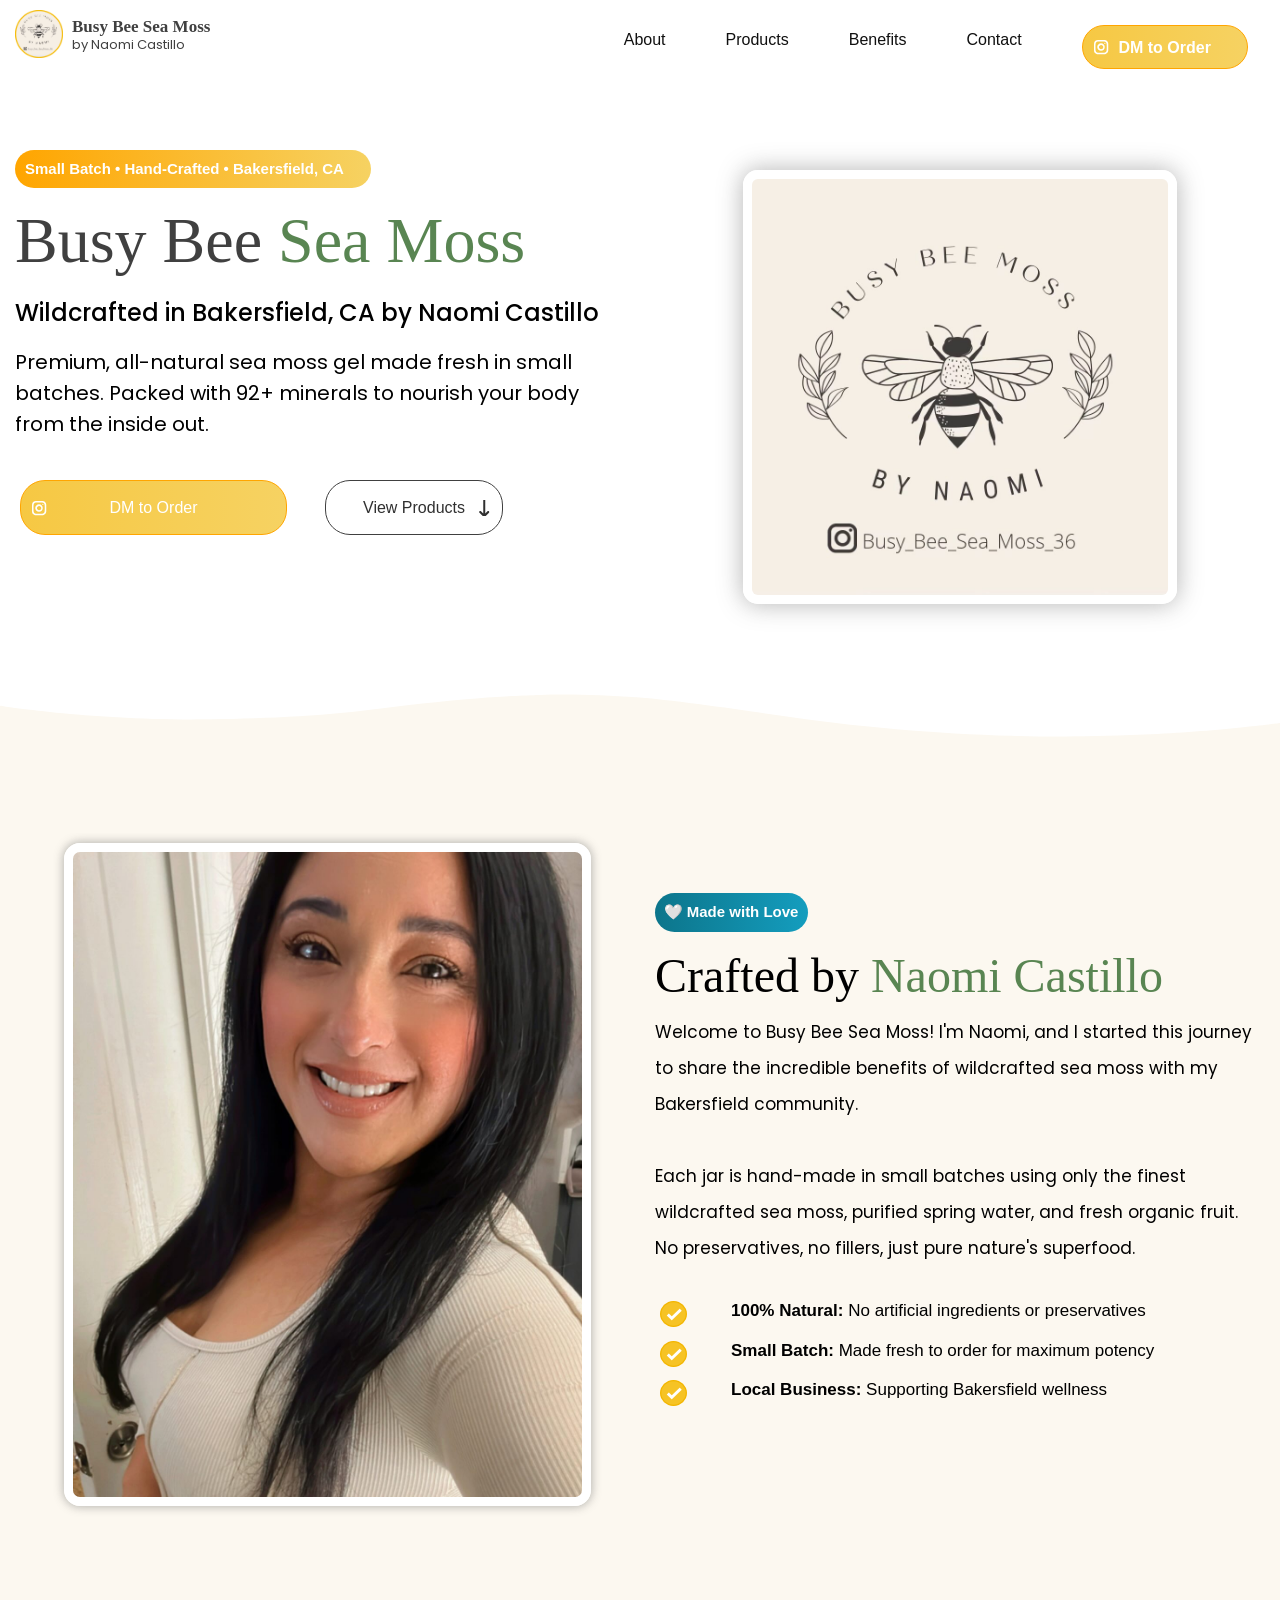
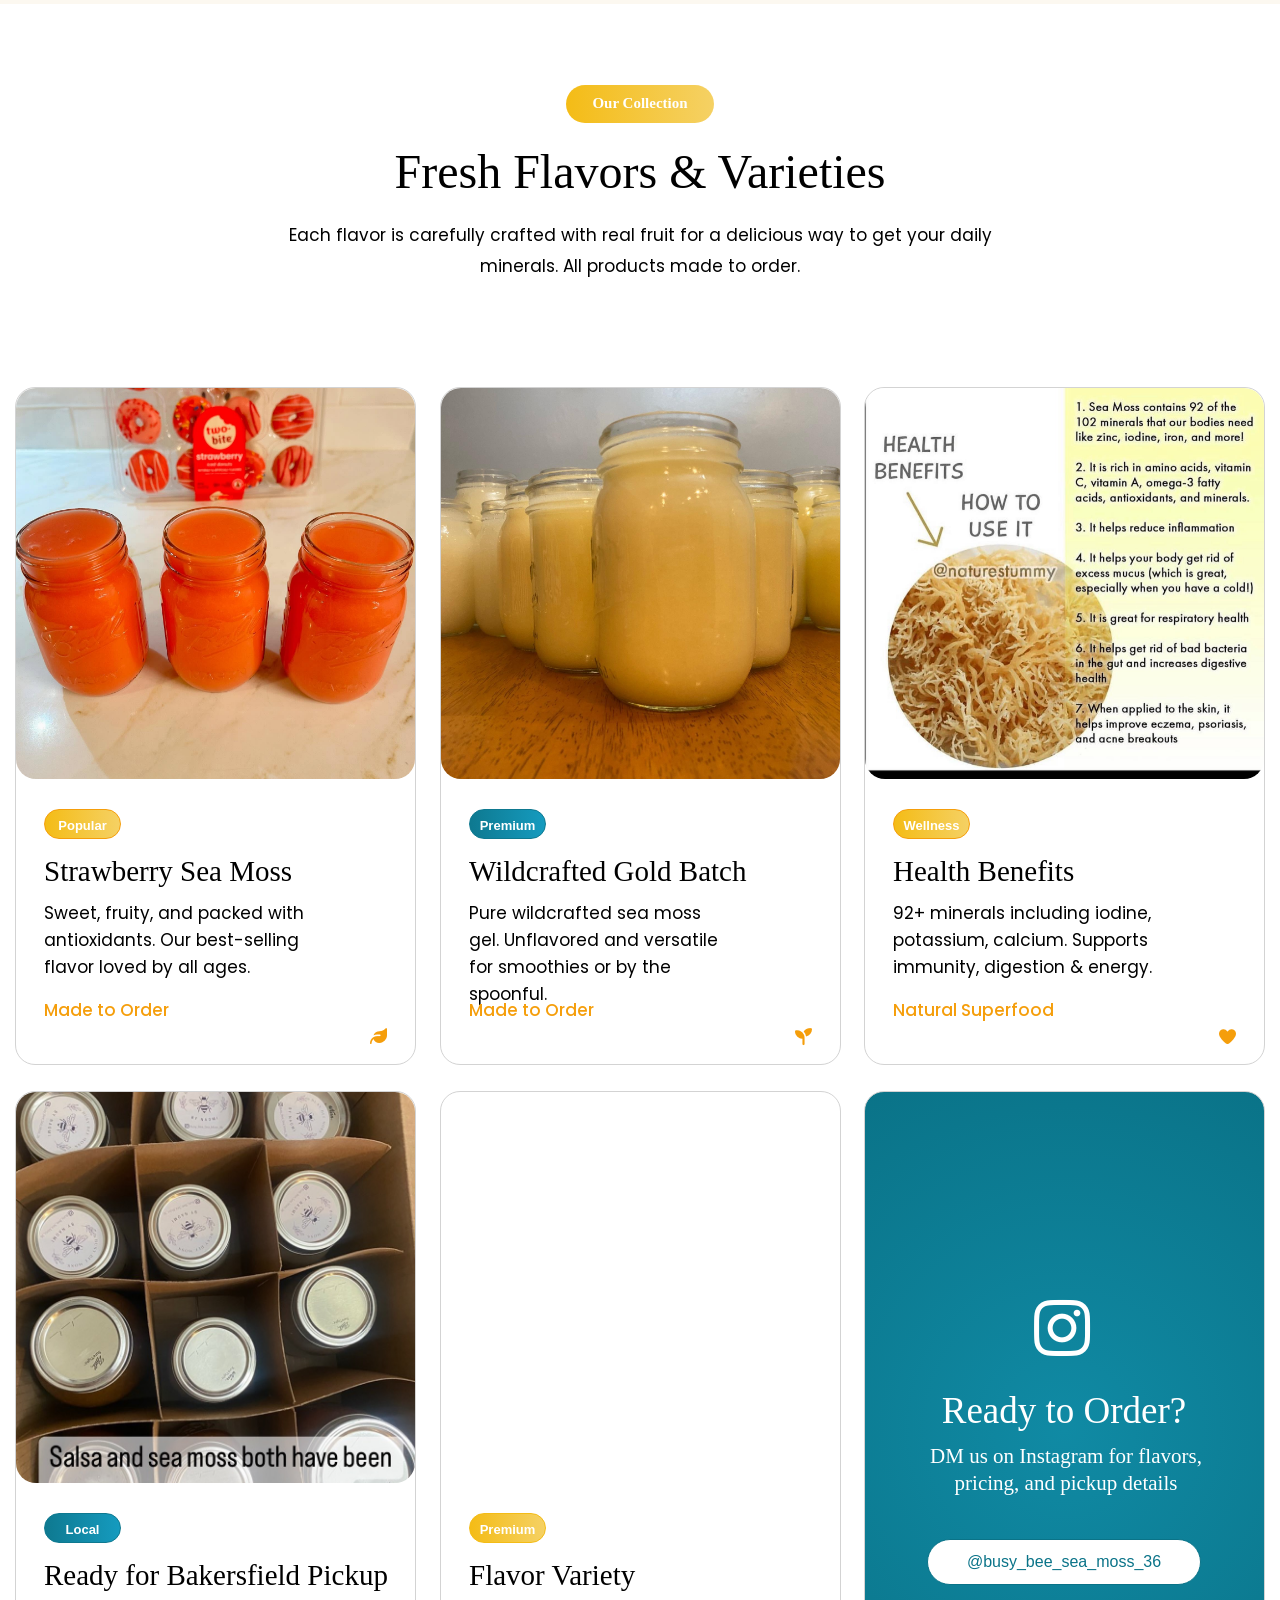
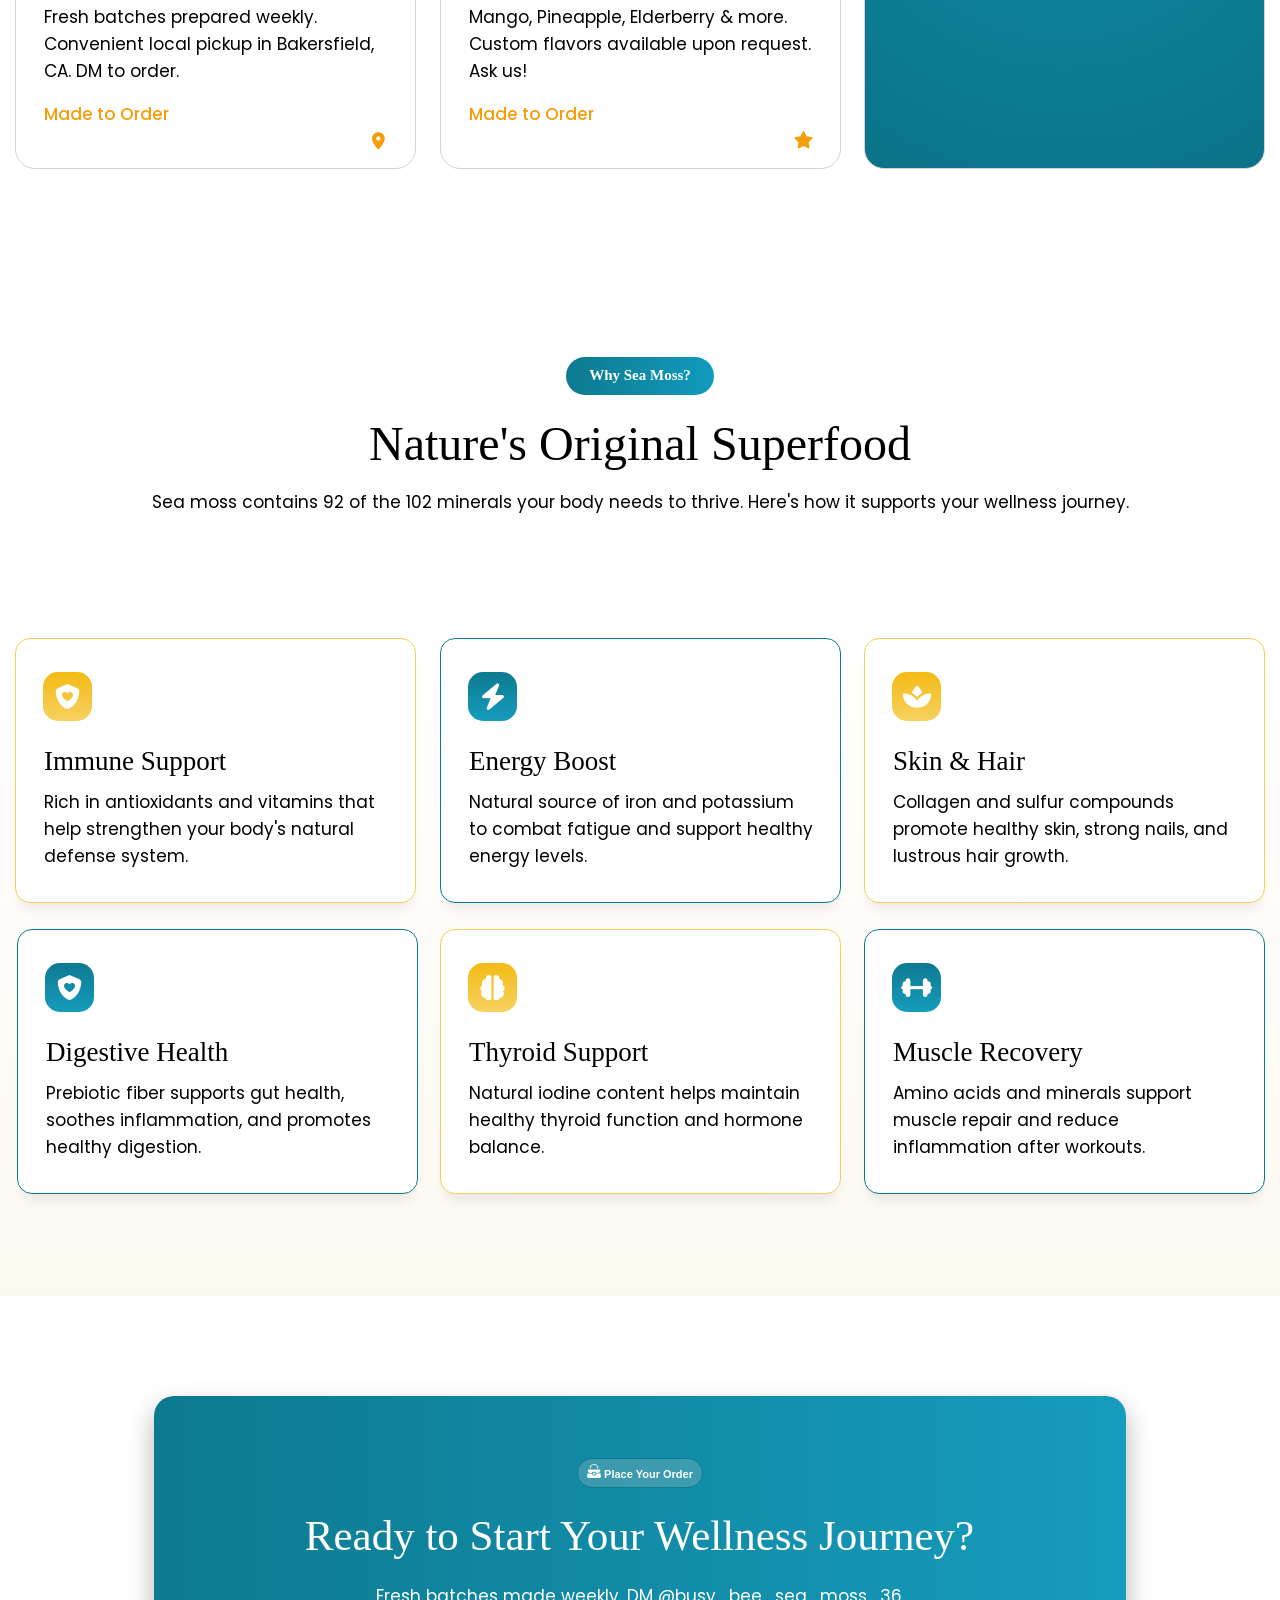
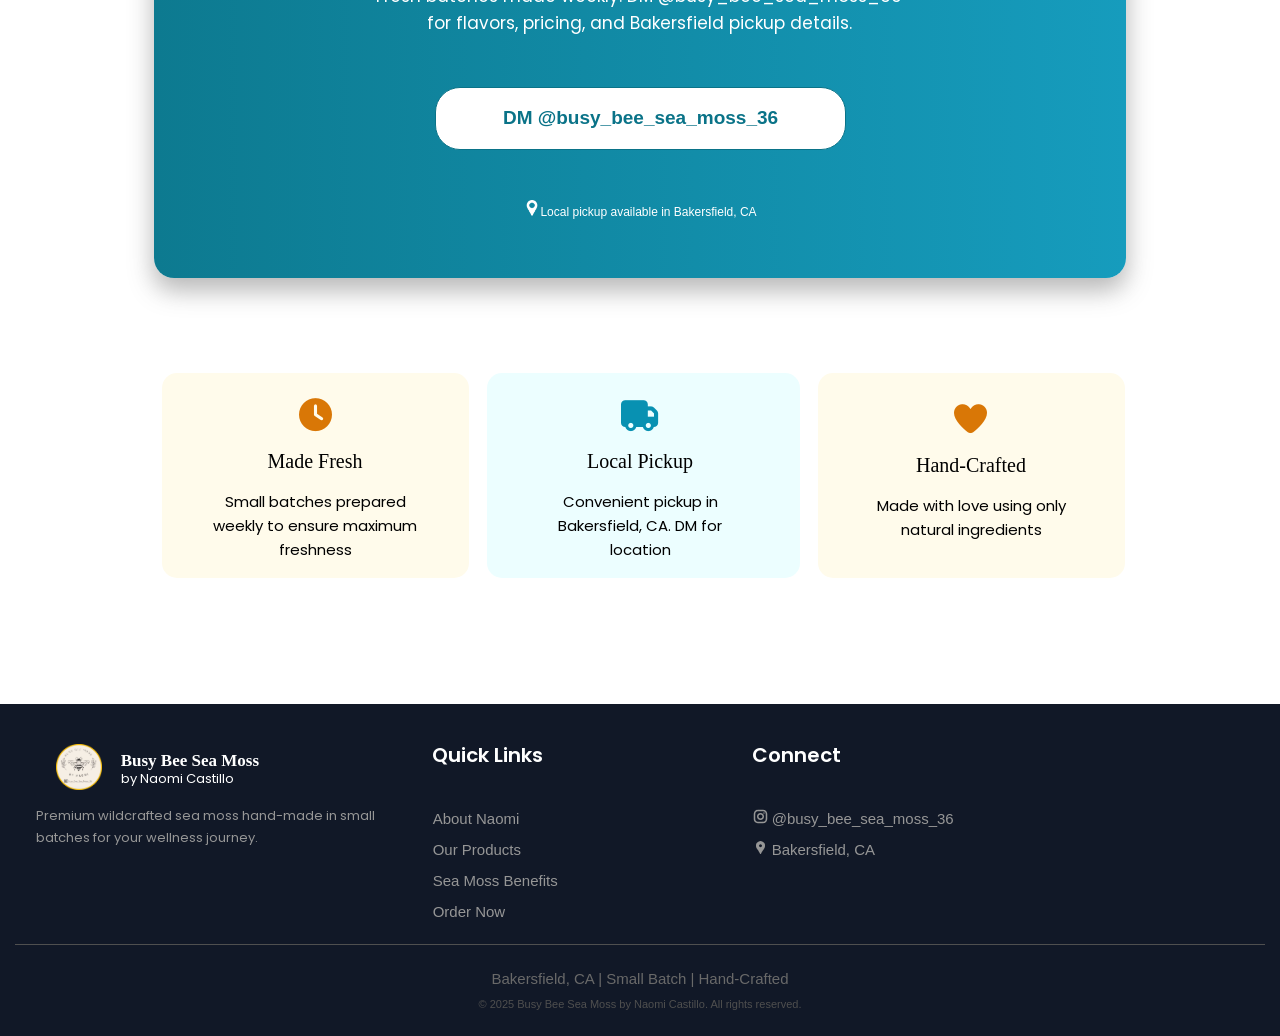
==== Busy Bee Sea Moss - by Naomi Castillo -  Bakersfield, CA/index.html @ 2e2e9753 "Add files via upload" ====
<!doctype html>
<html>
<head>
<meta charset="utf-8">
<title>Busy Bee Sea Moss - by Naomi Castillo -  Bakersfield, CA</title>
<meta name="generator" content="WYSIWYG Web Builder 21 - https://www.wysiwygwebbuilder.com">
<meta name="viewport" content="width=device-width, initial-scale=1.0">
<link href="css/fontawesome7.min.css" rel="stylesheet">
<link href="css/BusyBeeMoss.css?v=1" rel="stylesheet">
<link href="css/index.css?v=1" rel="stylesheet">
<script src="jquery-3.7.1.min.js"></script>
<script>
document.addEventListener('DOMContentLoaded', function(event)
{
   var menuItems = document.querySelectorAll('#wb_ResponsiveMenu2 ul li a');
   menuItems.forEach(function(item)
   {
      item.addEventListener('click', function(event) 
      {
         var checkbox = document.querySelector('#wb_ResponsiveMenu2 input');
         checkbox.checked = false;
      });
   });
});
</script>
<script>
$(document).ready(function()
{
   $("a[href*='#LayoutGrid5']").click(function(event)
   {
      event.preventDefault();
      $('html, body').stop().animate({ scrollTop: $('#wb_LayoutGrid5').offset().top }, 600, 'linear');
   });
   $("a[href*='#LayoutGrid8']").click(function(event)
   {
      event.preventDefault();
      $('html, body').stop().animate({ scrollTop: $('#wb_LayoutGrid8').offset().top }, 600, 'linear');
   });
   $("a[href*='#LayoutGrid10']").click(function(event)
   {
      event.preventDefault();
      $('html, body').stop().animate({ scrollTop: $('#wb_LayoutGrid10').offset().top }, 600, 'linear');
   });
   $("a[href*='#Layer16']").click(function(event)
   {
      event.preventDefault();
      $('html, body').stop().animate({ scrollTop: $('#Layer16').offset().top }, 600, 'linear');
   });
   $("a[href*='#LayoutGrid18']").click(function(event)
   {
      event.preventDefault();
      $('html, body').stop().animate({ scrollTop: $('#wb_LayoutGrid18').offset().top }, 600, 'linear');
   });
   $("a[href*='#LayoutGrid20']").click(function(event)
   {
      event.preventDefault();
      $('html, body').stop().animate({ scrollTop: $('#wb_LayoutGrid20').offset().top }, 600, 'linear');
   });
   $("a[href*='#LayoutGrid23']").click(function(event)
   {
      event.preventDefault();
      $('html, body').stop().animate({ scrollTop: $('#wb_LayoutGrid23').offset().top }, 600, 'linear');
   });
   $("a[href*='#Layer37']").click(function(event)
   {
      event.preventDefault();
      $('html, body').stop().animate({ scrollTop: $('#Layer37').offset().top }, 600, 'linear');
   });
});
</script>
</head>
<body>
<div id="DevicePageHeader1">
<div id="wb_Image10">
<img src="images/CircleLogo.png" id="Image10" alt="" width="180" height="180"></div>
<div id="wb_Text65">
<span style="color:#404040;"><strong>Busy Bee Sea Moss</strong></span><span style="color:#404040;"><br></span><span style="color:#404040;">by Naomi Castillo</span></div>
<div id="wb_ResponsiveMenu2">
<label class="toggle" for="ResponsiveMenu2-submenu" id="ResponsiveMenu2-title">menu<span id="ResponsiveMenu2-icon"><span>&nbsp;</span><span>&nbsp;</span><span>&nbsp;</span></span></label>
<input type="checkbox" id="ResponsiveMenu2-submenu">
<ul class="ResponsiveMenu2" id="ResponsiveMenu2" role="menu" itemscope="itemscope" itemtype="https://schema.org/SiteNavigationElement">
<li itemprop="name" role="menuitem"><a href="#LayoutGrid18" title="About" itemprop="url" class="nav-link">About</a></li>
<li itemprop="name" role="menuitem"><a href="#LayoutGrid20" title="Products" itemprop="url" class="nav-link">Products</a></li>
<li itemprop="name" role="menuitem"><a href="#LayoutGrid23" title="Benefits" itemprop="url" class="nav-link">Benefits</a></li>
<li itemprop="name" role="menuitem"><a href="#Layer37" title="Contact" itemprop="url" class="nav-link">Contact</a></li>
</ul>
</div>
</div>
<div id="wb_LayoutGrid1">
<div id="LayoutGrid1">
<div class="row">
<div class="col-1">
<div id="wb_Image1">
<a href="./index.html"><img src="images/CircleLogo.png" id="Image1" alt="" width="48" height="48"></a>
</div>
<div id="wb_Text6">
<span style="color:#404040;font-family:'Times New Roman';font-size:17px;line-height:24px;"><strong>Busy Bee Sea Moss</strong></span><span style="color:#404040;font-family:Arial;font-size:17px;line-height:12px;"><br></span><span style="color:#404040;font-family:Poppins;font-size:13px;line-height:12px;">by Naomi Castillo</span>
</div>
</div>
<div class="col-2">
<div class="col-2-padding">
<div id="wb_ResponsiveMenu1">
<label class="toggle" for="ResponsiveMenu1-submenu" id="ResponsiveMenu1-title"><span id="ResponsiveMenu1-icon"><span>&nbsp;</span><span>&nbsp;</span><span>&nbsp;</span></span></label>
<input type="checkbox" id="ResponsiveMenu1-submenu">
<ul class="ResponsiveMenu1" id="ResponsiveMenu1" role="menu" itemscope="itemscope" itemtype="https://schema.org/SiteNavigationElement">
<li itemprop="name" role="menuitem"><a href="#LayoutGrid5" title="About" itemprop="url" class="nav-link">About</a></li>
<li itemprop="name" role="menuitem"><a href="#LayoutGrid8" title="Products" itemprop="url" class="nav-link">Products</a></li>
<li itemprop="name" role="menuitem"><a href="#LayoutGrid10" title="Benefits" itemprop="url" class="nav-link">Benefits</a></li>
<li itemprop="name" role="menuitem"><a href="#Layer16" itemprop="url" class="nav-link">Contact</a></li>
</ul>

</div>
</div>
</div>
<div class="col-3">
<div class="col-3-padding">
<div id="wb_IconButton1">
<a class="ui-button ui-corner-all" id="IconButton1" href="https://www.instagram.com/busy_bee_sea_moss_36/" target="_blank"><span class="ui-button-icon ui-icon ui-primary"></span><span class="ui-button-icon-space"> </span>DM to Order</a>
</div>
</div>
</div>
</div>
</div>
</div>
<div id="wb_LayoutGrid2">
<div id="LayoutGrid2">
<div class="row">
<div class="col-1">
<div id="wb_LayoutGrid4">
<div id="LayoutGrid4">
<div class="row">
<div class="col-1">
<div id="wb_Text4">
<span style="color:#FFFFFF;font-family:Arial;font-size:15px;"><strong>Small Batch • Hand-Crafted • Bakersfield, CA</strong></span>
</div>
</div>
<div class="col-2">
</div>
</div>
</div>
</div>
<div id="wb_Text1">
<span style="color:#404040;font-family:'Times New Roman';font-size:64px;">Busy Bee </span><span style="color:#598552;font-family:'Times New Roman';font-size:64px;">Sea Moss</span>
</div>
<div id="wb_Text2">
<span style="color:#000000;font-family:'Poppins';font-weight:500;font-size:24px;">Wildcrafted in Bakersfield, CA by Naomi Castillo</span>
</div>
<div id="wb_Text3">
<span style="color:#000000;font-family:Poppins;font-size:20px;line-height:31px;">Premium, all-natural sea moss gel made fresh in small batches. Packed with 92+ minerals to nourish your body from the inside out.</span>
</div>
<div id="wb_LayoutGrid3">
<div id="LayoutGrid3">
<div class="row">
<div class="col-1">
<div id="wb_IconButton2">
<a class="ui-button ui-corner-all" id="IconButton2" href="https://www.instagram.com/busy_bee_sea_moss_36/" target="_blank"><span class="ui-button-icon ui-icon ui-primary"></span><span class="ui-button-icon-space"> </span>DM to Order</a>
</div>
</div>
<div class="col-2">
<div id="wb_IconButton3">
<a class="ui-button ui-corner-all" id="IconButton3" href="#LayoutGrid8">View Products<span class="ui-button-icon-space"> </span><span class="ui-button-icon ui-icon ui-secondary"></span></a>
</div>
</div>
</div>
</div>
</div>
</div>
<div class="col-2">
<div id="wb_Image2">
<img src="images/BusyBeeMossLogo1.jpg" id="Image2" alt="" width="434" height="434">
</div>
</div>
</div>
</div>
</div>
<div id="Layer1">
<div id="Layer1-divider-top">
<svg xmlns="http://www.w3.org/2000/svg" viewBox="0 0 1000 100" preserveAspectRatio="none">
<path class="divider-fill" d="M421.9,6.5c22.6-2.5,51.5,0.4,75.5,5.3c23.6,4.9,70.9,23.5,100.5,35.7c75.8,32.2,133.7,44.5,192.6,49.7c23.6,2.1,48.7,3.5,103.4-2.5c54.7-6,106.2-25.6,106.2-25.6V0H0v30.3c0,0,72,32.6,158.4,30.5c39.2-0.7,92.8-6.7,134-22.4c21.2-8.1,52.2-18.2,79.7-24.2C399.3,7.9,411.6,7.5,421.9,6.5z">
</path>
</svg></div>
<div id="Layer1_Container">
</div>
</div>
<div id="wb_LayoutGrid5">
<div id="LayoutGrid5">
<div class="row">
<div class="col-1">
<div class="col-1-padding">
<div id="wb_Image3">
<img src="images/Naomi1.jpg" id="Image3" alt="" width="527" height="659">
</div>
</div>
</div>
<div class="col-2">
<div class="col-2-padding">
<div id="wb_LayoutGrid6">
<div id="LayoutGrid6">
<div class="row">
<div class="col-1">
<div id="wb_Text8">
<span style="color:#FFFFFF;font-family:'Segoe UI Emoji';font-size:15px;"><strong>🤍 </strong></span><span style="color:#FFFFFF;font-family:Arial;font-size:15px;"><strong>Made with Love</strong></span>
</div>
</div>
<div class="col-2">
</div>
</div>
</div>
</div>
<div id="wb_Text5">
<span style="color:#000000;font-family:'Times New Roman';font-size:48px;">Crafted by </span><span style="color:#598552;font-family:'Times New Roman';font-size:48px;">Naomi Castillo</span>
</div>
<div id="wb_Text7">
<span style="color:#000000;font-family:Poppins;font-size:17px;line-height:36px;">Welcome to Busy Bee Sea Moss! I'm Naomi, and I started this journey to share the incredible benefits of wildcrafted sea moss with my Bakersfield community.<br><br>Each jar is hand-made in small batches using only the finest wildcrafted sea moss, purified spring water, and fresh organic fruit. No preservatives, no fillers, just pure nature's superfood.</span>
</div>
<div id="wb_BulletedList1">
<div class="row">
   <div class="bullet" style=""><span class="bullet-align"><img src="images/YellowCheckmark.png" style="width:27px;height:26px" width="27" height="26" alt=""></span></div>
   <div class="item item0"><p><span style="font-weight:bold;">100% Natural: </span>No artificial ingredients or preservatives</p></div>
</div>
<div class="row" style="clear:both">
   <div class="bullet" style=""><span class="bullet-align"><img src="images/YellowCheckmark.png" style="width:27px;height:26px" width="27" height="26" alt=""></span></div>
   <div class="item item1"><p><span style="font-weight:bold;">Small Batch: </span>Made fresh to order for maximum potency</p></div>
</div>
<div class="row" style="clear:both">
   <div class="bullet" style=""><span class="bullet-align"><img src="images/YellowCheckmark.png" style="width:27px;height:26px" width="27" height="26" alt=""></span></div>
   <div class="item item2"><p><span style="font-weight:bold;">Local Business: </span>Supporting Bakersfield wellness</p></div>
</div>

</div>
</div>
</div>
</div>
</div>
</div>
<div id="wb_LayoutGrid7">
<div id="LayoutGrid7">
<div class="row">
<div class="col-1">
</div>
</div>
</div>
</div>
<div id="wb_LayoutGrid8">
<div id="LayoutGrid8">
<div class="row">
<div class="col-1">
<div id="wb_LayoutGrid9">
<div id="LayoutGrid9">
<div class="row">
<div class="col-1">
</div>
<div class="col-2">
<div class="col-2-padding">
<div id="wb_Text11">
<span style="color:#FFFFFF;font-family:'Segoe UI Emoji';font-size:15px;"><strong>Our Collection</strong></span>
</div>
</div>
</div>
<div class="col-3">
</div>
</div>
</div>
</div>
<div id="wb_Text9">
<span style="color:#000000;font-family:'Times New Roman';font-size:48px;">Fresh Flavors &amp; Varieties</span>
</div>
<div id="wb_Text10">
<span style="color:#000000;font-family:Poppins;font-size:17px;line-height:31px;">Each flavor is carefully crafted with real fruit for a delicious way to get your daily <br>minerals. All products made to order.</span>
</div>
</div>
</div>
</div>
</div>
<div id="Layer2">
<div id="Layer2_Container">
<div id="Layer3">
<div id="wb_Image4">
<img src="images/462809402_18035507636463506_1814349562612310402_n.jpg" id="Image4" alt="" width="399" height="499"></div>
<div id="wb_Text12">
<span style="color:#000000;font-family:'Times New Roman';font-size:29px;">Strawberry Sea Moss</span></div>
<div id="wb_Text14">
<span style="color:#000000;font-family:Poppins;font-size:17px;line-height:27px;">Sweet, fruity, and packed with antioxidants. Our best-selling flavor loved by all ages.</span></div>
<div id="wb_Text15">
<span style="color:#F59E0B;font-family:'Poppins';font-weight:500;font-size:17px;">Made to Order</span></div>
<div id="wb_Icon1">
<div id="Icon1"><i class="fa fa-leaf"></i></div></div>
<div id="wb_Text20">
<span style="color:#FFFFFF;font-family:Arial;font-size:13px;line-height:9px;"><strong>Popular</strong></span></div>
</div>
<div id="Layer4">
<div id="wb_Image5">
<img src="images/652052591_18117094798641701_3681930701618224471_n.jpg" id="Image5" alt="" width="399" height="399"></div>
<div id="wb_Text17">
<span style="color:#000000;font-family:'Times New Roman';font-size:29px;">Wildcrafted Gold Batch</span></div>
<div id="wb_Text18">
<span style="color:#000000;font-family:Poppins;font-size:17px;line-height:27px;">Pure wildcrafted sea moss gel. Unflavored and versatile for smoothies or by the spoonful.</span></div>
<div id="wb_Text19">
<span style="color:#F59E0B;font-family:'Poppins';font-weight:500;font-size:17px;">Made to Order</span></div>
<div id="wb_Icon2">
<div id="Icon2"><i class="fa fa-seedling"></i></div></div>
<div id="wb_Text13">
<span style="color:#FFFFFF;font-family:Arial;font-size:13px;line-height:9px;"><strong>Premium</strong></span></div>
</div>
<div id="Layer5">
<div id="wb_Image6">
<img src="images/652678784_18082343291052538_2864896042183027852_n.jpg" id="Image6" alt="" width="399" height="399"></div>
<div id="wb_Text21">
<span style="color:#000000;font-family:'Times New Roman';font-size:29px;">Health Benefits</span></div>
<div id="wb_Text22">
<span style="color:#000000;font-family:Poppins;font-size:17px;line-height:27px;">92+ minerals including iodine, potassium, calcium. Supports immunity, digestion &amp; energy.</span></div>
<div id="wb_Text23">
<span style="color:#F59E0B;font-family:'Poppins';font-weight:500;font-size:17px;">Natural Superfood</span></div>
<div id="wb_Icon3">
<div id="Icon3"><i class="fa fa-heart"></i></div></div>
<div id="wb_Text16">
<span style="color:#FFFFFF;font-family:Arial;font-size:13px;line-height:9px;"><strong>Wellness</strong></span></div>
</div>
<div id="Layer6">
<div id="wb_Image7">
<img src="images/640077328_18569527402048231_1771941688983810416_n.jpg" id="Image7" alt="" width="399" height="399"></div>
<div id="wb_Text24">
<span style="color:#000000;font-family:'Times New Roman';font-size:29px;">Ready for Bakersfield Pickup</span></div>
<div id="wb_Text25">
<span style="color:#000000;font-family:Poppins;font-size:17px;line-height:27px;">Fresh batches prepared weekly. Convenient local pickup in Bakersfield, CA. DM to order.</span></div>
<div id="wb_Text26">
<span style="color:#F59E0B;font-family:'Poppins';font-weight:500;font-size:17px;">Made to Order</span></div>
<div id="wb_Icon4">
<div id="Icon4"><i class="fa fa-location-dot"></i></div></div>
<div id="wb_Text27">
<span style="color:#FFFFFF;font-family:Arial;font-size:13px;line-height:9px;"><strong>Local</strong></span></div>
</div>
<div id="Layer7">
<div id="wb_Image8">
<video id="Image8" autoplay loop muted><source src="AQPaUueFje6O61l6PN6-H1qBJ2r_0OM-Y9frMqiqZ_MIllB-0-1PdjN590rppOgOPV04wSbGif59xdTm3_Uq8bLh_PLVR-TmaFKUqPA.mp4" type="video/mp4"></video></div>
<div id="wb_Text28">
<span style="color:#000000;font-family:'Times New Roman';font-size:29px;">Flavor Variety</span></div>
<div id="wb_Text29">
<span style="color:#000000;font-family:Poppins;font-size:17px;line-height:27px;">Mango, Pineapple, Elderberry &amp; more. Custom flavors available upon request. Ask us!</span></div>
<div id="wb_Text30">
<span style="color:#F59E0B;font-family:'Poppins';font-weight:500;font-size:17px;">Made to Order</span></div>
<div id="wb_Icon5">
<div id="Icon5"><i class="fa fa-star"></i></div></div>
<div id="wb_Text31">
<span style="color:#FFFFFF;font-family:Arial;font-size:13px;line-height:9px;"><strong>Premium</strong></span></div>
</div>
<div id="Layer8">
<div id="wb_Text32">
<span style="color:#FFFFFF;font-family:'Times New Roman';font-size:37px;">Ready to Order?</span></div>
<div id="wb_Text33">
<span style="color:#FFFFFF;font-family:'Poppins';font-weight:300;font-size:21px;line-height:27px;">DM us on Instagram for flavors, pricing, and pickup details</span></div>
<div id="wb_Icon6">
<div id="Icon6"><i class="fa fa-brands fa-instagram"></i></div></div>
<div id="wb_IconButton4">
<a class="ui-button ui-corner-all" id="IconButton4" href="https://www.instagram.com/busy_bee_sea_moss_36/" target="_blank">@busy_bee_sea_moss_36</a></div>
</div>
</div>
</div>
<div id="wb_LayoutGrid10">
<div id="LayoutGrid10">
<div class="row">
<div class="col-1">
<div id="wb_LayoutGrid11">
<div id="LayoutGrid11">
<div class="row">
<div class="col-1">
</div>
<div class="col-2">
<div class="col-2-padding">
<div id="wb_Text36">
<span style="color:#FFFFFF;font-family:'Segoe UI Emoji';font-size:15px;"><strong>Why Sea Moss?</strong></span>
</div>
</div>
</div>
<div class="col-3">
</div>
</div>
</div>
</div>
<div id="wb_Text34">
<span style="color:#000000;font-family:'Times New Roman';font-size:48px;">Nature's Original Superfood</span>
</div>
<div id="wb_Text35">
<span style="color:#000000;font-family:Poppins;font-size:17px;">Sea moss contains 92 of the 102 minerals your body needs to thrive. Here's how it supports your wellness journey.</span>
</div>
</div>
</div>
</div>
</div>
<div id="Layer9">
<div id="Layer9_Container">
<div id="Layer10">
<div id="wb_Text37">
<span style="color:#000000;font-family:'Times New Roman';font-size:27px;">Immune Support</span></div>
<div id="wb_Text38">
<span style="color:#000000;font-family:Poppins;font-size:17px;line-height:27px;">Rich in antioxidants and vitamins that help strengthen your body's natural defense system.</span></div>
<div id="wb_Icon7">
<div id="Icon7"><i class="fa fa-shield-heart"></i></div></div>
</div>
<div id="Layer11">
<div id="wb_Text39">
<span style="color:#000000;font-family:'Times New Roman';font-size:27px;">Energy Boost</span></div>
<div id="wb_Text40">
<span style="color:#000000;font-family:Poppins;font-size:17px;line-height:27px;">Natural source of iron and potassium to combat fatigue and support healthy energy levels.</span></div>
<div id="wb_Icon8">
<div id="Icon8"><i class="fa fa-bolt"></i></div></div>
</div>
<div id="Layer12">
<div id="wb_Text41">
<span style="color:#000000;font-family:'Times New Roman';font-size:27px;">Skin &amp; Hair</span></div>
<div id="wb_Text42">
<span style="color:#000000;font-family:Poppins;font-size:17px;line-height:27px;">Collagen and sulfur compounds promote healthy skin, strong nails, and lustrous hair growth.</span></div>
<div id="wb_Icon9">
<div id="Icon9"><i class="fa fa-spa"></i></div></div>
</div>
<div id="Layer13">
<div id="wb_Text43">
<span style="color:#000000;font-family:'Times New Roman';font-size:27px;">Digestive Health</span></div>
<div id="wb_Text44">
<span style="color:#000000;font-family:Poppins;font-size:17px;line-height:27px;">Prebiotic fiber supports gut health, soothes inflammation, and promotes healthy digestion.</span></div>
<div id="wb_Icon10">
<div id="Icon10"><i class="fa fa-shield-heart"></i></div></div>
</div>
<div id="Layer14">
<div id="wb_Text45">
<span style="color:#000000;font-family:'Times New Roman';font-size:27px;">Thyroid Support</span></div>
<div id="wb_Text46">
<span style="color:#000000;font-family:Poppins;font-size:17px;line-height:27px;">Natural iodine content helps maintain healthy thyroid function and hormone balance.</span></div>
<div id="wb_Icon11">
<div id="Icon11"><i class="fa fa-brain"></i></div></div>
</div>
<div id="Layer15">
<div id="wb_Text47">
<span style="color:#000000;font-family:'Times New Roman';font-size:27px;">Muscle Recovery</span></div>
<div id="wb_Text48">
<span style="color:#000000;font-family:Poppins;font-size:17px;line-height:27px;">Amino acids and minerals support muscle repair and reduce inflammation after workouts.</span></div>
<div id="wb_Icon12">
<div id="Icon12"><i class="fa fa-dumbbell"></i></div></div>
</div>
</div>
</div>
<div id="Layer16">
<div id="Layer16_Container">
<div id="Layer17">
<div id="wb_Text49">
<span style="color:#FFFFFF;font-family:'Times New Roman';font-size:43px;">Ready to Start Your Wellness Journey?</span></div>
<div id="wb_Text50">
<span style="color:#FFFFFF;font-family:Poppins;font-size:17px;line-height:27px;">Fresh batches made weekly. DM @busy_bee_sea_moss_36 for flavors, pricing, and Bakersfield pickup details.</span></div>
<div id="wb_IconButton5">
<a class="ui-button ui-corner-all" id="IconButton5" href="https://www.instagram.com/busy_bee_sea_moss_36/" target="_blank"><span class="ui-button-icon ui-icon ui-primary"></span><span class="ui-button-icon-space"> </span>DM @busy_bee_sea_moss_36</a></div>
<div id="wb_Text51">
<p style="font-size:12px;"><img alt="" width="14" height="14" src="images/Text511.png"><span style="font-size:11px;font-weight:bold;color:#FFFFFF;"> Place Your Order</span></p></div>
<div id="wb_Text52">
<p style="font-size:11px;line-height:12px;"><img alt="" width="16" height="16" src="images/Text521.png"><span style="font-size:12px;line-height:14px;color:#FFFFFF;">Local pickup available in Bakersfield, CA</span></p></div>
</div>
<div id="Layer18">
<div id="wb_Icon14">
<div id="Icon14"><i class="fa fa-clock"></i></div></div>
<div id="wb_Text55">
<span style="color:#000000;font-family:'Times New Roman';font-size:20px;">Made Fresh</span></div>
<div id="wb_Text56">
<span style="color:#000000;font-family:Poppins;font-size:15px;line-height:24px;">Small batches prepared weekly to ensure maximum freshness</span></div>
</div>
<div id="Layer19">
<div id="wb_Text54">
<span style="color:#000000;font-family:Poppins;font-size:15px;line-height:24px;">Convenient pickup in Bakersfield, CA. DM for location</span></div>
<div id="wb_Text53">
<span style="color:#000000;font-family:'Times New Roman';font-size:20px;">Local Pickup</span></div>
<div id="wb_Icon13">
<div id="Icon13"><i class="fa fa-truck"></i></div></div>
</div>
<div id="Layer20">
<div id="wb_Icon15">
<div id="Icon15"><i class="fa fa-heart"></i></div></div>
<div id="wb_Text57">
<span style="color:#000000;font-family:'Times New Roman';font-size:20px;">Hand-Crafted</span></div>
<div id="wb_Text58">
<span style="color:#000000;font-family:Poppins;font-size:15px;line-height:24px;">Made with love using only natural ingredients</span></div>
</div>
</div>
</div>
<div id="wb_LayoutGrid12">
<div id="LayoutGrid12">
<div class="row">
<div class="col-1">
<div id="wb_Image9">
<a href="./index.html"><img src="images/CircleLogo.png" id="Image9" alt="" width="46" height="46"></a>
</div>
</div>
<div class="col-2">
<div id="wb_Text59">
<span style="color:#FFFFFF;font-family:'Times New Roman';font-size:17px;line-height:24px;"><strong>Busy Bee Sea Moss</strong></span><span style="color:#FFFFFF;font-family:Arial;font-size:17px;line-height:12px;"><br></span><span style="color:#FFFFFF;font-family:Poppins;font-size:13px;line-height:12px;">by Naomi Castillo</span>
</div>
</div>
<div class="col-3">
<div id="wb_Text60">
<span style="color:#FFFFFF;font-family:'Poppins';font-weight:600;font-size:20px;">Quick Links</span>
</div>
</div>
<div class="col-4">
<div id="wb_Text61">
<span style="color:#FFFFFF;font-family:'Poppins';font-weight:600;font-size:20px;">Connect</span>
</div>
</div>
</div>
</div>
</div>
<div id="wb_LayoutGrid13">
<div id="LayoutGrid13">
<div class="row">
<div class="col-1">
<div class="col-1-padding">
<div id="wb_Text62">
<span style="color:#969696;font-family:Poppins;font-size:13px;line-height:22px;">Premium wildcrafted sea moss hand-made in small batches for your wellness journey.</span>
</div>
</div>
</div>
<div class="col-2">
<div class="col-2-padding">
<div id="wb_CssMenu1">
<ul id="CssMenu1" role="menubar" class="nav" itemscope="itemscope" itemtype="https://schema.org/SiteNavigationElement">
<li role="menuitem" class="nav-item firstmain" itemprop="name"><a class="nav-link" href="#LayoutGrid5" target="_self" title="About Naomi" itemprop="url">About&nbsp;Naomi</a>
</li>
<li role="menuitem" class="nav-item" itemprop="name"><a class="nav-link" href="#LayoutGrid8" target="_self" title="Our Products" itemprop="url">Our&nbsp;Products</a>
</li>
<li role="menuitem" class="nav-item" itemprop="name"><a class="nav-link" href="#LayoutGrid10" target="_self" title="Sea Moss Benefits" itemprop="url">Sea&nbsp;Moss&nbsp;Benefits</a>
</li>
<li role="menuitem" class="nav-item" itemprop="name"><a class="nav-link" href="#Layer16" target="_self" itemprop="url">Order&nbsp;Now</a>
</li>
</ul>

</div>
</div>
</div>
<div class="col-3">
<div id="wb_CssMenu2">
<ul id="CssMenu2" role="menubar" class="nav" itemscope="itemscope" itemtype="https://schema.org/SiteNavigationElement">
<li role="menuitem" class="nav-item firstmain" itemprop="name"><a class="nav-link" href="https://www.instagram.com/busy_bee_sea_moss_36/" target="_blank" title="@busy_bee_sea_moss_36" itemprop="url"><svg class="CssMenu2-icon" viewBox="0 0 60 60" version="1.1" xmlns="http://www.w3.org/2000/svg">
   <path d="M30 16 C22 16, 16 22, 16 30 C16 38, 22 44, 30 44 C38 44, 44 38, 44 30 C44 22, 38 16, 30 16 Z M31 22 C34 22, 38 26, 38 31 C38 34, 34 38, 29 38 C26 38, 22 34, 22 29 C22 26, 26 22, 31 22 Z M41 16 C41 15, 43 13, 44 13 C45 13, 47 15, 47 16 C47 17, 45 19, 44 19 C43 19, 41 17, 41 16 Z M57 19 C56 14, 55 11, 52 8 C49 4, 46 4, 41 3 C37 3, 23 3, 19 3 C14 4, 11 4, 8 8 C5 11, 4 14, 3 19 C3 23, 3 37, 3 41 C3 46, 5 49, 8 52 C11 55, 14 56, 19 57 C23 57, 37 57, 41 57 C46 56, 49 56, 52 52 C55 49, 56 46, 57 41 C57 37, 57 23, 57 19 Z M50 45 C49 47, 47 49, 45 50 C42 51, 34 51, 30 51 C26 51, 19 51, 15 50 C13 49, 11 47, 10 45 C9 42, 9 34, 9 30 C9 26, 9 18, 10 15 C11 13, 13 11, 15 10 C19 9, 26 9, 30 9 C34 9, 42 9, 45 10 C47 11, 49 13, 50 15 C51 18, 51 26, 51 30 C51 34, 51 42, 50 45"/>
</svg>@busy_bee_sea_moss_36</a>
</li>
<li role="menuitem" class="nav-item" itemprop="name"><a class="nav-link" href="" target="_self" title="Bakersfield, CA" itemprop="url"><svg class="CssMenu2-icon" viewBox="0 0 60 60" version="1.1" xmlns="http://www.w3.org/2000/svg">
   <path d="M30 4 L30 4 C27 4, 25 5, 23 6 C21 7, 19 8, 17 10 C16 11, 14 13, 13 15 C12 18, 12 20, 12 23 C12 25, 12 27, 13 29 C13 31, 14 33, 16 35 C17 37, 18 39, 20 40 C21 42, 22 44, 23 46 C24 47, 25 48, 25 49 C25 49, 26 51, 26 51 C27 52, 27 53, 27 53 C27 54, 28 54, 28 55 C29 55, 29 56, 30 56 L30 56 C31 56, 31 55, 32 55 C32 54, 33 54, 33 53 C33 53, 34 52, 34 51 C34 50, 35 49, 35 48 C36 48, 36 47, 37 46 C38 44, 39 42, 41 40 C42 39, 43 37, 44 35 C46 33, 47 31, 47 29 C48 27, 48 25, 48 23 C48 20, 48 18, 47 15 C46 13, 44 11, 43 10 C41 8, 39 7, 37 6 C35 5, 33 4, 30 4 Z M30 29 C28 29, 27 28, 26 27 C25 26, 24 25, 24 23 C24 22, 25 20, 26 19 C27 18, 28 17, 30 17 C31 17, 33 18, 34 19 C35 20, 36 22, 36 23 C36 25, 35 26, 34 27 C33 28, 32 29, 30 29"/>
</svg>Bakersfield,&nbsp;CA</a>
</li>
</ul>

</div>
</div>
</div>
</div>
</div>
<div id="wb_LayoutGrid14">
<div id="LayoutGrid14">
<div class="row">
<div class="col-1">
<hr id="HorizontalLine1">
</div>
</div>
</div>
</div>
<div id="wb_LayoutGrid15">
<div id="LayoutGrid15">
<div class="row">
<div class="col-1">
</div>
<div class="col-2">
<div id="wb_Text63">
<span style="color:#696969;font-family:Arial;font-size:15px;">Bakersfield, CA | Small Batch | Hand-Crafted</span>
</div>
<div id="wb_Text64">
<span style="color:#4F4F4F;font-family:Arial;font-size:11px;">&#0169; 2025 Busy Bee Sea Moss by Naomi Castillo. All rights reserved.</span>
</div>
</div>
<div class="col-3">
</div>
</div>
</div>
</div>
<div id="wb_DeviceLayoutGrid16">
<div id="DeviceLayoutGrid16">
<div class="row">
<div class="col-1">
<div id="wb_Text66">
<span style="color:#FFFFFF;font-family:Arial;font-size:15px;"><strong>Small Batch • Hand-Crafted • Bakersfield, CA</strong></span>
</div>
</div>
<div class="col-2">
<div id="wb_Text67">
<span style="color:#404040;font-family:'Times New Roman';font-size:64px;">Busy Bee </span><span style="color:#598552;font-family:'Times New Roman';font-size:64px;">Sea Moss</span>
</div>
</div>
<div class="col-3">
<div id="wb_Text68">
<span style="color:#000000;font-family:'Poppins';font-weight:500;font-size:24px;">Wildcrafted in Bakersfield, CA by Naomi Castillo</span>
</div>
<div id="wb_Text69">
<span style="color:#000000;font-family:Poppins;font-size:20px;line-height:31px;">Premium, all-natural sea moss gel made fresh in small batches. Packed with 92+ minerals to nourish your body from the inside out.</span>
</div>
</div>
</div>
</div>
</div>
<div id="wb_LayoutGrid16">
<div id="LayoutGrid16">
<div class="row">
<div class="col-1">
<div class="col-1-padding">
<div id="wb_IconButton6">
<a class="ui-button ui-corner-all" id="IconButton6" href="https://www.instagram.com/busy_bee_sea_moss_36/"><span class="ui-button-icon ui-icon ui-primary"></span><span class="ui-button-icon-space"> </span>DM to Order</a>
</div>
</div>
</div>
<div class="col-2">
<div id="wb_IconButton7">
<a class="ui-button ui-corner-all" id="IconButton7" href="#LayoutGrid8">View Products<span class="ui-button-icon-space"> </span><span class="ui-button-icon ui-icon ui-secondary"></span></a>
</div>
</div>
</div>
</div>
</div>
<div id="wb_LayoutGrid17">
<div id="LayoutGrid17">
<div class="row">
<div class="col-1">
<div id="wb_Image11">
<img src="images/BusyBeeMossLogo1.jpg" id="Image11" alt="" width="1127" height="1127">
</div>
</div>
</div>
</div>
</div>
<div id="Layer21">
<div id="Layer21-divider-top">
<svg xmlns="http://www.w3.org/2000/svg" viewBox="0 0 1000 100" preserveAspectRatio="none">
<path class="divider-fill" d="M421.9,6.5c22.6-2.5,51.5,0.4,75.5,5.3c23.6,4.9,70.9,23.5,100.5,35.7c75.8,32.2,133.7,44.5,192.6,49.7c23.6,2.1,48.7,3.5,103.4-2.5c54.7-6,106.2-25.6,106.2-25.6V0H0v30.3c0,0,72,32.6,158.4,30.5c39.2-0.7,92.8-6.7,134-22.4c21.2-8.1,52.2-18.2,79.7-24.2C399.3,7.9,411.6,7.5,421.9,6.5z">
</path>
</svg></div>
<div id="Layer21_Container">
</div>
</div>
<div id="wb_LayoutGrid18">
<div id="LayoutGrid18">
<div class="row">
<div class="col-1">
<div class="col-1-padding">
<div id="wb_Image12">
<img src="images/Naomi1.jpg" id="Image12" alt="" width="552" height="690">
</div>
</div>
</div>
<div class="col-2">
<div class="col-2-padding">
<div id="wb_LayoutGrid19">
<div id="LayoutGrid19">
<div class="row">
<div class="col-1">
<div id="wb_Text72">
<span style="color:#FFFFFF;font-family:'Segoe UI Emoji';font-size:15px;"><strong>🤍 </strong></span><span style="color:#FFFFFF;font-family:Arial;font-size:15px;"><strong>Made with Love</strong></span>
</div>
</div>
</div>
</div>
</div>
<div id="wb_Text70">
<span style="color:#000000;font-family:'Times New Roman';font-size:48px;">Crafted by </span><span style="color:#598552;font-family:'Times New Roman';font-size:48px;">Naomi Castillo</span>
</div>
<div id="wb_Text71">
<span style="color:#000000;font-family:Poppins;font-size:17px;line-height:36px;">Welcome to Busy Bee Sea Moss! I'm Naomi, and I started this journey to share the incredible benefits of wildcrafted sea moss with my Bakersfield community.<br><br>Each jar is hand-made in small batches using only the finest wildcrafted sea moss, purified spring water, and fresh organic fruit. No preservatives, no fillers, just pure nature's superfood.</span>
</div>
<div id="wb_BulletedList2">
<div class="row">
   <div class="bullet" style=""><span class="bullet-align"><img src="images/YellowCheckmark.png" style="width:27px;height:26px" width="27" height="26" alt=""></span></div>
   <div class="item item0"><p><span style="font-weight:bold;">100% Natural: </span>No artificial ingredients or preservatives</p></div>
</div>
<div class="row" style="clear:both">
   <div class="bullet" style=""><span class="bullet-align"><img src="images/YellowCheckmark.png" style="width:27px;height:26px" width="27" height="26" alt=""></span></div>
   <div class="item item1"><p><span style="font-weight:bold;">Small Batch: </span>Made fresh to order for maximum potency</p></div>
</div>
<div class="row" style="clear:both">
   <div class="bullet" style=""><span class="bullet-align"><img src="images/YellowCheckmark.png" style="width:27px;height:26px" width="27" height="26" alt=""></span></div>
   <div class="item item2"><p><span style="font-weight:bold;">Local Business: </span>Supporting Bakersfield wellness</p></div>
</div>

</div>
</div>
</div>
</div>
</div>
</div>
<div id="wb_LayoutGrid20">
<div id="LayoutGrid20">
<div class="row">
<div class="col-1">
<div id="wb_LayoutGrid21">
<div id="LayoutGrid21">
<div class="row">
<div class="col-1">
<div id="wb_Text75">
<span style="color:#FFFFFF;font-family:'Segoe UI Emoji';font-size:15px;"><strong>Our Collection</strong></span>
</div>
</div>
</div>
</div>
</div>
<div id="wb_Text73">
<span style="color:#000000;font-family:'Times New Roman';font-size:48px;">Fresh Flavors &amp; Varieties</span>
</div>
<div id="wb_Text74">
<span style="color:#000000;font-family:Poppins;font-size:17px;line-height:31px;">Each flavor is carefully crafted with real fruit for a delicious way to get your daily <br>minerals. All products made to order.</span>
</div>
</div>
</div>
</div>
</div>
<div id="Layer23">
<div id="Layer23_Container">
<div id="Layer22">
<div id="wb_Text77">
<span style="color:#000000;font-family:Poppins;font-size:17px;line-height:27px;">Sweet, fruity, and packed with antioxidants. Our best-selling flavor loved by all ages.</span></div>
<div id="wb_Text78">
<span style="color:#F59E0B;font-family:'Poppins';font-weight:500;font-size:17px;">Made to Order</span></div>
<div id="wb_Icon16">
<div id="Icon16"><i class="fa fa-leaf"></i></div></div>
<div id="wb_Text79">
<span style="color:#FFFFFF;font-family:Arial;font-size:13px;line-height:9px;"><strong>Popular</strong></span></div>
<div id="wb_Text76">
<span style="color:#000000;">Strawberry Sea Moss</span></div>
<div id="wb_Image13">
<img src="images/462809402_18035507636463506_1814349562612310402_n.jpg" id="Image13" alt="" width="399" height="499"></div>
</div>
<div id="Layer24">
<div id="wb_Text81">
<span style="color:#000000;font-family:Poppins;font-size:17px;line-height:27px;">Pure wildcrafted sea moss gel. Unflavored and versatile for smoothies or by the spoonful.</span></div>
<div id="wb_Text82">
<span style="color:#F59E0B;font-family:'Poppins';font-weight:500;font-size:17px;">Made to Order</span></div>
<div id="wb_Icon17">
<div id="Icon17"><i class="fa fa-seedling"></i></div></div>
<div id="wb_Text83">
<span style="color:#FFFFFF;font-family:Arial;font-size:13px;line-height:9px;"><strong>Premium</strong></span></div>
<div id="wb_Image14">
<img src="images/652052591_18117094798641701_3681930701618224471_n.jpg" id="Image14" alt="" width="316" height="316"></div>
<div id="wb_Text80">
<span style="color:#000000;font-family:'Times New Roman';font-size:29px;">Wildcrafted Gold Batch</span></div>
</div>
<div id="Layer25">
<div id="wb_Image15">
<img src="images/652678784_18082343291052538_2864896042183027852_n.jpg" id="Image15" alt="" width="399" height="399"></div>
<div id="wb_Text84">
<span style="color:#000000;font-family:'Times New Roman';font-size:29px;">Health Benefits</span></div>
<div id="wb_Text85">
<span style="color:#000000;font-family:Poppins;font-size:17px;line-height:27px;">92+ minerals including iodine, potassium, calcium. Supports immunity, digestion &amp; energy.</span></div>
<div id="wb_Text86">
<span style="color:#F59E0B;font-family:'Poppins';font-weight:500;font-size:17px;">Natural Superfood</span></div>
<div id="wb_Icon18">
<div id="Icon18"><i class="fa fa-heart"></i></div></div>
<div id="wb_Text87">
<span style="color:#FFFFFF;font-family:Arial;font-size:13px;line-height:9px;"><strong>Wellness</strong></span></div>
</div>
<div id="Layer26">
<div id="wb_Text88">
<span style="color:#000000;font-family:'Times New Roman';font-size:29px;">Ready for Bakersfield Pickup</span></div>
<div id="wb_Text89">
<span style="color:#000000;font-family:Poppins;font-size:17px;line-height:28px;">Fresh batches prepared weekly. Convenient local pickup in Bakersfield, CA. DM to order.</span></div>
<div id="wb_Text90">
<span style="color:#F59E0B;font-family:'Poppins';font-weight:500;font-size:17px;">Made to Order</span></div>
<div id="wb_Icon19">
<div id="Icon19"><i class="fa fa-location-dot"></i></div></div>
<div id="wb_Text91">
<span style="color:#FFFFFF;font-family:Arial;font-size:13px;line-height:9px;"><strong>Local</strong></span></div>
<div id="wb_Image16">
<img src="images/640077328_18569527402048231_1771941688983810416_n.jpg" id="Image16" alt="" width="316" height="316"></div>
</div>
<div id="Layer27">
<div id="wb_Text92">
<span style="color:#000000;font-family:'Times New Roman';font-size:29px;">Flavor Variety</span></div>
<div id="wb_Text93">
<span style="color:#000000;font-family:Poppins;font-size:17px;line-height:27px;">Mango, Pineapple, Elderberry &amp; more. Custom flavors available upon request. Ask us!</span></div>
<div id="wb_Text94">
<span style="color:#F59E0B;font-family:'Poppins';font-weight:500;font-size:17px;">Made to Order</span></div>
<div id="wb_Icon20">
<div id="Icon20"><i class="fa fa-star"></i></div></div>
<div id="wb_Text95">
<span style="color:#FFFFFF;font-family:Arial;font-size:13px;line-height:9px;"><strong>Premium</strong></span></div>
<div id="wb_Image17">
<video id="Image17" autoplay loop muted><source src="AQPaUueFje6O61l6PN6-H1qBJ2r_0OM-Y9frMqiqZ_MIllB-0-1PdjN590rppOgOPV04wSbGif59xdTm3_Uq8bLh_PLVR-TmaFKUqPA.mp4" type="video/mp4"></video></div>
</div>
<div id="Layer28">
<div id="wb_Text96">
<span style="color:#FFFFFF;font-family:'Times New Roman';font-size:37px;">Ready to Order?</span></div>
<div id="wb_Text97">
<span style="color:#FFFFFF;font-family:'Poppins';font-weight:300;font-size:21px;line-height:27px;">DM us on Instagram for flavors, pricing, and pickup details</span></div>
<div id="wb_Icon21">
<div id="Icon21"><i class="fa fa-brands fa-instagram"></i></div></div>
<div id="wb_IconButton8">
<a class="ui-button ui-corner-all" id="IconButton8" href="https://www.instagram.com/busy_bee_sea_moss_36/">@busy_bee_sea_moss_36</a></div>
</div>
</div>
</div>
<div id="wb_LayoutGrid23">
<div id="LayoutGrid23">
<div class="row">
<div class="col-1">
<div id="wb_LayoutGrid24">
<div id="LayoutGrid24">
<div class="row">
<div class="col-1">
<div id="wb_Text101">
<span style="color:#FFFFFF;font-family:'Segoe UI Emoji';font-size:15px;"><strong>Why Sea Moss?</strong></span>
</div>
</div>
</div>
</div>
</div>
<div id="wb_Text99">
<span style="color:#000000;font-family:'Times New Roman';font-size:48px;">Nature's Original Superfood</span>
</div>
<div id="wb_Text100">
<span style="color:#000000;font-family:Poppins;font-size:17px;">Sea moss contains 92 of the 102 minerals your body needs to thrive. Here's how it supports your wellness journey.</span>
</div>
</div>
</div>
</div>
</div>
<div id="Layer29">
<div id="Layer29_Container">
<div id="Layer30">
<div id="wb_Text98">
<span style="color:#000000;font-family:'Times New Roman';font-size:27px;">Immune Support</span></div>
<div id="wb_Text102">
<span style="color:#000000;font-family:Poppins;font-size:17px;line-height:27px;">Rich in antioxidants and vitamins that help strengthen your body's natural defense system.</span></div>
<div id="wb_Icon22">
<div id="Icon22"><i class="fa fa-shield-heart"></i></div></div>
</div>
<div id="Layer31">
<div id="wb_Text103">
<span style="color:#000000;font-family:'Times New Roman';font-size:27px;">Energy Boost</span></div>
<div id="wb_Text104">
<span style="color:#000000;font-family:Poppins;font-size:17px;line-height:27px;">Natural source of iron and potassium to combat fatigue and support healthy energy levels.</span></div>
<div id="wb_Icon23">
<div id="Icon23"><i class="fa fa-bolt"></i></div></div>
</div>
<div id="Layer32">
<div id="wb_Text105">
<span style="color:#000000;font-family:'Times New Roman';font-size:27px;">Skin &amp; Hair</span></div>
<div id="wb_Text106">
<span style="color:#000000;font-family:Poppins;font-size:17px;line-height:27px;">Collagen and sulfur compounds promote healthy skin, strong nails, and lustrous hair growth.</span></div>
<div id="wb_Icon24">
<div id="Icon24"><i class="fa fa-spa"></i></div></div>
</div>
<div id="Layer33">
<div id="wb_Text107">
<span style="color:#000000;font-family:'Times New Roman';font-size:27px;">Digestive Health</span></div>
<div id="wb_Text108">
<span style="color:#000000;font-family:Poppins;font-size:17px;line-height:27px;">Prebiotic fiber supports gut health, soothes inflammation, and promotes healthy digestion.</span></div>
<div id="wb_Icon25">
<div id="Icon25"><i class="fa fa-shield-heart"></i></div></div>
</div>
<div id="Layer34">
<div id="wb_Text109">
<span style="color:#000000;font-family:'Times New Roman';font-size:27px;">Thyroid Support</span></div>
<div id="wb_Text110">
<span style="color:#000000;font-family:Poppins;font-size:17px;line-height:27px;">Natural iodine content helps maintain healthy thyroid function and hormone balance.</span></div>
<div id="wb_Icon26">
<div id="Icon26"><i class="fa fa-brain"></i></div></div>
</div>
<div id="Layer35">
<div id="wb_Text111">
<span style="color:#000000;font-family:'Times New Roman';font-size:27px;">Muscle Recovery</span></div>
<div id="wb_Text112">
<span style="color:#000000;font-family:Poppins;font-size:17px;line-height:27px;">Amino acids and minerals support muscle repair and reduce inflammation after workouts.</span></div>
<div id="wb_Icon27">
<div id="Icon27"><i class="fa fa-dumbbell"></i></div></div>
</div>
</div>
</div>
<div id="Layer36">
<div id="Layer36_Container">
<div id="Layer37">
<div id="wb_Text113">
<span style="color:#FFFFFF;font-family:'Times New Roman';font-size:37px;">Ready to Start Your Wellness Journey?</span></div>
<div id="wb_Text114">
<span style="color:#FFFFFF;font-family:'Poppins';font-weight:300;font-size:21px;line-height:27px;">Fresh batches made weekly. DM @busy_bee_sea_moss_36 for flavors, pricing, and Bakersfield pickup details.</span></div>
<div id="wb_IconButton9">
<a class="ui-button ui-corner-all" id="IconButton9" href="https://www.instagram.com/busy_bee_sea_moss_36/">@busy_bee_sea_moss_36</a></div>
<div id="wb_Text115">
<p style="font-size:12px;"><img alt="" width="14" height="14" src="images/Text1151.png"><span style="font-size:11px;font-weight:bold;color:#FFFFFF;"> Place Your Order</span></p></div>
<div id="wb_Text116">
<p style="font-size:11px;line-height:12px;"><img alt="" width="16" height="16" src="images/Text1161.png"><span style="font-size:12px;line-height:14px;color:#FFFFFF;">Local pickup available in Bakersfield, CA</span></p></div>
</div>
<div id="Layer38">
<div id="wb_Icon28">
<div id="Icon28"><i class="fa fa-clock"></i></div></div>
<div id="wb_Text117">
<span style="color:#000000;font-family:'Times New Roman';font-size:20px;">Made Fresh</span></div>
<div id="wb_Text118">
<span style="color:#000000;font-family:Poppins;font-size:15px;line-height:24px;">Small batches prepared weekly to ensure maximum freshness</span></div>
</div>
<div id="Layer39">
<div id="wb_Text119">
<span style="color:#000000;font-family:Poppins;font-size:15px;line-height:24px;">Convenient pickup in Bakersfield, CA. DM for location</span></div>
<div id="wb_Text120">
<span style="color:#000000;font-family:'Times New Roman';font-size:20px;">Local Pickup</span></div>
<div id="wb_Icon29">
<div id="Icon29"><i class="fa fa-truck"></i></div></div>
</div>
<div id="Layer40">
<div id="wb_Icon30">
<div id="Icon30"><i class="fa fa-heart"></i></div></div>
<div id="wb_Text121">
<span style="color:#000000;font-family:'Times New Roman';font-size:20px;">Hand-Crafted</span></div>
<div id="wb_Text122">
<span style="color:#000000;font-family:Poppins;font-size:15px;line-height:24px;">Made with love using only natural ingredients</span></div>
</div>
</div>
</div>
<div id="wb_LayoutGrid22">
<div id="LayoutGrid22">
<div class="row">
<div class="col-1">
<div id="wb_Image18">
<a href="./index.html"><img src="images/CircleLogo.png" id="Image18" alt="" width="94" height="94"></a>
</div>
<div id="wb_Text123">
<span style="color:#FFFFFF;font-family:'Times New Roman';font-size:17px;line-height:24px;"><strong>Busy Bee Sea Moss</strong></span><span style="color:#FFFFFF;font-family:Arial;font-size:17px;line-height:22px;"><br></span><span style="color:#FFFFFF;font-family:Poppins;font-size:13px;line-height:22px;">by Naomi Castillo</span>
</div>
<div id="wb_Text126">
<span style="color:#969696;font-family:Poppins;font-size:13px;line-height:22px;">Premium wildcrafted sea moss hand-made in small batches for your wellness journey.</span>
</div>
</div>
<div class="col-2">
<div class="col-2-padding">
<div id="wb_Text124">
<span style="color:#FFFFFF;font-family:'Poppins';font-weight:600;font-size:20px;">Quick Links</span>
</div>
</div>
</div>
<div class="col-3">
<div class="col-3-padding">
<div id="wb_CssMenu3">
<ul id="CssMenu3" role="menubar" class="nav" itemscope="itemscope" itemtype="https://schema.org/SiteNavigationElement">
<li role="menuitem" class="nav-item firstmain" itemprop="name"><a class="nav-link" href="#LayoutGrid5" target="_self" title="About Naomi" itemprop="url">About&nbsp;Naomi</a>
</li>
<li role="menuitem" class="nav-item" itemprop="name"><a class="nav-link" href="#LayoutGrid8" target="_self" title="Our Products" itemprop="url">Our&nbsp;Products</a>
</li>
<li role="menuitem" class="nav-item" itemprop="name"><a class="nav-link" href="#LayoutGrid10" target="_self" title="Sea Moss Benefits" itemprop="url">Sea&nbsp;Moss&nbsp;Benefits</a>
</li>
<li role="menuitem" class="nav-item" itemprop="name"><a class="nav-link" href="#Layer16" target="_self" itemprop="url">Order&nbsp;Now</a>
</li>
</ul>

</div>
</div>
</div>
<div class="col-4">
<div class="col-4-padding">
<div id="wb_Text125">
<span style="color:#FFFFFF;font-family:'Poppins';font-weight:600;font-size:20px;">Connect</span>
</div>
</div>
</div>
<div class="col-5">
<div class="col-5-padding">
<div id="wb_CssMenu4">
<ul id="CssMenu4" role="menubar" class="nav" itemscope="itemscope" itemtype="https://schema.org/SiteNavigationElement">
<li role="menuitem" class="nav-item firstmain" itemprop="name"><a class="nav-link" href="https://www.instagram.com/busy_bee_sea_moss_36/" target="_self" title="@busy_bee_sea_moss_36" itemprop="url">@busy_bee_sea_moss_36</a>
</li>
<li role="menuitem" class="nav-item" itemprop="name"><a class="nav-link" href="" target="_self" title="Bakersfield, CA" itemprop="url">Bakersfield,&nbsp;CA</a>
</li>
</ul>

</div>
</div>
</div>
</div>
</div>
</div>
<div id="wb_LayoutGrid25">
<div id="LayoutGrid25">
<div class="row">
<div class="col-1">
<div id="wb_Text127">
<span style="color:#696969;font-family:Arial;font-size:15px;">Bakersfield, CA | Small Batch | Hand-Crafted</span>
</div>
</div>
<div class="col-2">
<div id="wb_Text128">
<span style="color:#4F4F4F;font-family:Arial;font-size:11px;">&#0169; 2025 Busy Bee Sea Moss by Naomi Castillo. All rights reserved.</span>
</div>
</div>
<div class="col-3">
</div>
</div>
</div>
</div>
</body>
</html>
---- Busy Bee Sea Moss - by Naomi Castillo -  Bakersfield, CA/css/BusyBeeMoss.css ----
@font-face
{
   font-family: "Poppins";
   font-weight: 300;
   font-display: swap;
   src: url('../Poppins-Light.woff2') format('woff2'),
        url('../Poppins-Light.woff') format('woff');
}
@font-face
{
   font-family: "Poppins";
   font-weight: 400;
   font-display: swap;
   src: url('../Poppins.woff2') format('woff2'),
        url('../Poppins.woff') format('woff');
}
@font-face
{
   font-family: "Poppins";
   font-weight: 400;
   font-weight: 500;
   font-display: swap;
   src: url('../Poppins-Medium.woff2') format('woff2'),
        url('../Poppins-Medium.woff') format('woff');
}
@font-face
{
   font-family: "Poppins";
   font-weight: 600;
   font-display: swap;
   src: url('../Poppins-SemiBold.woff2') format('woff2'),
        url('../Poppins-SemiBold.woff') format('woff');
}
@keyframes transform-bounce
{
   0% { transform: rotate(0deg) ;  }
   40% { transform: translate(0px,-15px) rotate(0deg) ;  }
   60% { transform: translate(0px,-15px) rotate(0deg) ;  }
}
h1, .h1
{
   font-family: Arial;
   font-weight: bold;
   font-size: 32px;
   text-decoration: none;
   color: #000000;
   --color: #000000;
   background-color: transparent;
   margin: 0 0 0 0;
   padding: 0 0 0 0;
   display: inline-block;
}
h2, .h2
{
   font-family: Arial;
   font-weight: bold;
   font-size: 27px;
   text-decoration: none;
   color: #000000;
   --color: #000000;
   background-color: transparent;
   margin: 0 0 0 0;
   padding: 0 0 0 0;
   display: inline-block;
}
h3, .h3
{
   font-family: Arial;
   font-weight: bold;
   font-size: 24px;
   text-decoration: none;
   color: #000000;
   --color: #000000;
   background-color: transparent;
   margin: 0 0 0 0;
   padding: 0 0 0 0;
   display: inline-block;
}
h4, .h4
{
   font-family: Arial;
   font-weight: bold;
   font-size: 21px;
   font-style: italic;
   text-decoration: none;
   color: #000000;
   --color: #000000;
   background-color: transparent;
   margin: 0 0 0 0;
   padding: 0 0 0 0;
   display: inline-block;
}
h5, .h5
{
   font-family: Arial;
   font-weight: bold;
   font-size: 19px;
   text-decoration: none;
   color: #000000;
   --color: #000000;
   background-color: transparent;
   margin: 0 0 0 0;
   padding: 0 0 0 0;
   display: inline-block;
}
h6, .h6
{
   font-family: Arial;
   font-weight: bold;
   font-size: 16px;
   text-decoration: none;
   color: #000000;
   --color: #000000;
   background-color: transparent;
   margin: 0 0 0 0;
   padding: 0 0 0 0;
   display: inline-block;
}
.CustomStyle
{
   font-family: "Courier New";
   font-weight: bold;
   font-size: 16px;
   text-decoration: none;
   color: #2E74B5;
   --color: #2E74B5;
   background-color: transparent;
}
@media only screen and (max-width: 1249px)
{
}
---- Busy Bee Sea Moss - by Naomi Castillo -  Bakersfield, CA/css/index.css ----
body
{
   background-color: #FFFFFF;
   color: #000000;
   font-family: Arial;
   font-weight: normal;
   font-size: 16px;
   line-height: 1.1875;
   margin: 0;
   padding: 0;
}
#DevicePageHeader1
{
   background-color: #FFFFFF;
   background-image: none;
   border-radius: 0px;
   box-sizing: border-box;
}
@media all and (max-width:1280px) 
{
#DevicePageHeader1
{
}
}
#wb_ResponsiveMenu1
{
   display: block;
   background-color: #FFFFFF;
   font-family: Arial;
   font-weight: normal;
   text-align: right;
   width: 100%;
   margin: 0;
   z-index: 1111 !important;
}
#ResponsiveMenu1
{
   display: inline-block;
   background-color: #FFFFFF;
   height: 68px;
}
#wb_ResponsiveMenu1 ul
{
   list-style: none;
   margin: 0;
   padding: 0;
   position: relative;
}
#wb_ResponsiveMenu1 ul:after
{
   clear: both;
   content: "";
   display: block;
}
#wb_ResponsiveMenu1 ul li
{
   border-radius: 0;
   display: list-item;
   float: left;
   list-style: none;
   z-index: 9999;
}
#wb_ResponsiveMenu1 ul li i
{
   font-size: 24px;
   width: 24px;
   margin-bottom: 2px;
}
#wb_ResponsiveMenu1 ul li a
{
   background-color: #FFFFFF;
   color: #101010;
   font-family: Arial;
   font-weight: normal;
   font-size: 16px;
   font-style: normal;
   text-decoration: none;
   text-transform: none;
   padding: 20px 30px 5px 30px;
   text-align: center;
}
#wb_ResponsiveMenu1 > ul > li > a 
{
   height: 43px;
}
.ResponsiveMenu1 a 
{
   display: block;
}
#wb_ResponsiveMenu1 li:hover > a, #wb_ResponsiveMenu1 li .active
{
   background-color: #FFFFFF;
   color: #101010;
}
#wb_ResponsiveMenu1 ul ul
{
   display: none;
   position: absolute;
   top: 68px;
}
#wb_ResponsiveMenu1 ul li:hover > ul
{
   display: list-item;
}
#wb_ResponsiveMenu1 ul ul li 
{
   float: none;
   position: relative;
   width: 135px;
}
#wb_ResponsiveMenu1 ul ul li a
{
   background-color: #0D6EFD;
   border: 0px solid #0D6EFD;
   color: #FFFFFF;
}
#wb_ResponsiveMenu1 ul ul li:hover > a, #wb_ResponsiveMenu1 ul ul li .active
{
   background-color: #0B5ED7;
   color: #FFFFFF;
}
#wb_ResponsiveMenu1 ul ul li i 
{
   margin-right: 8px;
   vertical-align: middle;
}
#wb_ResponsiveMenu1 ul ul li a 
{
   padding-top: 15px;
   padding-right: 20px;
   padding-bottom: 15px;
   text-align: left;
   vertical-align: middle;
}
#wb_ResponsiveMenu1 ul ul ul li 
{
   left: 135px;
   position: relative;
   top: -68px;
}
#wb_ResponsiveMenu1 .arrow-down 
{
   display: inline-block;
   width: 0;
   height: 0;
   margin-left: 2px;
   vertical-align: middle;
   border-top: 4px solid #101010;
   border-right: 4px solid transparent;
   border-left: 4px solid transparent;
   border-bottom: 0 dotted;
}
#wb_ResponsiveMenu1 .arrow-left 
{
   display: inline-block;
   width: 0;
   height: 0;
   margin-left: 2px;
   vertical-align: middle;
   border-left: 4px solid #FFFFFF;
   border-top: 4px solid transparent;
   border-bottom: 4px solid transparent;
   border-right: 0 dotted;
}
#wb_ResponsiveMenu1 li:hover > a .arrow-down, #wb_ResponsiveMenu1 li .active .arrow-down
{ 
   border-top-color: #101010;
}
#wb_ResponsiveMenu1 ul ul li:hover > a .arrow-left, #wb_ResponsiveMenu1 ul ul li .active .arrow-left
{ 
   border-left-color: #FFFFFF;
}
#wb_ResponsiveMenu1 .toggle,[id^=ResponsiveMenu1-submenu]
{
   display: none;
}
@media all and (max-width:768px) 
{
#wb_ResponsiveMenu1
{
   margin: 0;
   text-align: left;
}
#wb_ResponsiveMenu1 ul li a, #wb_ResponsiveMenu1 .toggle
{
   font-size: 16px;
   font-weight: normal;
   font-style: normal;
   text-decoration: none;
   text-transform: none;
   padding: 15px 20px 15px 20px;
}
#wb_ResponsiveMenu1 .toggle + a
{
   display: none !important;
}
.ResponsiveMenu1 
{
   display: none;
   z-index: 9999;
}
#ResponsiveMenu1 
{
   background-color: transparent;
   display: none;
}
#wb_ResponsiveMenu1 > ul > li > a 
{
   height: auto !important;
   margin: 0;
}
#wb_ResponsiveMenu1 .toggle 
{
   display: block;
   background-color: #FFFFFF;
   color: #101010;
   padding: 0 20px 0 20px;
   line-height: 54px;
   text-decoration: none;
   border: none;
   position: relative;
}
#wb_ResponsiveMenu1 .toggle:hover
{
   background-color: #FFFFFF;
   color: #101010;
}
[id^=ResponsiveMenu1-submenu]:checked + ul 
{
   display: block !important;
}
#ResponsiveMenu1-title
{
   height: 68px !important;
   line-height: 68px !important;
   text-align: center;
}
#wb_ResponsiveMenu1 ul li 
{
   display: block;
   width: 100% !important;
   text-align: right;
}
#wb_ResponsiveMenu1 ul ul .toggle,
#wb_ResponsiveMenu1 ul ul a 
{
   padding: 0 40px;
}
#wb_ResponsiveMenu1 a:hover,
#wb_ResponsiveMenu1 ul ul ul a 
{
   background-color: #0D6EFD;
   color: #FFFFFF;
}
#wb_ResponsiveMenu1 ul li ul li .toggle,
#wb_ResponsiveMenu1 ul ul a 
{
   background-color: #0D6EFD;
   color: #FFFFFF;
}
#wb_ResponsiveMenu1 ul ul ul a 
{
   padding: 15px 20px 15px 60px;
}
#wb_ResponsiveMenu1 ul li a 
{
   text-align: right;
}
#wb_ResponsiveMenu1 ul li a br 
{
   display: none;
}
#wb_ResponsiveMenu1 ul li i 
{
   margin-right: 8px;
}
#wb_ResponsiveMenu1 ul ul 
{
   float: none;
   position: static;
}
#wb_ResponsiveMenu1 ul ul li:hover > ul,
#wb_ResponsiveMenu1 ul li:hover > ul 
{
   display: none;
}
#wb_ResponsiveMenu1 ul ul li 
{
   display: block;
   width: 100%;
}
#wb_ResponsiveMenu1 ul ul ul li 
{
   position: static;
}
#ResponsiveMenu1-icon 
{
   display: block;
   position: absolute;
   right: 30px;
   top: 22px;
   user-select: none;
}
#ResponsiveMenu1-icon span 
{
   display: block;
   margin-top: 4px;
   height: 2px;
   background-color: #101010;
   color: #101010;
   width: 24px;
}
#wb_ResponsiveMenu1 ul li ul li .toggle:hover
{
   background-color: #0B5ED7;
   color: #FFFFFF;
}
#wb_ResponsiveMenu1 .toggle .arrow-down 
{
   border-top-color: #101010;
}
#wb_ResponsiveMenu1 .toggle:hover .arrow-down, #wb_ResponsiveMenu1 li .active .arrow-down
{
   border-top-color: #101010;
}
#wb_ResponsiveMenu1 ul li ul li .toggle .arrow-down 
{
   border-top-color: #FFFFFF;
}
#wb_ResponsiveMenu1 ul li ul li .toggle:hover .arrow-down, #wb_ResponsiveMenu1 ul li ul li .active .arrow-down
{
   border-top-color: #FFFFFF;
}
}
#wb_Image1
{
   margin: 0;
   vertical-align: top;
}
#Image1
{
   border: 0px solid #000000;
   border-radius: 0px;
   box-sizing: border-box;
   padding: 0;
   display: inline-block;
   width: 48px;
   height: 48px;
   vertical-align: top;
}
#IconButton1
{
   font-family: Arial;
   font-weight: bold;
   font-size: 16px;
   font-style: normal;
   display: inline-block;
   position: relative;
   vertical-align: middle;
   user-select: none;
   overflow: visible;
   text-decoration: none;
   cursor: pointer;
}
#wb_IconButton1
{
   border-radius: 25px;
   margin: 0;
   vertical-align: top;
}
#IconButton1
{
   box-sizing: border-box;
   padding: 0;
   text-align: center;
}
#wb_IconButton1 .ui-button
{
   display: flex;
   align-items: center;
   margin: 0;
   justify-content: center;
}
#IconButton1
{
   color: inherit;
}
#wb_IconButton1 .ui-primary
{
   background: url('data:image/svg+xml,%3csvg%20style%3d%22fill:%23FFFFFF%22%20viewBox%3d%220%200%2064%2064%22%20version%3d%221.1%22%20xmlns%3d%22http://www.w3.org/2000/svg%22%3e%0d%0a%20%20%20%3cpath%20d%3d%22M32%2017%20C24%2017%2c%2017%2024%2c%2017%2032%20C17%2041%2c%2024%2047%2c%2032%2047%20C41%2047%2c%2047%2041%2c%2047%2032%20C47%2024%2c%2041%2017%2c%2032%2017%20Z%20M33%2024%20C37%2024%2c%2041%2028%2c%2041%2033%20C41%2037%2c%2037%2041%2c%2032%2041%20C28%2041%2c%2024%2037%2c%2024%2032%20C24%2028%2c%2028%2024%2c%2033%2024%20Z%20M45%2017%20C45%2016%2c%2046%2015%2c%2047%2015%20C49%2015%2c%2050%2016%2c%2050%2017%20C50%2019%2c%2049%2020%2c%2047%2020%20C46%2020%2c%2045%2019%2c%2045%2017%20Z%20M61%2020%20C61%2016%2c%2060%2012%2c%2056%208%20C53%205%2c%2049%204%2c%2045%204%20C40%204%2c%2025%204%2c%2020%204%20C16%204%2c%2012%205%2c%208%208%20C5%2012%2c%204%2016%2c%204%2020%20C4%2025%2c%204%2040%2c%204%2045%20C4%2049%2c%205%2053%2c%208%2056%20C12%2060%2c%2016%2061%2c%2020%2061%20C25%2061%2c%2040%2061%2c%2045%2061%20C49%2061%2c%2053%2060%2c%2056%2056%20C60%2053%2c%2061%2049%2c%2061%2045%20C61%2040%2c%2061%2025%2c%2061%2020%20Z%20M54%2048%20C53%2051%2c%2051%2053%2c%2048%2054%20C45%2055%2c%2037%2055%2c%2032%2055%20C28%2055%2c%2020%2055%2c%2016%2054%20C14%2053%2c%2012%2051%2c%2011%2048%20C10%2045%2c%2010%2037%2c%2010%2032%20C10%2028%2c%2010%2020%2c%2011%2017%20C12%2014%2c%2014%2012%2c%2016%2011%20C20%2010%2c%2028%2010%2c%2032%2010%20C37%2010%2c%2045%2010%2c%2048%2011%20C51%2012%2c%2053%2014%2c%2054%2017%20C55%2020%2c%2055%2028%2c%2055%2032%20C55%2037%2c%2055%2045%2c%2054%2048%22/%3e%0d%0a%3c/svg%3e%0d%0a') no-repeat center center;
   display: inline-block;
   overflow: visible;
   position: absolute;
   left: 10px;
   margin: 0;
   top: 50%;
   transform: translateY(-50%);
   width: 16px;
   height: 16px;
}
#wb_IconButton1:hover .ui-primary
{
   background: url('data:image/svg+xml,%3csvg%20style%3d%22fill:%23FFFFFF%22%20viewBox%3d%220%200%2064%2064%22%20version%3d%221.1%22%20xmlns%3d%22http://www.w3.org/2000/svg%22%3e%0d%0a%20%20%20%3cpath%20d%3d%22M32%2017%20C24%2017%2c%2017%2024%2c%2017%2032%20C17%2041%2c%2024%2047%2c%2032%2047%20C41%2047%2c%2047%2041%2c%2047%2032%20C47%2024%2c%2041%2017%2c%2032%2017%20Z%20M33%2024%20C37%2024%2c%2041%2028%2c%2041%2033%20C41%2037%2c%2037%2041%2c%2032%2041%20C28%2041%2c%2024%2037%2c%2024%2032%20C24%2028%2c%2028%2024%2c%2033%2024%20Z%20M45%2017%20C45%2016%2c%2046%2015%2c%2047%2015%20C49%2015%2c%2050%2016%2c%2050%2017%20C50%2019%2c%2049%2020%2c%2047%2020%20C46%2020%2c%2045%2019%2c%2045%2017%20Z%20M61%2020%20C61%2016%2c%2060%2012%2c%2056%208%20C53%205%2c%2049%204%2c%2045%204%20C40%204%2c%2025%204%2c%2020%204%20C16%204%2c%2012%205%2c%208%208%20C5%2012%2c%204%2016%2c%204%2020%20C4%2025%2c%204%2040%2c%204%2045%20C4%2049%2c%205%2053%2c%208%2056%20C12%2060%2c%2016%2061%2c%2020%2061%20C25%2061%2c%2040%2061%2c%2045%2061%20C49%2061%2c%2053%2060%2c%2056%2056%20C60%2053%2c%2061%2049%2c%2061%2045%20C61%2040%2c%2061%2025%2c%2061%2020%20Z%20M54%2048%20C53%2051%2c%2051%2053%2c%2048%2054%20C45%2055%2c%2037%2055%2c%2032%2055%20C28%2055%2c%2020%2055%2c%2016%2054%20C14%2053%2c%2012%2051%2c%2011%2048%20C10%2045%2c%2010%2037%2c%2010%2032%20C10%2028%2c%2010%2020%2c%2011%2017%20C12%2014%2c%2014%2012%2c%2016%2011%20C20%2010%2c%2028%2010%2c%2032%2010%20C37%2010%2c%2045%2010%2c%2048%2011%20C51%2012%2c%2053%2014%2c%2054%2017%20C55%2020%2c%2055%2028%2c%2055%2032%20C55%2037%2c%2055%2045%2c%2054%2048%22/%3e%0d%0a%3c/svg%3e%0d%0a') no-repeat center center;
}
#wb_IconButton1:active .ui-primary
{
   background: url('data:image/svg+xml,%3csvg%20style%3d%22fill:%23FFFFFF%22%20viewBox%3d%220%200%2064%2064%22%20version%3d%221.1%22%20xmlns%3d%22http://www.w3.org/2000/svg%22%3e%0d%0a%20%20%20%3cpath%20d%3d%22M32%2017%20C24%2017%2c%2017%2024%2c%2017%2032%20C17%2041%2c%2024%2047%2c%2032%2047%20C41%2047%2c%2047%2041%2c%2047%2032%20C47%2024%2c%2041%2017%2c%2032%2017%20Z%20M33%2024%20C37%2024%2c%2041%2028%2c%2041%2033%20C41%2037%2c%2037%2041%2c%2032%2041%20C28%2041%2c%2024%2037%2c%2024%2032%20C24%2028%2c%2028%2024%2c%2033%2024%20Z%20M45%2017%20C45%2016%2c%2046%2015%2c%2047%2015%20C49%2015%2c%2050%2016%2c%2050%2017%20C50%2019%2c%2049%2020%2c%2047%2020%20C46%2020%2c%2045%2019%2c%2045%2017%20Z%20M61%2020%20C61%2016%2c%2060%2012%2c%2056%208%20C53%205%2c%2049%204%2c%2045%204%20C40%204%2c%2025%204%2c%2020%204%20C16%204%2c%2012%205%2c%208%208%20C5%2012%2c%204%2016%2c%204%2020%20C4%2025%2c%204%2040%2c%204%2045%20C4%2049%2c%205%2053%2c%208%2056%20C12%2060%2c%2016%2061%2c%2020%2061%20C25%2061%2c%2040%2061%2c%2045%2061%20C49%2061%2c%2053%2060%2c%2056%2056%20C60%2053%2c%2061%2049%2c%2061%2045%20C61%2040%2c%2061%2025%2c%2061%2020%20Z%20M54%2048%20C53%2051%2c%2051%2053%2c%2048%2054%20C45%2055%2c%2037%2055%2c%2032%2055%20C28%2055%2c%2020%2055%2c%2016%2054%20C14%2053%2c%2012%2051%2c%2011%2048%20C10%2045%2c%2010%2037%2c%2010%2032%20C10%2028%2c%2010%2020%2c%2011%2017%20C12%2014%2c%2014%2012%2c%2016%2011%20C20%2010%2c%2028%2010%2c%2032%2010%20C37%2010%2c%2045%2010%2c%2048%2011%20C51%2012%2c%2053%2014%2c%2054%2017%20C55%2020%2c%2055%2028%2c%2055%2032%20C55%2037%2c%2055%2045%2c%2054%2048%22/%3e%0d%0a%3c/svg%3e%0d%0a') no-repeat center center;
}
#wb_IconButton1 .ui-corner-all, #wb_IconButton1 .ui-corner-left
{
   border-bottom-left-radius: 25px;
   border-top-left-radius: 25px;
}
#wb_IconButton1 .ui-corner-all, #wb_IconButton1 .ui-corner-right
{
   border-bottom-right-radius: 25px;
   border-top-right-radius: 25px;
}
#wb_IconButton1 .ui-button
{
   background-image: linear-gradient(to right, #F6C843 0%, #F6D262 100%);
   border: 1px solid #FFA500;
   color: #FFFFFF;
}
#wb_IconButton1 .ui-state-hover, #wb_IconButton1 .ui-button:hover
{
   border-color: #FFA500;
   background-color: #F6C843;
   background-image: none;
   color: #FFFFFF;
}
#wb_IconButton1 .ui-button:disabled
{
   opacity: .5;
   pointer-events: none;
}
#wb_IconButton1 .ui-state-active, #wb_IconButton1 .ui-button:active
{
   border-color: #FFA500;
   background-color: #F6C843;
   background-image: none;
   color: #FFFFFF;
}
#wb_Image2
{
   margin: 20px 0 0 0 ;
   vertical-align: top;
}
#Image2
{
   border: 9px solid #FFFFFF;
   border-radius: 15px;
   box-sizing: border-box;
   padding: 0;
   animation: transform-bounce 5000ms linear 0ms infinite normal both;
   box-shadow: 0px 0px 25px 1px rgba(79,79,79,0.40);
   display: inline-block;
   width: 434px;
   height: 434px;
   vertical-align: top;
}
#wb_Text1 
{
   background-color: transparent;
   background-image: none;
   border: 0px solid #000000;
   border-radius: 0px;
   padding: 0;
   margin: 0;
   text-align: left;
}
#wb_Text1 div
{
   text-align: left;
}
#wb_Text1
{
   display: block;
   margin: 0;
   box-sizing: border-box;
   width: 100%;
}
#wb_Text2 
{
   background-color: transparent;
   background-image: none;
   border: 0px solid #000000;
   border-radius: 0px;
   padding: 20px 0 0 0;
   margin: 0;
   text-align: left;
}
#wb_Text2 div
{
   text-align: left;
}
#wb_Text2
{
   display: block;
   margin: 0;
   box-sizing: border-box;
   width: 100%;
}
#wb_Text3 
{
   background-color: transparent;
   background-image: none;
   border: 0px solid #000000;
   border-radius: 0px;
   padding: 20px 0 0 0;
   margin: 0;
   text-align: left;
}
#wb_Text3 div
{
   text-align: left;
}
#wb_Text3
{
   display: block;
   margin: 0;
   box-sizing: border-box;
   width: 100%;
}
#wb_LayoutGrid1
{
   clear: both;
   position: fixed;
   left: 0;
   top: 0;
   z-index: 7777;
   table-layout: fixed;
   display: table;
   text-align: center;
   width: 100%;
   background-color: #FFFFFF;
   background-image: none;
   border: 0px solid #DEE2E6;
   border-radius: 0px;
   box-sizing: border-box;
   margin: 0;
}
#LayoutGrid1
{
   box-sizing: border-box;
   padding: 10px 15px 6px 15px;
   margin-right: auto;
   margin-left: auto;
   max-width: 1280px;
}
#LayoutGrid1 > .row
{
   margin-right: -15px;
   margin-left: -15px;
}
#LayoutGrid1 > .row > .col-1, #LayoutGrid1 > .row > .col-2, #LayoutGrid1 > .row > .col-3
{
   box-sizing: border-box;
   font-size: 0;
   min-height: 1px;
   padding-right: 15px;
   padding-left: 15px;
   position: relative;
}
#LayoutGrid1 > .row > .col-1, #LayoutGrid1 > .row > .col-2, #LayoutGrid1 > .row > .col-3
{
   float: left;
}
#LayoutGrid1 > .row > .col-1
{
   background-color: transparent;
   background-image: none;
   border: 0px solid #FFFFFF;
   border-radius: 0px;
   width: 25%;
   text-align: left;
}
#LayoutGrid1 > .row > .col-2
{
   background-color: transparent;
   background-image: none;
   border: 0px solid #FFFFFF;
   border-radius: 0px;
   width: 58.33333333%;
   text-align: right;
}
#LayoutGrid1 > .row > .col-2 > .col-2-padding
{
   box-sizing: border-box;
   width: 100%;
   padding: 15px 0 -7px 0;
}
#LayoutGrid1 > .row > .col-3
{
   background-color: transparent;
   background-image: none;
   border: 0px solid #FFFFFF;
   border-radius: 0px;
   width: 16.66666667%;
   text-align: left;
}
#LayoutGrid1 > .row > .col-3 > .col-3-padding
{
   box-sizing: border-box;
   width: 100%;
   padding: 15px 0 0 0;
}
#LayoutGrid1:before,
#LayoutGrid1:after,
#LayoutGrid1 .row:before,
#LayoutGrid1 .row:after
{
   display: table;
   content: " ";
}
#LayoutGrid1:after,
#LayoutGrid1 .row:after
{
   clear: both;
}
@media (max-width: 768px)
{
#LayoutGrid1 > .row > .col-1, #LayoutGrid1 > .row > .col-2, #LayoutGrid1 > .row > .col-3
{
   float: none;
   width: 100% !important;
}
}
#wb_LayoutGrid2
{
   clear: both;
   position: relative;
   table-layout: fixed;
   display: table;
   text-align: center;
   width: 100%;
   background-color: transparent;
   background-image: url('../images/HeaderBG.png');
   background-repeat: no-repeat;
   background-position: right top;
   background-attachment: scroll;
   background-size: 100% 100%;
   border: 0px solid #DEE2E6;
   border-radius: 0px;
   box-sizing: border-box;
   margin: 0;
}
#LayoutGrid2
{
   box-sizing: border-box;
   padding: 150px 15px 0 15px;
   margin-right: auto;
   margin-left: auto;
   max-width: 1280px;
}
#LayoutGrid2 > .row
{
   margin-right: -15px;
   margin-left: -15px;
}
#LayoutGrid2 > .row > .col-1, #LayoutGrid2 > .row > .col-2
{
   box-sizing: border-box;
   font-size: 0;
   min-height: 1px;
   padding-right: 15px;
   padding-left: 15px;
   position: relative;
}
#LayoutGrid2 > .row > .col-1, #LayoutGrid2 > .row > .col-2
{
   float: left;
}
#LayoutGrid2 > .row > .col-1
{
   background-color: transparent;
   background-image: none;
   border: 0px solid #FFFFFF;
   border-radius: 0px;
   width: 50%;
   text-align: center;
}
#LayoutGrid2 > .row > .col-2
{
   background-color: transparent;
   background-image: none;
   border: 0px solid #FFFFFF;
   border-radius: 0px;
   width: 50%;
   text-align: center;
}
#LayoutGrid2:before,
#LayoutGrid2:after,
#LayoutGrid2 .row:before,
#LayoutGrid2 .row:after
{
   display: table;
   content: " ";
}
#LayoutGrid2:after,
#LayoutGrid2 .row:after
{
   clear: both;
}
@media (max-width: 768px)
{
#LayoutGrid2 > .row > .col-1, #LayoutGrid2 > .row > .col-2
{
   float: none;
   width: 100% !important;
}
}
#wb_LayoutGrid3
{
   clear: both;
   position: relative;
   table-layout: fixed;
   display: table;
   text-align: center;
   width: 100%;
   background-color: #FFFFFF;
   background-image: none;
   border: 0px solid #DEE2E6;
   border-radius: 0px;
   box-sizing: border-box;
   margin: 0;
}
#LayoutGrid3
{
   box-sizing: border-box;
   padding: 40px 5px 0 5px;
   margin-right: auto;
   margin-left: auto;
}
#LayoutGrid3 > .row
{
   margin-right: -5px;
   margin-left: -5px;
}
#LayoutGrid3 > .row > .col-1, #LayoutGrid3 > .row > .col-2
{
   box-sizing: border-box;
   font-size: 0;
   min-height: 1px;
   padding-right: 5px;
   padding-left: 5px;
   position: relative;
}
#LayoutGrid3 > .row > .col-1, #LayoutGrid3 > .row > .col-2
{
   float: left;
}
#LayoutGrid3 > .row > .col-1
{
   background-color: transparent;
   background-image: none;
   border: 0px solid #FFFFFF;
   border-radius: 0px;
   width: 50%;
   text-align: left;
}
#LayoutGrid3 > .row > .col-2
{
   background-color: transparent;
   background-image: none;
   border: 0px solid #FFFFFF;
   border-radius: 0px;
   width: 50%;
   text-align: left;
}
#LayoutGrid3:before,
#LayoutGrid3:after,
#LayoutGrid3 .row:before,
#LayoutGrid3 .row:after
{
   display: table;
   content: " ";
}
#LayoutGrid3:after,
#LayoutGrid3 .row:after
{
   clear: both;
}
@media (max-width: 768px)
{
#LayoutGrid3 > .row > .col-1, #LayoutGrid3 > .row > .col-2
{
   float: none;
   width: 100% !important;
}
}
#IconButton2
{
   font-family: Arial;
   font-weight: normal;
   font-size: 16px;
   font-style: normal;
   display: inline-block;
   position: relative;
   vertical-align: middle;
   user-select: none;
   overflow: visible;
   text-decoration: none;
   cursor: pointer;
}
#wb_IconButton2
{
   border-radius: 25px;
   margin: 0;
   vertical-align: top;
}
#IconButton2
{
   box-sizing: border-box;
   padding: 0;
   text-align: center;
}
#wb_IconButton2 .ui-button
{
   display: flex;
   align-items: center;
   margin: 0;
   justify-content: center;
}
#IconButton2
{
   color: inherit;
}
#wb_IconButton2 .ui-primary
{
   background: url('data:image/svg+xml,%3csvg%20style%3d%22fill:%23FFFFFF%22%20viewBox%3d%220%200%2064%2064%22%20version%3d%221.1%22%20xmlns%3d%22http://www.w3.org/2000/svg%22%3e%0d%0a%20%20%20%3cpath%20d%3d%22M32%2017%20C24%2017%2c%2017%2024%2c%2017%2032%20C17%2041%2c%2024%2047%2c%2032%2047%20C41%2047%2c%2047%2041%2c%2047%2032%20C47%2024%2c%2041%2017%2c%2032%2017%20Z%20M33%2024%20C37%2024%2c%2041%2028%2c%2041%2033%20C41%2037%2c%2037%2041%2c%2032%2041%20C28%2041%2c%2024%2037%2c%2024%2032%20C24%2028%2c%2028%2024%2c%2033%2024%20Z%20M45%2017%20C45%2016%2c%2046%2015%2c%2047%2015%20C49%2015%2c%2050%2016%2c%2050%2017%20C50%2019%2c%2049%2020%2c%2047%2020%20C46%2020%2c%2045%2019%2c%2045%2017%20Z%20M61%2020%20C61%2016%2c%2060%2012%2c%2056%208%20C53%205%2c%2049%204%2c%2045%204%20C40%204%2c%2025%204%2c%2020%204%20C16%204%2c%2012%205%2c%208%208%20C5%2012%2c%204%2016%2c%204%2020%20C4%2025%2c%204%2040%2c%204%2045%20C4%2049%2c%205%2053%2c%208%2056%20C12%2060%2c%2016%2061%2c%2020%2061%20C25%2061%2c%2040%2061%2c%2045%2061%20C49%2061%2c%2053%2060%2c%2056%2056%20C60%2053%2c%2061%2049%2c%2061%2045%20C61%2040%2c%2061%2025%2c%2061%2020%20Z%20M54%2048%20C53%2051%2c%2051%2053%2c%2048%2054%20C45%2055%2c%2037%2055%2c%2032%2055%20C28%2055%2c%2020%2055%2c%2016%2054%20C14%2053%2c%2012%2051%2c%2011%2048%20C10%2045%2c%2010%2037%2c%2010%2032%20C10%2028%2c%2010%2020%2c%2011%2017%20C12%2014%2c%2014%2012%2c%2016%2011%20C20%2010%2c%2028%2010%2c%2032%2010%20C37%2010%2c%2045%2010%2c%2048%2011%20C51%2012%2c%2053%2014%2c%2054%2017%20C55%2020%2c%2055%2028%2c%2055%2032%20C55%2037%2c%2055%2045%2c%2054%2048%22/%3e%0d%0a%3c/svg%3e%0d%0a') no-repeat center center;
   display: inline-block;
   overflow: visible;
   position: absolute;
   left: 10px;
   margin: 0;
   top: 50%;
   transform: translateY(-50%);
   width: 16px;
   height: 16px;
}
#wb_IconButton2:hover .ui-primary
{
   background: url('data:image/svg+xml,%3csvg%20style%3d%22fill:%23FFFFFF%22%20viewBox%3d%220%200%2064%2064%22%20version%3d%221.1%22%20xmlns%3d%22http://www.w3.org/2000/svg%22%3e%0d%0a%20%20%20%3cpath%20d%3d%22M32%2017%20C24%2017%2c%2017%2024%2c%2017%2032%20C17%2041%2c%2024%2047%2c%2032%2047%20C41%2047%2c%2047%2041%2c%2047%2032%20C47%2024%2c%2041%2017%2c%2032%2017%20Z%20M33%2024%20C37%2024%2c%2041%2028%2c%2041%2033%20C41%2037%2c%2037%2041%2c%2032%2041%20C28%2041%2c%2024%2037%2c%2024%2032%20C24%2028%2c%2028%2024%2c%2033%2024%20Z%20M45%2017%20C45%2016%2c%2046%2015%2c%2047%2015%20C49%2015%2c%2050%2016%2c%2050%2017%20C50%2019%2c%2049%2020%2c%2047%2020%20C46%2020%2c%2045%2019%2c%2045%2017%20Z%20M61%2020%20C61%2016%2c%2060%2012%2c%2056%208%20C53%205%2c%2049%204%2c%2045%204%20C40%204%2c%2025%204%2c%2020%204%20C16%204%2c%2012%205%2c%208%208%20C5%2012%2c%204%2016%2c%204%2020%20C4%2025%2c%204%2040%2c%204%2045%20C4%2049%2c%205%2053%2c%208%2056%20C12%2060%2c%2016%2061%2c%2020%2061%20C25%2061%2c%2040%2061%2c%2045%2061%20C49%2061%2c%2053%2060%2c%2056%2056%20C60%2053%2c%2061%2049%2c%2061%2045%20C61%2040%2c%2061%2025%2c%2061%2020%20Z%20M54%2048%20C53%2051%2c%2051%2053%2c%2048%2054%20C45%2055%2c%2037%2055%2c%2032%2055%20C28%2055%2c%2020%2055%2c%2016%2054%20C14%2053%2c%2012%2051%2c%2011%2048%20C10%2045%2c%2010%2037%2c%2010%2032%20C10%2028%2c%2010%2020%2c%2011%2017%20C12%2014%2c%2014%2012%2c%2016%2011%20C20%2010%2c%2028%2010%2c%2032%2010%20C37%2010%2c%2045%2010%2c%2048%2011%20C51%2012%2c%2053%2014%2c%2054%2017%20C55%2020%2c%2055%2028%2c%2055%2032%20C55%2037%2c%2055%2045%2c%2054%2048%22/%3e%0d%0a%3c/svg%3e%0d%0a') no-repeat center center;
}
#wb_IconButton2:active .ui-primary
{
   background: url('data:image/svg+xml,%3csvg%20style%3d%22fill:%23FFFFFF%22%20viewBox%3d%220%200%2064%2064%22%20version%3d%221.1%22%20xmlns%3d%22http://www.w3.org/2000/svg%22%3e%0d%0a%20%20%20%3cpath%20d%3d%22M32%2017%20C24%2017%2c%2017%2024%2c%2017%2032%20C17%2041%2c%2024%2047%2c%2032%2047%20C41%2047%2c%2047%2041%2c%2047%2032%20C47%2024%2c%2041%2017%2c%2032%2017%20Z%20M33%2024%20C37%2024%2c%2041%2028%2c%2041%2033%20C41%2037%2c%2037%2041%2c%2032%2041%20C28%2041%2c%2024%2037%2c%2024%2032%20C24%2028%2c%2028%2024%2c%2033%2024%20Z%20M45%2017%20C45%2016%2c%2046%2015%2c%2047%2015%20C49%2015%2c%2050%2016%2c%2050%2017%20C50%2019%2c%2049%2020%2c%2047%2020%20C46%2020%2c%2045%2019%2c%2045%2017%20Z%20M61%2020%20C61%2016%2c%2060%2012%2c%2056%208%20C53%205%2c%2049%204%2c%2045%204%20C40%204%2c%2025%204%2c%2020%204%20C16%204%2c%2012%205%2c%208%208%20C5%2012%2c%204%2016%2c%204%2020%20C4%2025%2c%204%2040%2c%204%2045%20C4%2049%2c%205%2053%2c%208%2056%20C12%2060%2c%2016%2061%2c%2020%2061%20C25%2061%2c%2040%2061%2c%2045%2061%20C49%2061%2c%2053%2060%2c%2056%2056%20C60%2053%2c%2061%2049%2c%2061%2045%20C61%2040%2c%2061%2025%2c%2061%2020%20Z%20M54%2048%20C53%2051%2c%2051%2053%2c%2048%2054%20C45%2055%2c%2037%2055%2c%2032%2055%20C28%2055%2c%2020%2055%2c%2016%2054%20C14%2053%2c%2012%2051%2c%2011%2048%20C10%2045%2c%2010%2037%2c%2010%2032%20C10%2028%2c%2010%2020%2c%2011%2017%20C12%2014%2c%2014%2012%2c%2016%2011%20C20%2010%2c%2028%2010%2c%2032%2010%20C37%2010%2c%2045%2010%2c%2048%2011%20C51%2012%2c%2053%2014%2c%2054%2017%20C55%2020%2c%2055%2028%2c%2055%2032%20C55%2037%2c%2055%2045%2c%2054%2048%22/%3e%0d%0a%3c/svg%3e%0d%0a') no-repeat center center;
}
#wb_IconButton2 .ui-corner-all, #wb_IconButton2 .ui-corner-left
{
   border-bottom-left-radius: 25px;
   border-top-left-radius: 25px;
}
#wb_IconButton2 .ui-corner-all, #wb_IconButton2 .ui-corner-right
{
   border-bottom-right-radius: 25px;
   border-top-right-radius: 25px;
}
#wb_IconButton2 .ui-button
{
   background-image: linear-gradient(to right, #F6C843 0%, #F6D262 100%);
   border: 1px solid #FFA500;
   color: #FFFFFF;
}
#wb_IconButton2 .ui-state-hover, #wb_IconButton2 .ui-button:hover
{
   border-color: #FFA500;
   background-color: #F6C843;
   background-image: none;
   color: #FFFFFF;
}
#wb_IconButton2 .ui-button:disabled
{
   opacity: .5;
   pointer-events: none;
}
#wb_IconButton2 .ui-state-active, #wb_IconButton2 .ui-button:active
{
   border-color: #FFA500;
   background-color: #F6C843;
   background-image: none;
   color: #FFFFFF;
}
#IconButton3
{
   font-family: Arial;
   font-weight: normal;
   font-size: 16px;
   font-style: normal;
   display: inline-block;
   position: relative;
   vertical-align: middle;
   user-select: none;
   overflow: visible;
   text-decoration: none;
   cursor: pointer;
}
#wb_IconButton3
{
   border-radius: 25px;
   margin: 0;
   vertical-align: top;
}
#IconButton3
{
   box-sizing: border-box;
   padding: 0;
   text-align: center;
}
#wb_IconButton3 .ui-button
{
   display: flex;
   align-items: center;
   margin: 0;
   justify-content: center;
}
#IconButton3
{
   color: inherit;
}
#wb_IconButton3 .ui-secondary
{
   background: url('data:image/svg+xml,%3csvg%20style%3d%22fill:%23303030%22%20viewBox%3d%220%200%2064%2064%22%20version%3d%221.1%22%20xmlns%3d%22http://www.w3.org/2000/svg%22%3e%0d%0a%20%20%20%3cpath%20d%3d%22M30%2067%20C31%2068%2c%2034%2068%2c%2036%2067%20L52%2051%20C53%2049%2c%2053%2047%2c%2052%2045%20C50%2044%2c%2047%2044%2c%2046%2045%20L37%2054%20L37%200%20C37%20%2d2%2c%2035%20%2d4%2c%2033%20%2d4%20C30%20%2d4%2c%2029%20%2d2%2c%2029%200%20L29%2054%20L20%2045%20C18%2044%2c%2015%2044%2c%2014%2045%20C12%2047%2c%2012%2049%2c%2014%2051%20L30%2067Z%20%22/%3e%0d%0a%3c/svg%3e%0d%0a') no-repeat center center;
   display: inline-block;
   overflow: visible;
   position: absolute;
   right: 10px;
   margin: 0;
   top: 50%;
   transform: translateY(-50%);
   width: 16px;
   height: 16px;
}
#wb_IconButton3:hover .ui-secondary
{
   background: url('data:image/svg+xml,%3csvg%20style%3d%22fill:%23303030%22%20viewBox%3d%220%200%2064%2064%22%20version%3d%221.1%22%20xmlns%3d%22http://www.w3.org/2000/svg%22%3e%0d%0a%20%20%20%3cpath%20d%3d%22M30%2067%20C31%2068%2c%2034%2068%2c%2036%2067%20L52%2051%20C53%2049%2c%2053%2047%2c%2052%2045%20C50%2044%2c%2047%2044%2c%2046%2045%20L37%2054%20L37%200%20C37%20%2d2%2c%2035%20%2d4%2c%2033%20%2d4%20C30%20%2d4%2c%2029%20%2d2%2c%2029%200%20L29%2054%20L20%2045%20C18%2044%2c%2015%2044%2c%2014%2045%20C12%2047%2c%2012%2049%2c%2014%2051%20L30%2067Z%20%22/%3e%0d%0a%3c/svg%3e%0d%0a') no-repeat center center;
}
#wb_IconButton3:active .ui-secondary
{
   background: url('data:image/svg+xml,%3csvg%20style%3d%22fill:%23FFFFFF%22%20viewBox%3d%220%200%2064%2064%22%20version%3d%221.1%22%20xmlns%3d%22http://www.w3.org/2000/svg%22%3e%0d%0a%20%20%20%3cpath%20d%3d%22M30%2067%20C31%2068%2c%2034%2068%2c%2036%2067%20L52%2051%20C53%2049%2c%2053%2047%2c%2052%2045%20C50%2044%2c%2047%2044%2c%2046%2045%20L37%2054%20L37%200%20C37%20%2d2%2c%2035%20%2d4%2c%2033%20%2d4%20C30%20%2d4%2c%2029%20%2d2%2c%2029%200%20L29%2054%20L20%2045%20C18%2044%2c%2015%2044%2c%2014%2045%20C12%2047%2c%2012%2049%2c%2014%2051%20L30%2067Z%20%22/%3e%0d%0a%3c/svg%3e%0d%0a') no-repeat center center;
}
#wb_IconButton3 .ui-corner-all, #wb_IconButton3 .ui-corner-left
{
   border-bottom-left-radius: 25px;
   border-top-left-radius: 25px;
}
#wb_IconButton3 .ui-corner-all, #wb_IconButton3 .ui-corner-right
{
   border-bottom-right-radius: 25px;
   border-top-right-radius: 25px;
}
#wb_IconButton3 .ui-button
{
   background-color: transparent;
   background-image: none;
   border: 1px solid #404040;
   color: #303030;
}
#wb_IconButton3 .ui-state-hover, #wb_IconButton3 .ui-button:hover
{
   border-color: #FFA500;
   background-color: transparent;
   background-image: none;
   color: #303030;
}
#wb_IconButton3 .ui-button:disabled
{
   opacity: .5;
   pointer-events: none;
}
#wb_IconButton3 .ui-state-active, #wb_IconButton3 .ui-button:active
{
   border-color: #FFA500;
   background-color: transparent;
   background-image: none;
   color: #FFFFFF;
}
#wb_LayoutGrid4
{
   clear: both;
   position: relative;
   table-layout: fixed;
   display: table;
   text-align: center;
   width: 100%;
   background-color: transparent;
   background-image: none;
   border: 0px solid #DEE2E6;
   border-radius: 0px;
   box-sizing: border-box;
   margin: 0;
}
#LayoutGrid4
{
   box-sizing: border-box;
   padding: 0 0 15px 0;
   margin-right: auto;
   margin-left: auto;
}
#LayoutGrid4 > .row
{
   margin-right: 0;
   margin-left: 0;
}
#LayoutGrid4 > .row > .col-1, #LayoutGrid4 > .row > .col-2
{
   box-sizing: border-box;
   font-size: 0;
   min-height: 1px;
   padding-right: 0px;
   padding-left: 0px;
   position: relative;
}
#LayoutGrid4 > .row > .col-1, #LayoutGrid4 > .row > .col-2
{
   float: left;
}
#LayoutGrid4 > .row > .col-1
{
   background-color: transparent;
   background-image: none;
   border: 0px solid #FFFFFF;
   border-radius: 0px;
   width: 58.33333333%;
   text-align: left;
}
#LayoutGrid4 > .row > .col-2
{
   background-color: transparent;
   background-image: none;
   border: 0px solid #FFFFFF;
   border-radius: 0px;
   width: 41.66666667%;
   text-align: left;
}
#LayoutGrid4:before,
#LayoutGrid4:after,
#LayoutGrid4 .row:before,
#LayoutGrid4 .row:after
{
   display: table;
   content: " ";
}
#LayoutGrid4:after,
#LayoutGrid4 .row:after
{
   clear: both;
}
@media (max-width: 768px)
{
#LayoutGrid4 > .row > .col-1, #LayoutGrid4 > .row > .col-2
{
   float: none;
   width: 100% !important;
}
}
#wb_Text4 
{
   background-image: linear-gradient(to right, #FFA500 0%, #F6D262 100%);
   border: 0px solid #000000;
   border-radius: 20px;
   padding: 10px 10px 10px 10px;
   margin: 0;
   text-align: left;
}
#wb_Text4 div
{
   text-align: left;
}
#wb_Text4
{
   display: block;
   margin: 0;
   box-sizing: border-box;
   width: 100%;
}
#wb_Text6 
{
   background-color: transparent;
   background-image: none;
   border: 0px solid #000000;
   border-radius: 0px;
   padding: 5px 0 0 9px;
   margin: 0;
   text-align: left;
}
#wb_Text6 div
{
   text-align: left;
}
#wb_Text6
{
   display: inline-block;
   margin: 0;
   width: 140px;
   height: 46px;
}
#Layer1
{
   background-color: #FCF8F0;
   background-image: none;
   border-radius: 0px;
   margin: 70px 0 0 0 ;
}
#Layer1-divider-top
{
   overflow: hidden;
   position: absolute;
   top: 0%;
   width: 100%;
   height: 45px;
   line-height: 0;
   left: 0;
}
#Layer1-divider-top svg
{
   display: block;
   width: 100%;
   height: 100%;
   position: relative;
   left: 50%;
   top: 0;
   transform: translateX(-50%);
}
#Layer1-divider-top .divider-fill
{
   fill: rgba(255,255,255,1.00);
   transform-origin: bottom;
   transform: rotateY(0deg);
}
#wb_LayoutGrid5
{
   clear: both;
   position: relative;
   table-layout: fixed;
   display: table;
   text-align: center;
   width: 100%;
   background-color: #FCF8F0;
   background-image: none;
   border: 0px solid #DEE2E6;
   border-radius: 0px;
   box-sizing: border-box;
   margin: 0;
}
#LayoutGrid5
{
   box-sizing: border-box;
   padding: 10px 15px 80px 15px;
   margin-right: auto;
   margin-left: auto;
   max-width: 1280px;
}
#LayoutGrid5 > .row
{
   margin-right: -15px;
   margin-left: -15px;
}
#LayoutGrid5 > .row > .col-1, #LayoutGrid5 > .row > .col-2
{
   box-sizing: border-box;
   font-size: 0;
   min-height: 1px;
   padding-right: 15px;
   padding-left: 15px;
   position: relative;
}
#LayoutGrid5 > .row > .col-1, #LayoutGrid5 > .row > .col-2
{
   float: left;
}
#LayoutGrid5 > .row > .col-1
{
   background-color: transparent;
   background-image: none;
   border: 0px solid #FFFFFF;
   border-radius: 0px;
   width: 50%;
   text-align: right;
}
#LayoutGrid5 > .row > .col-1 > .col-1-padding
{
   box-sizing: border-box;
   width: 100%;
   padding: 0 25px 0 0;
}
#LayoutGrid5 > .row > .col-2
{
   background-color: transparent;
   background-image: none;
   border: 0px solid #FFFFFF;
   border-radius: 0px;
   width: 50%;
   text-align: center;
}
#LayoutGrid5 > .row > .col-2 > .col-2-padding
{
   box-sizing: border-box;
   width: 100%;
   padding: 50px 0 0 0;
}
#LayoutGrid5:before,
#LayoutGrid5:after,
#LayoutGrid5 .row:before,
#LayoutGrid5 .row:after
{
   display: table;
   content: " ";
}
#LayoutGrid5:after,
#LayoutGrid5 .row:after
{
   clear: both;
}
@media (max-width: 768px)
{
#LayoutGrid5 > .row > .col-1, #LayoutGrid5 > .row > .col-2
{
   float: none;
   width: 100% !important;
}
}
#wb_Image3
{
   margin: 0;
   vertical-align: top;
}
#Image3
{
   border: 9px solid #FFFFFF;
   border-radius: 16px;
   box-sizing: border-box;
   padding: 0;
   box-shadow: 0px 0px 10px 1px rgba(79,79,79,0.40);
   display: inline-block;
   width: 527px;
   height: 663px;
   vertical-align: top;
}
#wb_Text5 
{
   background-color: transparent;
   background-image: none;
   border: 0px solid #000000;
   border-radius: 0px;
   padding: 0;
   margin: 0;
   text-align: left;
}
#wb_Text5 div
{
   text-align: left;
}
#wb_Text5
{
   display: block;
   margin: 0;
   box-sizing: border-box;
   width: 100%;
}
#wb_Text7 
{
   background-color: transparent;
   background-image: none;
   border: 0px solid #000000;
   border-radius: 0px;
   padding: 0;
   margin: 10px 0 30px 0 ;
   text-align: left;
}
#wb_Text7 div
{
   text-align: left;
}
#wb_Text7
{
   display: block;
   margin: 10px 0 30px 0 ;
   box-sizing: border-box;
   width: 100%;
}
#wb_BulletedList1
{
   border: 0px solid #C0C0C0;
   border-radius: 0px;
   background-color: transparent;
   background-image: none;
   margin: 0;
}
#wb_BulletedList1 .row
{
   display: flex;
}
#wb_BulletedList1 .bullet
{
   color: #000000;
   float: left;
   font-family: Arial;
   font-weight: normal;
   font-style: normal;
   font-size: 15px;
   padding: 5px;
   text-align: left;
   vertical-align: middle;
   flex-grow: 0;
   flex-shrink: 0;
   width: 27px;
}
#wb_BulletedList1 .bullet-align
{
   display: inline-block;
   height: 100%;
   vertical-align: middle;
}
#wb_BulletedList1 .item
{
   margin-left: 39px;
   padding: 5px 0 5px 0;
   vertical-align: top;
}
#wb_BulletedList1 p, #wb_BulletedList1 ul
{
   margin: 0;
   padding: 0;
}
#wb_BulletedList1 .item0
{
   color: #000000;
   font-family: Arial;
   font-size: 17px;
   line-height: 20px;
   text-align: left;
}
#wb_BulletedList1 .item1
{
   color: #000000;
   font-family: Arial;
   font-size: 17px;
   line-height: 20px;
   text-align: left;
}
#wb_BulletedList1 .item2
{
   color: #000000;
   font-family: Arial;
   font-size: 17px;
   line-height: 20px;
   text-align: left;
}
#wb_Text8 
{
   background-image: linear-gradient(to right, #0C758B 0%, #149DBE 100%);
   border: 0px solid #000000;
   border-radius: 50px;
   padding: 10px 0 10px 0;
   margin: 0;
   text-align: center;
}
#wb_Text8 div
{
   text-align: center;
}
#wb_Text8
{
   display: block;
   margin: 0;
   box-sizing: border-box;
   width: 100%;
}
#wb_LayoutGrid6
{
   clear: both;
   position: relative;
   table-layout: fixed;
   display: table;
   text-align: center;
   width: 100%;
   background-color: transparent;
   background-image: none;
   border: 0px solid #DEE2E6;
   border-radius: 0px;
   box-sizing: border-box;
   margin: 0;
}
#LayoutGrid6
{
   box-sizing: border-box;
   padding: 0 0 15px 0;
   margin-right: auto;
   margin-left: auto;
}
#LayoutGrid6 > .row
{
   margin-right: 0;
   margin-left: 0;
}
#LayoutGrid6 > .row > .col-1, #LayoutGrid6 > .row > .col-2
{
   box-sizing: border-box;
   font-size: 0;
   min-height: 1px;
   padding-right: 0px;
   padding-left: 0px;
   position: relative;
}
#LayoutGrid6 > .row > .col-1, #LayoutGrid6 > .row > .col-2
{
   float: left;
}
#LayoutGrid6 > .row > .col-1
{
   background-color: transparent;
   background-image: none;
   border: 0px solid #FFFFFF;
   border-radius: 0px;
   width: 25%;
   text-align: left;
}
#LayoutGrid6 > .row > .col-2
{
   background-color: transparent;
   background-image: none;
   border: 0px solid #FFFFFF;
   border-radius: 0px;
   width: 75%;
   text-align: left;
}
#LayoutGrid6:before,
#LayoutGrid6:after,
#LayoutGrid6 .row:before,
#LayoutGrid6 .row:after
{
   display: table;
   content: " ";
}
#LayoutGrid6:after,
#LayoutGrid6 .row:after
{
   clear: both;
}
@media (max-width: 768px)
{
#LayoutGrid6 > .row > .col-1, #LayoutGrid6 > .row > .col-2
{
   float: none;
   width: 100% !important;
}
}
#wb_LayoutGrid7
{
   clear: both;
   position: relative;
   table-layout: fixed;
   display: table;
   text-align: center;
   width: 100%;
   background-color: #FFFFFF;
   background-image: none;
   border: 0px solid #DEE2E6;
   border-radius: 0px;
   box-sizing: border-box;
   margin: 0;
}
#LayoutGrid7
{
   box-sizing: border-box;
   padding: 0 15px 0 15px;
   margin-right: auto;
   margin-left: auto;
   max-width: 1280px;
}
#LayoutGrid7 > .row
{
   margin-right: -15px;
   margin-left: -15px;
}
#LayoutGrid7 > .row > .col-1
{
   box-sizing: border-box;
   font-size: 0;
   min-height: 1px;
   padding-right: 15px;
   padding-left: 15px;
   position: relative;
}
#LayoutGrid7 > .row > .col-1
{
   float: left;
}
#LayoutGrid7 > .row > .col-1
{
   background-color: transparent;
   background-image: none;
   border: 0px solid #FFFFFF;
   border-radius: 0px;
   width: 100%;
   text-align: center;
}
#LayoutGrid7:before,
#LayoutGrid7:after,
#LayoutGrid7 .row:before,
#LayoutGrid7 .row:after
{
   display: table;
   content: " ";
}
#LayoutGrid7:after,
#LayoutGrid7 .row:after
{
   clear: both;
}
@media (max-width: 768px)
{
#LayoutGrid7 > .row > .col-1
{
   float: none;
   width: 100% !important;
}
}
#wb_Text9 
{
   background-color: transparent;
   background-image: none;
   border: 0px solid #000000;
   border-radius: 0px;
   padding: 0;
   margin: 0;
   text-align: center;
}
#wb_Text9 div
{
   text-align: center;
}
#wb_Text9
{
   display: block;
   margin: 0;
   box-sizing: border-box;
   width: 100%;
}
#wb_LayoutGrid8
{
   clear: both;
   position: relative;
   table-layout: fixed;
   display: table;
   text-align: center;
   width: 100%;
   background-color: #FFFFFF;
   background-image: none;
   border: 0px solid #DEE2E6;
   border-radius: 0px;
   box-sizing: border-box;
   margin: 0;
}
#LayoutGrid8
{
   box-sizing: border-box;
   padding: 80px 15px 80px 15px;
   margin-right: auto;
   margin-left: auto;
   max-width: 1280px;
}
#LayoutGrid8 > .row
{
   margin-right: -15px;
   margin-left: -15px;
}
#LayoutGrid8 > .row > .col-1
{
   box-sizing: border-box;
   font-size: 0;
   min-height: 1px;
   padding-right: 15px;
   padding-left: 15px;
   position: relative;
}
#LayoutGrid8 > .row > .col-1
{
   float: left;
}
#LayoutGrid8 > .row > .col-1
{
   background-color: transparent;
   background-image: none;
   border: 0px solid #FFFFFF;
   border-radius: 0px;
   width: 100%;
   text-align: center;
}
#LayoutGrid8:before,
#LayoutGrid8:after,
#LayoutGrid8 .row:before,
#LayoutGrid8 .row:after
{
   display: table;
   content: " ";
}
#LayoutGrid8:after,
#LayoutGrid8 .row:after
{
   clear: both;
}
@media (max-width: 768px)
{
#LayoutGrid8 > .row > .col-1
{
   float: none;
   width: 100% !important;
}
}
#wb_Text10 
{
   background-color: transparent;
   background-image: none;
   border: 0px solid #000000;
   border-radius: 0px;
   padding: 20px 0 0 0;
   margin: 0;
   text-align: center;
}
#wb_Text10 div
{
   text-align: center;
}
#wb_Text10
{
   display: block;
   margin: 0;
   box-sizing: border-box;
   width: 100%;
}
#wb_Text11 
{
   background-image: linear-gradient(to right, #F4BC16 0%, #F5D164 100%);
   border: 0px solid #000000;
   border-radius: 50px;
   padding: 10px 0 10px 0;
   margin: 0;
   text-align: center;
}
#wb_Text11 div
{
   text-align: center;
}
#wb_Text11
{
   display: block;
   margin: 0;
   box-sizing: border-box;
   width: 100%;
}
#wb_LayoutGrid9
{
   clear: both;
   position: relative;
   table-layout: fixed;
   display: table;
   text-align: center;
   width: 100%;
   background-color: #FFFFFF;
   background-image: none;
   border: 0px solid #DEE2E6;
   border-radius: 0px;
   box-sizing: border-box;
   margin: 0;
}
#LayoutGrid9
{
   box-sizing: border-box;
   padding: 0 15px 20px 15px;
   margin-right: auto;
   margin-left: auto;
}
#LayoutGrid9 > .row
{
   margin-right: -15px;
   margin-left: -15px;
}
#LayoutGrid9 > .row > .col-1, #LayoutGrid9 > .row > .col-2, #LayoutGrid9 > .row > .col-3
{
   box-sizing: border-box;
   font-size: 0;
   min-height: 1px;
   padding-right: 15px;
   padding-left: 15px;
   position: relative;
}
#LayoutGrid9 > .row > .col-1, #LayoutGrid9 > .row > .col-2, #LayoutGrid9 > .row > .col-3
{
   float: left;
}
#LayoutGrid9 > .row > .col-1
{
   background-color: transparent;
   background-image: none;
   border: 0px solid #FFFFFF;
   border-radius: 0px;
   width: 41.66666667%;
   text-align: left;
}
#LayoutGrid9 > .row > .col-2
{
   background-color: transparent;
   background-image: none;
   border: 0px solid #FFFFFF;
   border-radius: 0px;
   width: 16.66666667%;
   text-align: center;
}
#LayoutGrid9 > .row > .col-2 > .col-2-padding
{
   box-sizing: border-box;
   width: 100%;
   padding: 0 15px 0 15px;
}
#LayoutGrid9 > .row > .col-3
{
   background-color: transparent;
   background-image: none;
   border: 0px solid #FFFFFF;
   border-radius: 0px;
   width: 41.66666667%;
   text-align: left;
}
#LayoutGrid9:before,
#LayoutGrid9:after,
#LayoutGrid9 .row:before,
#LayoutGrid9 .row:after
{
   display: table;
   content: " ";
}
#LayoutGrid9:after,
#LayoutGrid9 .row:after
{
   clear: both;
}
@media (max-width: 768px)
{
#LayoutGrid9 > .row > .col-1, #LayoutGrid9 > .row > .col-2, #LayoutGrid9 > .row > .col-3
{
   float: none;
   width: 100% !important;
}
}
#Layer2
{
   background-color: #FFFFFF;
   background-image: none;
   border-radius: 0px;
   margin: 0;
}
#Layer3
{
   background-color: #FFFFFF;
   background-image: none;
   border: 1px solid #D3D3D3;
   border-radius: 20px;
}
#wb_Image4
{
   vertical-align: top;
}
#Image4
{
   border: 0px solid #000000;
   border-radius: 20px;
   box-sizing: border-box;
   padding: 0;
   margin: 0;
   left: 0;
   top: 0;
   width: 100%;
   height: 100%;
   object-fit: cover;
}
#wb_Text13 
{
   background-image: linear-gradient(to right, #0E7990 0%, #159BBF 100%);
   border: 1px solid #0E7990;
   border-radius: 25px;
   padding: 5px 0 5px 0;
   margin: 0;
   text-align: center;
}
#wb_Text13 div
{
   text-align: center;
}
#wb_Text12 
{
   background-color: transparent;
   background-image: none;
   border: 0px solid #000000;
   border-radius: 0px;
   padding: 0 0 20px 0;
   margin: 0;
   text-align: left;
}
#wb_Text12 div
{
   text-align: left;
}
#wb_Text14 
{
   background-color: transparent;
   background-image: none;
   border: 0px solid #000000;
   border-radius: 0px;
   padding: 0;
   margin: 0;
   text-align: left;
}
#wb_Text14 div
{
   text-align: left;
}
#wb_Text15 
{
   background-color: transparent;
   background-image: none;
   border: 0px solid #000000;
   border-radius: 0px;
   padding: 0;
   margin: 0;
   text-align: left;
}
#wb_Text15 div
{
   text-align: left;
}
#wb_Icon1
{
   background-color: transparent;
   background-image: none;
   border: 0px solid #245580;
   border-radius: 0px;
   text-align: center;
   margin: 0;
   padding: 0;
   vertical-align: top;
}
#Icon1
{
   height: 17px;
   width: 23px;
   display: flex;
   flex-wrap: nowrap;
   justify-content: center;
}
#Icon1 i
{
   color: #F59E0B;
   display: inline-block;
   font-size: 17px;
   line-height: 17px;
   vertical-align: middle;
}
#wb_Icon1:hover #Icon1 i
{
   color: #F59E0B;
}
#Layer4
{
   background-color: #FFFFFF;
   background-image: none;
   border: 1px solid #D3D3D3;
   border-radius: 20px;
}
#wb_Image5
{
   vertical-align: top;
}
#Image5
{
   border: 0px solid #000000;
   border-radius: 20px;
   box-sizing: border-box;
   padding: 0;
   margin: 0;
   left: 0;
   top: 0;
   width: 100%;
   height: 100%;
   object-fit: cover;
}
#wb_Text17 
{
   background-color: transparent;
   background-image: none;
   border: 0px solid #000000;
   border-radius: 0px;
   padding: 0 0 20px 0;
   margin: 0;
   text-align: left;
}
#wb_Text17 div
{
   text-align: left;
}
#wb_Text18 
{
   background-color: transparent;
   background-image: none;
   border: 0px solid #000000;
   border-radius: 0px;
   padding: 0;
   margin: 0;
   text-align: left;
}
#wb_Text18 div
{
   text-align: left;
}
#wb_Text19 
{
   background-color: transparent;
   background-image: none;
   border: 0px solid #000000;
   border-radius: 0px;
   padding: 0;
   margin: 0;
   text-align: left;
}
#wb_Text19 div
{
   text-align: left;
}
#wb_Icon2
{
   background-color: transparent;
   background-image: none;
   border: 0px solid #245580;
   border-radius: 0px;
   text-align: center;
   margin: 0;
   padding: 0;
   vertical-align: top;
}
#Icon2
{
   height: 17px;
   width: 23px;
   display: flex;
   flex-wrap: nowrap;
   justify-content: center;
}
#Icon2 i
{
   color: #F59E0B;
   display: inline-block;
   font-size: 17px;
   line-height: 17px;
   vertical-align: middle;
}
#wb_Icon2:hover #Icon2 i
{
   color: #F59E0B;
}
#Layer5
{
   background-color: #FFFFFF;
   background-image: none;
   border: 1px solid #D3D3D3;
   border-radius: 20px;
}
#wb_Image6
{
   vertical-align: top;
}
#Image6
{
   border: 0px solid #000000;
   border-radius: 20px;
   box-sizing: border-box;
   padding: 0;
   margin: 0;
   left: 0;
   top: 0;
   width: 100%;
   height: 100%;
   object-fit: cover;
}
#wb_Text21 
{
   background-color: transparent;
   background-image: none;
   border: 0px solid #000000;
   border-radius: 0px;
   padding: 0 0 20px 0;
   margin: 0;
   text-align: left;
}
#wb_Text21 div
{
   text-align: left;
}
#wb_Text22 
{
   background-color: transparent;
   background-image: none;
   border: 0px solid #000000;
   border-radius: 0px;
   padding: 0;
   margin: 0;
   text-align: left;
}
#wb_Text22 div
{
   text-align: left;
}
#wb_Text23 
{
   background-color: transparent;
   background-image: none;
   border: 0px solid #000000;
   border-radius: 0px;
   padding: 0;
   margin: 0;
   text-align: left;
}
#wb_Text23 div
{
   text-align: left;
}
#wb_Icon3
{
   background-color: transparent;
   background-image: none;
   border: 0px solid #245580;
   border-radius: 0px;
   text-align: center;
   margin: 0;
   padding: 0;
   vertical-align: top;
}
#Icon3
{
   height: 17px;
   width: 23px;
   display: flex;
   flex-wrap: nowrap;
   justify-content: center;
}
#Icon3 i
{
   color: #F59E0B;
   display: inline-block;
   font-size: 17px;
   line-height: 17px;
   vertical-align: middle;
}
#wb_Icon3:hover #Icon3 i
{
   color: #F59E0B;
}
#wb_Text16 
{
   background-image: linear-gradient(to right, #F4BC16 0%, #F5D164 100%);
   border: 1px solid #F59E0B;
   border-radius: 25px;
   padding: 5px 0 5px 0;
   margin: 0;
   text-align: center;
}
#wb_Text16 div
{
   text-align: center;
}
#wb_Text20 
{
   background-image: linear-gradient(to right, #F4BC16 0%, #F5D164 100%);
   border: 1px solid #F59E0B;
   border-radius: 25px;
   padding: 5px 0 5px 0;
   margin: 0;
   text-align: center;
}
#wb_Text20 div
{
   text-align: center;
}
#Layer6
{
   background-color: #FFFFFF;
   background-image: none;
   border: 1px solid #D3D3D3;
   border-radius: 20px;
}
#wb_Image7
{
   vertical-align: top;
}
#Image7
{
   border: 0px solid #000000;
   border-radius: 20px;
   box-sizing: border-box;
   padding: 0;
   margin: 0;
   left: 0;
   top: 0;
   width: 100%;
   height: 100%;
   object-fit: cover;
}
#wb_Text24 
{
   background-color: transparent;
   background-image: none;
   border: 0px solid #000000;
   border-radius: 0px;
   padding: 0 0 20px 0;
   margin: 0;
   text-align: left;
}
#wb_Text24 div
{
   text-align: left;
}
#wb_Text25 
{
   background-color: transparent;
   background-image: none;
   border: 0px solid #000000;
   border-radius: 0px;
   padding: 0;
   margin: 0;
   text-align: left;
}
#wb_Text25 div
{
   text-align: left;
}
#wb_Text26 
{
   background-color: transparent;
   background-image: none;
   border: 0px solid #000000;
   border-radius: 0px;
   padding: 0;
   margin: 0;
   text-align: left;
}
#wb_Text26 div
{
   text-align: left;
}
#wb_Icon4
{
   background-color: transparent;
   background-image: none;
   border: 0px solid #245580;
   border-radius: 0px;
   text-align: center;
   margin: 0;
   padding: 0;
   vertical-align: top;
}
#Icon4
{
   height: 17px;
   width: 23px;
   display: flex;
   flex-wrap: nowrap;
   justify-content: center;
}
#Icon4 i
{
   color: #F59E0B;
   display: inline-block;
   font-size: 17px;
   line-height: 17px;
   vertical-align: middle;
}
#wb_Icon4:hover #Icon4 i
{
   color: #F59E0B;
}
#wb_Text27 
{
   background-image: linear-gradient(to right, #0E7990 0%, #159BBF 100%);
   border: 1px solid #0E7990;
   border-radius: 25px;
   padding: 5px 0 5px 0;
   margin: 0;
   text-align: center;
}
#wb_Text27 div
{
   text-align: center;
}
#Layer7
{
   background-color: #FFFFFF;
   background-image: none;
   border: 1px solid #D3D3D3;
   border-radius: 20px;
}
#wb_Image8
{
   vertical-align: top;
}
#Image8
{
   border: 0px solid #000000;
   border-radius: 20px;
   box-sizing: border-box;
   padding: 0;
   margin: 0;
   left: 0;
   top: 0;
   width: 100%;
   height: 100%;
   object-fit: cover;
}
#wb_Text28 
{
   background-color: transparent;
   background-image: none;
   border: 0px solid #000000;
   border-radius: 0px;
   padding: 0 0 20px 0;
   margin: 0;
   text-align: left;
}
#wb_Text28 div
{
   text-align: left;
}
#wb_Text29 
{
   background-color: transparent;
   background-image: none;
   border: 0px solid #000000;
   border-radius: 0px;
   padding: 0;
   margin: 0;
   text-align: left;
}
#wb_Text29 div
{
   text-align: left;
}
#wb_Text30 
{
   background-color: transparent;
   background-image: none;
   border: 0px solid #000000;
   border-radius: 0px;
   padding: 0;
   margin: 0;
   text-align: left;
}
#wb_Text30 div
{
   text-align: left;
}
#wb_Icon5
{
   background-color: transparent;
   background-image: none;
   border: 0px solid #245580;
   border-radius: 0px;
   text-align: center;
   margin: 0;
   padding: 0;
   vertical-align: top;
}
#Icon5
{
   height: 17px;
   width: 23px;
   display: flex;
   flex-wrap: nowrap;
   justify-content: center;
}
#Icon5 i
{
   color: #F59E0B;
   display: inline-block;
   font-size: 17px;
   line-height: 17px;
   vertical-align: middle;
}
#wb_Icon5:hover #Icon5 i
{
   color: #F59E0B;
}
#wb_Text31 
{
   background-image: linear-gradient(to right, #F4BC16 0%, #F5D164 100%);
   border: 1px solid #F4BC16;
   border-radius: 25px;
   padding: 5px 0 5px 0;
   margin: 0;
   text-align: center;
}
#wb_Text31 div
{
   text-align: center;
}
#Layer8
{
   background-image: radial-gradient(circle, #108AA4 0%, #0A7388 100%);
   border: 1px solid #D3D3D3;
   border-radius: 20px;
}
#wb_Text32 
{
   background-color: transparent;
   background-image: none;
   border: 0px solid #000000;
   border-radius: 0px;
   padding: 0 0 20px 0;
   margin: 0;
   text-align: center;
}
#wb_Text32 div
{
   text-align: center;
}
#wb_Text33 
{
   background-color: transparent;
   background-image: none;
   border: 0px solid #000000;
   border-radius: 0px;
   padding: 0;
   margin: 0;
   text-align: center;
}
#wb_Text33 div
{
   text-align: center;
}
#wb_Icon6
{
   background-color: transparent;
   background-image: none;
   border: 0px solid #245580;
   border-radius: 0px;
   text-align: center;
   margin: 0;
   padding: 0;
   vertical-align: top;
}
#Icon6
{
   height: 67px;
   width: 64px;
   display: flex;
   flex-wrap: nowrap;
   justify-content: center;
}
#Icon6 i
{
   color: #FFFFFF;
   display: inline-block;
   font-size: 64px;
   line-height: 67px;
   vertical-align: middle;
}
#wb_Icon6:hover #Icon6 i
{
   color: #FFFFFF;
}
#IconButton4
{
   font-family: Arial;
   font-weight: normal;
   font-size: 16px;
   font-style: normal;
   display: inline-block;
   position: relative;
   vertical-align: middle;
   user-select: none;
   overflow: visible;
   text-decoration: none;
   cursor: pointer;
}
#wb_IconButton4
{
   border-radius: 25px;
   margin: 10px 0 0 0 ;
   vertical-align: top;
}
#IconButton4
{
   box-sizing: border-box;
   padding: 0;
   text-align: center;
}
#wb_IconButton4 .ui-button
{
   display: flex;
   align-items: center;
   margin: 0;
   justify-content: center;
}
#IconButton4
{
   color: inherit;
}
#wb_IconButton4 .ui-corner-all, #wb_IconButton4 .ui-corner-left
{
   border-bottom-left-radius: 25px;
   border-top-left-radius: 25px;
}
#wb_IconButton4 .ui-corner-all, #wb_IconButton4 .ui-corner-right
{
   border-bottom-right-radius: 25px;
   border-top-right-radius: 25px;
}
#wb_IconButton4 .ui-button
{
   background-color: #FFFFFF;
   background-image: none;
   border: 1px solid #0A7388;
   color: #0A7388;
}
#wb_IconButton4 .ui-state-hover, #wb_IconButton4 .ui-button:hover
{
   border-color: #0A7388;
   background-color: #FFFFFF;
   background-image: none;
   color: #0A7388;
}
#wb_IconButton4 .ui-button:disabled
{
   opacity: .5;
   pointer-events: none;
}
#wb_IconButton4 .ui-state-active, #wb_IconButton4 .ui-button:active
{
   border-color: #0A7388;
   background-color: #FFFFFF;
   background-image: none;
   color: #FFFFFF;
}
#wb_LayoutGrid10
{
   clear: both;
   position: relative;
   table-layout: fixed;
   display: table;
   text-align: center;
   width: 100%;
   background-color: #FFFFFF;
   background-image: none;
   border: 0px solid #DEE2E6;
   border-radius: 0px;
   box-sizing: border-box;
   margin: 0;
}
#LayoutGrid10
{
   box-sizing: border-box;
   padding: 80px 15px 80px 15px;
   margin-right: auto;
   margin-left: auto;
   max-width: 1280px;
}
#LayoutGrid10 > .row
{
   margin-right: -15px;
   margin-left: -15px;
}
#LayoutGrid10 > .row > .col-1
{
   box-sizing: border-box;
   font-size: 0;
   min-height: 1px;
   padding-right: 15px;
   padding-left: 15px;
   position: relative;
}
#LayoutGrid10 > .row > .col-1
{
   float: left;
}
#LayoutGrid10 > .row > .col-1
{
   background-color: transparent;
   background-image: none;
   border: 0px solid #FFFFFF;
   border-radius: 0px;
   width: 100%;
   text-align: center;
}
#LayoutGrid10:before,
#LayoutGrid10:after,
#LayoutGrid10 .row:before,
#LayoutGrid10 .row:after
{
   display: table;
   content: " ";
}
#LayoutGrid10:after,
#LayoutGrid10 .row:after
{
   clear: both;
}
@media (max-width: 768px)
{
#LayoutGrid10 > .row > .col-1
{
   float: none;
   width: 100% !important;
}
}
#wb_Text34 
{
   background-color: transparent;
   background-image: none;
   border: 0px solid #000000;
   border-radius: 0px;
   padding: 0;
   margin: 0;
   text-align: center;
}
#wb_Text34 div
{
   text-align: center;
}
#wb_Text34
{
   display: block;
   margin: 0;
   box-sizing: border-box;
   width: 100%;
}
#wb_Text35 
{
   background-color: transparent;
   background-image: none;
   border: 0px solid #000000;
   border-radius: 0px;
   padding: 20px 0 0 0;
   margin: 0;
   text-align: center;
}
#wb_Text35 div
{
   text-align: center;
}
#wb_Text35
{
   display: block;
   margin: 0;
   box-sizing: border-box;
   width: 100%;
}
#wb_LayoutGrid11
{
   clear: both;
   position: relative;
   table-layout: fixed;
   display: table;
   text-align: center;
   width: 100%;
   background-color: #FFFFFF;
   background-image: none;
   border: 0px solid #DEE2E6;
   border-radius: 0px;
   box-sizing: border-box;
   margin: 0;
}
#LayoutGrid11
{
   box-sizing: border-box;
   padding: 0 15px 20px 15px;
   margin-right: auto;
   margin-left: auto;
}
#LayoutGrid11 > .row
{
   margin-right: -15px;
   margin-left: -15px;
}
#LayoutGrid11 > .row > .col-1, #LayoutGrid11 > .row > .col-2, #LayoutGrid11 > .row > .col-3
{
   box-sizing: border-box;
   font-size: 0;
   min-height: 1px;
   padding-right: 15px;
   padding-left: 15px;
   position: relative;
}
#LayoutGrid11 > .row > .col-1, #LayoutGrid11 > .row > .col-2, #LayoutGrid11 > .row > .col-3
{
   float: left;
}
#LayoutGrid11 > .row > .col-1
{
   background-color: transparent;
   background-image: none;
   border: 0px solid #FFFFFF;
   border-radius: 0px;
   width: 41.66666667%;
   text-align: left;
}
#LayoutGrid11 > .row > .col-2
{
   background-color: transparent;
   background-image: none;
   border: 0px solid #FFFFFF;
   border-radius: 0px;
   width: 16.66666667%;
   text-align: center;
}
#LayoutGrid11 > .row > .col-2 > .col-2-padding
{
   box-sizing: border-box;
   width: 100%;
   padding: 0 15px 0 15px;
}
#LayoutGrid11 > .row > .col-3
{
   background-color: transparent;
   background-image: none;
   border: 0px solid #FFFFFF;
   border-radius: 0px;
   width: 41.66666667%;
   text-align: left;
}
#LayoutGrid11:before,
#LayoutGrid11:after,
#LayoutGrid11 .row:before,
#LayoutGrid11 .row:after
{
   display: table;
   content: " ";
}
#LayoutGrid11:after,
#LayoutGrid11 .row:after
{
   clear: both;
}
@media (max-width: 768px)
{
#LayoutGrid11 > .row > .col-1, #LayoutGrid11 > .row > .col-2, #LayoutGrid11 > .row > .col-3
{
   float: none;
   width: 100% !important;
}
}
#wb_Text36 
{
   background-image: linear-gradient(to right, #0E7A8E 0%, #109BBD 100%);
   border: 0px solid #000000;
   border-radius: 50px;
   padding: 10px 0 10px 0;
   margin: 0;
   text-align: center;
}
#wb_Text36 div
{
   text-align: center;
}
#wb_Text36
{
   display: block;
   margin: 0;
   box-sizing: border-box;
   width: 100%;
}
#Layer9
{
   background-image: linear-gradient(to top, #FCF9F1 0%, #FFFFFF 100%);
   border-radius: 0px;
   margin: 0;
}
#Layer10
{
   background-color: #FFFFFF;
   background-image: none;
   border: 1px solid #F6CE55;
   border-radius: 15px;
   box-shadow: 0px 12px 10px -5px rgba(128,128,128,0.13);
}
#wb_Text37 
{
   background-color: transparent;
   background-image: none;
   border: 0px solid #000000;
   border-radius: 0px;
   padding: 0 0 20px 0;
   margin: 0;
   text-align: left;
}
#wb_Text37 div
{
   text-align: left;
}
#wb_Text38 
{
   background-color: transparent;
   background-image: none;
   border: 0px solid #000000;
   border-radius: 0px;
   padding: 0;
   margin: 0;
   text-align: left;
}
#wb_Text38 div
{
   text-align: left;
}
#wb_Icon7
{
   background-image: linear-gradient(to top, #F6D261 0%, #F4BA14 100%);
   border: 0px solid #F4BA14;
   border-radius: 15px;
   text-align: center;
   margin: 0;
   padding: 12px 12px 12px 12px;
   vertical-align: top;
}
#Icon7
{
   height: 25px;
   width: 25px;
   display: flex;
   flex-wrap: nowrap;
   justify-content: center;
}
#Icon7 i
{
   color: #FFFFFF;
   display: inline-block;
   font-size: 25px;
   line-height: 25px;
   vertical-align: middle;
}
#wb_Icon7:hover #Icon7 i
{
   color: #FFFFFF;
}
#Layer11
{
   background-color: #FFFFFF;
   background-image: none;
   border: 1px solid #0D7A90;
   border-radius: 15px;
   box-shadow: 0px 12px 10px -5px rgba(128,128,128,0.13);
}
#wb_Text39 
{
   background-color: transparent;
   background-image: none;
   border: 0px solid #000000;
   border-radius: 0px;
   padding: 0 0 20px 0;
   margin: 0;
   text-align: left;
}
#wb_Text39 div
{
   text-align: left;
}
#wb_Text40 
{
   background-color: transparent;
   background-image: none;
   border: 0px solid #000000;
   border-radius: 0px;
   padding: 0;
   margin: 0;
   text-align: left;
}
#wb_Text40 div
{
   text-align: left;
}
#wb_Icon8
{
   background-image: linear-gradient(to top, #169CBD 0%, #0D7A90 100%);
   border: 0px solid #0D7A90;
   border-radius: 15px;
   text-align: center;
   margin: 0;
   padding: 12px 12px 12px 12px;
   vertical-align: top;
}
#Icon8
{
   height: 25px;
   width: 25px;
   display: flex;
   flex-wrap: nowrap;
   justify-content: center;
}
#Icon8 i
{
   color: #FFFFFF;
   display: inline-block;
   font-size: 25px;
   line-height: 25px;
   vertical-align: middle;
}
#wb_Icon8:hover #Icon8 i
{
   color: #FFFFFF;
}
#Layer12
{
   background-color: #FFFFFF;
   background-image: none;
   border: 1px solid #F6CE55;
   border-radius: 15px;
   box-shadow: 0px 12px 10px -5px rgba(128,128,128,0.13);
}
#wb_Text41 
{
   background-color: transparent;
   background-image: none;
   border: 0px solid #000000;
   border-radius: 0px;
   padding: 0 0 20px 0;
   margin: 0;
   text-align: left;
}
#wb_Text41 div
{
   text-align: left;
}
#wb_Text42 
{
   background-color: transparent;
   background-image: none;
   border: 0px solid #000000;
   border-radius: 0px;
   padding: 0;
   margin: 0;
   text-align: left;
}
#wb_Text42 div
{
   text-align: left;
}
#wb_Icon9
{
   background-image: linear-gradient(to top, #F6D261 0%, #F4BA14 100%);
   border: 0px solid #F4BA14;
   border-radius: 15px;
   text-align: center;
   margin: 0;
   padding: 12px 12px 12px 12px;
   vertical-align: top;
}
#Icon9
{
   height: 25px;
   width: 25px;
   display: flex;
   flex-wrap: nowrap;
   justify-content: center;
}
#Icon9 i
{
   color: #FFFFFF;
   display: inline-block;
   font-size: 25px;
   line-height: 25px;
   vertical-align: middle;
}
#wb_Icon9:hover #Icon9 i
{
   color: #FFFFFF;
}
#Layer13
{
   background-color: #FFFFFF;
   background-image: none;
   border: 1px solid #0D7A90;
   border-radius: 15px;
   box-shadow: 0px 12px 10px -5px rgba(128,128,128,0.13);
}
#wb_Text43 
{
   background-color: transparent;
   background-image: none;
   border: 0px solid #000000;
   border-radius: 0px;
   padding: 0 0 20px 0;
   margin: 0;
   text-align: left;
}
#wb_Text43 div
{
   text-align: left;
}
#wb_Text44 
{
   background-color: transparent;
   background-image: none;
   border: 0px solid #000000;
   border-radius: 0px;
   padding: 0;
   margin: 0;
   text-align: left;
}
#wb_Text44 div
{
   text-align: left;
}
#wb_Icon10
{
   background-image: linear-gradient(to top, #169CBD 0%, #0D7A90 100%);
   border: 0px solid #0D7A90;
   border-radius: 15px;
   text-align: center;
   margin: 0;
   padding: 12px 12px 12px 12px;
   vertical-align: top;
}
#wb_Icon10:hover
{
   background-image: linear-gradient(to top, #169CBD 0%, #0D7A90 100%);
   border: 0px solid #F4BA14;
}
#Icon10
{
   height: 25px;
   width: 25px;
   display: flex;
   flex-wrap: nowrap;
   justify-content: center;
}
#Icon10 i
{
   color: #FFFFFF;
   display: inline-block;
   font-size: 25px;
   line-height: 25px;
   vertical-align: middle;
}
#wb_Icon10:hover #Icon10 i
{
   color: #FFFFFF;
}
#Layer14
{
   background-color: #FFFFFF;
   background-image: none;
   border: 1px solid #F6CE55;
   border-radius: 15px;
   box-shadow: 0px 12px 10px -5px rgba(128,128,128,0.13);
}
#wb_Text45 
{
   background-color: transparent;
   background-image: none;
   border: 0px solid #000000;
   border-radius: 0px;
   padding: 0 0 20px 0;
   margin: 0;
   text-align: left;
}
#wb_Text45 div
{
   text-align: left;
}
#wb_Text46 
{
   background-color: transparent;
   background-image: none;
   border: 0px solid #000000;
   border-radius: 0px;
   padding: 0;
   margin: 0;
   text-align: left;
}
#wb_Text46 div
{
   text-align: left;
}
#wb_Icon11
{
   background-image: linear-gradient(to top, #F6D261 0%, #F4BA14 100%);
   border: 0px solid #F4BA14;
   border-radius: 15px;
   text-align: center;
   margin: 0;
   padding: 12px 12px 12px 12px;
   vertical-align: top;
}
#Icon11
{
   height: 25px;
   width: 25px;
   display: flex;
   flex-wrap: nowrap;
   justify-content: center;
}
#Icon11 i
{
   color: #FFFFFF;
   display: inline-block;
   font-size: 25px;
   line-height: 25px;
   vertical-align: middle;
}
#wb_Icon11:hover #Icon11 i
{
   color: #FFFFFF;
}
#Layer15
{
   background-color: #FFFFFF;
   background-image: none;
   border: 1px solid #0D7A90;
   border-radius: 15px;
   box-shadow: 0px 12px 10px -5px rgba(128,128,128,0.13);
}
#wb_Text47 
{
   background-color: transparent;
   background-image: none;
   border: 0px solid #000000;
   border-radius: 0px;
   padding: 0 0 20px 0;
   margin: 0;
   text-align: left;
}
#wb_Text47 div
{
   text-align: left;
}
#wb_Text48 
{
   background-color: transparent;
   background-image: none;
   border: 0px solid #000000;
   border-radius: 0px;
   padding: 0;
   margin: 0;
   text-align: left;
}
#wb_Text48 div
{
   text-align: left;
}
#wb_Icon12
{
   background-image: linear-gradient(to top, #169CBD 0%, #0D7A90 100%);
   border: 0px solid #0D7A90;
   border-radius: 15px;
   text-align: center;
   margin: 0;
   padding: 12px 12px 12px 12px;
   vertical-align: top;
}
#Icon12
{
   height: 25px;
   width: 25px;
   display: flex;
   flex-wrap: nowrap;
   justify-content: center;
}
#Icon12 i
{
   color: #FFFFFF;
   display: inline-block;
   font-size: 25px;
   line-height: 25px;
   vertical-align: middle;
}
#wb_Icon12:hover #Icon12 i
{
   color: #FFFFFF;
}
#Layer16
{
   background-color: #FFFFFF;
   background-image: none;
   border-radius: 0px;
   margin: 0;
}
#Layer17
{
   background-image: linear-gradient(to right, #0D7A90 0%, #169CBD 100%);
   border-radius: 20px;
   box-shadow: 0px 12px 25px 1px rgba(79,79,79,0.40);
}
#wb_Text49 
{
   background-color: transparent;
   background-image: none;
   border: 0px solid #000000;
   border-radius: 0px;
   padding: 0;
   margin: 0;
   text-align: center;
}
#wb_Text49 div
{
   text-align: center;
}
#wb_Text50 
{
   background-color: transparent;
   background-image: none;
   border: 0px solid #000000;
   border-radius: 0px;
   padding: 0;
   margin: 0;
   text-align: center;
}
#wb_Text50 div
{
   text-align: center;
}
#IconButton5
{
   font-family: Arial;
   font-weight: bold;
   font-size: 19px;
   font-style: normal;
   display: inline-block;
   position: relative;
   vertical-align: middle;
   user-select: none;
   overflow: visible;
   text-decoration: none;
   cursor: pointer;
}
#wb_IconButton5
{
   border-radius: 25px;
   margin: 10px 0 0 0 ;
   vertical-align: top;
}
#IconButton5
{
   box-sizing: border-box;
   padding: 0;
   text-align: center;
}
#wb_IconButton5 .ui-button
{
   display: flex;
   align-items: center;
   margin: 0;
   justify-content: center;
}
#IconButton5
{
   color: inherit;
}
#wb_IconButton5 .ui-primary
{
   background: url('data:image/svg+xml,%3csvg%20style%3d%22fill:%23FFFFFF%22%20viewBox%3d%220%200%2080%2080%22%20version%3d%221.1%22%20xmlns%3d%22http://www.w3.org/2000/svg%22%3e%0d%0a%20%20%20%3cpath%20d%3d%22M40%2021%20C29%2021%2c%2021%2029%2c%2021%2040%20C21%2051%2c%2029%2059%2c%2040%2059%20C51%2059%2c%2059%2051%2c%2059%2040%20C59%2030%2c%2051%2021%2c%2040%2021%20Z%20M41%2029%20C46%2029%2c%2051%2034%2c%2051%2041%20C51%2046%2c%2046%2051%2c%2039%2051%20C35%2051%2c%2029%2046%2c%2029%2039%20C29%2035%2c%2034%2029%2c%2041%2029%20Z%20M55%2021%20C55%2020%2c%2057%2018%2c%2059%2018%20C60%2018%2c%2062%2020%2c%2062%2021%20C62%2023%2c%2060%2025%2c%2059%2025%20C57%2025%2c%2055%2023%2c%2055%2021%20Z%20M76%2025%20C75%2019%2c%2074%2014%2c%2070%2010%20C66%206%2c%2061%205%2c%2055%205%20C50%204%2c%2031%204%2c%2025%205%20C19%205%2c%2014%206%2c%2010%2010%20C6%2014%2c%205%2019%2c%205%2025%20C4%2031%2c%204%2050%2c%205%2055%20C5%2061%2c%206%2066%2c%2010%2070%20C14%2074%2c%2019%2076%2c%2025%2076%20C31%2076%2c%2050%2076%2c%2055%2076%20C61%2076%2c%2066%2074%2c%2070%2070%20C74%2066%2c%2075%2061%2c%2076%2055%20C76%2050%2c%2076%2031%2c%2076%2025%20Z%20M67%2060%20C65%2063%2c%2063%2065%2c%2060%2067%20C56%2068%2c%2046%2068%2c%2040%2068%20C34%2068%2c%2025%2068%2c%2020%2067%20C17%2065%2c%2015%2063%2c%2014%2060%20C12%2056%2c%2012%2046%2c%2012%2040%20C12%2034%2c%2012%2025%2c%2014%2020%20C15%2017%2c%2017%2015%2c%2020%2014%20C25%2012%2c%2034%2012%2c%2040%2012%20C46%2012%2c%2056%2012%2c%2060%2014%20C63%2015%2c%2065%2017%2c%2067%2020%20C69%2025%2c%2068%2034%2c%2068%2040%20C68%2046%2c%2069%2056%2c%2067%2060%22/%3e%0d%0a%3c/svg%3e%0d%0a') no-repeat center center;
   display: inline-block;
   overflow: visible;
   position: absolute;
   left: 4px;
   margin: 0;
   top: 50%;
   transform: translateY(-50%);
   width: 20px;
   height: 20px;
}
#wb_IconButton5:hover .ui-primary
{
   background: url('data:image/svg+xml,%3csvg%20style%3d%22fill:%23FFFFFF%22%20viewBox%3d%220%200%2080%2080%22%20version%3d%221.1%22%20xmlns%3d%22http://www.w3.org/2000/svg%22%3e%0d%0a%20%20%20%3cpath%20d%3d%22M40%2021%20C29%2021%2c%2021%2029%2c%2021%2040%20C21%2051%2c%2029%2059%2c%2040%2059%20C51%2059%2c%2059%2051%2c%2059%2040%20C59%2030%2c%2051%2021%2c%2040%2021%20Z%20M41%2029%20C46%2029%2c%2051%2034%2c%2051%2041%20C51%2046%2c%2046%2051%2c%2039%2051%20C35%2051%2c%2029%2046%2c%2029%2039%20C29%2035%2c%2034%2029%2c%2041%2029%20Z%20M55%2021%20C55%2020%2c%2057%2018%2c%2059%2018%20C60%2018%2c%2062%2020%2c%2062%2021%20C62%2023%2c%2060%2025%2c%2059%2025%20C57%2025%2c%2055%2023%2c%2055%2021%20Z%20M76%2025%20C75%2019%2c%2074%2014%2c%2070%2010%20C66%206%2c%2061%205%2c%2055%205%20C50%204%2c%2031%204%2c%2025%205%20C19%205%2c%2014%206%2c%2010%2010%20C6%2014%2c%205%2019%2c%205%2025%20C4%2031%2c%204%2050%2c%205%2055%20C5%2061%2c%206%2066%2c%2010%2070%20C14%2074%2c%2019%2076%2c%2025%2076%20C31%2076%2c%2050%2076%2c%2055%2076%20C61%2076%2c%2066%2074%2c%2070%2070%20C74%2066%2c%2075%2061%2c%2076%2055%20C76%2050%2c%2076%2031%2c%2076%2025%20Z%20M67%2060%20C65%2063%2c%2063%2065%2c%2060%2067%20C56%2068%2c%2046%2068%2c%2040%2068%20C34%2068%2c%2025%2068%2c%2020%2067%20C17%2065%2c%2015%2063%2c%2014%2060%20C12%2056%2c%2012%2046%2c%2012%2040%20C12%2034%2c%2012%2025%2c%2014%2020%20C15%2017%2c%2017%2015%2c%2020%2014%20C25%2012%2c%2034%2012%2c%2040%2012%20C46%2012%2c%2056%2012%2c%2060%2014%20C63%2015%2c%2065%2017%2c%2067%2020%20C69%2025%2c%2068%2034%2c%2068%2040%20C68%2046%2c%2069%2056%2c%2067%2060%22/%3e%0d%0a%3c/svg%3e%0d%0a') no-repeat center center;
}
#wb_IconButton5:active .ui-primary
{
   background: url('data:image/svg+xml,%3csvg%20style%3d%22fill:%23FFFFFF%22%20viewBox%3d%220%200%2080%2080%22%20version%3d%221.1%22%20xmlns%3d%22http://www.w3.org/2000/svg%22%3e%0d%0a%20%20%20%3cpath%20d%3d%22M40%2021%20C29%2021%2c%2021%2029%2c%2021%2040%20C21%2051%2c%2029%2059%2c%2040%2059%20C51%2059%2c%2059%2051%2c%2059%2040%20C59%2030%2c%2051%2021%2c%2040%2021%20Z%20M41%2029%20C46%2029%2c%2051%2034%2c%2051%2041%20C51%2046%2c%2046%2051%2c%2039%2051%20C35%2051%2c%2029%2046%2c%2029%2039%20C29%2035%2c%2034%2029%2c%2041%2029%20Z%20M55%2021%20C55%2020%2c%2057%2018%2c%2059%2018%20C60%2018%2c%2062%2020%2c%2062%2021%20C62%2023%2c%2060%2025%2c%2059%2025%20C57%2025%2c%2055%2023%2c%2055%2021%20Z%20M76%2025%20C75%2019%2c%2074%2014%2c%2070%2010%20C66%206%2c%2061%205%2c%2055%205%20C50%204%2c%2031%204%2c%2025%205%20C19%205%2c%2014%206%2c%2010%2010%20C6%2014%2c%205%2019%2c%205%2025%20C4%2031%2c%204%2050%2c%205%2055%20C5%2061%2c%206%2066%2c%2010%2070%20C14%2074%2c%2019%2076%2c%2025%2076%20C31%2076%2c%2050%2076%2c%2055%2076%20C61%2076%2c%2066%2074%2c%2070%2070%20C74%2066%2c%2075%2061%2c%2076%2055%20C76%2050%2c%2076%2031%2c%2076%2025%20Z%20M67%2060%20C65%2063%2c%2063%2065%2c%2060%2067%20C56%2068%2c%2046%2068%2c%2040%2068%20C34%2068%2c%2025%2068%2c%2020%2067%20C17%2065%2c%2015%2063%2c%2014%2060%20C12%2056%2c%2012%2046%2c%2012%2040%20C12%2034%2c%2012%2025%2c%2014%2020%20C15%2017%2c%2017%2015%2c%2020%2014%20C25%2012%2c%2034%2012%2c%2040%2012%20C46%2012%2c%2056%2012%2c%2060%2014%20C63%2015%2c%2065%2017%2c%2067%2020%20C69%2025%2c%2068%2034%2c%2068%2040%20C68%2046%2c%2069%2056%2c%2067%2060%22/%3e%0d%0a%3c/svg%3e%0d%0a') no-repeat center center;
}
#wb_IconButton5 .ui-corner-all, #wb_IconButton5 .ui-corner-left
{
   border-bottom-left-radius: 25px;
   border-top-left-radius: 25px;
}
#wb_IconButton5 .ui-corner-all, #wb_IconButton5 .ui-corner-right
{
   border-bottom-right-radius: 25px;
   border-top-right-radius: 25px;
}
#wb_IconButton5 .ui-button
{
   background-color: #FFFFFF;
   background-image: none;
   border: 1px solid #0A7388;
   color: #0A7388;
}
#wb_IconButton5 .ui-state-hover, #wb_IconButton5 .ui-button:hover
{
   border-color: #0A7388;
   background-color: #FFFFFF;
   background-image: none;
   color: #0A7388;
}
#wb_IconButton5 .ui-button:disabled
{
   opacity: .5;
   pointer-events: none;
}
#wb_IconButton5 .ui-state-active, #wb_IconButton5 .ui-button:active
{
   border-color: #0A7388;
   background-color: #FFFFFF;
   background-image: none;
   color: #FFFFFF;
}
#wb_Text51 
{
   background-image: linear-gradient(to right, #3D99AD 0%, #3C9DB0 100%);
   border: 1px solid #0E7990;
   border-radius: 25px;
   padding: 5px 0 5px 0;
   margin: 0;
   text-align: center;
}
#wb_Text51
{
   color: #000000;
   font-family: Arial;
   font-weight: 400;
   font-size: 13px;
   line-height: 18px;
}
#wb_Text51 p, #wb_Text51 ul
{
   margin: 0;
   padding: 0;
}
#wb_Text52 
{
   background-color: transparent;
   background-image: none;
   border: 0px solid #000000;
   border-radius: 0px;
   padding: 0;
   margin: 0;
   text-align: center;
}
#wb_Text52
{
   color: #000000;
   font-family: Arial;
   font-weight: 400;
   font-size: 13px;
   line-height: 16px;
}
#wb_Text52 p, #wb_Text52 ul
{
   margin: 0;
   padding: 0;
}
#Layer18
{
   background-color: #FFFBEB;
   background-image: none;
   border-radius: 15px;
}
#Layer19
{
   background-color: #ECFEFF;
   background-image: none;
   border-radius: 15px;
}
#Layer20
{
   background-color: #FFFBEB;
   background-image: none;
   border-radius: 15px;
}
#wb_Text53 
{
   background-color: transparent;
   background-image: none;
   border: 0px solid #000000;
   border-radius: 0px;
   padding: 0;
   margin: 0;
   text-align: center;
}
#wb_Text53 div
{
   text-align: center;
}
#wb_Text54 
{
   background-color: transparent;
   background-image: none;
   border: 0px solid #000000;
   border-radius: 0px;
   padding: 0;
   margin: 0;
   text-align: center;
}
#wb_Text54 div
{
   text-align: center;
}
#wb_Icon13
{
   background-color: transparent;
   background-image: none;
   border: 0px solid #245580;
   border-radius: 0px;
   text-align: center;
   margin: 0;
   padding: 0;
   vertical-align: top;
}
#Icon13
{
   height: 33px;
   width: 37px;
   display: flex;
   flex-wrap: nowrap;
   justify-content: center;
}
#Icon13 i
{
   color: #0891B2;
   display: inline-block;
   font-size: 33px;
   line-height: 33px;
   vertical-align: middle;
}
#wb_Icon13:hover #Icon13 i
{
   color: #0891B2;
}
#wb_Icon14
{
   background-color: transparent;
   background-image: none;
   border: 0px solid #245580;
   border-radius: 0px;
   text-align: center;
   margin: 0;
   padding: 0;
   vertical-align: top;
}
#Icon14
{
   height: 33px;
   width: 37px;
   display: flex;
   flex-wrap: nowrap;
   justify-content: center;
}
#Icon14 i
{
   color: #D97706;
   display: inline-block;
   font-size: 33px;
   line-height: 33px;
   vertical-align: middle;
}
#wb_Icon14:hover #Icon14 i
{
   color: #D97706;
}
#wb_Text55 
{
   background-color: transparent;
   background-image: none;
   border: 0px solid #000000;
   border-radius: 0px;
   padding: 0;
   margin: 0;
   text-align: center;
}
#wb_Text55 div
{
   text-align: center;
}
#wb_Text56 
{
   background-color: transparent;
   background-image: none;
   border: 0px solid #000000;
   border-radius: 0px;
   padding: 0;
   margin: 0;
   text-align: center;
}
#wb_Text56 div
{
   text-align: center;
}
#wb_Icon15
{
   background-color: transparent;
   background-image: none;
   border: 0px solid #245580;
   border-radius: 0px;
   text-align: center;
   margin: 0;
   padding: 0;
   vertical-align: top;
}
#Icon15
{
   height: 33px;
   width: 37px;
   display: flex;
   flex-wrap: nowrap;
   justify-content: center;
}
#Icon15 i
{
   color: #D97706;
   display: inline-block;
   font-size: 33px;
   line-height: 33px;
   vertical-align: middle;
}
#wb_Icon15:hover #Icon15 i
{
   color: #D97706;
}
#wb_Text57 
{
   background-color: transparent;
   background-image: none;
   border: 0px solid #000000;
   border-radius: 0px;
   padding: 0;
   margin: 0;
   text-align: center;
}
#wb_Text57 div
{
   text-align: center;
}
#wb_Text58 
{
   background-color: transparent;
   background-image: none;
   border: 0px solid #000000;
   border-radius: 0px;
   padding: 0;
   margin: 0;
   text-align: center;
}
#wb_Text58 div
{
   text-align: center;
}
#wb_LayoutGrid12
{
   clear: both;
   position: relative;
   table-layout: fixed;
   display: table;
   text-align: center;
   width: 100%;
   background-color: #111827;
   background-image: none;
   border: 0px solid #DEE2E6;
   border-radius: 0px;
   box-sizing: border-box;
   margin: 0;
}
#LayoutGrid12
{
   box-sizing: border-box;
   padding: 40px 5px 0 5px;
   margin-right: auto;
   margin-left: auto;
   max-width: 1280px;
}
#LayoutGrid12 > .row
{
   margin-right: -5px;
   margin-left: -5px;
}
#LayoutGrid12 > .row > .col-1, #LayoutGrid12 > .row > .col-2, #LayoutGrid12 > .row > .col-3, #LayoutGrid12 > .row > .col-4
{
   box-sizing: border-box;
   font-size: 0;
   min-height: 1px;
   padding-right: 5px;
   padding-left: 5px;
   position: relative;
}
#LayoutGrid12 > .row > .col-1, #LayoutGrid12 > .row > .col-2, #LayoutGrid12 > .row > .col-3, #LayoutGrid12 > .row > .col-4
{
   float: left;
}
#LayoutGrid12 > .row > .col-1
{
   background-color: transparent;
   background-image: none;
   border: 0px solid #FFFFFF;
   border-radius: 0px;
   width: 8.33333333%;
   text-align: right;
}
#LayoutGrid12 > .row > .col-2
{
   background-color: transparent;
   background-image: none;
   border: 0px solid #FFFFFF;
   border-radius: 0px;
   width: 25%;
   text-align: left;
}
#LayoutGrid12 > .row > .col-3
{
   background-color: transparent;
   background-image: none;
   border: 0px solid #FFFFFF;
   border-radius: 0px;
   width: 25%;
   text-align: left;
}
#LayoutGrid12 > .row > .col-4
{
   background-color: transparent;
   background-image: none;
   border: 0px solid #FFFFFF;
   border-radius: 0px;
   width: 41.66666667%;
   text-align: left;
}
#LayoutGrid12:before,
#LayoutGrid12:after,
#LayoutGrid12 .row:before,
#LayoutGrid12 .row:after
{
   display: table;
   content: " ";
}
#LayoutGrid12:after,
#LayoutGrid12 .row:after
{
   clear: both;
}
@media (max-width: 768px)
{
#LayoutGrid12 > .row > .col-1, #LayoutGrid12 > .row > .col-2, #LayoutGrid12 > .row > .col-3, #LayoutGrid12 > .row > .col-4
{
   float: none;
   width: 100% !important;
}
}
#wb_Image9
{
   margin: 0;
   vertical-align: top;
}
#Image9
{
   border: 0px solid #000000;
   border-radius: 0px;
   box-sizing: border-box;
   padding: 0;
   display: inline-block;
   width: 46px;
   height: 46px;
   vertical-align: top;
}
#wb_Text59 
{
   background-color: transparent;
   background-image: none;
   border: 0px solid #000000;
   border-radius: 0px;
   padding: 5px 0 0 9px;
   margin: 0;
   text-align: left;
}
#wb_Text59 div
{
   text-align: left;
}
#wb_Text59
{
   display: inline-block;
   margin: 0;
   width: 178px;
   height: 46px;
}
#wb_Text60 
{
   background-color: transparent;
   background-image: none;
   border: 0px solid #000000;
   border-radius: 0px;
   padding: 0;
   margin: 0;
   text-align: left;
}
#wb_Text60 div
{
   text-align: left;
}
#wb_Text60
{
   display: block;
   margin: 0;
   box-sizing: border-box;
   width: 100%;
}
#wb_Text61 
{
   background-color: transparent;
   background-image: none;
   border: 0px solid #000000;
   border-radius: 0px;
   padding: 0;
   margin: 0;
   text-align: left;
}
#wb_Text61 div
{
   text-align: left;
}
#wb_Text61
{
   display: block;
   margin: 0;
   box-sizing: border-box;
   width: 100%;
}
#wb_Text62 
{
   background-color: transparent;
   background-image: none;
   border: 0px solid #000000;
   border-radius: 0px;
   padding: 0;
   margin: 0;
   text-align: left;
}
#wb_Text62 div
{
   text-align: left;
}
#wb_Text62
{
   display: block;
   margin: 0;
   box-sizing: border-box;
   width: 100%;
}
#wb_LayoutGrid13
{
   clear: both;
   position: relative;
   table-layout: fixed;
   display: table;
   text-align: center;
   width: 100%;
   background-color: #111827;
   background-image: none;
   border: 0px solid #DEE2E6;
   border-radius: 0px;
   box-sizing: border-box;
   margin: 0;
}
#LayoutGrid13
{
   box-sizing: border-box;
   padding: 10px 1px 5px 1px;
   margin-right: auto;
   margin-left: auto;
   max-width: 1280px;
}
#LayoutGrid13 > .row
{
   margin-right: -1px;
   margin-left: -1px;
}
#LayoutGrid13 > .row > .col-1, #LayoutGrid13 > .row > .col-2, #LayoutGrid13 > .row > .col-3
{
   box-sizing: border-box;
   font-size: 0;
   min-height: 1px;
   padding-right: 1px;
   padding-left: 1px;
   position: relative;
}
#LayoutGrid13 > .row > .col-1, #LayoutGrid13 > .row > .col-2, #LayoutGrid13 > .row > .col-3
{
   float: left;
}
#LayoutGrid13 > .row > .col-1
{
   background-color: transparent;
   background-image: none;
   border: 0px solid #FFFFFF;
   border-radius: 0px;
   width: 33.33333333%;
   text-align: center;
}
#LayoutGrid13 > .row > .col-1 > .col-1-padding
{
   box-sizing: border-box;
   width: 100%;
   padding: 0 0 0 35px;
}
#LayoutGrid13 > .row > .col-2
{
   background-color: transparent;
   background-image: none;
   border: 0px solid #FFFFFF;
   border-radius: 0px;
   width: 25%;
   text-align: left;
}
#LayoutGrid13 > .row > .col-2 > .col-2-padding
{
   box-sizing: border-box;
   width: 100%;
   padding: -15px 0 0 0;
}
#LayoutGrid13 > .row > .col-3
{
   background-color: transparent;
   background-image: none;
   border: 0px solid #FFFFFF;
   border-radius: 0px;
   width: 41.66666667%;
   text-align: left;
}
#LayoutGrid13:before,
#LayoutGrid13:after,
#LayoutGrid13 .row:before,
#LayoutGrid13 .row:after
{
   display: table;
   content: " ";
}
#LayoutGrid13:after,
#LayoutGrid13 .row:after
{
   clear: both;
}
@media (max-width: 768px)
{
#LayoutGrid13 > .row > .col-1, #LayoutGrid13 > .row > .col-2, #LayoutGrid13 > .row > .col-3
{
   float: none;
   width: 100% !important;
}
}
#wb_CssMenu1
{
   border: 0px solid #C0C0C0;
   border-radius: 0px;
   background-color: transparent;
   margin: 0;
   text-align: left;
   position: relative;
   z-index: 1111 !important;
}
#wb_CssMenu1 ul
{
   list-style-type: none;
   margin: 0;
   padding: 0;
    font-size: 0;
   width: 100%;
}
#wb_CssMenu1 li
{
   display: inline-block;
   margin: 0;
   padding: 0px 0px 3px 0px;
   width: 100%;
}
#wb_CssMenu1 a
{
   display: block;
   color: #969696;
   border: 0px solid #0D6EFD;
   border-radius: 0px;
   background-color: transparent;
   background-image: none;
   font-family: Arial;
   font-weight: normal;
   font-size: 15px;
   font-style: normal;
   text-decoration: none;
   text-transform: none;
   text-align: left;
   vertical-align: middle;
}
#wb_CssMenu1 > ul > li > a
{
   width: calc(100% - 3px);
   box-sizing: border-box;
   height: 28px;
   padding: 0 5px 0px 5px;
   line-height: 28px;
}
#wb_CssMenu1 li:hover a, #wb_CssMenu1 a:hover
{
   color: #D97706;
   border: 0px solid #0A58CA;
   background-color: transparent;
   background-image: none;
}
#wb_CssMenu1 .firstmain a
{
   margin-top: 0px;
}
#wb_CssMenu1 li.lastmain
{
   padding-bottom: 0px;
}
#wb_CssMenu1 br
{
   clear: both;
   font-size: 1px;
   height: 0;
   line-height: 0;
}
#wb_CssMenu2
{
   border: 0px solid #C0C0C0;
   border-radius: 0px;
   background-color: transparent;
   margin: 0;
   text-align: left;
   position: relative;
   z-index: 1111 !important;
}
#wb_CssMenu2 ul
{
   list-style-type: none;
   margin: 0;
   padding: 0;
    font-size: 0;
   width: 100%;
}
#wb_CssMenu2 li
{
   display: inline-block;
   margin: 0;
   padding: 0px 0px 3px 0px;
   width: 100%;
}
#wb_CssMenu2 a
{
   display: block;
   color: #969696;
   border: 0px solid #0D6EFD;
   border-radius: 0px;
   background-color: transparent;
   background-image: none;
   font-family: Arial;
   font-weight: normal;
   font-size: 15px;
   font-style: normal;
   text-decoration: none;
   text-transform: none;
   text-align: left;
   vertical-align: middle;
}
#wb_CssMenu2 > ul > li > a
{
   width: calc(100% - 3px);
   box-sizing: border-box;
   height: 28px;
   padding: 0 5px 0px 5px;
   line-height: 28px;
}
#wb_CssMenu2 li:hover a, #wb_CssMenu2 a:hover
{
   color: #D97706;
   border: 0px solid #0A58CA;
   background-color: transparent;
   background-image: none;
}
#wb_CssMenu2 .firstmain a
{
   margin-top: 0px;
}
#wb_CssMenu2 li.lastmain
{
   padding-bottom: 0px;
}
#wb_CssMenu2 br
{
   clear: both;
   font-size: 1px;
   height: 0;
   line-height: 0;
}
.CssMenu2-icon
{
   fill: #969696;
   margin-right: 4px;
   width: 15px;
   height: 15px;
}
#CssMenu2 a:hover .CssMenu2-icon
{
   fill: #D97706;
}
#CssMenu2 > .active .CssMenu2-icon
{
   fill: #333333;
}
#wb_LayoutGrid14
{
   clear: both;
   position: relative;
   table-layout: fixed;
   display: table;
   text-align: center;
   width: 100%;
   background-color: #111827;
   background-image: none;
   border: 0px solid #DEE2E6;
   border-radius: 0px;
   box-sizing: border-box;
   margin: 0;
}
#LayoutGrid14
{
   box-sizing: border-box;
   padding: 10px 15px 10px 15px;
   margin-right: auto;
   margin-left: auto;
   max-width: 1280px;
}
#LayoutGrid14 > .row
{
   margin-right: -15px;
   margin-left: -15px;
}
#LayoutGrid14 > .row > .col-1
{
   box-sizing: border-box;
   font-size: 0;
   min-height: 1px;
   padding-right: 15px;
   padding-left: 15px;
   position: relative;
}
#LayoutGrid14 > .row > .col-1
{
   float: left;
}
#LayoutGrid14 > .row > .col-1
{
   background-color: transparent;
   background-image: none;
   border: 0px solid #FFFFFF;
   border-radius: 0px;
   width: 100%;
   text-align: center;
}
#LayoutGrid14:before,
#LayoutGrid14:after,
#LayoutGrid14 .row:before,
#LayoutGrid14 .row:after
{
   display: table;
   content: " ";
}
#LayoutGrid14:after,
#LayoutGrid14 .row:after
{
   clear: both;
}
@media (max-width: 768px)
{
#LayoutGrid14 > .row > .col-1
{
   float: none;
   width: 100% !important;
}
}
#HorizontalLine1
{
   border-color: #4F4F4F;
   border-style: solid;
   border-bottom-width: 1px;
   border-top: 0;
   border-left: 0;
   border-right: 0;
   height: 0 !important;
   line-height: 0 !important;
   margin: 0;
   padding: 0;
}
#wb_LayoutGrid15
{
   clear: both;
   position: relative;
   table-layout: fixed;
   display: table;
   text-align: center;
   width: 100%;
   background-color: #111827;
   background-image: none;
   border: 0px solid #DEE2E6;
   border-radius: 0px;
   box-sizing: border-box;
   margin: 0;
}
#LayoutGrid15
{
   box-sizing: border-box;
   padding: 15px 15px 25px 15px;
   margin-right: auto;
   margin-left: auto;
   max-width: 1280px;
}
#LayoutGrid15 > .row
{
   margin-right: -15px;
   margin-left: -15px;
}
#LayoutGrid15 > .row > .col-1, #LayoutGrid15 > .row > .col-2, #LayoutGrid15 > .row > .col-3
{
   box-sizing: border-box;
   font-size: 0;
   min-height: 1px;
   padding-right: 15px;
   padding-left: 15px;
   position: relative;
}
#LayoutGrid15 > .row > .col-1, #LayoutGrid15 > .row > .col-2, #LayoutGrid15 > .row > .col-3
{
   float: left;
}
#LayoutGrid15 > .row > .col-1
{
   background-color: transparent;
   background-image: none;
   border: 0px solid #FFFFFF;
   border-radius: 0px;
   width: 16.66666667%;
   text-align: left;
}
#LayoutGrid15 > .row > .col-2
{
   background-color: transparent;
   background-image: none;
   border: 0px solid #FFFFFF;
   border-radius: 0px;
   width: 66.66666667%;
   text-align: center;
}
#LayoutGrid15 > .row > .col-3
{
   background-color: transparent;
   background-image: none;
   border: 0px solid #FFFFFF;
   border-radius: 0px;
   width: 16.66666667%;
   text-align: left;
}
#LayoutGrid15:before,
#LayoutGrid15:after,
#LayoutGrid15 .row:before,
#LayoutGrid15 .row:after
{
   display: table;
   content: " ";
}
#LayoutGrid15:after,
#LayoutGrid15 .row:after
{
   clear: both;
}
@media (max-width: 768px)
{
#LayoutGrid15 > .row > .col-1, #LayoutGrid15 > .row > .col-2, #LayoutGrid15 > .row > .col-3
{
   float: none;
   width: 100% !important;
}
}
#wb_Text63 
{
   background-color: transparent;
   background-image: none;
   border: 0px solid #000000;
   border-radius: 0px;
   padding: 0;
   margin: 0;
   text-align: center;
}
#wb_Text63 div
{
   text-align: center;
}
#wb_Text63
{
   display: block;
   margin: 0;
   box-sizing: border-box;
   width: 100%;
}
#wb_Text64 
{
   background-color: transparent;
   background-image: none;
   border: 0px solid #000000;
   border-radius: 0px;
   padding: 10px 0 0 0;
   margin: 0;
   text-align: center;
}
#wb_Text64 div
{
   text-align: center;
}
#wb_Text64
{
   display: block;
   margin: 0;
   box-sizing: border-box;
   width: 100%;
}
#wb_ResponsiveMenu2
{
   display: block;
   font-family: Arial;
   font-weight: normal;
   text-align: left;
   width: 100%;
   margin: 0;
}
#ResponsiveMenu2
{
   background-color: #FCF8F0;
   height: 82px;
}
#wb_ResponsiveMenu2 ul
{
   list-style: none;
   margin: 0;
   padding: 0;
   position: relative;
}
#wb_ResponsiveMenu2 ul:after
{
   clear: both;
   content: "";
   display: block;
}
#wb_ResponsiveMenu2 ul li
{
   border-radius: 0;
   display: list-item;
   float: left;
   list-style: none;
   z-index: 9999;
}
#wb_ResponsiveMenu2 ul li i
{
   font-size: 15px;
   width: 15px;
   margin-bottom: 0px;
}
#wb_ResponsiveMenu2 ul li a
{
   background-color: #FCF8F0;
   color: #000000;
   font-family: Arial;
   font-weight: normal;
   font-size: 16px;
   font-style: normal;
   text-decoration: none;
   text-transform: none;
   padding: 25px 10px 25px 10px;
   text-align: center;
}
#wb_ResponsiveMenu2 > ul > li > a 
{
   height: 32px;
}
.ResponsiveMenu2 a 
{
   display: block;
}
#wb_ResponsiveMenu2 li:hover > a, #wb_ResponsiveMenu2 li .active
{
   background-color: #FFFEFB;
   color: #D97706;
}
#wb_ResponsiveMenu2 ul ul
{
   display: none;
   position: absolute;
   top: 82px;
}
#wb_ResponsiveMenu2 ul li:hover > ul
{
   display: list-item;
}
#wb_ResponsiveMenu2 ul ul li 
{
   float: none;
   position: relative;
   width: 138px;
}
#wb_ResponsiveMenu2 ul ul li a
{
   background-color: #0D6EFD;
   border: 0px solid #0D6EFD;
   color: #FFFFFF;
}
#wb_ResponsiveMenu2 ul ul li:hover > a, #wb_ResponsiveMenu2 ul ul li .active
{
   background-color: #0B5ED7;
   color: #FFFFFF;
}
#wb_ResponsiveMenu2 ul ul li i 
{
   margin-right: 5px;
   vertical-align: middle;
}
#wb_ResponsiveMenu2 ul ul li a 
{
   padding-top: 10px;
   padding-right: 40px;
   padding-bottom: 20px;
   text-align: left;
   vertical-align: middle;
}
#wb_ResponsiveMenu2 ul ul ul li 
{
   left: 138px;
   position: relative;
   top: -82px;
}
#wb_ResponsiveMenu2 .arrow-down 
{
   display: inline-block;
   width: 0;
   height: 0;
   margin-left: 0px;
   vertical-align: middle;
   border-top: 4px solid #000000;
   border-right: 4px solid transparent;
   border-left: 4px solid transparent;
   border-bottom: 0 dotted;
}
#wb_ResponsiveMenu2 .arrow-left 
{
   display: inline-block;
   width: 0;
   height: 0;
   margin-left: 0px;
   vertical-align: middle;
   border-left: 4px solid #FFFFFF;
   border-top: 4px solid transparent;
   border-bottom: 4px solid transparent;
   border-right: 0 dotted;
}
#wb_ResponsiveMenu2 li:hover > a .arrow-down, #wb_ResponsiveMenu2 li .active .arrow-down
{ 
   border-top-color: #D97706;
}
#wb_ResponsiveMenu2 ul ul li:hover > a .arrow-left, #wb_ResponsiveMenu2 ul ul li .active .arrow-left
{ 
   border-left-color: #FFFFFF;
}
#wb_ResponsiveMenu2 .toggle,[id^=ResponsiveMenu2-submenu]
{
   display: none;
}
@media all and (max-width:768px) 
{
#wb_ResponsiveMenu2
{
   margin: 0;
   text-align: left;
}
#wb_ResponsiveMenu2 ul li a, #wb_ResponsiveMenu2 .toggle
{
   font-size: 16px;
   font-weight: normal;
   font-style: normal;
   text-decoration: none;
   text-transform: none;
   padding: 10px 40px 20px 15px;
}
#wb_ResponsiveMenu2 .toggle + a
{
   display: none !important;
}
.ResponsiveMenu2 
{
   display: none;
   z-index: 9999;
}
#ResponsiveMenu2 
{
   background-color: transparent;
}
#wb_ResponsiveMenu2 > ul > li > a 
{
   height: auto !important;
   margin: 0;
}
#wb_ResponsiveMenu2 .toggle 
{
   display: block;
   background-color: #FCF8F0;
   color: #000000;
   padding: 0 40px 0 15px;
   line-height: 45px;
   text-decoration: none;
   border: none;
}
#wb_ResponsiveMenu2 .toggle:hover
{
   background-color: #FFFEFB;
   color: #D97706;
}
[id^=ResponsiveMenu2-submenu]:checked + ul 
{
   display: block !important;
}
#ResponsiveMenu2-title
{
   height: 82px !important;
   line-height: 82px !important;
   text-align: left;
}
#wb_ResponsiveMenu2 ul li 
{
   display: block;
   width: 100% !important;
   text-align: left;
}
#wb_ResponsiveMenu2 ul ul .toggle,
#wb_ResponsiveMenu2 ul ul a 
{
   padding: 0 30px;
}
#wb_ResponsiveMenu2 a:hover,
#wb_ResponsiveMenu2 ul ul ul a 
{
   background-color: #0D6EFD;
   color: #FFFFFF;
}
#wb_ResponsiveMenu2 ul li ul li .toggle,
#wb_ResponsiveMenu2 ul ul a 
{
   background-color: #0D6EFD;
   color: #FFFFFF;
}
#wb_ResponsiveMenu2 ul ul ul a 
{
   padding: 10px 40px 20px 45px;
}
#wb_ResponsiveMenu2 ul li a 
{
   text-align: left;
}
#wb_ResponsiveMenu2 ul li a br 
{
   display: none;
}
#wb_ResponsiveMenu2 ul li i 
{
   margin-right: 5px;
}
#wb_ResponsiveMenu2 ul ul 
{
   float: none;
   position: static;
}
#wb_ResponsiveMenu2 ul ul li:hover > ul,
#wb_ResponsiveMenu2 ul li:hover > ul 
{
   display: none;
}
#wb_ResponsiveMenu2 ul ul li 
{
   display: block;
   width: 100%;
}
#wb_ResponsiveMenu2 ul ul ul li 
{
   position: static;
}
#ResponsiveMenu2-icon 
{
   display: block;
   position: absolute;
   right: 10px;
   top: 29px;
   user-select: none;
}
#ResponsiveMenu2-icon span 
{
   display: block;
   margin-top: 4px;
   height: 2px;
   background-color: #000000;
   color: #000000;
   width: 24px;
}
#wb_ResponsiveMenu2 ul li ul li .toggle:hover
{
   background-color: #0B5ED7;
   color: #FFFFFF;
}
#wb_ResponsiveMenu2 .toggle .arrow-down 
{
   border-top-color: #000000;
}
#wb_ResponsiveMenu2 .toggle:hover .arrow-down, #wb_ResponsiveMenu2 li .active .arrow-down
{
   border-top-color: #D97706;
}
#wb_ResponsiveMenu2 ul li ul li .toggle .arrow-down 
{
   border-top-color: #FFFFFF;
}
#wb_ResponsiveMenu2 ul li ul li .toggle:hover .arrow-down, #wb_ResponsiveMenu2 ul li ul li .active .arrow-down
{
   border-top-color: #FFFFFF;
}
}
#wb_Image10
{
   vertical-align: top;
}
#Image10
{
   border: 0px solid #000000;
   border-radius: 0px;
   box-sizing: border-box;
   padding: 0;
   margin: 0;
   left: 0;
   top: 0;
   width: 100%;
   height: 100%;
}
#wb_Text65 
{
   background-color: transparent;
   background-image: none;
   border: 0px solid #000000;
   border-radius: 0px;
   padding: 5px 0 0 9px;
   margin: 0;
   text-align: left;
}
#wb_Text65
{
   color: #404040;
   font-family: "Times New Roman";
   font-weight: normal;
   font-size: 15px;
}
#wb_Text65 div
{
   text-align: left;
}
#wb_Text66 
{
   background-image: linear-gradient(to right, #FFA500 0%, #F6D262 100%);
   border: 0px solid #000000;
   border-radius: 20px;
   display: none;
   padding: 10px 10px 10px 10px;
   margin: 0 0 10px 0 ;
   text-align: left;
}
#wb_Text66 div
{
   text-align: left;
}
#wb_Text66
{
   display: none;
   margin: 0 0 10px 0 ;
   width: 386px;
   height: 4px;
}
#wb_DeviceLayoutGrid16
{
   clear: both;
   position: relative;
   table-layout: fixed;
   display: none;
   text-align: center;
   width: 100%;
   background-color: #FFFFFF;
   background-image: none;
   border: 0px solid #DEE2E6;
   border-radius: 0px;
   box-sizing: border-box;
   margin: 10px 0 0 0 ;
}
#DeviceLayoutGrid16
{
   box-sizing: border-box;
   padding: 0 15px 0 15px;
   margin-right: auto;
   margin-left: auto;
}
#DeviceLayoutGrid16 > .row
{
   margin-right: -15px;
   margin-left: -15px;
}
#DeviceLayoutGrid16 > .row > .col-1, #DeviceLayoutGrid16 > .row > .col-2, #DeviceLayoutGrid16 > .row > .col-3
{
   box-sizing: border-box;
   font-size: 0;
   min-height: 1px;
   padding-right: 15px;
   padding-left: 15px;
   position: relative;
}
#DeviceLayoutGrid16 > .row > .col-1, #DeviceLayoutGrid16 > .row > .col-2, #DeviceLayoutGrid16 > .row > .col-3
{
   float: left;
}
#DeviceLayoutGrid16 > .row > .col-1
{
   background-color: transparent;
   background-image: none;
   border: 0px solid #FFFFFF;
   border-radius: 0px;
   width: 33.33333333%;
   text-align: left;
}
#DeviceLayoutGrid16 > .row > .col-2
{
   background-color: transparent;
   background-image: none;
   border: 0px solid #FFFFFF;
   border-radius: 0px;
   width: 33.33333333%;
   text-align: left;
}
#DeviceLayoutGrid16 > .row > .col-3
{
   background-color: transparent;
   background-image: none;
   border: 0px solid #FFFFFF;
   border-radius: 0px;
   width: 33.33333333%;
   text-align: left;
}
#DeviceLayoutGrid16:before,
#DeviceLayoutGrid16:after,
#DeviceLayoutGrid16 .row:before,
#DeviceLayoutGrid16 .row:after
{
   display: table;
   content: " ";
}
#DeviceLayoutGrid16:after,
#DeviceLayoutGrid16 .row:after
{
   clear: both;
}
@media (max-width: 800px)
{
#DeviceLayoutGrid16 > .row > .col-1, #DeviceLayoutGrid16 > .row > .col-2, #DeviceLayoutGrid16 > .row > .col-3
{
   float: none;
   width: 100% !important;
}
}
@media all and (max-width:1280px) 
{
#wb_DeviceLayoutGrid16
{
}
#DeviceLayoutGrid16
{
}
}
#wb_Text67 
{
   background-color: transparent;
   background-image: none;
   border: 0px solid #000000;
   border-radius: 0px;
   display: none;
   padding: 0;
   margin: 0;
   text-align: center;
}
#wb_Text67 div
{
   text-align: center;
}
#wb_Text67
{
   display: none;
   margin: 0;
   width: 386px;
   height: 114px;
}
#wb_Text68 
{
   background-color: transparent;
   background-image: none;
   border: 0px solid #000000;
   border-radius: 0px;
   display: none;
   padding: 20px 0 0 0;
   margin: 0;
   text-align: center;
}
#wb_Text68 div
{
   text-align: center;
}
#wb_Text68
{
   display: none;
   margin: 0;
   box-sizing: border-box;
   width: 100%;
}
#wb_Text69 
{
   background-color: transparent;
   background-image: none;
   border: 0px solid #000000;
   border-radius: 0px;
   display: none;
   padding: 20px 0 0 0;
   margin: 0;
   text-align: center;
}
#wb_Text69 div
{
   text-align: center;
}
#wb_Text69
{
   display: none;
   margin: 0;
   box-sizing: border-box;
   width: 100%;
}
#wb_LayoutGrid16
{
   clear: both;
   position: relative;
   table-layout: fixed;
   display: none;
   text-align: center;
   width: 100%;
   background-color: #FFFFFF;
   background-image: none;
   border: 0px solid #DEE2E6;
   border-radius: 0px;
   box-sizing: border-box;
   margin: 0;
}
#LayoutGrid16
{
   box-sizing: border-box;
   padding: 40px 5px 0 5px;
   margin-right: auto;
   margin-left: auto;
}
#LayoutGrid16 > .row
{
   margin-right: -5px;
   margin-left: -5px;
}
#LayoutGrid16 > .row > .col-1, #LayoutGrid16 > .row > .col-2
{
   box-sizing: border-box;
   font-size: 0;
   min-height: 1px;
   padding-right: 5px;
   padding-left: 5px;
   position: relative;
}
#LayoutGrid16 > .row > .col-1, #LayoutGrid16 > .row > .col-2
{
   float: left;
}
#LayoutGrid16 > .row > .col-1
{
   background-color: transparent;
   background-image: none;
   border: 0px solid #FFFFFF;
   border-radius: 0px;
   width: 50%;
   text-align: left;
}
#LayoutGrid16 > .row > .col-1 > .col-1-padding
{
   box-sizing: border-box;
   width: 100%;
   padding: 0;
}
#LayoutGrid16 > .row > .col-2
{
   background-color: transparent;
   background-image: none;
   border: 0px solid #FFFFFF;
   border-radius: 0px;
   width: 50%;
   text-align: left;
}
#LayoutGrid16:before,
#LayoutGrid16:after,
#LayoutGrid16 .row:before,
#LayoutGrid16 .row:after
{
   display: table;
   content: " ";
}
#LayoutGrid16:after,
#LayoutGrid16 .row:after
{
   clear: both;
}
@media (max-width: 768px)
{
#LayoutGrid16 > .row > .col-1, #LayoutGrid16 > .row > .col-2
{
   float: none;
   width: 100% !important;
}
}
#IconButton6
{
   font-family: Arial;
   font-weight: normal;
   font-size: 16px;
   font-style: normal;
   display: inline-block;
   position: relative;
   vertical-align: middle;
   user-select: none;
   overflow: visible;
   text-decoration: none;
   cursor: pointer;
}
#wb_IconButton6
{
   border-radius: 25px;
   margin: 0;
   vertical-align: top;
}
#IconButton6
{
   box-sizing: border-box;
   padding: 0;
   text-align: center;
}
#wb_IconButton6 .ui-button
{
   display: flex;
   align-items: center;
   margin: 0;
   justify-content: center;
}
#IconButton6
{
   color: inherit;
}
#wb_IconButton6 .ui-primary
{
   background: url('data:image/svg+xml,%3csvg%20style%3d%22fill:%23FFFFFF%22%20viewBox%3d%220%200%2064%2064%22%20version%3d%221.1%22%20xmlns%3d%22http://www.w3.org/2000/svg%22%3e%0d%0a%20%20%20%3cpath%20d%3d%22M32%2017%20C24%2017%2c%2017%2024%2c%2017%2032%20C17%2041%2c%2024%2047%2c%2032%2047%20C41%2047%2c%2047%2041%2c%2047%2032%20C47%2024%2c%2041%2017%2c%2032%2017%20Z%20M33%2024%20C37%2024%2c%2041%2028%2c%2041%2033%20C41%2037%2c%2037%2041%2c%2032%2041%20C28%2041%2c%2024%2037%2c%2024%2032%20C24%2028%2c%2028%2024%2c%2033%2024%20Z%20M45%2017%20C45%2016%2c%2046%2015%2c%2047%2015%20C49%2015%2c%2050%2016%2c%2050%2017%20C50%2019%2c%2049%2020%2c%2047%2020%20C46%2020%2c%2045%2019%2c%2045%2017%20Z%20M61%2020%20C61%2016%2c%2060%2012%2c%2056%208%20C53%205%2c%2049%204%2c%2045%204%20C40%204%2c%2025%204%2c%2020%204%20C16%204%2c%2012%205%2c%208%208%20C5%2012%2c%204%2016%2c%204%2020%20C4%2025%2c%204%2040%2c%204%2045%20C4%2049%2c%205%2053%2c%208%2056%20C12%2060%2c%2016%2061%2c%2020%2061%20C25%2061%2c%2040%2061%2c%2045%2061%20C49%2061%2c%2053%2060%2c%2056%2056%20C60%2053%2c%2061%2049%2c%2061%2045%20C61%2040%2c%2061%2025%2c%2061%2020%20Z%20M54%2048%20C53%2051%2c%2051%2053%2c%2048%2054%20C45%2055%2c%2037%2055%2c%2032%2055%20C28%2055%2c%2020%2055%2c%2016%2054%20C14%2053%2c%2012%2051%2c%2011%2048%20C10%2045%2c%2010%2037%2c%2010%2032%20C10%2028%2c%2010%2020%2c%2011%2017%20C12%2014%2c%2014%2012%2c%2016%2011%20C20%2010%2c%2028%2010%2c%2032%2010%20C37%2010%2c%2045%2010%2c%2048%2011%20C51%2012%2c%2053%2014%2c%2054%2017%20C55%2020%2c%2055%2028%2c%2055%2032%20C55%2037%2c%2055%2045%2c%2054%2048%22/%3e%0d%0a%3c/svg%3e%0d%0a') no-repeat center center;
   display: inline-block;
   overflow: visible;
   position: absolute;
   left: 10px;
   margin: 0;
   top: 50%;
   transform: translateY(-50%);
   width: 16px;
   height: 16px;
}
#wb_IconButton6:hover .ui-primary
{
   background: url('data:image/svg+xml,%3csvg%20style%3d%22fill:%23FFFFFF%22%20viewBox%3d%220%200%2064%2064%22%20version%3d%221.1%22%20xmlns%3d%22http://www.w3.org/2000/svg%22%3e%0d%0a%20%20%20%3cpath%20d%3d%22M32%2017%20C24%2017%2c%2017%2024%2c%2017%2032%20C17%2041%2c%2024%2047%2c%2032%2047%20C41%2047%2c%2047%2041%2c%2047%2032%20C47%2024%2c%2041%2017%2c%2032%2017%20Z%20M33%2024%20C37%2024%2c%2041%2028%2c%2041%2033%20C41%2037%2c%2037%2041%2c%2032%2041%20C28%2041%2c%2024%2037%2c%2024%2032%20C24%2028%2c%2028%2024%2c%2033%2024%20Z%20M45%2017%20C45%2016%2c%2046%2015%2c%2047%2015%20C49%2015%2c%2050%2016%2c%2050%2017%20C50%2019%2c%2049%2020%2c%2047%2020%20C46%2020%2c%2045%2019%2c%2045%2017%20Z%20M61%2020%20C61%2016%2c%2060%2012%2c%2056%208%20C53%205%2c%2049%204%2c%2045%204%20C40%204%2c%2025%204%2c%2020%204%20C16%204%2c%2012%205%2c%208%208%20C5%2012%2c%204%2016%2c%204%2020%20C4%2025%2c%204%2040%2c%204%2045%20C4%2049%2c%205%2053%2c%208%2056%20C12%2060%2c%2016%2061%2c%2020%2061%20C25%2061%2c%2040%2061%2c%2045%2061%20C49%2061%2c%2053%2060%2c%2056%2056%20C60%2053%2c%2061%2049%2c%2061%2045%20C61%2040%2c%2061%2025%2c%2061%2020%20Z%20M54%2048%20C53%2051%2c%2051%2053%2c%2048%2054%20C45%2055%2c%2037%2055%2c%2032%2055%20C28%2055%2c%2020%2055%2c%2016%2054%20C14%2053%2c%2012%2051%2c%2011%2048%20C10%2045%2c%2010%2037%2c%2010%2032%20C10%2028%2c%2010%2020%2c%2011%2017%20C12%2014%2c%2014%2012%2c%2016%2011%20C20%2010%2c%2028%2010%2c%2032%2010%20C37%2010%2c%2045%2010%2c%2048%2011%20C51%2012%2c%2053%2014%2c%2054%2017%20C55%2020%2c%2055%2028%2c%2055%2032%20C55%2037%2c%2055%2045%2c%2054%2048%22/%3e%0d%0a%3c/svg%3e%0d%0a') no-repeat center center;
}
#wb_IconButton6:active .ui-primary
{
   background: url('data:image/svg+xml,%3csvg%20style%3d%22fill:%23FFFFFF%22%20viewBox%3d%220%200%2064%2064%22%20version%3d%221.1%22%20xmlns%3d%22http://www.w3.org/2000/svg%22%3e%0d%0a%20%20%20%3cpath%20d%3d%22M32%2017%20C24%2017%2c%2017%2024%2c%2017%2032%20C17%2041%2c%2024%2047%2c%2032%2047%20C41%2047%2c%2047%2041%2c%2047%2032%20C47%2024%2c%2041%2017%2c%2032%2017%20Z%20M33%2024%20C37%2024%2c%2041%2028%2c%2041%2033%20C41%2037%2c%2037%2041%2c%2032%2041%20C28%2041%2c%2024%2037%2c%2024%2032%20C24%2028%2c%2028%2024%2c%2033%2024%20Z%20M45%2017%20C45%2016%2c%2046%2015%2c%2047%2015%20C49%2015%2c%2050%2016%2c%2050%2017%20C50%2019%2c%2049%2020%2c%2047%2020%20C46%2020%2c%2045%2019%2c%2045%2017%20Z%20M61%2020%20C61%2016%2c%2060%2012%2c%2056%208%20C53%205%2c%2049%204%2c%2045%204%20C40%204%2c%2025%204%2c%2020%204%20C16%204%2c%2012%205%2c%208%208%20C5%2012%2c%204%2016%2c%204%2020%20C4%2025%2c%204%2040%2c%204%2045%20C4%2049%2c%205%2053%2c%208%2056%20C12%2060%2c%2016%2061%2c%2020%2061%20C25%2061%2c%2040%2061%2c%2045%2061%20C49%2061%2c%2053%2060%2c%2056%2056%20C60%2053%2c%2061%2049%2c%2061%2045%20C61%2040%2c%2061%2025%2c%2061%2020%20Z%20M54%2048%20C53%2051%2c%2051%2053%2c%2048%2054%20C45%2055%2c%2037%2055%2c%2032%2055%20C28%2055%2c%2020%2055%2c%2016%2054%20C14%2053%2c%2012%2051%2c%2011%2048%20C10%2045%2c%2010%2037%2c%2010%2032%20C10%2028%2c%2010%2020%2c%2011%2017%20C12%2014%2c%2014%2012%2c%2016%2011%20C20%2010%2c%2028%2010%2c%2032%2010%20C37%2010%2c%2045%2010%2c%2048%2011%20C51%2012%2c%2053%2014%2c%2054%2017%20C55%2020%2c%2055%2028%2c%2055%2032%20C55%2037%2c%2055%2045%2c%2054%2048%22/%3e%0d%0a%3c/svg%3e%0d%0a') no-repeat center center;
}
#wb_IconButton6 .ui-corner-all, #wb_IconButton6 .ui-corner-left
{
   border-bottom-left-radius: 25px;
   border-top-left-radius: 25px;
}
#wb_IconButton6 .ui-corner-all, #wb_IconButton6 .ui-corner-right
{
   border-bottom-right-radius: 25px;
   border-top-right-radius: 25px;
}
#wb_IconButton6 .ui-button
{
   background-image: linear-gradient(to right, #F6C843 0%, #F6D262 100%);
   border: 1px solid #FFA500;
   color: #FFFFFF;
}
#wb_IconButton6 .ui-state-hover, #wb_IconButton6 .ui-button:hover
{
   border-color: #FFA500;
   background-color: #F6C843;
   background-image: none;
   color: #FFFFFF;
}
#wb_IconButton6 .ui-button:disabled
{
   opacity: .5;
   pointer-events: none;
}
#wb_IconButton6 .ui-state-active, #wb_IconButton6 .ui-button:active
{
   border-color: #FFA500;
   background-color: #F6C843;
   background-image: none;
   color: #FFFFFF;
}
#IconButton7
{
   font-family: Arial;
   font-weight: normal;
   font-size: 16px;
   font-style: normal;
   display: inline-block;
   position: relative;
   vertical-align: middle;
   user-select: none;
   overflow: visible;
   text-decoration: none;
   cursor: pointer;
}
#wb_IconButton7
{
   border-radius: 25px;
   margin: 0;
   vertical-align: top;
}
#IconButton7
{
   box-sizing: border-box;
   padding: 0;
   text-align: center;
}
#wb_IconButton7 .ui-button
{
   display: flex;
   align-items: center;
   margin: 0;
   justify-content: center;
}
#IconButton7
{
   color: inherit;
}
#wb_IconButton7 .ui-secondary
{
   background: url('data:image/svg+xml,%3csvg%20style%3d%22fill:%23303030%22%20viewBox%3d%220%200%2064%2064%22%20version%3d%221.1%22%20xmlns%3d%22http://www.w3.org/2000/svg%22%3e%0d%0a%20%20%20%3cpath%20d%3d%22M30%2067%20C31%2068%2c%2034%2068%2c%2036%2067%20L52%2051%20C53%2049%2c%2053%2047%2c%2052%2045%20C50%2044%2c%2047%2044%2c%2046%2045%20L37%2054%20L37%200%20C37%20%2d2%2c%2035%20%2d4%2c%2033%20%2d4%20C30%20%2d4%2c%2029%20%2d2%2c%2029%200%20L29%2054%20L20%2045%20C18%2044%2c%2015%2044%2c%2014%2045%20C12%2047%2c%2012%2049%2c%2014%2051%20L30%2067Z%20%22/%3e%0d%0a%3c/svg%3e%0d%0a') no-repeat center center;
   display: inline-block;
   overflow: visible;
   position: absolute;
   right: 10px;
   margin: 0;
   top: 50%;
   transform: translateY(-50%);
   width: 16px;
   height: 16px;
}
#wb_IconButton7:hover .ui-secondary
{
   background: url('data:image/svg+xml,%3csvg%20style%3d%22fill:%23303030%22%20viewBox%3d%220%200%2064%2064%22%20version%3d%221.1%22%20xmlns%3d%22http://www.w3.org/2000/svg%22%3e%0d%0a%20%20%20%3cpath%20d%3d%22M30%2067%20C31%2068%2c%2034%2068%2c%2036%2067%20L52%2051%20C53%2049%2c%2053%2047%2c%2052%2045%20C50%2044%2c%2047%2044%2c%2046%2045%20L37%2054%20L37%200%20C37%20%2d2%2c%2035%20%2d4%2c%2033%20%2d4%20C30%20%2d4%2c%2029%20%2d2%2c%2029%200%20L29%2054%20L20%2045%20C18%2044%2c%2015%2044%2c%2014%2045%20C12%2047%2c%2012%2049%2c%2014%2051%20L30%2067Z%20%22/%3e%0d%0a%3c/svg%3e%0d%0a') no-repeat center center;
}
#wb_IconButton7:active .ui-secondary
{
   background: url('data:image/svg+xml,%3csvg%20style%3d%22fill:%23FFFFFF%22%20viewBox%3d%220%200%2064%2064%22%20version%3d%221.1%22%20xmlns%3d%22http://www.w3.org/2000/svg%22%3e%0d%0a%20%20%20%3cpath%20d%3d%22M30%2067%20C31%2068%2c%2034%2068%2c%2036%2067%20L52%2051%20C53%2049%2c%2053%2047%2c%2052%2045%20C50%2044%2c%2047%2044%2c%2046%2045%20L37%2054%20L37%200%20C37%20%2d2%2c%2035%20%2d4%2c%2033%20%2d4%20C30%20%2d4%2c%2029%20%2d2%2c%2029%200%20L29%2054%20L20%2045%20C18%2044%2c%2015%2044%2c%2014%2045%20C12%2047%2c%2012%2049%2c%2014%2051%20L30%2067Z%20%22/%3e%0d%0a%3c/svg%3e%0d%0a') no-repeat center center;
}
#wb_IconButton7 .ui-corner-all, #wb_IconButton7 .ui-corner-left
{
   border-bottom-left-radius: 25px;
   border-top-left-radius: 25px;
}
#wb_IconButton7 .ui-corner-all, #wb_IconButton7 .ui-corner-right
{
   border-bottom-right-radius: 25px;
   border-top-right-radius: 25px;
}
#wb_IconButton7 .ui-button
{
   background-color: transparent;
   background-image: none;
   border: 1px solid #404040;
   color: #303030;
}
#wb_IconButton7 .ui-state-hover, #wb_IconButton7 .ui-button:hover
{
   border-color: #FFA500;
   background-color: transparent;
   background-image: none;
   color: #303030;
}
#wb_IconButton7 .ui-button:disabled
{
   opacity: .5;
   pointer-events: none;
}
#wb_IconButton7 .ui-state-active, #wb_IconButton7 .ui-button:active
{
   border-color: #FFA500;
   background-color: transparent;
   background-image: none;
   color: #FFFFFF;
}
#wb_LayoutGrid17
{
   clear: both;
   position: relative;
   table-layout: fixed;
   display: none;
   text-align: center;
   width: 100%;
   background-color: #FFFFFF;
   background-image: none;
   border: 0px solid #DEE2E6;
   border-radius: 0px;
   box-sizing: border-box;
   margin: 0;
}
#LayoutGrid17
{
   box-sizing: border-box;
   padding: 0 15px 0 15px;
   margin-right: auto;
   margin-left: auto;
}
#LayoutGrid17 > .row
{
   margin-right: -15px;
   margin-left: -15px;
}
#LayoutGrid17 > .row > .col-1
{
   box-sizing: border-box;
   font-size: 0;
   min-height: 1px;
   padding-right: 15px;
   padding-left: 15px;
   position: relative;
}
#LayoutGrid17 > .row > .col-1
{
   float: left;
}
#LayoutGrid17 > .row > .col-1
{
   background-color: transparent;
   background-image: none;
   border: 0px solid #FFFFFF;
   border-radius: 0px;
   width: 100%;
   text-align: left;
}
#LayoutGrid17:before,
#LayoutGrid17:after,
#LayoutGrid17 .row:before,
#LayoutGrid17 .row:after
{
   display: table;
   content: " ";
}
#LayoutGrid17:after,
#LayoutGrid17 .row:after
{
   clear: both;
}
@media (max-width: 768px)
{
#LayoutGrid17 > .row > .col-1
{
   float: none;
   width: 100% !important;
}
}
@media all and (max-width:1280px) 
{
#wb_LayoutGrid17
{
}
#LayoutGrid17
{
}
}
#wb_Image11
{
   margin: 20px 0 0 0 ;
   vertical-align: top;
}
#Image11
{
   border: 9px solid #FFFFFF;
   border-radius: 15px;
   box-sizing: border-box;
   padding: 0;
   animation: transform-bounce 5000ms linear 0ms infinite normal both;
   box-shadow: 0px 0px 25px 1px rgba(79,79,79,0.40);
   display: inline-block;
   width: 1127px;
   height: 1127px;
   vertical-align: top;
}
#Layer21
{
   background-color: #FCF8F0;
   background-image: none;
   border-radius: 0px;
   margin: 70px 0 0 0 ;
}
#Layer21-divider-top
{
   overflow: hidden;
   position: absolute;
   top: 0%;
   width: 100%;
   height: 45px;
   line-height: 0;
   left: 0;
}
#Layer21-divider-top svg
{
   display: block;
   width: 100%;
   height: 100%;
   position: relative;
   left: 50%;
   top: 0;
   transform: translateX(-50%);
}
#Layer21-divider-top .divider-fill
{
   fill: rgba(255,255,255,1.00);
   transform-origin: bottom;
   transform: rotateY(0deg);
}
#wb_LayoutGrid18
{
   clear: both;
   position: relative;
   table-layout: fixed;
   display: none;
   text-align: center;
   width: 100%;
   background-color: #FCF8F0;
   background-image: none;
   border: 0px solid #DEE2E6;
   border-radius: 0px;
   box-sizing: border-box;
   margin: 0;
}
#LayoutGrid18
{
   box-sizing: border-box;
   padding: 10px 15px 80px 15px;
   margin-right: auto;
   margin-left: auto;
   max-width: 1280px;
}
#LayoutGrid18 > .row
{
   margin-right: -15px;
   margin-left: -15px;
}
#LayoutGrid18 > .row > .col-1, #LayoutGrid18 > .row > .col-2
{
   box-sizing: border-box;
   font-size: 0;
   min-height: 1px;
   padding-right: 15px;
   padding-left: 15px;
   position: relative;
}
#LayoutGrid18 > .row > .col-1, #LayoutGrid18 > .row > .col-2
{
   float: left;
}
#LayoutGrid18 > .row > .col-1
{
   background-color: transparent;
   background-image: none;
   border: 0px solid #FFFFFF;
   border-radius: 0px;
   width: 50%;
   text-align: right;
}
#LayoutGrid18 > .row > .col-1 > .col-1-padding
{
   box-sizing: border-box;
   width: 100%;
   padding: 0 25px 0 0;
}
#LayoutGrid18 > .row > .col-2
{
   background-color: transparent;
   background-image: none;
   border: 0px solid #FFFFFF;
   border-radius: 0px;
   width: 50%;
   text-align: center;
}
#LayoutGrid18 > .row > .col-2 > .col-2-padding
{
   box-sizing: border-box;
   width: 100%;
   padding: 50px 0 0 0;
}
#LayoutGrid18:before,
#LayoutGrid18:after,
#LayoutGrid18 .row:before,
#LayoutGrid18 .row:after
{
   display: table;
   content: " ";
}
#LayoutGrid18:after,
#LayoutGrid18 .row:after
{
   clear: both;
}
@media (max-width: 768px)
{
#LayoutGrid18 > .row > .col-1, #LayoutGrid18 > .row > .col-2
{
   float: none;
   width: 100% !important;
}
}
#wb_Image12
{
   margin: 0;
   vertical-align: top;
}
#Image12
{
   border: 9px solid #FFFFFF;
   border-radius: 16px;
   box-sizing: border-box;
   padding: 0;
   box-shadow: 0px 0px 10px 1px rgba(79,79,79,0.40);
   display: inline-block;
   width: 552px;
   height: 694px;
   vertical-align: top;
}
#wb_Text70 
{
   background-color: transparent;
   background-image: none;
   border: 0px solid #000000;
   border-radius: 0px;
   display: none;
   padding: 0;
   margin: 0;
   text-align: left;
}
#wb_Text70 div
{
   text-align: left;
}
#wb_Text70
{
   display: none;
   margin: 0;
   box-sizing: border-box;
   width: 100%;
}
#wb_Text71 
{
   background-color: transparent;
   background-image: none;
   border: 0px solid #000000;
   border-radius: 0px;
   display: none;
   padding: 0;
   margin: 10px 0 30px 0 ;
   text-align: left;
}
#wb_Text71 div
{
   text-align: left;
}
#wb_Text71
{
   display: none;
   margin: 10px 0 30px 0 ;
   box-sizing: border-box;
   width: 100%;
}
#wb_BulletedList2
{
   border: 0px solid #C0C0C0;
   border-radius: 0px;
   background-color: transparent;
   background-image: none;
   margin: 0;
}
#wb_BulletedList2 .row
{
   display: flex;
}
#wb_BulletedList2 .bullet
{
   color: #000000;
   float: left;
   font-family: Arial;
   font-weight: normal;
   font-style: normal;
   font-size: 15px;
   padding: 5px;
   text-align: left;
   vertical-align: middle;
   flex-grow: 0;
   flex-shrink: 0;
   width: 27px;
}
#wb_BulletedList2 .bullet-align
{
   display: inline-block;
   height: 100%;
   vertical-align: middle;
}
#wb_BulletedList2 .item
{
   margin-left: 39px;
   padding: 5px 0 5px 0;
   vertical-align: top;
}
#wb_BulletedList2 p, #wb_BulletedList2 ul
{
   margin: 0;
   padding: 0;
}
#wb_BulletedList2 .item0
{
   color: #000000;
   font-family: Arial;
   font-size: 17px;
   line-height: 20px;
   text-align: left;
}
#wb_BulletedList2 .item1
{
   color: #000000;
   font-family: Arial;
   font-size: 17px;
   line-height: 20px;
   text-align: left;
}
#wb_BulletedList2 .item2
{
   color: #000000;
   font-family: Arial;
   font-size: 17px;
   line-height: 20px;
   text-align: left;
}
#wb_LayoutGrid19
{
   clear: both;
   position: relative;
   table-layout: fixed;
   display: none;
   text-align: center;
   width: 100%;
   background-color: transparent;
   background-image: none;
   border: 0px solid #DEE2E6;
   border-radius: 0px;
   box-sizing: border-box;
   margin: 0;
}
#LayoutGrid19
{
   box-sizing: border-box;
   padding: 0 0 15px 0;
   margin-right: auto;
   margin-left: auto;
}
#LayoutGrid19 > .row
{
   margin-right: 0;
   margin-left: 0;
}
#LayoutGrid19 > .row > .col-1
{
   box-sizing: border-box;
   font-size: 0;
   min-height: 1px;
   padding-right: 0px;
   padding-left: 0px;
   position: relative;
}
#LayoutGrid19 > .row > .col-1
{
   float: left;
}
#LayoutGrid19 > .row > .col-1
{
   background-color: transparent;
   background-image: none;
   border: 0px solid #FFFFFF;
   border-radius: 0px;
   width: 100%;
   text-align: left;
}
#LayoutGrid19:before,
#LayoutGrid19:after,
#LayoutGrid19 .row:before,
#LayoutGrid19 .row:after
{
   display: table;
   content: " ";
}
#LayoutGrid19:after,
#LayoutGrid19 .row:after
{
   clear: both;
}
@media (max-width: 768px)
{
#LayoutGrid19 > .row > .col-1
{
   float: none;
   width: 100% !important;
}
}
#wb_Text72 
{
   background-image: linear-gradient(to right, #0C758B 0%, #149DBE 100%);
   border: 0px solid #000000;
   border-radius: 50px;
   display: none;
   padding: 10px 0 10px 0;
   margin: 0;
   text-align: center;
}
#wb_Text72 div
{
   text-align: center;
}
#wb_Text72
{
   display: none;
   margin: 0;
   width: 148px;
   height: 17px;
}
#wb_LayoutGrid20
{
   clear: both;
   position: relative;
   table-layout: fixed;
   display: none;
   text-align: center;
   width: 100%;
   background-color: #FFFFFF;
   background-image: none;
   border: 0px solid #DEE2E6;
   border-radius: 0px;
   box-sizing: border-box;
   margin: 0;
}
#LayoutGrid20
{
   box-sizing: border-box;
   padding: 80px 15px 80px 15px;
   margin-right: auto;
   margin-left: auto;
   max-width: 1280px;
}
#LayoutGrid20 > .row
{
   margin-right: -15px;
   margin-left: -15px;
}
#LayoutGrid20 > .row > .col-1
{
   box-sizing: border-box;
   font-size: 0;
   min-height: 1px;
   padding-right: 15px;
   padding-left: 15px;
   position: relative;
}
#LayoutGrid20 > .row > .col-1
{
   float: left;
}
#LayoutGrid20 > .row > .col-1
{
   background-color: transparent;
   background-image: none;
   border: 0px solid #FFFFFF;
   border-radius: 0px;
   width: 100%;
   text-align: center;
}
#LayoutGrid20:before,
#LayoutGrid20:after,
#LayoutGrid20 .row:before,
#LayoutGrid20 .row:after
{
   display: table;
   content: " ";
}
#LayoutGrid20:after,
#LayoutGrid20 .row:after
{
   clear: both;
}
@media (max-width: 768px)
{
#LayoutGrid20 > .row > .col-1
{
   float: none;
   width: 100% !important;
}
}
#wb_Text73 
{
   background-color: transparent;
   background-image: none;
   border: 0px solid #000000;
   border-radius: 0px;
   display: none;
   padding: 0;
   margin: 0;
   text-align: center;
}
#wb_Text73 div
{
   text-align: center;
}
#wb_Text73
{
   display: none;
   margin: 0;
   box-sizing: border-box;
   width: 100%;
}
#wb_Text74 
{
   background-color: transparent;
   background-image: none;
   border: 0px solid #000000;
   border-radius: 0px;
   display: none;
   padding: 20px 0 0 0;
   margin: 0;
   text-align: center;
}
#wb_Text74 div
{
   text-align: center;
}
#wb_Text74
{
   display: none;
   margin: 0;
   box-sizing: border-box;
   width: 100%;
}
#wb_LayoutGrid21
{
   clear: both;
   position: relative;
   table-layout: fixed;
   display: none;
   text-align: center;
   width: 100%;
   background-color: #FFFFFF;
   background-image: none;
   border: 0px solid #DEE2E6;
   border-radius: 0px;
   box-sizing: border-box;
   margin: 0;
}
#LayoutGrid21
{
   box-sizing: border-box;
   padding: 0 15px 20px 15px;
   margin-right: auto;
   margin-left: auto;
}
#LayoutGrid21 > .row
{
   margin-right: -15px;
   margin-left: -15px;
}
#LayoutGrid21 > .row > .col-1
{
   box-sizing: border-box;
   font-size: 0;
   min-height: 1px;
   padding-right: 15px;
   padding-left: 15px;
   position: relative;
}
#LayoutGrid21 > .row > .col-1
{
   float: left;
}
#LayoutGrid21 > .row > .col-1
{
   background-color: transparent;
   background-image: none;
   border: 0px solid #FFFFFF;
   border-radius: 0px;
   width: 100%;
   text-align: left;
}
#LayoutGrid21:before,
#LayoutGrid21:after,
#LayoutGrid21 .row:before,
#LayoutGrid21 .row:after
{
   display: table;
   content: " ";
}
#LayoutGrid21:after,
#LayoutGrid21 .row:after
{
   clear: both;
}
@media (max-width: 768px)
{
#LayoutGrid21 > .row > .col-1
{
   float: none;
   width: 100% !important;
}
}
#wb_Text75 
{
   background-image: linear-gradient(to right, #F4BC16 0%, #F5D164 100%);
   border: 0px solid #000000;
   border-radius: 50px;
   display: none;
   padding: 10px 0 10px 0;
   margin: 0;
   text-align: center;
}
#wb_Text75 div
{
   text-align: center;
}
#wb_Text75
{
   display: none;
   margin: 0;
   width: 143px;
   height: 17px;
}
#Layer23
{
   background-color: #F8F9FA;
   background-image: none;
   border-radius: 0px;
   margin: 0;
}
#Layer22
{
   background-color: #FFFFFF;
   background-image: none;
   border: 1px solid #D3D3D3;
   border-radius: 20px;
}
#wb_Text77 
{
   background-color: transparent;
   background-image: none;
   border: 0px solid #000000;
   border-radius: 0px;
   padding: 0;
   margin: 0;
   text-align: left;
}
#wb_Text77 div
{
   text-align: left;
}
#wb_Text78 
{
   background-color: transparent;
   background-image: none;
   border: 0px solid #000000;
   border-radius: 0px;
   padding: 0;
   margin: 0;
   text-align: left;
}
#wb_Text78 div
{
   text-align: left;
}
#wb_Icon16
{
   background-color: transparent;
   background-image: none;
   border: 0px solid #245580;
   border-radius: 0px;
   text-align: center;
   margin: 0;
   padding: 0;
   vertical-align: top;
}
#Icon16
{
   height: 17px;
   width: 23px;
   display: flex;
   flex-wrap: nowrap;
   justify-content: center;
}
#Icon16 i
{
   color: #F59E0B;
   display: inline-block;
   font-size: 17px;
   line-height: 17px;
   vertical-align: middle;
}
#wb_Icon16:hover #Icon16 i
{
   color: #F59E0B;
}
#wb_Text79 
{
   background-image: linear-gradient(to right, #F4BC16 0%, #F5D164 100%);
   border: 1px solid #F59E0B;
   border-radius: 25px;
   padding: 5px 0 5px 0;
   margin: 0;
   text-align: center;
}
#wb_Text79 div
{
   text-align: center;
}
#wb_Text76 
{
   background-color: transparent;
   background-image: none;
   border: 0px solid #000000;
   border-radius: 0px;
   padding: 0 0 20px 0;
   margin: 0;
   text-align: left;
}
#wb_Text76
{
   color: #000000;
   font-family: "Times New Roman";
   font-weight: normal;
   font-size: 29px;
}
#wb_Text76 div
{
   text-align: left;
}
#wb_Image13
{
   vertical-align: top;
}
#Image13
{
   border: 0px solid #000000;
   border-radius: 20px;
   box-sizing: border-box;
   padding: 0;
   margin: 0;
   left: 0;
   top: 0;
   width: 100%;
   height: 100%;
   object-fit: cover;
}
#Layer24
{
   background-color: #FFFFFF;
   background-image: none;
   border: 1px solid #D3D3D3;
   border-radius: 20px;
}
#wb_Image14
{
   vertical-align: top;
}
#Image14
{
   border: 0px solid #000000;
   border-radius: 20px;
   box-sizing: border-box;
   padding: 0;
   margin: 0;
   left: 0;
   top: 0;
   width: 100%;
   height: 100%;
   object-fit: cover;
}
#wb_Text80 
{
   background-color: transparent;
   background-image: none;
   border: 0px solid #000000;
   border-radius: 0px;
   padding: 0 0 20px 0;
   margin: 0;
   text-align: left;
}
#wb_Text80 div
{
   text-align: left;
}
#wb_Text81 
{
   background-color: transparent;
   background-image: none;
   border: 0px solid #000000;
   border-radius: 0px;
   padding: 0;
   margin: 0;
   text-align: left;
}
#wb_Text81 div
{
   text-align: left;
}
#wb_Text82 
{
   background-color: transparent;
   background-image: none;
   border: 0px solid #000000;
   border-radius: 0px;
   padding: 0;
   margin: 0;
   text-align: left;
}
#wb_Text82 div
{
   text-align: left;
}
#wb_Icon17
{
   background-color: transparent;
   background-image: none;
   border: 0px solid #245580;
   border-radius: 0px;
   text-align: center;
   margin: 0;
   padding: 0;
   vertical-align: top;
}
#Icon17
{
   height: 17px;
   width: 23px;
   display: flex;
   flex-wrap: nowrap;
   justify-content: center;
}
#Icon17 i
{
   color: #F59E0B;
   display: inline-block;
   font-size: 17px;
   line-height: 17px;
   vertical-align: middle;
}
#wb_Icon17:hover #Icon17 i
{
   color: #F59E0B;
}
#wb_Text83 
{
   background-image: linear-gradient(to right, #0E7990 0%, #159BBF 100%);
   border: 1px solid #0E7990;
   border-radius: 25px;
   padding: 5px 0 5px 0;
   margin: 0;
   text-align: center;
}
#wb_Text83 div
{
   text-align: center;
}
#Layer25
{
   background-color: #FFFFFF;
   background-image: none;
   border: 1px solid #D3D3D3;
   border-radius: 20px;
}
#wb_Image15
{
   vertical-align: top;
}
#Image15
{
   border: 0px solid #000000;
   border-radius: 20px;
   box-sizing: border-box;
   padding: 0;
   margin: 0;
   left: 0;
   top: 0;
   width: 100%;
   height: 100%;
   object-fit: cover;
}
#wb_Text84 
{
   background-color: transparent;
   background-image: none;
   border: 0px solid #000000;
   border-radius: 0px;
   padding: 0 0 20px 0;
   margin: 0;
   text-align: left;
}
#wb_Text84 div
{
   text-align: left;
}
#wb_Text85 
{
   background-color: transparent;
   background-image: none;
   border: 0px solid #000000;
   border-radius: 0px;
   padding: 0;
   margin: 0;
   text-align: left;
}
#wb_Text85 div
{
   text-align: left;
}
#wb_Text86 
{
   background-color: transparent;
   background-image: none;
   border: 0px solid #000000;
   border-radius: 0px;
   padding: 0;
   margin: 0;
   text-align: left;
}
#wb_Text86 div
{
   text-align: left;
}
#wb_Icon18
{
   background-color: transparent;
   background-image: none;
   border: 0px solid #245580;
   border-radius: 0px;
   text-align: center;
   margin: 0;
   padding: 0;
   vertical-align: top;
}
#Icon18
{
   height: 17px;
   width: 23px;
   display: flex;
   flex-wrap: nowrap;
   justify-content: center;
}
#Icon18 i
{
   color: #F59E0B;
   display: inline-block;
   font-size: 17px;
   line-height: 17px;
   vertical-align: middle;
}
#wb_Icon18:hover #Icon18 i
{
   color: #F59E0B;
}
#wb_Text87 
{
   background-image: linear-gradient(to right, #F4BC16 0%, #F5D164 100%);
   border: 1px solid #F59E0B;
   border-radius: 25px;
   padding: 5px 0 5px 0;
   margin: 0;
   text-align: center;
}
#wb_Text87 div
{
   text-align: center;
}
#Layer26
{
   background-color: #FFFFFF;
   background-image: none;
   border: 1px solid #D3D3D3;
   border-radius: 20px;
}
#wb_Image16
{
   vertical-align: top;
}
#Image16
{
   border: 0px solid #000000;
   border-radius: 20px;
   box-sizing: border-box;
   padding: 0;
   margin: 0;
   left: 0;
   top: 0;
   width: 100%;
   height: 100%;
   object-fit: cover;
}
#wb_Text88 
{
   background-color: transparent;
   background-image: none;
   border: 0px solid #000000;
   border-radius: 0px;
   padding: 0 0 20px 0;
   margin: 0;
   text-align: left;
}
#wb_Text88 div
{
   text-align: left;
}
#wb_Text89 
{
   background-color: transparent;
   background-image: none;
   border: 0px solid #000000;
   border-radius: 0px;
   padding: 1px 0 0 0;
   margin: 1px 0 0 0 ;
   text-align: left;
}
#wb_Text89 div
{
   text-align: left;
}
#wb_Text90 
{
   background-color: transparent;
   background-image: none;
   border: 0px solid #000000;
   border-radius: 0px;
   padding: 0;
   margin: 0;
   text-align: left;
}
#wb_Text90 div
{
   text-align: left;
}
#wb_Icon19
{
   background-color: transparent;
   background-image: none;
   border: 0px solid #245580;
   border-radius: 0px;
   text-align: center;
   margin: 0;
   padding: 0;
   vertical-align: top;
}
#Icon19
{
   height: 17px;
   width: 23px;
   display: flex;
   flex-wrap: nowrap;
   justify-content: center;
}
#Icon19 i
{
   color: #F59E0B;
   display: inline-block;
   font-size: 17px;
   line-height: 17px;
   vertical-align: middle;
}
#wb_Icon19:hover #Icon19 i
{
   color: #F59E0B;
}
#wb_Text91 
{
   background-image: linear-gradient(to right, #0E7990 0%, #159BBF 100%);
   border: 1px solid #0E7990;
   border-radius: 25px;
   padding: 5px 0 5px 0;
   margin: 0;
   text-align: center;
}
#wb_Text91 div
{
   text-align: center;
}
#Layer27
{
   background-color: #FFFFFF;
   background-image: none;
   border: 1px solid #D3D3D3;
   border-radius: 20px;
}
#wb_Image17
{
   vertical-align: top;
}
#Image17
{
   border: 0px solid #000000;
   border-radius: 20px;
   box-sizing: border-box;
   padding: 0;
   margin: 0;
   left: 0;
   top: 0;
   width: 100%;
   height: 100%;
   object-fit: cover;
}
#wb_Text92 
{
   background-color: transparent;
   background-image: none;
   border: 0px solid #000000;
   border-radius: 0px;
   padding: 0 0 20px 0;
   margin: 0;
   text-align: left;
}
#wb_Text92 div
{
   text-align: left;
}
#wb_Text93 
{
   background-color: transparent;
   background-image: none;
   border: 0px solid #000000;
   border-radius: 0px;
   padding: 0;
   margin: 0;
   text-align: left;
}
#wb_Text93 div
{
   text-align: left;
}
#wb_Text94 
{
   background-color: transparent;
   background-image: none;
   border: 0px solid #000000;
   border-radius: 0px;
   padding: 0;
   margin: 0;
   text-align: left;
}
#wb_Text94 div
{
   text-align: left;
}
#wb_Icon20
{
   background-color: transparent;
   background-image: none;
   border: 0px solid #245580;
   border-radius: 0px;
   text-align: center;
   margin: 0;
   padding: 0;
   vertical-align: top;
}
#Icon20
{
   height: 17px;
   width: 23px;
   display: flex;
   flex-wrap: nowrap;
   justify-content: center;
}
#Icon20 i
{
   color: #F59E0B;
   display: inline-block;
   font-size: 17px;
   line-height: 17px;
   vertical-align: middle;
}
#wb_Icon20:hover #Icon20 i
{
   color: #F59E0B;
}
#wb_Text95 
{
   background-image: linear-gradient(to right, #F4BC16 0%, #F5D164 100%);
   border: 1px solid #F4BC16;
   border-radius: 25px;
   padding: 5px 0 5px 0;
   margin: 0;
   text-align: center;
}
#wb_Text95 div
{
   text-align: center;
}
#Layer28
{
   background-image: radial-gradient(circle, #108AA4 0%, #0A7388 100%);
   border: 1px solid #D3D3D3;
   border-radius: 20px;
}
#wb_Text96 
{
   background-color: transparent;
   background-image: none;
   border: 0px solid #000000;
   border-radius: 0px;
   padding: 0 0 20px 0;
   margin: 0;
   text-align: center;
}
#wb_Text96 div
{
   text-align: center;
}
#wb_Text97 
{
   background-color: transparent;
   background-image: none;
   border: 0px solid #000000;
   border-radius: 0px;
   padding: 0;
   margin: 0;
   text-align: center;
}
#wb_Text97 div
{
   text-align: center;
}
#wb_Icon21
{
   background-color: transparent;
   background-image: none;
   border: 0px solid #245580;
   border-radius: 0px;
   text-align: center;
   margin: 0;
   padding: 0;
   vertical-align: top;
}
#Icon21
{
   height: 67px;
   width: 64px;
   display: flex;
   flex-wrap: nowrap;
   justify-content: center;
}
#Icon21 i
{
   color: #FFFFFF;
   display: inline-block;
   font-size: 64px;
   line-height: 67px;
   vertical-align: middle;
}
#wb_Icon21:hover #Icon21 i
{
   color: #FFFFFF;
}
#IconButton8
{
   font-family: Arial;
   font-weight: normal;
   font-size: 16px;
   font-style: normal;
   display: inline-block;
   position: relative;
   vertical-align: middle;
   user-select: none;
   overflow: visible;
   text-decoration: none;
   cursor: pointer;
}
#wb_IconButton8
{
   border-radius: 25px;
   margin: 10px 0 0 0 ;
   vertical-align: top;
}
#IconButton8
{
   box-sizing: border-box;
   padding: 0;
   text-align: center;
}
#wb_IconButton8 .ui-button
{
   display: flex;
   align-items: center;
   margin: 0;
   justify-content: center;
}
#IconButton8
{
   color: inherit;
}
#wb_IconButton8 .ui-corner-all, #wb_IconButton8 .ui-corner-left
{
   border-bottom-left-radius: 25px;
   border-top-left-radius: 25px;
}
#wb_IconButton8 .ui-corner-all, #wb_IconButton8 .ui-corner-right
{
   border-bottom-right-radius: 25px;
   border-top-right-radius: 25px;
}
#wb_IconButton8 .ui-button
{
   background-color: #FFFFFF;
   background-image: none;
   border: 1px solid #0A7388;
   color: #0A7388;
}
#wb_IconButton8 .ui-state-hover, #wb_IconButton8 .ui-button:hover
{
   border-color: #0A7388;
   background-color: #FFFFFF;
   background-image: none;
   color: #0A7388;
}
#wb_IconButton8 .ui-button:disabled
{
   opacity: .5;
   pointer-events: none;
}
#wb_IconButton8 .ui-state-active, #wb_IconButton8 .ui-button:active
{
   border-color: #0A7388;
   background-color: #FFFFFF;
   background-image: none;
   color: #FFFFFF;
}
#wb_LayoutGrid23
{
   clear: both;
   position: relative;
   table-layout: fixed;
   display: none;
   text-align: center;
   width: 100%;
   background-color: #FFFFFF;
   background-image: none;
   border: 0px solid #DEE2E6;
   border-radius: 0px;
   box-sizing: border-box;
   margin: 0;
}
#LayoutGrid23
{
   box-sizing: border-box;
   padding: 80px 15px 80px 15px;
   margin-right: auto;
   margin-left: auto;
   max-width: 1280px;
}
#LayoutGrid23 > .row
{
   margin-right: -15px;
   margin-left: -15px;
}
#LayoutGrid23 > .row > .col-1
{
   box-sizing: border-box;
   font-size: 0;
   min-height: 1px;
   padding-right: 15px;
   padding-left: 15px;
   position: relative;
}
#LayoutGrid23 > .row > .col-1
{
   float: left;
}
#LayoutGrid23 > .row > .col-1
{
   background-color: transparent;
   background-image: none;
   border: 0px solid #FFFFFF;
   border-radius: 0px;
   width: 100%;
   text-align: center;
}
#LayoutGrid23:before,
#LayoutGrid23:after,
#LayoutGrid23 .row:before,
#LayoutGrid23 .row:after
{
   display: table;
   content: " ";
}
#LayoutGrid23:after,
#LayoutGrid23 .row:after
{
   clear: both;
}
@media (max-width: 768px)
{
#LayoutGrid23 > .row > .col-1
{
   float: none;
   width: 100% !important;
}
}
#wb_Text99 
{
   background-color: transparent;
   background-image: none;
   border: 0px solid #000000;
   border-radius: 0px;
   display: none;
   padding: 0;
   margin: 0;
   text-align: center;
}
#wb_Text99 div
{
   text-align: center;
}
#wb_Text99
{
   display: none;
   margin: 0;
   box-sizing: border-box;
   width: 100%;
}
#wb_Text100 
{
   background-color: transparent;
   background-image: none;
   border: 0px solid #000000;
   border-radius: 0px;
   display: none;
   padding: 8px 0 0 0;
   margin: 0;
   text-align: center;
}
#wb_Text100 div
{
   text-align: center;
}
#wb_Text100
{
   display: none;
   margin: 0;
   box-sizing: border-box;
   width: 100%;
}
#wb_LayoutGrid24
{
   clear: both;
   position: relative;
   table-layout: fixed;
   display: none;
   text-align: center;
   width: 100%;
   background-color: #FFFFFF;
   background-image: none;
   border: 0px solid #DEE2E6;
   border-radius: 0px;
   box-sizing: border-box;
   margin: 0;
}
#LayoutGrid24
{
   box-sizing: border-box;
   padding: 0 15px 20px 15px;
   margin-right: auto;
   margin-left: auto;
}
#LayoutGrid24 > .row
{
   margin-right: -15px;
   margin-left: -15px;
}
#LayoutGrid24 > .row > .col-1
{
   box-sizing: border-box;
   font-size: 0;
   min-height: 1px;
   padding-right: 15px;
   padding-left: 15px;
   position: relative;
}
#LayoutGrid24 > .row > .col-1
{
   float: left;
}
#LayoutGrid24 > .row > .col-1
{
   background-color: transparent;
   background-image: none;
   border: 0px solid #FFFFFF;
   border-radius: 0px;
   width: 100%;
   text-align: left;
}
#LayoutGrid24:before,
#LayoutGrid24:after,
#LayoutGrid24 .row:before,
#LayoutGrid24 .row:after
{
   display: table;
   content: " ";
}
#LayoutGrid24:after,
#LayoutGrid24 .row:after
{
   clear: both;
}
@media (max-width: 768px)
{
#LayoutGrid24 > .row > .col-1
{
   float: none;
   width: 100% !important;
}
}
#wb_Text101 
{
   background-image: linear-gradient(to right, #0E7A8E 0%, #109BBD 100%);
   border: 0px solid #000000;
   border-radius: 50px;
   display: none;
   padding: 10px 0 10px 0;
   margin: 0;
   text-align: center;
}
#wb_Text101 div
{
   text-align: center;
}
#wb_Text101
{
   display: none;
   margin: 0;
   width: 270px;
   height: 17px;
}
#Layer29
{
   background-color: #F8F9FA;
   background-image: none;
   border-radius: 0px;
   margin: 0;
}
#Layer30
{
   background-color: #FFFFFF;
   background-image: none;
   border: 1px solid #F6CE55;
   border-radius: 15px;
   box-shadow: 0px 12px 10px -5px rgba(128,128,128,0.13);
}
#wb_Text98 
{
   background-color: transparent;
   background-image: none;
   border: 0px solid #000000;
   border-radius: 0px;
   padding: 0 0 20px 0;
   margin: 0;
   text-align: left;
}
#wb_Text98 div
{
   text-align: left;
}
#wb_Text102 
{
   background-color: transparent;
   background-image: none;
   border: 0px solid #000000;
   border-radius: 0px;
   padding: 0;
   margin: 0;
   text-align: left;
}
#wb_Text102 div
{
   text-align: left;
}
#wb_Icon22
{
   background-image: linear-gradient(to top, #F6D261 0%, #F4BA14 100%);
   border: 0px solid #F4BA14;
   border-radius: 15px;
   text-align: center;
   margin: 0;
   padding: 12px 12px 12px 12px;
   vertical-align: top;
}
#Icon22
{
   height: 146px;
   width: 146px;
   display: flex;
   flex-wrap: nowrap;
   justify-content: center;
}
#Icon22 i
{
   color: #FFFFFF;
   display: inline-block;
   font-size: 146px;
   line-height: 146px;
   vertical-align: middle;
}
#wb_Icon22:hover #Icon22 i
{
   color: #FFFFFF;
}
#Layer31
{
   background-color: #FFFFFF;
   background-image: none;
   border: 1px solid #0D7A90;
   border-radius: 15px;
   box-shadow: 0px 12px 10px -5px rgba(128,128,128,0.13);
}
#wb_Text103 
{
   background-color: transparent;
   background-image: none;
   border: 0px solid #000000;
   border-radius: 0px;
   padding: 0 0 20px 0;
   margin: 0;
   text-align: left;
}
#wb_Text103 div
{
   text-align: left;
}
#wb_Text104 
{
   background-color: transparent;
   background-image: none;
   border: 0px solid #000000;
   border-radius: 0px;
   padding: 0;
   margin: 0;
   text-align: left;
}
#wb_Text104 div
{
   text-align: left;
}
#wb_Icon23
{
   background-image: linear-gradient(to top, #169CBD 0%, #0D7A90 100%);
   border: 0px solid #0D7A90;
   border-radius: 15px;
   text-align: center;
   margin: 0;
   padding: 12px 12px 12px 12px;
   vertical-align: top;
}
#Icon23
{
   height: 146px;
   width: 146px;
   display: flex;
   flex-wrap: nowrap;
   justify-content: center;
}
#Icon23 i
{
   color: #FFFFFF;
   display: inline-block;
   font-size: 146px;
   line-height: 146px;
   vertical-align: middle;
}
#wb_Icon23:hover #Icon23 i
{
   color: #FFFFFF;
}
#Layer32
{
   background-color: #FFFFFF;
   background-image: none;
   border: 1px solid #F6CE55;
   border-radius: 15px;
   box-shadow: 0px 12px 10px -5px rgba(128,128,128,0.13);
}
#wb_Text105 
{
   background-color: transparent;
   background-image: none;
   border: 0px solid #000000;
   border-radius: 0px;
   padding: 0 0 20px 0;
   margin: 0;
   text-align: left;
}
#wb_Text105 div
{
   text-align: left;
}
#wb_Text106 
{
   background-color: transparent;
   background-image: none;
   border: 0px solid #000000;
   border-radius: 0px;
   padding: 0;
   margin: 0;
   text-align: left;
}
#wb_Text106 div
{
   text-align: left;
}
#wb_Icon24
{
   background-image: linear-gradient(to top, #F6D261 0%, #F4BA14 100%);
   border: 0px solid #F4BA14;
   border-radius: 15px;
   text-align: center;
   margin: 0;
   padding: 12px 12px 12px 12px;
   vertical-align: top;
}
#Icon24
{
   height: 25px;
   width: 25px;
   display: flex;
   flex-wrap: nowrap;
   justify-content: center;
}
#Icon24 i
{
   color: #FFFFFF;
   display: inline-block;
   font-size: 25px;
   line-height: 25px;
   vertical-align: middle;
}
#wb_Icon24:hover #Icon24 i
{
   color: #FFFFFF;
}
#Layer33
{
   background-color: #FFFFFF;
   background-image: none;
   border: 1px solid #0D7A90;
   border-radius: 15px;
   box-shadow: 0px 12px 10px -5px rgba(128,128,128,0.13);
}
#wb_Text107 
{
   background-color: transparent;
   background-image: none;
   border: 0px solid #000000;
   border-radius: 0px;
   padding: 0 0 20px 0;
   margin: 0;
   text-align: left;
}
#wb_Text107 div
{
   text-align: left;
}
#wb_Text108 
{
   background-color: transparent;
   background-image: none;
   border: 0px solid #000000;
   border-radius: 0px;
   padding: 0;
   margin: 0;
   text-align: left;
}
#wb_Text108 div
{
   text-align: left;
}
#wb_Icon25
{
   background-image: linear-gradient(to top, #169CBD 0%, #0D7A90 100%);
   border: 0px solid #0D7A90;
   border-radius: 15px;
   text-align: center;
   margin: 0;
   padding: 12px 12px 12px 12px;
   vertical-align: top;
}
#wb_Icon25:hover
{
   background-image: linear-gradient(to top, #169CBD 0%, #0D7A90 100%);
   border: 0px solid #F4BA14;
}
#Icon25
{
   height: 146px;
   width: 146px;
   display: flex;
   flex-wrap: nowrap;
   justify-content: center;
}
#Icon25 i
{
   color: #FFFFFF;
   display: inline-block;
   font-size: 146px;
   line-height: 146px;
   vertical-align: middle;
}
#wb_Icon25:hover #Icon25 i
{
   color: #FFFFFF;
}
#Layer34
{
   background-color: #FFFFFF;
   background-image: none;
   border: 1px solid #F6CE55;
   border-radius: 15px;
   box-shadow: 0px 12px 10px -5px rgba(128,128,128,0.13);
}
#wb_Text109 
{
   background-color: transparent;
   background-image: none;
   border: 0px solid #000000;
   border-radius: 0px;
   padding: 0 0 20px 0;
   margin: 0;
   text-align: left;
}
#wb_Text109 div
{
   text-align: left;
}
#wb_Text110 
{
   background-color: transparent;
   background-image: none;
   border: 0px solid #000000;
   border-radius: 0px;
   padding: 0;
   margin: 0;
   text-align: left;
}
#wb_Text110 div
{
   text-align: left;
}
#wb_Icon26
{
   background-image: linear-gradient(to top, #F6D261 0%, #F4BA14 100%);
   border: 0px solid #F4BA14;
   border-radius: 15px;
   text-align: center;
   margin: 0;
   padding: 12px 12px 12px 12px;
   vertical-align: top;
}
#Icon26
{
   height: 146px;
   width: 146px;
   display: flex;
   flex-wrap: nowrap;
   justify-content: center;
}
#Icon26 i
{
   color: #FFFFFF;
   display: inline-block;
   font-size: 146px;
   line-height: 146px;
   vertical-align: middle;
}
#wb_Icon26:hover #Icon26 i
{
   color: #FFFFFF;
}
#Layer35
{
   background-color: #FFFFFF;
   background-image: none;
   border: 1px solid #0D7A90;
   border-radius: 15px;
   box-shadow: 0px 12px 10px -5px rgba(128,128,128,0.13);
}
#wb_Text111 
{
   background-color: transparent;
   background-image: none;
   border: 0px solid #000000;
   border-radius: 0px;
   padding: 0 0 20px 0;
   margin: 0;
   text-align: left;
}
#wb_Text111 div
{
   text-align: left;
}
#wb_Text112 
{
   background-color: transparent;
   background-image: none;
   border: 0px solid #000000;
   border-radius: 0px;
   padding: 0;
   margin: 0;
   text-align: left;
}
#wb_Text112 div
{
   text-align: left;
}
#wb_Icon27
{
   background-image: linear-gradient(to top, #169CBD 0%, #0D7A90 100%);
   border: 0px solid #0D7A90;
   border-radius: 15px;
   text-align: center;
   margin: 0;
   padding: 12px 12px 12px 12px;
   vertical-align: top;
}
#Icon27
{
   height: 25px;
   width: 25px;
   display: flex;
   flex-wrap: nowrap;
   justify-content: center;
}
#Icon27 i
{
   color: #FFFFFF;
   display: inline-block;
   font-size: 25px;
   line-height: 25px;
   vertical-align: middle;
}
#wb_Icon27:hover #Icon27 i
{
   color: #FFFFFF;
}
#Layer36
{
   background-color: #F8F9FA;
   background-image: none;
   border-radius: 0px;
   margin: 0;
}
#Layer37
{
   background-image: radial-gradient(circle, #108AA4 0%, #0A7388 100%);
   border: 1px solid #D3D3D3;
   border-radius: 20px;
}
#wb_Text113 
{
   background-color: transparent;
   background-image: none;
   border: 0px solid #000000;
   border-radius: 0px;
   padding: 0 0 20px 0;
   margin: 0;
   text-align: center;
}
#wb_Text113 div
{
   text-align: center;
}
#wb_Text114 
{
   background-color: transparent;
   background-image: none;
   border: 0px solid #000000;
   border-radius: 0px;
   padding: 0;
   margin: 0;
   text-align: center;
}
#wb_Text114 div
{
   text-align: center;
}
#IconButton9
{
   font-family: Arial;
   font-weight: normal;
   font-size: 16px;
   font-style: normal;
   display: inline-block;
   position: relative;
   vertical-align: middle;
   user-select: none;
   overflow: visible;
   text-decoration: none;
   cursor: pointer;
}
#wb_IconButton9
{
   border-radius: 25px;
   margin: 10px 0 0 0 ;
   vertical-align: top;
}
#IconButton9
{
   box-sizing: border-box;
   padding: 0;
   text-align: center;
}
#wb_IconButton9 .ui-button
{
   display: flex;
   align-items: center;
   margin: 0;
   justify-content: center;
}
#IconButton9
{
   color: inherit;
}
#wb_IconButton9 .ui-corner-all, #wb_IconButton9 .ui-corner-left
{
   border-bottom-left-radius: 25px;
   border-top-left-radius: 25px;
}
#wb_IconButton9 .ui-corner-all, #wb_IconButton9 .ui-corner-right
{
   border-bottom-right-radius: 25px;
   border-top-right-radius: 25px;
}
#wb_IconButton9 .ui-button
{
   background-color: #FFFFFF;
   background-image: none;
   border: 1px solid #0A7388;
   color: #0A7388;
}
#wb_IconButton9 .ui-state-hover, #wb_IconButton9 .ui-button:hover
{
   border-color: #0A7388;
   background-color: #FFFFFF;
   background-image: none;
   color: #0A7388;
}
#wb_IconButton9 .ui-button:disabled
{
   opacity: .5;
   pointer-events: none;
}
#wb_IconButton9 .ui-state-active, #wb_IconButton9 .ui-button:active
{
   border-color: #0A7388;
   background-color: #FFFFFF;
   background-image: none;
   color: #FFFFFF;
}
#wb_Text115 
{
   background-image: linear-gradient(to right, #3D99AD 0%, #3C9DB0 100%);
   border: 1px solid #0E7990;
   border-radius: 25px;
   padding: 5px 0 5px 0;
   margin: 0;
   text-align: center;
}
#wb_Text115
{
   color: #000000;
   font-family: Arial;
   font-weight: 400;
   font-size: 13px;
   line-height: 18px;
}
#wb_Text115 p, #wb_Text115 ul
{
   margin: 0;
   padding: 0;
}
#wb_Text116 
{
   background-color: transparent;
   background-image: none;
   border: 0px solid #000000;
   border-radius: 0px;
   padding: 0;
   margin: 0;
   text-align: center;
}
#wb_Text116
{
   color: #000000;
   font-family: Arial;
   font-weight: 400;
   font-size: 13px;
   line-height: 16px;
}
#wb_Text116 p, #wb_Text116 ul
{
   margin: 0;
   padding: 0;
}
#Layer38
{
   background-color: #FFFBEB;
   background-image: none;
   border-radius: 15px;
}
#wb_Icon28
{
   background-color: transparent;
   background-image: none;
   border: 0px solid #245580;
   border-radius: 0px;
   text-align: center;
   margin: 0;
   padding: 0;
   vertical-align: top;
}
#Icon28
{
   height: 33px;
   width: 37px;
   display: flex;
   flex-wrap: nowrap;
   justify-content: center;
}
#Icon28 i
{
   color: #D97706;
   display: inline-block;
   font-size: 33px;
   line-height: 33px;
   vertical-align: middle;
}
#wb_Icon28:hover #Icon28 i
{
   color: #D97706;
}
#wb_Text117 
{
   background-color: transparent;
   background-image: none;
   border: 0px solid #000000;
   border-radius: 0px;
   padding: 0;
   margin: 0;
   text-align: center;
}
#wb_Text117 div
{
   text-align: center;
}
#wb_Text118 
{
   background-color: transparent;
   background-image: none;
   border: 0px solid #000000;
   border-radius: 0px;
   padding: 0;
   margin: 0;
   text-align: center;
}
#wb_Text118 div
{
   text-align: center;
}
#Layer39
{
   background-color: #ECFEFF;
   background-image: none;
   border-radius: 15px;
}
#wb_Text119 
{
   background-color: transparent;
   background-image: none;
   border: 0px solid #000000;
   border-radius: 0px;
   padding: 0;
   margin: 0;
   text-align: center;
}
#wb_Text119 div
{
   text-align: center;
}
#wb_Text120 
{
   background-color: transparent;
   background-image: none;
   border: 0px solid #000000;
   border-radius: 0px;
   padding: 0;
   margin: 0;
   text-align: center;
}
#wb_Text120 div
{
   text-align: center;
}
#wb_Icon29
{
   background-color: transparent;
   background-image: none;
   border: 0px solid #245580;
   border-radius: 0px;
   text-align: center;
   margin: 0;
   padding: 0;
   vertical-align: top;
}
#Icon29
{
   height: 114px;
   width: 128px;
   display: flex;
   flex-wrap: nowrap;
   justify-content: center;
}
#Icon29 i
{
   color: #0891B2;
   display: inline-block;
   font-size: 114px;
   line-height: 114px;
   vertical-align: middle;
}
#wb_Icon29:hover #Icon29 i
{
   color: #0891B2;
}
#Layer40
{
   background-color: #FFFBEB;
   background-image: none;
   border-radius: 15px;
}
#wb_Icon30
{
   background-color: transparent;
   background-image: none;
   border: 0px solid #245580;
   border-radius: 0px;
   text-align: center;
   margin: 0;
   padding: 0;
   vertical-align: top;
}
#Icon30
{
   height: 114px;
   width: 128px;
   display: flex;
   flex-wrap: nowrap;
   justify-content: center;
}
#Icon30 i
{
   color: #D97706;
   display: inline-block;
   font-size: 114px;
   line-height: 114px;
   vertical-align: middle;
}
#wb_Icon30:hover #Icon30 i
{
   color: #D97706;
}
#wb_Text121 
{
   background-color: transparent;
   background-image: none;
   border: 0px solid #000000;
   border-radius: 0px;
   padding: 0;
   margin: 0;
   text-align: center;
}
#wb_Text121 div
{
   text-align: center;
}
#wb_Text122 
{
   background-color: transparent;
   background-image: none;
   border: 0px solid #000000;
   border-radius: 0px;
   padding: 0;
   margin: 0;
   text-align: center;
}
#wb_Text122 div
{
   text-align: center;
}
#wb_LayoutGrid22
{
   clear: both;
   position: relative;
   table-layout: fixed;
   display: none;
   text-align: center;
   width: 100%;
   background-color: #111827;
   background-image: none;
   border: 0px solid #DEE2E6;
   border-radius: 0px;
   box-sizing: border-box;
   margin: 0;
}
#LayoutGrid22
{
   box-sizing: border-box;
   padding: 40px 5px 0 5px;
   margin-right: auto;
   margin-left: auto;
   max-width: 1280px;
}
#LayoutGrid22 > .row
{
   margin-right: -5px;
   margin-left: -5px;
}
#LayoutGrid22 > .row > .col-1, #LayoutGrid22 > .row > .col-2, #LayoutGrid22 > .row > .col-3, #LayoutGrid22 > .row > .col-4, #LayoutGrid22 > .row > .col-5
{
   box-sizing: border-box;
   font-size: 0;
   min-height: 1px;
   padding-right: 5px;
   padding-left: 5px;
   position: relative;
}
#LayoutGrid22 > .row > .col-1, #LayoutGrid22 > .row > .col-2, #LayoutGrid22 > .row > .col-3, #LayoutGrid22 > .row > .col-4, #LayoutGrid22 > .row > .col-5
{
   float: left;
}
#LayoutGrid22 > .row > .col-1
{
   background-color: transparent;
   background-image: none;
   border: 0px solid #FFFFFF;
   border-radius: 0px;
   width: 8.33333333%;
   text-align: right;
}
#LayoutGrid22 > .row > .col-2
{
   background-color: transparent;
   background-image: none;
   border: 0px solid #FFFFFF;
   border-radius: 0px;
   width: 16.66666667%;
   text-align: left;
}
#LayoutGrid22 > .row > .col-2 > .col-2-padding
{
   box-sizing: border-box;
   width: 100%;
   padding: 0;
}
#LayoutGrid22 > .row > .col-3
{
   background-color: transparent;
   background-image: none;
   border: 0px solid #FFFFFF;
   border-radius: 0px;
   width: 25%;
   text-align: left;
}
#LayoutGrid22 > .row > .col-3 > .col-3-padding
{
   box-sizing: border-box;
   width: 100%;
   padding: 0;
}
#LayoutGrid22 > .row > .col-4
{
   background-color: transparent;
   background-image: none;
   border: 0px solid #FFFFFF;
   border-radius: 0px;
   width: 25%;
   text-align: left;
}
#LayoutGrid22 > .row > .col-4 > .col-4-padding
{
   box-sizing: border-box;
   width: 100%;
   padding: 0;
}
#LayoutGrid22 > .row > .col-5
{
   background-color: transparent;
   background-image: none;
   border: 0px solid #FFFFFF;
   border-radius: 0px;
   width: 25%;
   text-align: left;
}
#LayoutGrid22 > .row > .col-5 > .col-5-padding
{
   box-sizing: border-box;
   width: 100%;
   padding: 0;
}
#LayoutGrid22:before,
#LayoutGrid22:after,
#LayoutGrid22 .row:before,
#LayoutGrid22 .row:after
{
   display: table;
   content: " ";
}
#LayoutGrid22:after,
#LayoutGrid22 .row:after
{
   clear: both;
}
@media (max-width: 768px)
{
#LayoutGrid22 > .row > .col-1, #LayoutGrid22 > .row > .col-2, #LayoutGrid22 > .row > .col-3, #LayoutGrid22 > .row > .col-4, #LayoutGrid22 > .row > .col-5
{
   float: none;
   width: 100% !important;
}
}
#wb_Image18
{
   margin: 0;
   vertical-align: top;
}
#Image18
{
   border: 0px solid #000000;
   border-radius: 0px;
   box-sizing: border-box;
   padding: 0;
   display: inline-block;
   width: 94px;
   height: 94px;
   vertical-align: top;
}
#wb_Text123 
{
   background-color: transparent;
   background-image: none;
   border: 0px solid #000000;
   border-radius: 0px;
   display: none;
   padding: 5px 0 0 9px;
   margin: 0;
   text-align: left;
}
#wb_Text123 div
{
   text-align: left;
}
#wb_Text123
{
   display: none;
   margin: 0;
   width: 94px;
   height: 46px;
}
#wb_Text124 
{
   background-color: transparent;
   background-image: none;
   border: 0px solid #000000;
   border-radius: 0px;
   display: none;
   padding: 0;
   margin: 0;
   text-align: left;
}
#wb_Text124 div
{
   text-align: left;
}
#wb_Text124
{
   display: none;
   margin: 0;
   box-sizing: border-box;
   width: 100%;
}
#wb_Text125 
{
   background-color: transparent;
   background-image: none;
   border: 0px solid #000000;
   border-radius: 0px;
   display: none;
   padding: 0;
   margin: 0;
   text-align: left;
}
#wb_Text125 div
{
   text-align: left;
}
#wb_Text125
{
   display: none;
   margin: 0;
   box-sizing: border-box;
   width: 100%;
}
#wb_Text126 
{
   background-color: transparent;
   background-image: none;
   border: 0px solid #000000;
   border-radius: 0px;
   display: none;
   padding: 0;
   margin: 15px 0 0 0 ;
   text-align: left;
}
#wb_Text126 div
{
   text-align: left;
}
#wb_Text126
{
   display: none;
   margin: 15px 0 0 0 ;
   box-sizing: border-box;
   width: 100%;
}
#wb_CssMenu3
{
   border: 0px solid #C0C0C0;
   border-radius: 0px;
   background-color: transparent;
   margin: 0;
   text-align: left;
   position: relative;
   z-index: 1111 !important;
}
#wb_CssMenu3 ul
{
   list-style-type: none;
   margin: 0;
   padding: 0;
    font-size: 0;
   width: 100%;
}
#wb_CssMenu3 li
{
   display: inline-block;
   margin: 0;
   padding: 0px 0px 3px 0px;
   width: 100%;
}
#wb_CssMenu3 a
{
   display: block;
   color: #969696;
   border: 0px solid #0D6EFD;
   border-radius: 0px;
   background-color: transparent;
   background-image: none;
   font-family: Arial;
   font-weight: normal;
   font-size: 53px;
   font-style: normal;
   text-decoration: none;
   text-transform: none;
   text-align: left;
   vertical-align: middle;
}
#wb_CssMenu3 > ul > li > a
{
   width: calc(100% - 3px);
   box-sizing: border-box;
   height: 28px;
   padding: 0 5px 0px 5px;
   line-height: 28px;
}
#wb_CssMenu3 li:hover a, #wb_CssMenu3 a:hover
{
   color: #D97706;
   border: 0px solid #0A58CA;
   background-color: transparent;
   background-image: none;
}
#wb_CssMenu3 .firstmain a
{
   margin-top: 0px;
}
#wb_CssMenu3 li.lastmain
{
   padding-bottom: 0px;
}
#wb_CssMenu3 br
{
   clear: both;
   font-size: 1px;
   height: 0;
   line-height: 0;
}
#wb_CssMenu4
{
   border: 0px solid #C0C0C0;
   border-radius: 0px;
   background-color: transparent;
   margin: 0;
   text-align: left;
   position: relative;
   z-index: 1111 !important;
}
#wb_CssMenu4 ul
{
   list-style-type: none;
   margin: 0;
   padding: 0;
    font-size: 0;
   width: 100%;
}
#wb_CssMenu4 li
{
   display: inline-block;
   margin: 0;
   padding: 0px 0px 3px 0px;
   width: 100%;
}
#wb_CssMenu4 a
{
   display: block;
   color: #969696;
   border: 0px solid #0D6EFD;
   border-radius: 0px;
   background-color: transparent;
   background-image: none;
   font-family: Arial;
   font-weight: normal;
   font-size: 53px;
   font-style: normal;
   text-decoration: none;
   text-transform: none;
   text-align: left;
   vertical-align: middle;
}
#wb_CssMenu4 > ul > li > a
{
   width: calc(100% - 3px);
   box-sizing: border-box;
   height: 28px;
   padding: 0 5px 0px 5px;
   line-height: 28px;
}
#wb_CssMenu4 li:hover a, #wb_CssMenu4 a:hover
{
   color: #D97706;
   border: 0px solid #0A58CA;
   background-color: transparent;
   background-image: none;
}
#wb_CssMenu4 .firstmain a
{
   margin-top: 0px;
}
#wb_CssMenu4 li.lastmain
{
   padding-bottom: 0px;
}
#wb_CssMenu4 br
{
   clear: both;
   font-size: 1px;
   height: 0;
   line-height: 0;
}
#wb_LayoutGrid25
{
   clear: both;
   position: relative;
   table-layout: fixed;
   display: none;
   text-align: center;
   width: 100%;
   background-color: #111827;
   background-image: none;
   border: 0px solid #DEE2E6;
   border-radius: 0px;
   box-sizing: border-box;
   margin: 0;
}
#LayoutGrid25
{
   box-sizing: border-box;
   padding: 15px 15px 25px 15px;
   margin-right: auto;
   margin-left: auto;
   max-width: 1280px;
}
#LayoutGrid25 > .row
{
   margin-right: -15px;
   margin-left: -15px;
}
#LayoutGrid25 > .row > .col-1, #LayoutGrid25 > .row > .col-2, #LayoutGrid25 > .row > .col-3
{
   box-sizing: border-box;
   font-size: 0;
   min-height: 1px;
   padding-right: 15px;
   padding-left: 15px;
   position: relative;
}
#LayoutGrid25 > .row > .col-1, #LayoutGrid25 > .row > .col-2, #LayoutGrid25 > .row > .col-3
{
   float: left;
}
#LayoutGrid25 > .row > .col-1
{
   background-color: transparent;
   background-image: none;
   border: 0px solid #FFFFFF;
   border-radius: 0px;
   width: 16.66666667%;
   text-align: left;
}
#LayoutGrid25 > .row > .col-2
{
   background-color: transparent;
   background-image: none;
   border: 0px solid #FFFFFF;
   border-radius: 0px;
   width: 66.66666667%;
   text-align: center;
}
#LayoutGrid25 > .row > .col-3
{
   background-color: transparent;
   background-image: none;
   border: 0px solid #FFFFFF;
   border-radius: 0px;
   width: 16.66666667%;
   text-align: left;
}
#LayoutGrid25:before,
#LayoutGrid25:after,
#LayoutGrid25 .row:before,
#LayoutGrid25 .row:after
{
   display: table;
   content: " ";
}
#LayoutGrid25:after,
#LayoutGrid25 .row:after
{
   clear: both;
}
@media (max-width: 768px)
{
#LayoutGrid25 > .row > .col-1, #LayoutGrid25 > .row > .col-2, #LayoutGrid25 > .row > .col-3
{
   float: none;
   width: 100% !important;
}
}
#wb_Text127 
{
   background-color: transparent;
   background-image: none;
   border: 0px solid #000000;
   border-radius: 0px;
   display: none;
   padding: 0;
   margin: 0;
   text-align: center;
}
#wb_Text127 div
{
   text-align: center;
}
#wb_Text127
{
   display: none;
   margin: 0;
   box-sizing: border-box;
   width: 100%;
}
#wb_Text128 
{
   background-color: transparent;
   background-image: none;
   border: 0px solid #000000;
   border-radius: 0px;
   display: none;
   padding: 10px 0 0 0;
   margin: 0;
   text-align: center;
}
#wb_Text128 div
{
   text-align: center;
}
#wb_Text128
{
   display: none;
   margin: 0;
   box-sizing: border-box;
   width: 100%;
}
#wb_Icon20
{
   position: absolute;
   left: 351px;
   top: 640px;
   width: 23px;
   height: 17px;
   visibility: hidden;
   text-align: center;
   z-index: 240;
}
#Layer27
{
   position: absolute;
   text-align: left;
   visibility: hidden;
   left: 178px;
   top: 77px;
   width: 399px;
   height: 676px;
   z-index: 251;
}
#wb_Text87
{
   position: absolute;
   left: 28px;
   top: 421px;
   width: 75px;
   height: 18px;
   visibility: hidden;
   text-align: center;
   z-index: 230;
}
#wb_CssMenu1
{
   display: block;
   width: 100%;
   z-index: 189;
}
#wb_Text58
{
   position: absolute;
   left: 39px;
   top: 121px;
   width: 228px;
   height: 49px;
   text-align: center;
   z-index: 165;
}
#IconButton5
{
   width: 100%;
   height: 100%;
}
#Layer6
{
   position: absolute;
   text-align: left;
   left: 0px;
   top: 729px;
   width: 399px;
   height: 676px;
   z-index: 68;
}
#wb_Icon1
{
   position: absolute;
   left: 351px;
   top: 640px;
   width: 23px;
   height: 17px;
   text-align: center;
   z-index: 35;
}
#wb_Icon21
{
   position: absolute;
   left: 165px;
   top: 203px;
   width: 64px;
   height: 67px;
   visibility: hidden;
   text-align: center;
   z-index: 245;
}
#wb_Text80
{
   position: absolute;
   left: 28px;
   top: 466px;
   width: 346px;
   height: 26px;
   visibility: hidden;
   z-index: 224;
}
#Layer24
{
   position: absolute;
   text-align: left;
   visibility: hidden;
   left: 0px;
   top: -2464px;
   width: 399px;
   height: 676px;
   z-index: 248;
}
#Layer23_Container
{
   width: 1250px;
   position: relative;
   margin-left: auto;
   margin-right: auto;
   text-align: left;
}
#Layer21_Container
{
   width: 1250px;
   position: relative;
   margin-left: auto;
   margin-right: auto;
   text-align: left;
}
#wb_Icon6
{
   position: absolute;
   left: 165px;
   top: 203px;
   width: 64px;
   height: 67px;
   text-align: center;
   z-index: 63;
}
#wb_Text28
{
   position: absolute;
   left: 28px;
   top: 466px;
   width: 346px;
   height: 26px;
   z-index: 56;
}
#Layer7
{
   position: absolute;
   text-align: left;
   left: 425px;
   top: 729px;
   width: 399px;
   height: 676px;
   z-index: 69;
}
#wb_Text19
{
   position: absolute;
   left: 28px;
   top: 612px;
   width: 200px;
   height: 45px;
   z-index: 40;
}
#wb_CssMenu3
{
   display: none;
   width: 100%;
   z-index: 370;
}
#Layer31
{
   position: absolute;
   text-align: left;
   visibility: hidden;
   left: 55px;
   top: 19220px;
   width: 1140px;
   height: 918px;
   z-index: 311;
}
#wb_Icon22
{
   position: absolute;
   left: 96px;
   top: 117px;
   width: 146px;
   height: 146px;
   visibility: hidden;
   text-align: center;
   z-index: 294;
}
#Layer25
{
   position: absolute;
   text-align: left;
   visibility: hidden;
   left: 28px;
   top: -1789px;
   width: 399px;
   height: 676px;
   z-index: 249;
}
#wb_Text81
{
   position: absolute;
   left: 28px;
   top: 512px;
   width: 266px;
   height: 82px;
   visibility: hidden;
   z-index: 219;
}
#wb_Icon11
{
   position: absolute;
   left: 27px;
   top: 33px;
   width: 25px;
   height: 25px;
   text-align: center;
   z-index: 124;
}
#wb_Text40
{
   position: absolute;
   left: 28px;
   top: 150px;
   width: 346px;
   height: 55px;
   z-index: 114;
}
#wb_Icon7
{
   position: absolute;
   left: 27px;
   top: 33px;
   width: 25px;
   height: 25px;
   text-align: center;
   z-index: 112;
}
#Layer8
{
   position: absolute;
   text-align: left;
   left: 849px;
   top: 729px;
   width: 399px;
   height: 676px;
   z-index: 70;
}
#wb_Text29
{
   position: absolute;
   left: 28px;
   top: 512px;
   width: 346px;
   height: 55px;
   z-index: 57;
}
#wb_Text18
{
   position: absolute;
   left: 28px;
   top: 512px;
   width: 266px;
   height: 82px;
   z-index: 39;
}
#wb_ResponsiveMenu1
{
   display: inline-block;
   width: 484px;
   height: 68px;
   z-index: 5;
}
#wb_Image1
{
   display: inline-block;
   width: 48px;
   height: 48px;
   z-index: 3;
}
#wb_ResponsiveMenu2
{
   position: absolute;
   left: 625px;
   top: 0px;
   width: 506px;
   height: 347px;
   visibility: hidden;
   z-index: 2;
}
#DevicePageHeader1
{
   position: fixed;
   text-align: left;
   visibility: hidden;
   left: 0;
   top: 0;
   right: 0;
   height: 347px;
   z-index: 7777;
}
#wb_Icon23
{
   position: absolute;
   left: 96px;
   top: 117px;
   width: 146px;
   height: 146px;
   visibility: hidden;
   text-align: center;
   z-index: 297;
}
#Layer30
{
   position: absolute;
   text-align: left;
   visibility: hidden;
   left: 55px;
   top: 18203px;
   width: 1140px;
   height: 918px;
   z-index: 310;
}
#wb_Text82
{
   position: absolute;
   left: 28px;
   top: 612px;
   width: 200px;
   height: 45px;
   visibility: hidden;
   z-index: 220;
}
#Layer22
{
   position: absolute;
   text-align: left;
   visibility: hidden;
   left: 169px;
   top: -2137px;
   width: 399px;
   height: 676px;
   z-index: 247;
}
#wb_CssMenu2
{
   display: block;
   width: 100%;
   z-index: 190;
}
#wb_Icon10
{
   position: absolute;
   left: 27px;
   top: 33px;
   width: 25px;
   height: 25px;
   text-align: center;
   z-index: 121;
}
#wb_Text41
{
   position: absolute;
   left: 28px;
   top: 106px;
   width: 275px;
   height: 24px;
   z-index: 116;
}
#Layer9
{
   position: relative;
   text-align: center;
   width: 100%;
   height: 704px;
   float: left;
   clear: left;
   display: block;
   z-index: 384;
}
#wb_Icon4
{
   position: absolute;
   left: 351px;
   top: 640px;
   width: 23px;
   height: 17px;
   text-align: center;
   z-index: 53;
}
#wb_Text17
{
   position: absolute;
   left: 28px;
   top: 466px;
   width: 346px;
   height: 26px;
   z-index: 38;
}
#wb_Image2
{
   display: inline-block;
   width: 452px;
   height: 452px;
   z-index: 15;
}
#wb_Text109
{
   position: absolute;
   left: 99px;
   top: 370px;
   width: 275px;
   height: 24px;
   visibility: hidden;
   z-index: 304;
}
#wb_Text108
{
   position: absolute;
   left: 100px;
   top: 523px;
   width: 275px;
   height: 82px;
   visibility: hidden;
   z-index: 302;
}
#wb_Text107
{
   position: absolute;
   left: 100px;
   top: 370px;
   width: 275px;
   height: 24px;
   visibility: hidden;
   z-index: 301;
}
#Layer33
{
   position: absolute;
   text-align: left;
   visibility: hidden;
   left: 55px;
   top: 21283px;
   width: 1140px;
   height: 918px;
   z-index: 313;
}
#wb_Icon24
{
   position: absolute;
   left: 27px;
   top: 33px;
   width: 25px;
   height: 25px;
   visibility: hidden;
   text-align: center;
   z-index: 300;
}
#wb_Text106
{
   position: absolute;
   left: 28px;
   top: 150px;
   width: 285px;
   height: 82px;
   visibility: hidden;
   z-index: 299;
}
#wb_Text105
{
   position: absolute;
   left: 28px;
   top: 106px;
   width: 275px;
   height: 24px;
   visibility: hidden;
   z-index: 298;
}
#wb_Text104
{
   position: absolute;
   left: 100px;
   top: 524px;
   width: 285px;
   height: 82px;
   visibility: hidden;
   z-index: 296;
}
#wb_Text103
{
   position: absolute;
   left: 100px;
   top: 371px;
   width: 275px;
   height: 24px;
   visibility: hidden;
   z-index: 295;
}
#wb_Text102
{
   position: absolute;
   left: 100px;
   top: 523px;
   width: 285px;
   height: 82px;
   visibility: hidden;
   z-index: 293;
}
#IconButton8
{
   width: 100%;
   height: 100%;
}
#wb_Text83
{
   position: absolute;
   left: 28px;
   top: 421px;
   width: 75px;
   height: 18px;
   visibility: hidden;
   text-align: center;
   z-index: 222;
}
#Layer23
{
   position: relative;
   text-align: center;
   width: 100%;
   height: 4586px;
   float: left;
   clear: left;
   display: none;
   z-index: 396;
}
#HorizontalLine1
{
   display: block;
   width: 100%;
   z-index: 191;
}
#wb_Icon13
{
   position: absolute;
   left: 134px;
   top: 25px;
   width: 37px;
   height: 33px;
   text-align: center;
   z-index: 162;
}
#Layer13
{
   position: absolute;
   text-align: left;
   left: 2px;
   top: 337px;
   width: 399px;
   height: 263px;
   z-index: 131;
}
#wb_Text42
{
   position: absolute;
   left: 28px;
   top: 150px;
   width: 346px;
   height: 55px;
   z-index: 117;
}
#wb_Icon5
{
   position: absolute;
   left: 351px;
   top: 640px;
   width: 23px;
   height: 17px;
   text-align: center;
   z-index: 59;
}
#wb_Text16
{
   position: absolute;
   left: 28px;
   top: 421px;
   width: 75px;
   height: 18px;
   text-align: center;
   z-index: 48;
}
#wb_Image3
{
   display: inline-block;
   width: 545px;
   height: 681px;
   text-align: center;
   z-index: 19;
}
#wb_Text65
{
   position: absolute;
   left: 250px;
   top: 65px;
   width: 131px;
   height: 46px;
   visibility: hidden;
   z-index: 1;
}
#wb_CssMenu4
{
   display: none;
   width: 100%;
   z-index: 372;
}
#wb_Text119
{
   position: absolute;
   left: 159px;
   top: 406px;
   width: 228px;
   height: 49px;
   visibility: hidden;
   text-align: center;
   z-index: 342;
}
#wb_Text118
{
   position: absolute;
   left: 10px;
   top: 10px;
   width: 228px;
   height: 49px;
   visibility: hidden;
   text-align: center;
   z-index: 341;
}
#wb_Text117
{
   position: absolute;
   left: 10px;
   top: 10px;
   width: 250px;
   height: 18px;
   visibility: hidden;
   text-align: center;
   z-index: 340;
}
#wb_Text116
{
   position: absolute;
   left: 173px;
   top: 26537px;
   width: 251px;
   height: 16px;
   visibility: hidden;
   text-align: center;
   z-index: 338;
}
#wb_Text115
{
   position: absolute;
   left: 389px;
   top: 24999px;
   width: 124px;
   height: 18px;
   visibility: hidden;
   text-align: center;
   z-index: 337;
}
#IconButton9
{
   width: 100%;
   height: 100%;
}
#wb_Text114
{
   position: absolute;
   left: 64px;
   top: 351px;
   width: 274px;
   height: 55px;
   visibility: hidden;
   text-align: center;
   z-index: 335;
}
#wb_Text113
{
   position: absolute;
   left: 26px;
   top: 297px;
   width: 346px;
   height: 34px;
   visibility: hidden;
   text-align: center;
   z-index: 334;
}
#wb_Text112
{
   position: absolute;
   left: 28px;
   top: 150px;
   width: 223px;
   height: 110px;
   visibility: hidden;
   z-index: 308;
}
#wb_Text111
{
   position: absolute;
   left: 28px;
   top: 106px;
   width: 275px;
   height: 24px;
   visibility: hidden;
   z-index: 307;
}
#wb_Text110
{
   position: absolute;
   left: 99px;
   top: 523px;
   width: 223px;
   height: 82px;
   visibility: hidden;
   z-index: 305;
}
#wb_Icon25
{
   position: absolute;
   left: 96px;
   top: 117px;
   width: 146px;
   height: 146px;
   visibility: hidden;
   text-align: center;
   z-index: 303;
}
#Layer32
{
   position: absolute;
   text-align: left;
   visibility: hidden;
   left: 17px;
   top: 1562px;
   width: 325px;
   height: 263px;
   z-index: 312;
}
#Layer20
{
   position: absolute;
   text-align: left;
   left: 803px;
   top: 677px;
   width: 307px;
   height: 205px;
   z-index: 169;
}
#wb_Icon12
{
   position: absolute;
   left: 27px;
   top: 33px;
   width: 25px;
   height: 25px;
   text-align: center;
   z-index: 127;
}
#wb_Text43
{
   position: absolute;
   left: 28px;
   top: 106px;
   width: 275px;
   height: 24px;
   z-index: 119;
}
#Layer12
{
   position: absolute;
   text-align: left;
   left: 849px;
   top: 46px;
   width: 399px;
   height: 263px;
   z-index: 130;
}
#wb_Text37
{
   position: absolute;
   left: 28px;
   top: 106px;
   width: 275px;
   height: 24px;
   z-index: 110;
}
#wb_Text15
{
   position: absolute;
   left: 28px;
   top: 612px;
   width: 200px;
   height: 45px;
   z-index: 34;
}
#wb_Image4
{
   position: absolute;
   left: 0px;
   top: 0px;
   width: 399px;
   height: 391px;
   z-index: 31;
}
#wb_Text122
{
   position: absolute;
   left: 170px;
   top: 420px;
   width: 228px;
   height: 49px;
   visibility: hidden;
   text-align: center;
   z-index: 347;
}
#wb_Text121
{
   position: absolute;
   left: 131px;
   top: 281px;
   width: 250px;
   height: 18px;
   visibility: hidden;
   text-align: center;
   z-index: 346;
}
#wb_Text120
{
   position: absolute;
   left: 121px;
   top: 267px;
   width: 250px;
   height: 18px;
   visibility: hidden;
   text-align: center;
   z-index: 343;
}
#Layer35
{
   position: absolute;
   text-align: left;
   visibility: hidden;
   left: 17px;
   top: 2461px;
   width: 326px;
   height: 263px;
   z-index: 315;
}
#wb_Icon26
{
   position: absolute;
   left: 96px;
   top: 117px;
   width: 146px;
   height: 146px;
   visibility: hidden;
   text-align: center;
   z-index: 306;
}
#Layer21
{
   position: relative;
   text-align: center;
   width: 100%;
   height: 489px;
   float: left;
   clear: left;
   display: none;
   z-index: 393;
}
#wb_Icon15
{
   position: absolute;
   left: 134px;
   top: 29px;
   width: 37px;
   height: 33px;
   text-align: center;
   z-index: 163;
}
#wb_Text53
{
   position: absolute;
   left: 28px;
   top: 77px;
   width: 250px;
   height: 18px;
   text-align: center;
   z-index: 161;
}
#wb_Text44
{
   position: absolute;
   left: 28px;
   top: 150px;
   width: 346px;
   height: 55px;
   z-index: 120;
}
#Layer11
{
   position: absolute;
   text-align: left;
   left: 425px;
   top: 46px;
   width: 399px;
   height: 263px;
   z-index: 129;
}
#wb_Image5
{
   position: absolute;
   left: 0px;
   top: 0px;
   width: 399px;
   height: 391px;
   z-index: 37;
}
#wb_Text14
{
   position: absolute;
   left: 28px;
   top: 512px;
   width: 266px;
   height: 82px;
   z-index: 33;
}
#wb_Icon30
{
   position: absolute;
   left: 500px;
   top: 100px;
   width: 128px;
   height: 114px;
   visibility: hidden;
   text-align: center;
   z-index: 345;
}
#wb_Icon27
{
   position: absolute;
   left: 27px;
   top: 33px;
   width: 25px;
   height: 25px;
   visibility: hidden;
   text-align: center;
   z-index: 309;
}
#Layer34
{
   position: absolute;
   text-align: left;
   visibility: hidden;
   left: 59px;
   top: 22321px;
   width: 1136px;
   height: 918px;
   z-index: 314;
}
#wb_Text98
{
   position: absolute;
   left: 100px;
   top: 370px;
   width: 275px;
   height: 24px;
   visibility: hidden;
   z-index: 292;
}
#wb_Icon14
{
   position: absolute;
   left: 135px;
   top: 25px;
   width: 37px;
   height: 33px;
   text-align: center;
   z-index: 157;
}
#wb_Text52
{
   position: absolute;
   left: 274px;
   top: 404px;
   width: 425px;
   height: 16px;
   text-align: center;
   z-index: 156;
}
#wb_Text45
{
   position: absolute;
   left: 28px;
   top: 106px;
   width: 275px;
   height: 24px;
   z-index: 122;
}
#wb_Icon8
{
   position: absolute;
   left: 27px;
   top: 33px;
   width: 25px;
   height: 25px;
   text-align: center;
   z-index: 115;
}
#Layer10
{
   position: absolute;
   text-align: left;
   left: 0px;
   top: 46px;
   width: 399px;
   height: 263px;
   z-index: 128;
}
#wb_Text31
{
   position: absolute;
   left: 28px;
   top: 421px;
   width: 75px;
   height: 18px;
   text-align: center;
   z-index: 60;
}
#wb_Image6
{
   position: absolute;
   left: 0px;
   top: 0px;
   width: 399px;
   height: 391px;
   z-index: 43;
}
#wb_Text13
{
   position: absolute;
   left: 28px;
   top: 421px;
   width: 75px;
   height: 18px;
   text-align: center;
   z-index: 42;
}
#wb_Icon28
{
   position: absolute;
   left: 10px;
   top: 10px;
   width: 37px;
   height: 33px;
   visibility: hidden;
   text-align: center;
   z-index: 339;
}
#wb_IconButton9
{
   position: absolute;
   left: 62px;
   top: 437px;
   width: 274px;
   height: 46px;
   visibility: hidden;
   z-index: 336;
}
#Layer37
{
   position: absolute;
   text-align: left;
   visibility: hidden;
   left: 16px;
   top: -106px;
   width: 399px;
   height: 676px;
   z-index: 348;
}
#wb_IconButton8
{
   position: absolute;
   left: 62px;
   top: 437px;
   width: 274px;
   height: 46px;
   visibility: hidden;
   z-index: 246;
}
#wb_Icon17
{
   position: absolute;
   left: 351px;
   top: 640px;
   width: 23px;
   height: 17px;
   visibility: hidden;
   text-align: center;
   z-index: 221;
}
#wb_IconButton7
{
   display: none;
   width: 615px;
   height: 190px;
   z-index: 199;
}
#wb_IconButton6
{
   display: none;
   width: 615px;
   height: 190px;
   z-index: 198;
}
#wb_Text51
{
   position: absolute;
   left: 423px;
   top: 62px;
   width: 124px;
   height: 18px;
   text-align: center;
   z-index: 155;
}
#wb_IconButton5
{
   position: absolute;
   left: 281px;
   top: 281px;
   width: 411px;
   height: 63px;
   z-index: 154;
}
#Layer17
{
   position: absolute;
   text-align: left;
   left: 139px;
   top: 100px;
   width: 972px;
   height: 482px;
   z-index: 166;
}
#wb_Text46
{
   position: absolute;
   left: 28px;
   top: 150px;
   width: 346px;
   height: 55px;
   z-index: 123;
}
#wb_Icon9
{
   position: absolute;
   left: 27px;
   top: 33px;
   width: 25px;
   height: 25px;
   text-align: center;
   z-index: 118;
}
#wb_IconButton4
{
   position: absolute;
   left: 62px;
   top: 437px;
   width: 274px;
   height: 46px;
   z-index: 64;
}
#wb_Text30
{
   position: absolute;
   left: 28px;
   top: 612px;
   width: 200px;
   height: 45px;
   z-index: 58;
}
#wb_Image7
{
   position: absolute;
   left: 0px;
   top: 0px;
   width: 399px;
   height: 391px;
   z-index: 49;
}
#wb_Text22
{
   position: absolute;
   left: 28px;
   top: 512px;
   width: 266px;
   height: 82px;
   z-index: 45;
}
#wb_Text12
{
   position: absolute;
   left: 28px;
   top: 466px;
   width: 346px;
   height: 26px;
   z-index: 32;
}
#wb_IconButton3
{
   display: inline-block;
   width: 178px;
   height: 55px;
   z-index: 9;
}
#wb_IconButton2
{
   display: inline-block;
   width: 267px;
   height: 55px;
   z-index: 8;
}
#wb_IconButton1
{
   display: inline-block;
   width: 166px;
   height: 44px;
   z-index: 6;
}
#wb_Icon29
{
   position: absolute;
   left: 489px;
   top: 86px;
   width: 128px;
   height: 114px;
   visibility: hidden;
   text-align: center;
   z-index: 344;
}
#Layer36
{
   position: relative;
   text-align: center;
   width: 100%;
   height: 3017px;
   float: left;
   clear: left;
   display: none;
   z-index: 399;
}
#wb_Text97
{
   position: absolute;
   left: 64px;
   top: 351px;
   width: 274px;
   height: 55px;
   visibility: hidden;
   text-align: center;
   z-index: 244;
}
#wb_Text88
{
   position: absolute;
   left: 9px;
   top: 9px;
   width: 248px;
   height: 52px;
   visibility: hidden;
   z-index: 231;
}
#wb_Icon16
{
   position: absolute;
   left: 351px;
   top: 640px;
   width: 23px;
   height: 17px;
   visibility: hidden;
   text-align: center;
   z-index: 215;
}
#wb_Text50
{
   position: absolute;
   left: 209px;
   top: 187px;
   width: 552px;
   height: 55px;
   text-align: center;
   z-index: 153;
}
#Layer16
{
   position: relative;
   text-align: center;
   width: 100%;
   height: 1008px;
   float: left;
   clear: left;
   display: block;
   z-index: 385;
}
#wb_Text47
{
   position: absolute;
   left: 28px;
   top: 106px;
   width: 275px;
   height: 24px;
   z-index: 125;
}
#wb_Text33
{
   position: absolute;
   left: 64px;
   top: 351px;
   width: 274px;
   height: 55px;
   text-align: center;
   z-index: 62;
}
#wb_Text23
{
   position: absolute;
   left: 28px;
   top: 612px;
   width: 200px;
   height: 45px;
   z-index: 46;
}
#Layer40
{
   position: absolute;
   text-align: left;
   visibility: hidden;
   left: 59px;
   top: 28408px;
   width: 1131px;
   height: 711px;
   z-index: 351;
}
#wb_Text96
{
   position: absolute;
   left: 26px;
   top: 297px;
   width: 346px;
   height: 34px;
   visibility: hidden;
   text-align: center;
   z-index: 243;
}
#wb_Text89
{
   position: absolute;
   left: 9px;
   top: 9px;
   width: 248px;
   height: 80px;
   visibility: hidden;
   z-index: 232;
}
#wb_Text77
{
   position: absolute;
   left: 28px;
   top: 512px;
   width: 266px;
   height: 82px;
   visibility: hidden;
   z-index: 213;
}
#wb_Text57
{
   position: absolute;
   left: 28px;
   top: 81px;
   width: 250px;
   height: 18px;
   text-align: center;
   z-index: 164;
}
#wb_Text48
{
   position: absolute;
   left: 28px;
   top: 150px;
   width: 346px;
   height: 55px;
   z-index: 126;
}
#Layer15
{
   position: absolute;
   text-align: left;
   left: 849px;
   top: 337px;
   width: 399px;
   height: 263px;
   z-index: 133;
}
#wb_Text32
{
   position: absolute;
   left: 26px;
   top: 297px;
   width: 346px;
   height: 34px;
   text-align: center;
   z-index: 61;
}
#wb_Image8
{
   position: absolute;
   left: 0px;
   top: 0px;
   width: 399px;
   height: 391px;
   z-index: 55;
}
#wb_Text20
{
   position: absolute;
   left: 28px;
   top: 421px;
   width: 75px;
   height: 18px;
   text-align: center;
   z-index: 36;
}
#IconButton2
{
   width: 100%;
   height: 100%;
}
#Layer39
{
   position: absolute;
   text-align: left;
   visibility: hidden;
   left: 59px;
   top: 27627px;
   width: 1131px;
   height: 711px;
   z-index: 350;
}
#Layer36_Container
{
   width: 1250px;
   position: relative;
   margin-left: auto;
   margin-right: auto;
   text-align: left;
}
#wb_Text95
{
   position: absolute;
   left: 28px;
   top: 421px;
   width: 75px;
   height: 18px;
   visibility: hidden;
   text-align: center;
   z-index: 241;
}
#wb_Icon19
{
   position: absolute;
   left: 9px;
   top: 9px;
   width: 23px;
   height: 17px;
   visibility: hidden;
   text-align: center;
   z-index: 234;
}
#wb_Text76
{
   position: absolute;
   left: 28px;
   top: 466px;
   width: 346px;
   height: 26px;
   visibility: hidden;
   z-index: 217;
}
#wb_Image9
{
   display: inline-block;
   width: 46px;
   height: 46px;
   z-index: 184;
}
#wb_Text56
{
   position: absolute;
   left: 39px;
   top: 117px;
   width: 228px;
   height: 49px;
   text-align: center;
   z-index: 159;
}
#wb_Text49
{
   position: absolute;
   left: 121px;
   top: 114px;
   width: 729px;
   height: 38px;
   text-align: center;
   z-index: 152;
}
#Layer16_Container
{
   width: 1250px;
   position: relative;
   margin-left: auto;
   margin-right: auto;
   text-align: left;
}
#Layer14
{
   position: absolute;
   text-align: left;
   left: 425px;
   top: 337px;
   width: 399px;
   height: 263px;
   z-index: 132;
}
#wb_Text21
{
   position: absolute;
   left: 28px;
   top: 466px;
   width: 346px;
   height: 26px;
   z-index: 44;
}
#IconButton3
{
   width: 100%;
   height: 100%;
}
#Layer38
{
   position: absolute;
   text-align: left;
   visibility: hidden;
   left: 10px;
   top: 10px;
   width: 326px;
   height: 205px;
   z-index: 349;
}
#wb_Text94
{
   position: absolute;
   left: 28px;
   top: 612px;
   width: 200px;
   height: 45px;
   visibility: hidden;
   z-index: 239;
}
#wb_Icon18
{
   position: absolute;
   left: 351px;
   top: 640px;
   width: 23px;
   height: 17px;
   visibility: hidden;
   text-align: center;
   z-index: 229;
}
#wb_Text55
{
   position: absolute;
   left: 28px;
   top: 77px;
   width: 250px;
   height: 18px;
   text-align: center;
   z-index: 158;
}
#wb_Text26
{
   position: absolute;
   left: 28px;
   top: 612px;
   width: 200px;
   height: 45px;
   z-index: 52;
}
#Layer1
{
   position: relative;
   text-align: center;
   width: 100%;
   height: 141px;
   float: left;
   clear: left;
   display: block;
   z-index: 378;
}
#Layer28
{
   position: absolute;
   text-align: left;
   visibility: hidden;
   left: 16px;
   top: -106px;
   width: 399px;
   height: 676px;
   z-index: 252;
}
#wb_Text93
{
   position: absolute;
   left: 28px;
   top: 512px;
   width: 346px;
   height: 55px;
   visibility: hidden;
   z-index: 238;
}
#wb_Text79
{
   position: absolute;
   left: 28px;
   top: 421px;
   width: 75px;
   height: 18px;
   visibility: hidden;
   text-align: center;
   z-index: 216;
}
#wb_Text54
{
   position: absolute;
   left: 39px;
   top: 117px;
   width: 228px;
   height: 49px;
   text-align: center;
   z-index: 160;
}
#wb_Text27
{
   position: absolute;
   left: 28px;
   top: 421px;
   width: 75px;
   height: 18px;
   text-align: center;
   z-index: 54;
}
#Layer2
{
   position: relative;
   text-align: center;
   width: 100%;
   height: 1515px;
   float: left;
   clear: left;
   display: block;
   z-index: 382;
}
#IconButton1
{
   width: 100%;
   height: 100%;
}
#Layer29
{
   position: relative;
   text-align: center;
   width: 100%;
   height: 3336px;
   float: left;
   clear: left;
   display: none;
   z-index: 398;
}
#wb_Text92
{
   position: absolute;
   left: 28px;
   top: 466px;
   width: 346px;
   height: 26px;
   visibility: hidden;
   z-index: 237;
}
#wb_Text84
{
   position: absolute;
   left: 28px;
   top: 466px;
   width: 346px;
   height: 26px;
   visibility: hidden;
   z-index: 226;
}
#wb_Text78
{
   position: absolute;
   left: 28px;
   top: 612px;
   width: 200px;
   height: 45px;
   visibility: hidden;
   z-index: 214;
}
#wb_BulletedList2
{
   display: none;
   width: 100%;
   z-index: 206;
}
#IconButton6
{
   width: 100%;
   height: 100%;
}
#Layer19
{
   position: absolute;
   text-align: left;
   left: 472px;
   top: 677px;
   width: 313px;
   height: 205px;
   z-index: 168;
}
#wb_Text24
{
   position: absolute;
   left: 28px;
   top: 466px;
   width: 346px;
   height: 26px;
   z-index: 50;
}
#wb_Icon2
{
   position: absolute;
   left: 351px;
   top: 640px;
   width: 23px;
   height: 17px;
   text-align: center;
   z-index: 41;
}
#Layer3
{
   position: absolute;
   text-align: left;
   left: 0px;
   top: 25px;
   width: 399px;
   height: 676px;
   z-index: 65;
}
#wb_BulletedList1
{
   display: block;
   width: 100%;
   z-index: 24;
}
#Layer29_Container
{
   width: 1250px;
   position: relative;
   margin-left: auto;
   margin-right: auto;
   text-align: left;
}
#wb_Text91
{
   position: absolute;
   left: 9px;
   top: 9px;
   width: 75px;
   height: 18px;
   visibility: hidden;
   text-align: center;
   z-index: 235;
}
#wb_Text85
{
   position: absolute;
   left: 28px;
   top: 512px;
   width: 266px;
   height: 82px;
   visibility: hidden;
   z-index: 227;
}
#IconButton7
{
   width: 100%;
   height: 100%;
}
#Layer18
{
   position: absolute;
   text-align: left;
   left: 147px;
   top: 677px;
   width: 307px;
   height: 205px;
   z-index: 167;
}
#wb_Text39
{
   position: absolute;
   left: 28px;
   top: 106px;
   width: 275px;
   height: 24px;
   z-index: 113;
}
#Layer9_Container
{
   width: 1250px;
   position: relative;
   margin-left: auto;
   margin-right: auto;
   text-align: left;
}
#wb_Text25
{
   position: absolute;
   left: 28px;
   top: 512px;
   width: 346px;
   height: 55px;
   z-index: 51;
}
#wb_Icon3
{
   position: absolute;
   left: 351px;
   top: 640px;
   width: 23px;
   height: 17px;
   text-align: center;
   z-index: 47;
}
#Layer4
{
   position: absolute;
   text-align: left;
   left: 425px;
   top: 25px;
   width: 399px;
   height: 676px;
   z-index: 66;
}
#Layer2_Container
{
   width: 1250px;
   position: relative;
   margin-left: auto;
   margin-right: auto;
   text-align: left;
}
#Layer1_Container
{
   width: 1250px;
   position: relative;
   margin-left: auto;
   margin-right: auto;
   text-align: left;
}
#wb_Image18
{
   display: none;
   width: 94px;
   height: 94px;
   z-index: 366;
}
#wb_Image17
{
   position: absolute;
   left: 0px;
   top: 0px;
   width: 399px;
   height: 391px;
   visibility: hidden;
   z-index: 242;
}
#wb_Image16
{
   position: absolute;
   left: 9px;
   top: 9px;
   width: 316px;
   height: 316px;
   visibility: hidden;
   z-index: 236;
}
#wb_Text90
{
   position: absolute;
   left: 9px;
   top: 9px;
   width: 200px;
   height: 45px;
   visibility: hidden;
   z-index: 233;
}
#Layer26
{
   position: absolute;
   text-align: left;
   visibility: hidden;
   left: 10px;
   top: 10px;
   width: 327px;
   height: 676px;
   z-index: 250;
}
#wb_Text86
{
   position: absolute;
   left: 28px;
   top: 612px;
   width: 200px;
   height: 45px;
   visibility: hidden;
   z-index: 228;
}
#wb_Image15
{
   position: absolute;
   left: 0px;
   top: 0px;
   width: 399px;
   height: 391px;
   visibility: hidden;
   z-index: 225;
}
#wb_Image14
{
   position: absolute;
   left: 3px;
   top: 9px;
   width: 316px;
   height: 273px;
   visibility: hidden;
   z-index: 223;
}
#wb_Image13
{
   position: absolute;
   left: 0px;
   top: 0px;
   width: 399px;
   height: 391px;
   visibility: hidden;
   z-index: 218;
}
#wb_Image12
{
   display: none;
   width: 570px;
   height: 712px;
   text-align: center;
   z-index: 201;
}
#wb_Image11
{
   display: none;
   width: 1145px;
   height: 1145px;
   z-index: 200;
}
#wb_Text38
{
   position: absolute;
   left: 28px;
   top: 150px;
   width: 346px;
   height: 55px;
   z-index: 111;
}
#IconButton4
{
   width: 100%;
   height: 100%;
}
#Layer5
{
   position: absolute;
   text-align: left;
   left: 849px;
   top: 25px;
   width: 399px;
   height: 676px;
   z-index: 67;
}
#wb_Image10
{
   position: absolute;
   left: 222px;
   top: 83px;
   width: 180px;
   height: 180px;
   visibility: hidden;
   z-index: 0;
}
@media only screen and (max-width: 1249px)
{
body
{
   background-color: #FFFFFF;
   background-image: none;
}
#DevicePageHeader1
{
   height: 90px;
   visibility: visible;
}
#wb_ResponsiveMenu1
{
   width: 139px;
   height: 68px;
   visibility: hidden;
   display: none;
   margin: 0;
   text-align: right;
}
#wb_Image1
{
   width: 13px;
   height: 13px;
   visibility: hidden;
   display: none;
   margin: 0;
   padding: 0;
}
#Image1
{
   width: 13px;
   height: 13px;
}
#wb_IconButton1
{
   width: 47px;
   height: 16px;
   visibility: hidden;
   display: none;
   margin: 0;
}
#IconButton1
{
   font-size: 16px;
}
#wb_IconButton1 .ui-button
{
   line-height: 14px;
   padding: 0;
}
#wb_Image2
{
   width: 130px;
   height: 130px;
   visibility: hidden;
   display: none;
   margin: 20px 0 0 0 ;
   padding: 0;
}
#Image2
{
   width: 130px;
   height: 130px;
}
#wb_Text1
{
   width: 100%;
   visibility: hidden;
   display: none;
   margin: 0;
}
#wb_Text1
{
   margin: 0;
   padding: 0;
}
#wb_Text2
{
   width: 100%;
   visibility: hidden;
   display: none;
   margin: 0;
}
#wb_Text2
{
   margin: 0;
   padding: 20px 0 0 0;
}
#wb_Text3
{
   width: 100%;
   visibility: hidden;
   display: none;
   margin: 0;
}
#wb_Text3
{
   margin: 0;
   padding: 20px 0 0 0;
}
#wb_LayoutGrid1
{
   visibility: hidden;
   display: none;
}
#wb_LayoutGrid1
{
   height: auto;
   margin-top: 0px;
   margin-bottom: 0px;
}
#LayoutGrid1
{
   height: auto;
   padding: 10px 15px 6px 15px;
}
#LayoutGrid1 .row
{
   margin-right: -15px;
   margin-left: -15px;
}
#LayoutGrid1 > .row > .col-1, #LayoutGrid1 > .row > .col-2, #LayoutGrid1 > .row > .col-3
{
   padding-right: 15px;
   padding-left: 15px;
}
#LayoutGrid1 > .row > .col-1
{
   display: block;
   width: 100%;
   border: 0px solid #FFFFFF;
   border-radius: 0px;
   text-align: left;
}
#LayoutGrid1 > .row > .col-2
{
   display: block;
   width: 100%;
   border: 0px solid #FFFFFF;
   border-radius: 0px;
   text-align: right;
}
#LayoutGrid1 > .row > .col-2 > .col-2-padding
{
   width: 100%;
   padding: 15px 0 -7px 0;
}
#LayoutGrid1 > .row > .col-3
{
   display: block;
   width: 100%;
   border: 0px solid #FFFFFF;
   border-radius: 0px;
   text-align: left;
}
#LayoutGrid1 > .row > .col-3 > .col-3-padding
{
   width: 100%;
   padding: 15px 0 0 0;
}
#wb_LayoutGrid2
{
   visibility: hidden;
   display: none;
}
#wb_LayoutGrid2
{
   height: auto;
   margin-top: 0px;
   margin-bottom: 0px;
}
#LayoutGrid2
{
   height: auto;
   padding: 150px 15px 0 15px;
}
#LayoutGrid2 .row
{
   margin-right: -15px;
   margin-left: -15px;
}
#LayoutGrid2 > .row > .col-1, #LayoutGrid2 > .row > .col-2
{
   padding-right: 15px;
   padding-left: 15px;
}
#LayoutGrid2 > .row > .col-1
{
   display: block;
   width: 100%;
   border: 0px solid #FFFFFF;
   border-radius: 0px;
   text-align: center;
}
#LayoutGrid2 > .row > .col-2
{
   display: block;
   width: 100%;
   border: 0px solid #FFFFFF;
   border-radius: 0px;
   text-align: center;
}
#wb_LayoutGrid3
{
   visibility: hidden;
   display: none;
}
#wb_LayoutGrid3
{
   height: auto;
   margin-top: 0px;
   margin-bottom: 0px;
}
#LayoutGrid3
{
   height: auto;
   padding: 40px 5px 0 5px;
}
#LayoutGrid3 .row
{
   margin-right: -5px;
   margin-left: -5px;
}
#LayoutGrid3 > .row > .col-1, #LayoutGrid3 > .row > .col-2
{
   padding-right: 5px;
   padding-left: 5px;
}
#LayoutGrid3 > .row > .col-1
{
   display: block;
   width: 100%;
   border: 0px solid #FFFFFF;
   border-radius: 0px;
   text-align: left;
}
#LayoutGrid3 > .row > .col-2
{
   display: block;
   width: 100%;
   border: 0px solid #FFFFFF;
   border-radius: 0px;
   text-align: left;
}
#wb_IconButton2
{
   width: 76px;
   height: 16px;
   visibility: hidden;
   display: none;
   margin: 0;
}
#IconButton2
{
   font-size: 16px;
}
#wb_IconButton2 .ui-button
{
   line-height: 14px;
   padding: 0;
}
#wb_IconButton3
{
   width: 51px;
   height: 16px;
   visibility: hidden;
   display: none;
   margin: 0;
}
#IconButton3
{
   font-size: 16px;
}
#wb_IconButton3 .ui-button
{
   line-height: 14px;
   padding: 0;
}
#wb_LayoutGrid4
{
   visibility: hidden;
   display: none;
}
#wb_LayoutGrid4
{
   height: auto;
   margin-top: 0px;
   margin-bottom: 0px;
}
#LayoutGrid4
{
   height: auto;
   padding: 0 0 15px 0;
}
#LayoutGrid4 .row
{
   margin-right: 0px;
   margin-left: 0px;
}
#LayoutGrid4 > .row > .col-1, #LayoutGrid4 > .row > .col-2
{
   padding-right: 0px;
   padding-left: 0px;
}
#LayoutGrid4 > .row > .col-1
{
   display: block;
   width: 100%;
   border: 0px solid #FFFFFF;
   border-radius: 0px;
   text-align: left;
}
#LayoutGrid4 > .row > .col-2
{
   display: block;
   width: 100%;
   border: 0px solid #FFFFFF;
   border-radius: 0px;
   text-align: left;
}
#wb_Text4
{
   width: 100%;
   visibility: hidden;
   display: none;
   margin: 0;
}
#wb_Text4
{
   margin: 0;
   padding: 10px 10px 10px 10px;
}
#wb_Text6
{
   width: 131px;
   height: 46px;
   visibility: hidden;
   display: none;
   margin: 0;
}
#wb_Text6
{
   margin: 0;
   padding: 5px 0 0 9px;
}
#Layer1
{
   width: 360px;
   height: 40px;
   visibility: hidden;
   display: none;
   margin: 70px 0 0 0 ;
}
#Layer1
{
   margin: 70px 0 0 0 ;
}
#Layer1_Container
{
   width: 360px;
}
#Layer1
{
    width: 100%;
    height: 40px;
}
#Layer1-divider-top
{
   height: 45px;
}
#Layer1-divider-top
{
   top: 0%;
   left: 0;
}
#wb_LayoutGrid5
{
   visibility: hidden;
   display: none;
}
#wb_LayoutGrid5
{
   height: auto;
   margin-top: 0px;
   margin-bottom: 0px;
}
#LayoutGrid5
{
   height: auto;
   padding: 10px 15px 80px 15px;
}
#LayoutGrid5 .row
{
   margin-right: -15px;
   margin-left: -15px;
}
#LayoutGrid5 > .row > .col-1, #LayoutGrid5 > .row > .col-2
{
   padding-right: 15px;
   padding-left: 15px;
}
#LayoutGrid5 > .row > .col-1
{
   display: block;
   width: 100%;
   border: 0px solid #FFFFFF;
   border-radius: 0px;
   text-align: right;
}
#LayoutGrid5 > .row > .col-1 > .col-1-padding
{
   width: 100%;
   padding: 0 25px 0 0;
}
#LayoutGrid5 > .row > .col-2
{
   display: block;
   width: 100%;
   border: 0px solid #FFFFFF;
   border-radius: 0px;
   text-align: center;
}
#LayoutGrid5 > .row > .col-2 > .col-2-padding
{
   width: 100%;
   padding: 50px 0 0 0;
}
#wb_Image3
{
   width: 156px;
   height: 194px;
   visibility: hidden;
   display: none;
   margin: 0;
   padding: 0;
}
#Image3
{
   width: 156px;
   height: 194px;
}
#wb_Text5
{
   width: 100%;
   visibility: hidden;
   display: none;
   margin: 0;
}
#wb_Text5
{
   margin: 0;
   padding: 0;
}
#wb_Text7
{
   width: 100%;
   visibility: hidden;
   display: none;
   margin: 10px 0 30px 0 ;
}
#wb_Text7
{
   margin: 10px 0 30px 0 ;
   padding: 0;
}
#wb_BulletedList1
{
   visibility: hidden;
   display: none;
}
#wb_BulletedList1 .item0
{
   font-size: 19px;
   text-align: left;
   line-height: 16px;
}
#wb_BulletedList1 .item1
{
   font-size: 19px;
   text-align: left;
   line-height: 16px;
}
#wb_BulletedList1 .item2
{
   font-size: 19px;
   text-align: left;
   line-height: 16px;
}
#wb_Text8
{
   width: 100%;
   visibility: hidden;
   display: none;
   margin: 0;
}
#wb_Text8
{
   margin: 0;
   padding: 10px 0 10px 0;
}
#wb_LayoutGrid6
{
   visibility: hidden;
   display: none;
}
#wb_LayoutGrid6
{
   height: auto;
   margin-top: 0px;
   margin-bottom: 0px;
}
#LayoutGrid6
{
   height: auto;
   padding: 0 0 15px 0;
}
#LayoutGrid6 .row
{
   margin-right: 0px;
   margin-left: 0px;
}
#LayoutGrid6 > .row > .col-1, #LayoutGrid6 > .row > .col-2
{
   padding-right: 0px;
   padding-left: 0px;
}
#LayoutGrid6 > .row > .col-1
{
   display: block;
   width: 100%;
   border: 0px solid #FFFFFF;
   border-radius: 0px;
   text-align: left;
}
#LayoutGrid6 > .row > .col-2
{
   display: block;
   width: 100%;
   border: 0px solid #FFFFFF;
   border-radius: 0px;
   text-align: left;
}
#wb_LayoutGrid7
{
   visibility: hidden;
   display: none;
}
#wb_LayoutGrid7
{
   height: auto;
   margin-top: 0px;
   margin-bottom: 0px;
}
#LayoutGrid7
{
   height: auto;
   padding: 0 15px 0 15px;
}
#LayoutGrid7 .row
{
   margin-right: -15px;
   margin-left: -15px;
}
#LayoutGrid7 > .row > .col-1
{
   padding-right: 15px;
   padding-left: 15px;
}
#LayoutGrid7 > .row > .col-1
{
   display: block;
   width: 100%;
   border: 0px solid #FFFFFF;
   border-radius: 0px;
   text-align: center;
}
#wb_Text9
{
   width: 100%;
   visibility: hidden;
   display: none;
   margin: 0;
}
#wb_Text9
{
   margin: 0;
   padding: 0;
}
#wb_LayoutGrid8
{
   visibility: hidden;
   display: none;
}
#wb_LayoutGrid8
{
   height: auto;
   margin-top: 0px;
   margin-bottom: 0px;
}
#LayoutGrid8
{
   height: auto;
   padding: 80px 15px 80px 15px;
}
#LayoutGrid8 .row
{
   margin-right: -15px;
   margin-left: -15px;
}
#LayoutGrid8 > .row > .col-1
{
   padding-right: 15px;
   padding-left: 15px;
}
#LayoutGrid8 > .row > .col-1
{
   display: block;
   width: 100%;
   border: 0px solid #FFFFFF;
   border-radius: 0px;
   text-align: center;
}
#wb_Text10
{
   width: 100%;
   visibility: hidden;
   display: none;
   margin: 0;
}
#wb_Text10
{
   margin: 0;
   padding: 20px 0 0 0;
}
#wb_Text11
{
   width: 100%;
   visibility: hidden;
   display: none;
   margin: 0;
}
#wb_Text11
{
   margin: 0;
   padding: 10px 0 10px 0;
}
#wb_LayoutGrid9
{
   visibility: hidden;
   display: none;
}
#wb_LayoutGrid9
{
   height: auto;
   margin-top: 0px;
   margin-bottom: 0px;
}
#LayoutGrid9
{
   height: auto;
   padding: 0 15px 20px 15px;
}
#LayoutGrid9 .row
{
   margin-right: -15px;
   margin-left: -15px;
}
#LayoutGrid9 > .row > .col-1, #LayoutGrid9 > .row > .col-2, #LayoutGrid9 > .row > .col-3
{
   padding-right: 15px;
   padding-left: 15px;
}
#LayoutGrid9 > .row > .col-1
{
   display: block;
   width: 100%;
   border: 0px solid #FFFFFF;
   border-radius: 0px;
   text-align: left;
}
#LayoutGrid9 > .row > .col-2
{
   display: block;
   width: 100%;
   border: 0px solid #FFFFFF;
   border-radius: 0px;
   text-align: center;
}
#LayoutGrid9 > .row > .col-2 > .col-2-padding
{
   width: 100%;
   padding: 0 15px 0 15px;
}
#LayoutGrid9 > .row > .col-3
{
   display: block;
   width: 100%;
   border: 0px solid #FFFFFF;
   border-radius: 0px;
   text-align: left;
}
#Layer2
{
   width: 360px;
   height: 436px;
   visibility: hidden;
   display: none;
   margin: 0;
}
#Layer2
{
   margin: 0;
}
#Layer2_Container
{
   width: 360px;
}
#Layer2
{
    width: 100%;
    height: 436px;
}
#Layer3
{
   left: -1px;
   top: -1726px;
   width: 354px;
   height: 230px;
   visibility: hidden;
   display: none;
}
#wb_Image4
{
   left: 0px;
   top: 0px;
   width: 114px;
   height: 112px;
   visibility: hidden;
   display: none;
   margin: 0;
   padding: 0;
}
#wb_Text13
{
   left: 8px;
   top: 121px;
   width: 75px;
   height: 18px;
   visibility: hidden;
   display: none;
   margin: 0;
}
#wb_Text13
{
   margin: 0;
   padding: 5px 0 5px 0;
}
#wb_Text12
{
   left: 8px;
   top: 134px;
   width: 346px;
   height: 26px;
   visibility: hidden;
   display: none;
   margin: 0;
}
#wb_Text12
{
   margin: 0;
   padding: 0 0 20px 0;
}
#wb_Text14
{
   left: 8px;
   top: 148px;
   width: 266px;
   height: 82px;
   visibility: hidden;
   display: none;
   margin: 0;
}
#wb_Text14
{
   margin: 0;
   padding: 0;
}
#wb_Text15
{
   left: 8px;
   top: 176px;
   width: 200px;
   height: 45px;
   visibility: hidden;
   display: none;
   margin: 0;
}
#wb_Text15
{
   margin: 0;
   padding: 0;
}
#wb_Icon1
{
   left: 101px;
   top: 185px;
   width: 6px;
   height: 4px;
   visibility: hidden;
   display: none;
   margin: 0;
   padding: 0;
}
#Icon1
{
   width: 6px;
   height: 4px;
}
#Icon1 i
{
   line-height: 4px;
   font-size: 4px;
   width: 3px;
}
#Layer4
{
   left: 121px;
   top: 6px;
   width: 354px;
   height: 230px;
   visibility: hidden;
   display: none;
}
#wb_Image5
{
   left: 0px;
   top: 0px;
   width: 114px;
   height: 112px;
   visibility: hidden;
   display: none;
   margin: 0;
   padding: 0;
}
#wb_Text17
{
   left: 8px;
   top: 134px;
   width: 346px;
   height: 26px;
   visibility: hidden;
   display: none;
   margin: 0;
}
#wb_Text17
{
   margin: 0;
   padding: 0 0 20px 0;
}
#wb_Text18
{
   left: 8px;
   top: 148px;
   width: 266px;
   height: 82px;
   visibility: hidden;
   display: none;
   margin: 0;
}
#wb_Text18
{
   margin: 0;
   padding: 0;
}
#wb_Text19
{
   left: 8px;
   top: 176px;
   width: 200px;
   height: 45px;
   visibility: hidden;
   display: none;
   margin: 0;
}
#wb_Text19
{
   margin: 0;
   padding: 0;
}
#wb_Icon2
{
   left: 101px;
   top: 185px;
   width: 6px;
   height: 4px;
   visibility: hidden;
   display: none;
   margin: 0;
   padding: 0;
}
#Icon2
{
   width: 6px;
   height: 4px;
}
#Icon2 i
{
   line-height: 4px;
   font-size: 4px;
   width: 3px;
}
#Layer5
{
   left: 243px;
   top: 6px;
   width: 354px;
   height: 230px;
   visibility: hidden;
   display: none;
}
#wb_Image6
{
   left: 0px;
   top: 0px;
   width: 114px;
   height: 112px;
   visibility: hidden;
   display: none;
   margin: 0;
   padding: 0;
}
#wb_Text21
{
   left: 8px;
   top: 134px;
   width: 346px;
   height: 26px;
   visibility: hidden;
   display: none;
   margin: 0;
}
#wb_Text21
{
   margin: 0;
   padding: 0 0 20px 0;
}
#wb_Text22
{
   left: 8px;
   top: 148px;
   width: 266px;
   height: 82px;
   visibility: hidden;
   display: none;
   margin: 0;
}
#wb_Text22
{
   margin: 0;
   padding: 0;
}
#wb_Text23
{
   left: 8px;
   top: 176px;
   width: 200px;
   height: 45px;
   visibility: hidden;
   display: none;
   margin: 0;
}
#wb_Text23
{
   margin: 0;
   padding: 0;
}
#wb_Icon3
{
   left: 101px;
   top: 185px;
   width: 6px;
   height: 4px;
   visibility: hidden;
   display: none;
   margin: 0;
   padding: 0;
}
#Icon3
{
   width: 6px;
   height: 4px;
}
#Icon3 i
{
   line-height: 4px;
   font-size: 4px;
   width: 3px;
}
#wb_Text16
{
   left: 8px;
   top: 121px;
   width: 75px;
   height: 18px;
   visibility: hidden;
   display: none;
   margin: 0;
}
#wb_Text16
{
   margin: 0;
   padding: 5px 0 5px 0;
}
#wb_Text20
{
   left: 8px;
   top: 121px;
   width: 75px;
   height: 18px;
   visibility: hidden;
   display: none;
   margin: 0;
}
#wb_Text20
{
   margin: 0;
   padding: 5px 0 5px 0;
}
#Layer6
{
   left: -1px;
   top: -1523px;
   width: 354px;
   height: 221px;
   visibility: hidden;
   display: none;
}
#wb_Image7
{
   left: 0px;
   top: 0px;
   width: 114px;
   height: 112px;
   visibility: hidden;
   display: none;
   margin: 0;
   padding: 0;
}
#wb_Text24
{
   left: 8px;
   top: 134px;
   width: 346px;
   height: 26px;
   visibility: hidden;
   display: none;
   margin: 0;
}
#wb_Text24
{
   margin: 0;
   padding: 0 0 20px 0;
}
#wb_Text25
{
   left: 8px;
   top: 147px;
   width: 346px;
   height: 55px;
   visibility: hidden;
   display: none;
   margin: 0;
}
#wb_Text25
{
   margin: 0;
   padding: 0;
}
#wb_Text26
{
   left: 8px;
   top: 176px;
   width: 200px;
   height: 45px;
   visibility: hidden;
   display: none;
   margin: 0;
}
#wb_Text26
{
   margin: 0;
   padding: 0;
}
#wb_Icon4
{
   left: 101px;
   top: 184px;
   width: 6px;
   height: 4px;
   visibility: hidden;
   display: none;
   margin: 0;
   padding: 0;
}
#Icon4
{
   width: 6px;
   height: 4px;
}
#Icon4 i
{
   line-height: 4px;
   font-size: 4px;
   width: 3px;
}
#wb_Text27
{
   left: 8px;
   top: 121px;
   width: 75px;
   height: 18px;
   visibility: hidden;
   display: none;
   margin: 0;
}
#wb_Text27
{
   margin: 0;
   padding: 5px 0 5px 0;
}
#Layer7
{
   left: 121px;
   top: 209px;
   width: 354px;
   height: 221px;
   visibility: hidden;
   display: none;
}
#wb_Image8
{
   left: 0px;
   top: 0px;
   width: 114px;
   height: 112px;
   visibility: hidden;
   display: none;
   margin: 0;
   padding: 0;
}
#wb_Text28
{
   left: 8px;
   top: 134px;
   width: 346px;
   height: 26px;
   visibility: hidden;
   display: none;
   margin: 0;
}
#wb_Text28
{
   margin: 0;
   padding: 0 0 20px 0;
}
#wb_Text29
{
   left: 8px;
   top: 147px;
   width: 346px;
   height: 55px;
   visibility: hidden;
   display: none;
   margin: 0;
}
#wb_Text29
{
   margin: 0;
   padding: 0;
}
#wb_Text30
{
   left: 8px;
   top: 176px;
   width: 200px;
   height: 45px;
   visibility: hidden;
   display: none;
   margin: 0;
}
#wb_Text30
{
   margin: 0;
   padding: 0;
}
#wb_Icon5
{
   left: 101px;
   top: 184px;
   width: 6px;
   height: 4px;
   visibility: hidden;
   display: none;
   margin: 0;
   padding: 0;
}
#Icon5
{
   width: 6px;
   height: 4px;
}
#Icon5 i
{
   line-height: 4px;
   font-size: 4px;
   width: 3px;
}
#wb_Text31
{
   left: 8px;
   top: 121px;
   width: 75px;
   height: 18px;
   visibility: hidden;
   display: none;
   margin: 0;
}
#wb_Text31
{
   margin: 0;
   padding: 5px 0 5px 0;
}
#Layer8
{
   left: 244px;
   top: 210px;
   width: 353px;
   height: 193px;
   visibility: hidden;
   display: none;
}
#wb_Text32
{
   left: 7px;
   top: 84px;
   width: 346px;
   height: 34px;
   visibility: hidden;
   display: none;
   margin: 0;
}
#wb_Text32
{
   margin: 0;
   padding: 0 0 20px 0;
}
#wb_Text33
{
   left: 18px;
   top: 100px;
   width: 274px;
   height: 55px;
   visibility: hidden;
   display: none;
   margin: 0;
}
#wb_Text33
{
   margin: 0;
   padding: 0;
}
#wb_Icon6
{
   left: 47px;
   top: 57px;
   width: 18px;
   height: 19px;
   visibility: hidden;
   display: none;
   margin: 0;
   padding: 0;
}
#Icon6
{
   width: 18px;
   height: 19px;
}
#Icon6 i
{
   line-height: 19px;
   font-size: 18px;
   width: 17px;
}
#wb_IconButton4
{
   left: 17px;
   top: 125px;
   width: 78px;
   height: 6px;
   visibility: hidden;
   display: none;
   margin: 10px 0 0 0 ;
}
#IconButton4
{
   font-size: 16px;
}
#wb_IconButton4 .ui-button
{
   line-height: 4px;
   padding: 0;
}
#wb_LayoutGrid10
{
   visibility: hidden;
   display: none;
}
#wb_LayoutGrid10
{
   height: auto;
   margin-top: 0px;
   margin-bottom: 0px;
}
#LayoutGrid10
{
   height: auto;
   padding: 80px 15px 80px 15px;
}
#LayoutGrid10 .row
{
   margin-right: -15px;
   margin-left: -15px;
}
#LayoutGrid10 > .row > .col-1
{
   padding-right: 15px;
   padding-left: 15px;
}
#LayoutGrid10 > .row > .col-1
{
   display: block;
   width: 100%;
   border: 0px solid #FFFFFF;
   border-radius: 0px;
   text-align: center;
}
#wb_Text34
{
   width: 100%;
   visibility: hidden;
   display: none;
   margin: 0;
}
#wb_Text34
{
   margin: 0;
   padding: 0;
}
#wb_Text35
{
   width: 100%;
   visibility: hidden;
   display: none;
   margin: 0;
}
#wb_Text35
{
   margin: 0;
   padding: 20px 0 0 0;
}
#wb_LayoutGrid11
{
   visibility: hidden;
   display: none;
}
#wb_LayoutGrid11
{
   height: auto;
   margin-top: 0px;
   margin-bottom: 0px;
}
#LayoutGrid11
{
   height: auto;
   padding: 0 15px 20px 15px;
}
#LayoutGrid11 .row
{
   margin-right: -15px;
   margin-left: -15px;
}
#LayoutGrid11 > .row > .col-1, #LayoutGrid11 > .row > .col-2, #LayoutGrid11 > .row > .col-3
{
   padding-right: 15px;
   padding-left: 15px;
}
#LayoutGrid11 > .row > .col-1
{
   display: block;
   width: 100%;
   border: 0px solid #FFFFFF;
   border-radius: 0px;
   text-align: left;
}
#LayoutGrid11 > .row > .col-2
{
   display: block;
   width: 100%;
   border: 0px solid #FFFFFF;
   border-radius: 0px;
   text-align: center;
}
#LayoutGrid11 > .row > .col-2 > .col-2-padding
{
   width: 100%;
   padding: 0 15px 0 15px;
}
#LayoutGrid11 > .row > .col-3
{
   display: block;
   width: 100%;
   border: 0px solid #FFFFFF;
   border-radius: 0px;
   text-align: left;
}
#wb_Text36
{
   width: 100%;
   visibility: hidden;
   display: none;
   margin: 0;
}
#wb_Text36
{
   margin: 0;
   padding: 10px 0 10px 0;
}
#Layer9
{
   width: 360px;
   height: 202px;
   visibility: hidden;
   display: none;
   margin: 0;
}
#Layer9
{
   margin: 0;
}
#Layer9_Container
{
   width: 360px;
}
#Layer9
{
    width: 100%;
    height: 202px;
}
#Layer10
{
   left: 0px;
   top: 13px;
   width: 353px;
   height: 97px;
   visibility: hidden;
   display: none;
}
#wb_Text37
{
   left: 7px;
   top: 30px;
   width: 275px;
   height: 24px;
   visibility: hidden;
   display: none;
   margin: 0;
}
#wb_Text37
{
   margin: 0;
   padding: 0 0 20px 0;
}
#wb_Text38
{
   left: 7px;
   top: 42px;
   width: 346px;
   height: 55px;
   visibility: hidden;
   display: none;
   margin: 0;
}
#wb_Text38
{
   margin: 0;
   padding: 0;
}
#wb_Icon7
{
   left: 7px;
   top: 9px;
   width: -10px;
   height: -10px;
   visibility: hidden;
   display: none;
   margin: 0;
   padding: 12px 12px 12px 12px;
}
#Icon7
{
   width: -10px;
   height: -10px;
}
#Icon7 i
{
   line-height: -10px;
   font-size: -10px;
   width: 11px;
}
#Layer11
{
   left: 122px;
   top: 13px;
   width: 353px;
   height: 97px;
   visibility: hidden;
   display: none;
}
#wb_Text39
{
   left: 7px;
   top: 30px;
   width: 275px;
   height: 24px;
   visibility: hidden;
   display: none;
   margin: 0;
}
#wb_Text39
{
   margin: 0;
   padding: 0 0 20px 0;
}
#wb_Text40
{
   left: 7px;
   top: 42px;
   width: 346px;
   height: 55px;
   visibility: hidden;
   display: none;
   margin: 0;
}
#wb_Text40
{
   margin: 0;
   padding: 0;
}
#wb_Icon8
{
   left: 7px;
   top: 9px;
   width: -10px;
   height: -10px;
   visibility: hidden;
   display: none;
   margin: 0;
   padding: 12px 12px 12px 12px;
}
#Icon8
{
   width: -10px;
   height: -10px;
}
#Icon8 i
{
   line-height: -10px;
   font-size: -10px;
   width: 11px;
}
#Layer12
{
   left: 244px;
   top: 13px;
   width: 353px;
   height: 97px;
   visibility: hidden;
   display: none;
}
#wb_Text41
{
   left: 7px;
   top: 30px;
   width: 275px;
   height: 24px;
   visibility: hidden;
   display: none;
   margin: 0;
}
#wb_Text41
{
   margin: 0;
   padding: 0 0 20px 0;
}
#wb_Text42
{
   left: 7px;
   top: 42px;
   width: 346px;
   height: 55px;
   visibility: hidden;
   display: none;
   margin: 0;
}
#wb_Text42
{
   margin: 0;
   padding: 0;
}
#wb_Icon9
{
   left: 7px;
   top: 9px;
   width: -10px;
   height: -10px;
   visibility: hidden;
   display: none;
   margin: 0;
   padding: 12px 12px 12px 12px;
}
#Icon9
{
   width: -10px;
   height: -10px;
}
#Icon9 i
{
   line-height: -10px;
   font-size: -10px;
   width: 12px;
}
#Layer13
{
   left: 0px;
   top: 97px;
   width: 353px;
   height: 97px;
   visibility: hidden;
   display: none;
}
#wb_Text43
{
   left: 7px;
   top: 30px;
   width: 275px;
   height: 24px;
   visibility: hidden;
   display: none;
   margin: 0;
}
#wb_Text43
{
   margin: 0;
   padding: 0 0 20px 0;
}
#wb_Text44
{
   left: 7px;
   top: 42px;
   width: 346px;
   height: 55px;
   visibility: hidden;
   display: none;
   margin: 0;
}
#wb_Text44
{
   margin: 0;
   padding: 0;
}
#wb_Icon10
{
   left: 7px;
   top: 8px;
   width: -10px;
   height: -10px;
   visibility: hidden;
   display: none;
   margin: 0;
   padding: 12px 12px 12px 12px;
}
#Icon10
{
   width: -10px;
   height: -10px;
}
#Icon10 i
{
   line-height: -10px;
   font-size: -10px;
   width: 11px;
}
#Layer14
{
   left: 122px;
   top: 97px;
   width: 353px;
   height: 97px;
   visibility: hidden;
   display: none;
}
#wb_Text45
{
   left: 7px;
   top: 30px;
   width: 275px;
   height: 24px;
   visibility: hidden;
   display: none;
   margin: 0;
}
#wb_Text45
{
   margin: 0;
   padding: 0 0 20px 0;
}
#wb_Text46
{
   left: 7px;
   top: 42px;
   width: 346px;
   height: 55px;
   visibility: hidden;
   display: none;
   margin: 0;
}
#wb_Text46
{
   margin: 0;
   padding: 0;
}
#wb_Icon11
{
   left: 7px;
   top: 8px;
   width: -10px;
   height: -10px;
   visibility: hidden;
   display: none;
   margin: 0;
   padding: 12px 12px 12px 12px;
}
#Icon11
{
   width: -10px;
   height: -10px;
}
#Icon11 i
{
   line-height: -10px;
   font-size: -10px;
   width: 11px;
}
#Layer15
{
   left: 244px;
   top: 97px;
   width: 353px;
   height: 97px;
   visibility: hidden;
   display: none;
}
#wb_Text47
{
   left: 7px;
   top: 30px;
   width: 275px;
   height: 24px;
   visibility: hidden;
   display: none;
   margin: 0;
}
#wb_Text47
{
   margin: 0;
   padding: 0 0 20px 0;
}
#wb_Text48
{
   left: 7px;
   top: 42px;
   width: 346px;
   height: 55px;
   visibility: hidden;
   display: none;
   margin: 0;
}
#wb_Text48
{
   margin: 0;
   padding: 0;
}
#wb_Icon12
{
   left: 7px;
   top: 8px;
   width: -10px;
   height: -10px;
   visibility: hidden;
   display: none;
   margin: 0;
   padding: 12px 12px 12px 12px;
}
#Icon12
{
   width: -10px;
   height: -10px;
}
#Icon12 i
{
   line-height: -10px;
   font-size: -10px;
   width: 13px;
}
#Layer16
{
   width: 360px;
   height: 290px;
   visibility: hidden;
   display: none;
   margin: 0;
}
#Layer16
{
   margin: 0;
}
#Layer16_Container
{
   width: 360px;
}
#Layer16
{
    width: 100%;
    height: 290px;
}
#Layer17
{
   left: 40px;
   top: 29px;
   width: 763px;
   height: 138px;
   visibility: hidden;
   display: none;
}
#wb_Text49
{
   left: 34px;
   top: 33px;
   width: 729px;
   height: 38px;
   visibility: hidden;
   display: none;
   margin: 0;
}
#wb_Text49
{
   margin: 0;
   padding: 0;
}
#wb_Text50
{
   left: 60px;
   top: 54px;
   width: 552px;
   height: 55px;
   visibility: hidden;
   display: none;
   margin: 0;
}
#wb_Text50
{
   margin: 0;
   padding: 0;
}
#wb_IconButton5
{
   left: 80px;
   top: 81px;
   width: 118px;
   height: 11px;
   visibility: hidden;
   display: none;
   margin: 10px 0 0 0 ;
}
#IconButton5
{
   font-size: 19px;
}
#wb_IconButton5 .ui-button
{
   line-height: 9px;
   padding: 0;
}
#wb_Text51
{
   left: 121px;
   top: 18px;
   width: 124px;
   height: 18px;
   visibility: hidden;
   display: none;
   margin: 0;
}
#wb_Text51
{
   margin: 0;
   padding: 5px 0 5px 0;
}
#wb_Text52
{
   left: 78px;
   top: 117px;
   width: 425px;
   height: 16px;
   visibility: hidden;
   display: none;
   margin: 0;
}
#wb_Text52
{
   margin: 0;
   padding: 0;
}
#Layer18
{
   left: 42px;
   top: 195px;
   width: 258px;
   height: 83px;
   visibility: hidden;
   display: none;
}
#Layer19
{
   left: 135px;
   top: 195px;
   width: 259px;
   height: 83px;
   visibility: hidden;
   display: none;
}
#Layer20
{
   left: 231px;
   top: 195px;
   width: 258px;
   height: 84px;
   visibility: hidden;
   display: none;
}
#wb_Text53
{
   left: 9px;
   top: 23px;
   width: 250px;
   height: 18px;
   visibility: hidden;
   display: none;
   margin: 0;
}
#wb_Text53
{
   margin: 0;
   padding: 0;
}
#wb_Text54
{
   left: 12px;
   top: 34px;
   width: 228px;
   height: 49px;
   visibility: hidden;
   display: none;
   margin: 0;
}
#wb_Text54
{
   margin: 0;
   padding: 0;
}
#wb_Icon13
{
   left: 39px;
   top: 8px;
   width: 10px;
   height: 9px;
   visibility: hidden;
   display: none;
   margin: 0;
   padding: 0;
}
#Icon13
{
   width: 10px;
   height: 9px;
}
#Icon13 i
{
   line-height: 9px;
   font-size: 9px;
   width: 9px;
}
#wb_Icon14
{
   left: 39px;
   top: 8px;
   width: 10px;
   height: 9px;
   visibility: hidden;
   display: none;
   margin: 0;
   padding: 0;
}
#Icon14
{
   width: 10px;
   height: 9px;
}
#Icon14 i
{
   line-height: 9px;
   font-size: 9px;
   width: 8px;
}
#wb_Text55
{
   left: 8px;
   top: 23px;
   width: 250px;
   height: 18px;
   visibility: hidden;
   display: none;
   margin: 0;
}
#wb_Text55
{
   margin: 0;
   padding: 0;
}
#wb_Text56
{
   left: 11px;
   top: 34px;
   width: 228px;
   height: 49px;
   visibility: hidden;
   display: none;
   margin: 0;
}
#wb_Text56
{
   margin: 0;
   padding: 0;
}
#wb_Icon15
{
   left: 38px;
   top: 9px;
   width: 10px;
   height: 9px;
   visibility: hidden;
   display: none;
   margin: 0;
   padding: 0;
}
#Icon15
{
   width: 10px;
   height: 9px;
}
#Icon15 i
{
   line-height: 9px;
   font-size: 9px;
   width: 8px;
}
#wb_Text57
{
   left: 8px;
   top: 24px;
   width: 250px;
   height: 18px;
   visibility: hidden;
   display: none;
   margin: 0;
}
#wb_Text57
{
   margin: 0;
   padding: 0;
}
#wb_Text58
{
   left: 11px;
   top: 35px;
   width: 228px;
   height: 49px;
   visibility: hidden;
   display: none;
   margin: 0;
}
#wb_Text58
{
   margin: 0;
   padding: 0;
}
#wb_LayoutGrid12
{
   visibility: hidden;
   display: none;
}
#wb_LayoutGrid12
{
   height: auto;
   margin-top: 0px;
   margin-bottom: 0px;
}
#LayoutGrid12
{
   height: auto;
   padding: 40px 5px 0 5px;
}
#LayoutGrid12 .row
{
   margin-right: -5px;
   margin-left: -5px;
}
#LayoutGrid12 > .row > .col-1, #LayoutGrid12 > .row > .col-2, #LayoutGrid12 > .row > .col-3, #LayoutGrid12 > .row > .col-4
{
   padding-right: 5px;
   padding-left: 5px;
}
#LayoutGrid12 > .row > .col-1
{
   display: block;
   width: 100%;
   border: 0px solid #FFFFFF;
   border-radius: 0px;
   text-align: right;
}
#LayoutGrid12 > .row > .col-2
{
   display: block;
   width: 100%;
   border: 0px solid #FFFFFF;
   border-radius: 0px;
   text-align: left;
}
#LayoutGrid12 > .row > .col-3
{
   display: block;
   width: 100%;
   border: 0px solid #FFFFFF;
   border-radius: 0px;
   text-align: left;
}
#LayoutGrid12 > .row > .col-4
{
   display: block;
   width: 100%;
   border: 0px solid #FFFFFF;
   border-radius: 0px;
   text-align: left;
}
#wb_Image9
{
   width: 13px;
   height: 13px;
   visibility: hidden;
   display: none;
   margin: 0;
   padding: 0;
}
#Image9
{
   width: 13px;
   height: 13px;
}
#wb_Text59
{
   width: 169px;
   height: 46px;
   visibility: hidden;
   display: none;
   margin: 0;
}
#wb_Text59
{
   margin: 0;
   padding: 5px 0 0 9px;
}
#wb_Text60
{
   width: 100%;
   visibility: hidden;
   display: none;
   margin: 0;
}
#wb_Text60
{
   margin: 0;
   padding: 0;
}
#wb_Text61
{
   width: 100%;
   visibility: hidden;
   display: none;
   margin: 0;
}
#wb_Text61
{
   margin: 0;
   padding: 0;
}
#wb_Text62
{
   width: 100%;
   visibility: hidden;
   display: none;
   margin: 0;
}
#wb_Text62
{
   margin: 0;
   padding: 0;
}
#wb_LayoutGrid13
{
   visibility: hidden;
   display: none;
}
#wb_LayoutGrid13
{
   height: auto;
   margin-top: 0px;
   margin-bottom: 0px;
}
#LayoutGrid13
{
   height: auto;
   padding: 10px 1px 5px 1px;
}
#LayoutGrid13 .row
{
   margin-right: -1px;
   margin-left: -1px;
}
#LayoutGrid13 > .row > .col-1, #LayoutGrid13 > .row > .col-2, #LayoutGrid13 > .row > .col-3
{
   padding-right: 1px;
   padding-left: 1px;
}
#LayoutGrid13 > .row > .col-1
{
   display: block;
   width: 100%;
   border: 0px solid #FFFFFF;
   border-radius: 0px;
   text-align: center;
}
#LayoutGrid13 > .row > .col-1 > .col-1-padding
{
   width: 100%;
   padding: 0 0 0 35px;
}
#LayoutGrid13 > .row > .col-2
{
   display: block;
   width: 100%;
   border: 0px solid #FFFFFF;
   border-radius: 0px;
   text-align: left;
}
#LayoutGrid13 > .row > .col-2 > .col-2-padding
{
   width: 100%;
   padding: -15px 0 0 0;
}
#LayoutGrid13 > .row > .col-3
{
   display: block;
   width: 100%;
   border: 0px solid #FFFFFF;
   border-radius: 0px;
   text-align: left;
}
#wb_CssMenu1
{
   width: 100%;
   visibility: hidden;
   display: none;
   margin: 0;
   text-align: left;
}
#wb_CssMenu1 li
{
   width: 100%;
}
#wb_CssMenu1 a
{
   color: #969696;
   border: 0px solid #0D6EFD;
   border-radius: 0px;
   background-color: transparent;
   background-image: none;
   font-family: Arial;
   font-weight: normal;
   font-size: 17px;
   font-style: normal;
   text-decoration: none;
   text-transform: none;
   text-align: left;
}
#wb_CssMenu1 > ul > li > a
{
   width: calc(100% - 3px);
   box-sizing: border-box;
   height: 28px;
   padding: 0 5px 0px 5px;
   line-height: 28px;
}
#wb_CssMenu1 li:hover a, #wb_CssMenu1 a:hover
{
   color: #D97706;
   border: 0px solid #0A58CA;
   background-color: transparent;
   background-image: none;
}
#wb_CssMenu1 li
{
   padding-bottom: 3px !important;
}
#wb_CssMenu2
{
   width: 100%;
   visibility: hidden;
   display: none;
   margin: 0;
   text-align: left;
}
#wb_CssMenu2 li
{
   width: 100%;
}
#wb_CssMenu2 a
{
   color: #969696;
   border: 0px solid #0D6EFD;
   border-radius: 0px;
   background-color: transparent;
   background-image: none;
   font-family: Arial;
   font-weight: normal;
   font-size: 17px;
   font-style: normal;
   text-decoration: none;
   text-transform: none;
   text-align: left;
}
#wb_CssMenu2 > ul > li > a
{
   width: calc(100% - 3px);
   box-sizing: border-box;
   height: 28px;
   padding: 0 5px 0px 5px;
   line-height: 28px;
}
#wb_CssMenu2 li:hover a, #wb_CssMenu2 a:hover
{
   color: #D97706;
   border: 0px solid #0A58CA;
   background-color: transparent;
   background-image: none;
}
#wb_CssMenu2 li
{
   padding-bottom: 3px !important;
}
#wb_LayoutGrid14
{
   visibility: hidden;
   display: none;
}
#wb_LayoutGrid14
{
   height: auto;
   margin-top: 0px;
   margin-bottom: 0px;
}
#LayoutGrid14
{
   height: auto;
   padding: 10px 15px 10px 15px;
}
#LayoutGrid14 .row
{
   margin-right: -15px;
   margin-left: -15px;
}
#LayoutGrid14 > .row > .col-1
{
   padding-right: 15px;
   padding-left: 15px;
}
#LayoutGrid14 > .row > .col-1
{
   display: block;
   width: 100%;
   border: 0px solid #FFFFFF;
   border-radius: 0px;
   text-align: center;
}
#HorizontalLine1
{
   width: 100%;
   height: 0px;
   visibility: hidden;
   display: none;
   margin: 0;
}
#HorizontalLine1
{
   border-color: #4F4F4F;
   border-bottom-width: 0px;
}
#wb_LayoutGrid15
{
   visibility: hidden;
   display: none;
}
#wb_LayoutGrid15
{
   height: auto;
   margin-top: 0px;
   margin-bottom: 0px;
}
#LayoutGrid15
{
   height: auto;
   padding: 15px 15px 25px 15px;
}
#LayoutGrid15 .row
{
   margin-right: -15px;
   margin-left: -15px;
}
#LayoutGrid15 > .row > .col-1, #LayoutGrid15 > .row > .col-2, #LayoutGrid15 > .row > .col-3
{
   padding-right: 15px;
   padding-left: 15px;
}
#LayoutGrid15 > .row > .col-1
{
   display: block;
   width: 100%;
   border: 0px solid #FFFFFF;
   border-radius: 0px;
   text-align: left;
}
#LayoutGrid15 > .row > .col-2
{
   display: block;
   width: 100%;
   border: 0px solid #FFFFFF;
   border-radius: 0px;
   text-align: center;
}
#LayoutGrid15 > .row > .col-3
{
   display: block;
   width: 100%;
   border: 0px solid #FFFFFF;
   border-radius: 0px;
   text-align: left;
}
#wb_Text63
{
   width: 100%;
   visibility: hidden;
   display: none;
   margin: 0;
}
#wb_Text63
{
   margin: 0;
   padding: 0;
}
#wb_Text64
{
   width: 100%;
   visibility: hidden;
   display: none;
   margin: 0;
}
#wb_Text64
{
   margin: 0;
   padding: 10px 0 0 0;
}
#wb_ResponsiveMenu2
{
   left: 227px;
   top: 4px;
   width: 133px;
   height: 82px;
   visibility: visible;
   display: inline;
   margin: 0;
   text-align: left;
}
#wb_Image10
{
   left: 16px;
   top: 17px;
   width: 56px;
   height: 56px;
   visibility: visible;
   display: inline;
   margin: 0;
   padding: 0;
}
#wb_Text65
{
   left: 72px;
   top: 28px;
   width: 131px;
   height: 30px;
   visibility: visible;
   display: inline;
   margin: 0;
}
#wb_Text65
{
   font-size: 16px;
   margin: 0;
   padding: 5px 0 0 9px;
   text-align: left;
}
#wb_Text66
{
   width: 310px;
   height: 14px;
   visibility: visible;
   display: inline-block;
   margin: 0 0 10px 0 ;
}
#wb_Text66
{
   margin: 0 0 10px 0 ;
   padding: 10px 10px 10px 10px;
}
#wb_DeviceLayoutGrid16
{
   visibility: visible;
   display: table;
}
#wb_DeviceLayoutGrid16
{
   height: auto;
   margin-top: 10px;
   margin-bottom: 0px;
}
#DeviceLayoutGrid16
{
   height: auto;
   padding: 90px 15px 0 15px;
}
#DeviceLayoutGrid16 .row
{
   margin-right: -15px;
   margin-left: -15px;
}
#DeviceLayoutGrid16 > .row > .col-1, #DeviceLayoutGrid16 > .row > .col-2, #DeviceLayoutGrid16 > .row > .col-3
{
   padding-right: 15px;
   padding-left: 15px;
}
#DeviceLayoutGrid16 > .row > .col-1
{
   display: block;
   width: 100%;
   border: 0px solid #FFFFFF;
   border-radius: 0px;
   text-align: center;
}
#DeviceLayoutGrid16 > .row > .col-2
{
   display: block;
   width: 100%;
   border: 0px solid #FFFFFF;
   border-radius: 0px;
   text-align: center;
}
#DeviceLayoutGrid16 > .row > .col-3
{
   display: block;
   width: 100%;
   border: 0px solid #FFFFFF;
   border-radius: 0px;
   text-align: left;
}
#wb_Text67
{
   width: 330px;
   height: 114px;
   visibility: visible;
   display: inline-block;
   margin: 0;
}
#wb_Text67
{
   margin: 0;
   padding: 0;
}
#wb_Text68
{
   width: 100%;
   visibility: visible;
   display: block;
   margin: 0;
}
#wb_Text68
{
   margin: 0;
   padding: 20px 0 0 0;
}
#wb_Text69
{
   width: 100%;
   visibility: visible;
   display: block;
   margin: 0;
}
#wb_Text69
{
   margin: 0;
   padding: 20px 0 0 0;
}
#wb_LayoutGrid16
{
   visibility: visible;
   display: table;
}
#wb_LayoutGrid16
{
   height: auto;
   margin-top: 0px;
   margin-bottom: 0px;
}
#LayoutGrid16
{
   height: auto;
   padding: 20px 5px 20px 5px;
}
#LayoutGrid16 .row
{
   margin-right: -5px;
   margin-left: -5px;
}
#LayoutGrid16 > .row > .col-1, #LayoutGrid16 > .row > .col-2
{
   padding-right: 5px;
   padding-left: 5px;
}
#LayoutGrid16 > .row > .col-1
{
   display: block;
   width: 100%;
   border: 0px solid #FFFFFF;
   border-radius: 0px;
   text-align: center;
}
#LayoutGrid16 > .row > .col-1 > .col-1-padding
{
   width: 100%;
   padding: 0 0 15px 0;
}
#LayoutGrid16 > .row > .col-2
{
   display: block;
   width: 100%;
   border: 0px solid #FFFFFF;
   border-radius: 0px;
   text-align: center;
}
#wb_IconButton6
{
   width: 267px;
   height: 48px;
   visibility: visible;
   display: inline-block;
   margin: 0;
}
#IconButton6
{
   font-size: 16px;
}
#wb_IconButton6 .ui-button
{
   line-height: 46px;
   padding: 0;
}
#wb_IconButton7
{
   width: 267px;
   height: 48px;
   visibility: visible;
   display: inline-block;
   margin: 0;
}
#IconButton7
{
   font-size: 16px;
}
#wb_IconButton7 .ui-button
{
   line-height: 46px;
   padding: 0;
}
#wb_LayoutGrid17
{
   visibility: visible;
   display: table;
}
#wb_LayoutGrid17
{
   height: auto;
   margin-top: 0px;
   margin-bottom: 0px;
}
#LayoutGrid17
{
   height: auto;
   padding: 0 15px 0 15px;
}
#LayoutGrid17 .row
{
   margin-right: -15px;
   margin-left: -15px;
}
#LayoutGrid17 > .row > .col-1
{
   padding-right: 15px;
   padding-left: 15px;
}
#LayoutGrid17 > .row > .col-1
{
   display: block;
   width: 100%;
   border: 0px solid #FFFFFF;
   border-radius: 0px;
   text-align: center;
}
#wb_Image11
{
   width: 330px;
   height: 330px;
   visibility: visible;
   display: inline-block;
   margin: 20px 0 0 0 ;
   padding: 0;
}
#Image11
{
   width: 330px;
   height: 330px;
}
#Layer21
{
   width: 360px;
   height: 141px;
   visibility: visible;
   display: block;
   margin: 70px 0 0 0 ;
}
#Layer21
{
   margin: 70px 0 0 0 ;
}
#Layer21_Container
{
   width: 360px;
}
#Layer21
{
    width: 100%;
    height: 141px;
}
#Layer21-divider-top
{
   height: 45px;
}
#Layer21-divider-top
{
   top: 0%;
   left: 0;
}
#wb_LayoutGrid18
{
   visibility: visible;
   display: table;
}
#wb_LayoutGrid18
{
   height: auto;
   margin-top: 0px;
   margin-bottom: 0px;
}
#LayoutGrid18
{
   height: auto;
   padding: 10px 15px 80px 15px;
}
#LayoutGrid18 .row
{
   margin-right: -15px;
   margin-left: -15px;
}
#LayoutGrid18 > .row > .col-1, #LayoutGrid18 > .row > .col-2
{
   padding-right: 15px;
   padding-left: 15px;
}
#LayoutGrid18 > .row > .col-1
{
   display: block;
   width: 100%;
   border: 0px solid #FFFFFF;
   border-radius: 0px;
   text-align: center;
}
#LayoutGrid18 > .row > .col-1 > .col-1-padding
{
   width: 100%;
   padding: 0;
}
#LayoutGrid18 > .row > .col-2
{
   display: block;
   width: 100%;
   border: 0px solid #FFFFFF;
   border-radius: 0px;
   text-align: center;
}
#LayoutGrid18 > .row > .col-2 > .col-2-padding
{
   width: 100%;
   padding: 50px 0 0 0;
}
#wb_Image12
{
   width: 305px;
   height: 381px;
   visibility: visible;
   display: inline-block;
   margin: 0;
   padding: 0;
}
#Image12
{
   width: 305px;
   height: 381px;
}
#wb_Text70
{
   width: 100%;
   visibility: visible;
   display: block;
   margin: 0;
}
#wb_Text70
{
   margin: 0;
   padding: 0;
}
#wb_Text71
{
   width: 100%;
   visibility: visible;
   display: block;
   margin: 10px 0 30px 0 ;
}
#wb_Text71
{
   margin: 10px 0 30px 0 ;
   padding: 0;
}
#wb_BulletedList2
{
   visibility: visible;
   display: table;
}
#wb_BulletedList2 .item0
{
   font-size: 19px;
   text-align: left;
   line-height: 16px;
}
#wb_BulletedList2 .item1
{
   font-size: 19px;
   text-align: left;
   line-height: 16px;
}
#wb_BulletedList2 .item2
{
   font-size: 19px;
   text-align: left;
   line-height: 16px;
}
#wb_LayoutGrid19
{
   visibility: visible;
   display: table;
}
#wb_LayoutGrid19
{
   height: auto;
   margin-top: 0px;
   margin-bottom: 0px;
}
#LayoutGrid19
{
   height: auto;
   padding: 0 0 15px 0;
}
#LayoutGrid19 .row
{
   margin-right: 0px;
   margin-left: 0px;
}
#LayoutGrid19 > .row > .col-1
{
   padding-right: 0px;
   padding-left: 0px;
}
#LayoutGrid19 > .row > .col-1
{
   display: block;
   width: 100%;
   border: 0px solid #FFFFFF;
   border-radius: 0px;
   text-align: left;
}
#wb_Text72
{
   width: 151px;
   height: 17px;
   visibility: visible;
   display: inline-block;
   margin: 0;
}
#wb_Text72
{
   margin: 0;
   padding: 10px 0 10px 0;
}
#wb_LayoutGrid20
{
   visibility: visible;
   display: table;
}
#wb_LayoutGrid20
{
   height: auto;
   margin-top: 0px;
   margin-bottom: 0px;
}
#LayoutGrid20
{
   height: auto;
   padding: 50px 15px 80px 15px;
}
#LayoutGrid20 .row
{
   margin-right: -15px;
   margin-left: -15px;
}
#LayoutGrid20 > .row > .col-1
{
   padding-right: 15px;
   padding-left: 15px;
}
#LayoutGrid20 > .row > .col-1
{
   display: block;
   width: 100%;
   border: 0px solid #FFFFFF;
   border-radius: 0px;
   text-align: center;
}
#wb_Text73
{
   width: 100%;
   visibility: visible;
   display: block;
   margin: 0;
}
#wb_Text73
{
   margin: 0;
   padding: 0;
}
#wb_Text74
{
   width: 100%;
   visibility: visible;
   display: block;
   margin: 0;
}
#wb_Text74
{
   margin: 0;
   padding: 20px 0 0 0;
}
#wb_LayoutGrid21
{
   visibility: visible;
   display: table;
}
#wb_LayoutGrid21
{
   height: auto;
   margin-top: 0px;
   margin-bottom: 0px;
}
#LayoutGrid21
{
   height: auto;
   padding: 0 16px 20px 16px;
}
#LayoutGrid21 .row
{
   margin-right: -16px;
   margin-left: -16px;
}
#LayoutGrid21 > .row > .col-1
{
   padding-right: 16px;
   padding-left: 16px;
}
#LayoutGrid21 > .row > .col-1
{
   display: block;
   width: 100%;
   border: 0px solid #FFFFFF;
   border-radius: 0px;
   text-align: center;
}
#wb_Text75
{
   width: 141px;
   height: 17px;
   visibility: visible;
   display: inline-block;
   margin: 0;
}
#wb_Text75
{
   margin: 0;
   padding: 10px 0 10px 0;
}
#Layer23
{
   width: 360px;
   height: 3784px;
   visibility: visible;
   display: block;
   margin: 0;
   background-color: #FFFFFF;
   background-image: none;
}
#Layer23
{
   margin: 0;
}
#Layer23_Container
{
   width: 360px;
}
#Layer23
{
    width: 100%;
    height: 3784px;
}
#Layer22
{
   left: 16px;
   top: 9px;
   width: 327px;
   height: 581px;
   visibility: visible;
   display: block;
}
#wb_Text77
{
   left: 28px;
   top: 415px;
   width: 285px;
   height: 82px;
   visibility: visible;
   display: inline;
   margin: 0;
}
#wb_Text77
{
   margin: 0;
   padding: 0;
}
#wb_Text78
{
   left: 28px;
   top: 515px;
   width: 200px;
   height: 45px;
   visibility: visible;
   display: inline;
   margin: 0;
}
#wb_Text78
{
   margin: 0;
   padding: 0;
}
#wb_Icon16
{
   left: 290px;
   top: 543px;
   width: 23px;
   height: 17px;
   visibility: visible;
   display: inline;
   margin: 0;
   padding: 0;
}
#Icon16
{
   width: 23px;
   height: 17px;
}
#Icon16 i
{
   line-height: 17px;
   font-size: 17px;
   width: 16px;
}
#wb_Text79
{
   left: 28px;
   top: 324px;
   width: 75px;
   height: 18px;
   visibility: visible;
   display: inline;
   margin: 0;
}
#wb_Text79
{
   margin: 0;
   padding: 5px 0 5px 0;
}
#wb_Text76
{
   left: 28px;
   top: 369px;
   width: 293px;
   height: 24px;
   visibility: visible;
   display: inline;
   margin: 0;
}
#wb_Text76
{
   font-size: 29px;
   margin: 0;
   padding: 0 0 20px 0;
   text-align: left;
}
#wb_Image13
{
   left: 5px;
   top: 6px;
   width: 316px;
   height: 273px;
   visibility: visible;
   display: inline;
   margin: 0;
   padding: 0;
}
#Layer24
{
   left: 16px;
   top: 608px;
   width: 327px;
   height: 581px;
   visibility: visible;
   display: block;
}
#wb_Image14
{
   left: 7px;
   top: 5px;
   width: 316px;
   height: 273px;
   visibility: visible;
   display: inline;
   margin: 0;
   padding: 0;
}
#wb_Text80
{
   left: 28px;
   top: 361px;
   width: 291px;
   height: 26px;
   visibility: visible;
   display: inline;
   margin: 0;
}
#wb_Text80
{
   margin: 0;
   padding: 0 0 20px 0;
}
#wb_Text81
{
   left: 28px;
   top: 407px;
   width: 285px;
   height: 82px;
   visibility: visible;
   display: inline;
   margin: 0;
}
#wb_Text81
{
   margin: 0;
   padding: 0;
}
#wb_Text82
{
   left: 28px;
   top: 507px;
   width: 200px;
   height: 45px;
   visibility: visible;
   display: inline;
   margin: 0;
}
#wb_Text82
{
   margin: 0;
   padding: 0;
}
#wb_Icon17
{
   left: 290px;
   top: 535px;
   width: 23px;
   height: 17px;
   visibility: visible;
   display: inline;
   margin: 0;
   padding: 0;
}
#Icon17
{
   width: 23px;
   height: 17px;
}
#Icon17 i
{
   line-height: 17px;
   font-size: 17px;
   width: 16px;
}
#wb_Text83
{
   left: 28px;
   top: 316px;
   width: 75px;
   height: 18px;
   visibility: visible;
   display: inline;
   margin: 0;
}
#wb_Text83
{
   margin: 0;
   padding: 5px 0 5px 0;
}
#Layer25
{
   left: 16px;
   top: 1211px;
   width: 327px;
   height: 598px;
   visibility: visible;
   display: block;
}
#wb_Image15
{
   left: 5px;
   top: 4px;
   width: 316px;
   height: 316px;
   visibility: visible;
   display: inline;
   margin: 0;
   padding: 0;
}
#wb_Text84
{
   left: 28px;
   top: 384px;
   width: 291px;
   height: 26px;
   visibility: visible;
   display: inline;
   margin: 0;
}
#wb_Text84
{
   margin: 0;
   padding: 0 0 20px 0;
}
#wb_Text85
{
   left: 28px;
   top: 430px;
   width: 285px;
   height: 82px;
   visibility: visible;
   display: inline;
   margin: 0;
}
#wb_Text85
{
   margin: 0;
   padding: 0;
}
#wb_Text86
{
   left: 28px;
   top: 530px;
   width: 200px;
   height: 45px;
   visibility: visible;
   display: inline;
   margin: 0;
}
#wb_Text86
{
   margin: 0;
   padding: 0;
}
#wb_Icon18
{
   left: 290px;
   top: 558px;
   width: 23px;
   height: 17px;
   visibility: visible;
   display: inline;
   margin: 0;
   padding: 0;
}
#Icon18
{
   width: 23px;
   height: 17px;
}
#Icon18 i
{
   line-height: 17px;
   font-size: 17px;
   width: 16px;
}
#wb_Text87
{
   left: 28px;
   top: 339px;
   width: 75px;
   height: 18px;
   visibility: visible;
   display: inline;
   margin: 0;
}
#wb_Text87
{
   margin: 0;
   padding: 5px 0 5px 0;
}
#Layer26
{
   left: 16px;
   top: 1835px;
   width: 327px;
   height: 592px;
   visibility: visible;
   display: block;
}
#wb_Image16
{
   left: 5px;
   top: 5px;
   width: 316px;
   height: 273px;
   visibility: visible;
   display: inline;
   margin: 0;
   padding: 0;
}
#wb_Text88
{
   left: 28px;
   top: 348px;
   width: 285px;
   height: 26px;
   visibility: visible;
   display: inline;
   margin: 0;
}
#wb_Text88
{
   margin: 0;
   padding: 0 0 20px 0;
}
#wb_Text89
{
   left: 28px;
   top: 429px;
   width: 285px;
   height: 82px;
   visibility: visible;
   display: inline;
   margin: 1px 0 0 0 ;
}
#wb_Text89
{
   margin: 1px 0 0 0 ;
   padding: 1px 0 0 0;
}
#wb_Text90
{
   left: 28px;
   top: 526px;
   width: 200px;
   height: 45px;
   visibility: visible;
   display: inline;
   margin: 0;
}
#wb_Text90
{
   margin: 0;
   padding: 0;
}
#wb_Icon19
{
   left: 290px;
   top: 554px;
   width: 23px;
   height: 17px;
   visibility: visible;
   display: inline;
   margin: 0;
   padding: 0;
}
#Icon19
{
   width: 23px;
   height: 17px;
}
#Icon19 i
{
   line-height: 17px;
   font-size: 17px;
   width: 16px;
}
#wb_Text91
{
   left: 28px;
   top: 303px;
   width: 75px;
   height: 18px;
   visibility: visible;
   display: inline;
   margin: 0;
}
#wb_Text91
{
   margin: 0;
   padding: 5px 0 5px 0;
}
#Layer27
{
   left: 16px;
   top: 2456px;
   width: 327px;
   height: 556px;
   visibility: visible;
   display: block;
}
#wb_Image17
{
   left: 5px;
   top: 9px;
   width: 316px;
   height: 273px;
   visibility: visible;
   display: inline;
   margin: 0;
   padding: 0;
}
#wb_Text92
{
   left: 28px;
   top: 346px;
   width: 285px;
   height: 26px;
   visibility: visible;
   display: inline;
   margin: 0;
}
#wb_Text92
{
   margin: 0;
   padding: 0 0 20px 0;
}
#wb_Text93
{
   left: 28px;
   top: 392px;
   width: 285px;
   height: 82px;
   visibility: visible;
   display: inline;
   margin: 0;
}
#wb_Text93
{
   margin: 0;
   padding: 0;
}
#wb_Text94
{
   left: 28px;
   top: 492px;
   width: 200px;
   height: 45px;
   visibility: visible;
   display: inline;
   margin: 0;
}
#wb_Text94
{
   margin: 0;
   padding: 0;
}
#wb_Icon20
{
   left: 290px;
   top: 520px;
   width: 23px;
   height: 17px;
   visibility: visible;
   display: inline;
   margin: 0;
   padding: 0;
}
#Icon20
{
   width: 23px;
   height: 17px;
}
#Icon20 i
{
   line-height: 17px;
   font-size: 17px;
   width: 18px;
}
#wb_Text95
{
   left: 28px;
   top: 301px;
   width: 75px;
   height: 18px;
   visibility: visible;
   display: inline;
   margin: 0;
}
#wb_Text95
{
   margin: 0;
   padding: 5px 0 5px 0;
}
#Layer28
{
   left: 16px;
   top: 3038px;
   width: 327px;
   height: 676px;
   visibility: visible;
   display: block;
}
#wb_Text96
{
   left: 7px;
   top: 244px;
   width: 312px;
   height: 34px;
   visibility: visible;
   display: inline;
   margin: 0;
}
#wb_Text96
{
   margin: 0;
   padding: 0 0 20px 0;
}
#wb_Text97
{
   left: 7px;
   top: 320px;
   width: 312px;
   height: 55px;
   visibility: visible;
   display: inline;
   margin: 0;
}
#wb_Text97
{
   margin: 0;
   padding: 0;
}
#wb_Icon21
{
   left: 131px;
   top: 150px;
   width: 64px;
   height: 67px;
   visibility: visible;
   display: inline;
   margin: 0;
   padding: 0;
}
#Icon21
{
   width: 64px;
   height: 67px;
}
#Icon21 i
{
   line-height: 67px;
   font-size: 64px;
   width: 63px;
}
#wb_IconButton8
{
   left: 26px;
   top: 428px;
   width: 274px;
   height: 46px;
   visibility: visible;
   display: inline-block;
   margin: 10px 0 0 0 ;
}
#IconButton8
{
   font-size: 16px;
}
#wb_IconButton8 .ui-button
{
   line-height: 44px;
   padding: 0;
}
#wb_LayoutGrid23
{
   visibility: visible;
   display: table;
}
#wb_LayoutGrid23
{
   height: auto;
   margin-top: 0px;
   margin-bottom: 0px;
}
#LayoutGrid23
{
   height: auto;
   padding: 25px 15px 15px 15px;
}
#LayoutGrid23 .row
{
   margin-right: -15px;
   margin-left: -15px;
}
#LayoutGrid23 > .row > .col-1
{
   padding-right: 15px;
   padding-left: 15px;
}
#LayoutGrid23 > .row > .col-1
{
   display: block;
   width: 100%;
   border: 0px solid #FFFFFF;
   border-radius: 0px;
   text-align: center;
}
#wb_Text99
{
   width: 100%;
   visibility: visible;
   display: block;
   margin: 0;
}
#wb_Text99
{
   margin: 0;
   padding: 0;
}
#wb_Text100
{
   width: 100%;
   visibility: visible;
   display: block;
   margin: 0;
}
#wb_Text100
{
   margin: 0;
   padding: 8px 0 0 0;
}
#wb_LayoutGrid24
{
   visibility: visible;
   display: table;
}
#wb_LayoutGrid24
{
   height: auto;
   margin-top: 0px;
   margin-bottom: 0px;
}
#LayoutGrid24
{
   height: auto;
   padding: 0 15px 20px 15px;
}
#LayoutGrid24 .row
{
   margin-right: -15px;
   margin-left: -15px;
}
#LayoutGrid24 > .row > .col-1
{
   padding-right: 15px;
   padding-left: 15px;
}
#LayoutGrid24 > .row > .col-1
{
   display: block;
   width: 100%;
   border: 0px solid #FFFFFF;
   border-radius: 0px;
   text-align: center;
}
#wb_Text101
{
   width: 152px;
   height: 17px;
   visibility: visible;
   display: inline-block;
   margin: 0;
}
#wb_Text101
{
   margin: 0;
   padding: 10px 0 10px 0;
}
#Layer29
{
   width: 360px;
   height: 1839px;
   visibility: visible;
   display: block;
   margin: 0;
   background-image: linear-gradient(to top, #FCF9F2 0%, #FFFFFF 100%);
}
#Layer29
{
   margin: 0;
}
#Layer29_Container
{
   width: 360px;
}
#Layer29
{
    width: 100%;
    height: 1839px;
}
#Layer30
{
   left: 16px;
   top: 22px;
   width: 327px;
   height: 263px;
   visibility: visible;
   display: block;
}
#wb_Text98
{
   left: 28px;
   top: 106px;
   width: 275px;
   height: 24px;
   visibility: visible;
   display: inline;
   margin: 0;
}
#wb_Text98
{
   margin: 0;
   padding: 0 0 20px 0;
}
#wb_Text102
{
   left: 28px;
   top: 150px;
   width: 285px;
   height: 82px;
   visibility: visible;
   display: inline;
   margin: 0;
}
#wb_Text102
{
   margin: 0;
   padding: 0;
}
#wb_Icon22
{
   left: 27px;
   top: 33px;
   width: 25px;
   height: 25px;
   visibility: visible;
   display: inline;
   margin: 0;
   padding: 12px 12px 12px 12px;
}
#Icon22
{
   width: 25px;
   height: 25px;
}
#Icon22 i
{
   line-height: 25px;
   font-size: 25px;
   width: 24px;
}
#Layer31
{
   left: 16px;
   top: 315px;
   width: 327px;
   height: 263px;
   visibility: visible;
   display: block;
}
#wb_Text103
{
   left: 28px;
   top: 106px;
   width: 275px;
   height: 24px;
   visibility: visible;
   display: inline;
   margin: 0;
}
#wb_Text103
{
   margin: 0;
   padding: 0 0 20px 0;
}
#wb_Text104
{
   left: 28px;
   top: 150px;
   width: 285px;
   height: 82px;
   visibility: visible;
   display: inline;
   margin: 0;
}
#wb_Text104
{
   margin: 0;
   padding: 0;
}
#wb_Icon23
{
   left: 27px;
   top: 33px;
   width: 25px;
   height: 25px;
   visibility: visible;
   display: inline;
   margin: 0;
   padding: 12px 12px 12px 12px;
}
#Icon23
{
   width: 25px;
   height: 25px;
}
#Icon23 i
{
   line-height: 25px;
   font-size: 25px;
   width: 24px;
}
#Layer32
{
   left: 17px;
   top: 612px;
   width: 325px;
   height: 263px;
   visibility: visible;
   display: block;
}
#wb_Text105
{
   left: 28px;
   top: 106px;
   width: 275px;
   height: 24px;
   visibility: visible;
   display: inline;
   margin: 0;
}
#wb_Text105
{
   margin: 0;
   padding: 0 0 20px 0;
}
#wb_Text106
{
   left: 28px;
   top: 150px;
   width: 285px;
   height: 82px;
   visibility: visible;
   display: inline;
   margin: 0;
}
#wb_Text106
{
   margin: 0;
   padding: 0;
}
#wb_Icon24
{
   left: 27px;
   top: 33px;
   width: 25px;
   height: 25px;
   visibility: visible;
   display: inline;
   margin: 0;
   padding: 12px 12px 12px 12px;
}
#Icon24
{
   width: 25px;
   height: 25px;
}
#Icon24 i
{
   line-height: 25px;
   font-size: 25px;
   width: 27px;
}
#Layer33
{
   left: 16px;
   top: 909px;
   width: 327px;
   height: 263px;
   visibility: visible;
   display: block;
}
#wb_Text107
{
   left: 28px;
   top: 106px;
   width: 275px;
   height: 24px;
   visibility: visible;
   display: inline;
   margin: 0;
}
#wb_Text107
{
   margin: 0;
   padding: 0 0 20px 0;
}
#wb_Text108
{
   left: 28px;
   top: 150px;
   width: 275px;
   height: 82px;
   visibility: visible;
   display: inline;
   margin: 0;
}
#wb_Text108
{
   margin: 0;
   padding: 0;
}
#wb_Icon25
{
   left: 27px;
   top: 33px;
   width: 25px;
   height: 25px;
   visibility: visible;
   display: inline;
   margin: 0;
   padding: 12px 12px 12px 12px;
}
#Icon25
{
   width: 25px;
   height: 25px;
}
#Icon25 i
{
   line-height: 25px;
   font-size: 25px;
   width: 24px;
}
#Layer34
{
   left: 17px;
   top: 1208px;
   width: 326px;
   height: 263px;
   visibility: visible;
   display: block;
}
#wb_Text109
{
   left: 28px;
   top: 106px;
   width: 275px;
   height: 24px;
   visibility: visible;
   display: inline;
   margin: 0;
}
#wb_Text109
{
   margin: 0;
   padding: 0 0 20px 0;
}
#wb_Text110
{
   left: 28px;
   top: 150px;
   width: 272px;
   height: 82px;
   visibility: visible;
   display: inline;
   margin: 0;
}
#wb_Text110
{
   margin: 0;
   padding: 0;
}
#wb_Icon26
{
   left: 27px;
   top: 33px;
   width: 25px;
   height: 25px;
   visibility: visible;
   display: inline;
   margin: 0;
   padding: 12px 12px 12px 12px;
}
#Icon26
{
   width: 25px;
   height: 25px;
}
#Icon26 i
{
   line-height: 25px;
   font-size: 25px;
   width: 24px;
}
#Layer35
{
   left: 17px;
   top: 1506px;
   width: 326px;
   height: 263px;
   visibility: visible;
   display: block;
}
#wb_Text111
{
   left: 28px;
   top: 106px;
   width: 275px;
   height: 24px;
   visibility: visible;
   display: inline;
   margin: 0;
}
#wb_Text111
{
   margin: 0;
   padding: 0 0 20px 0;
}
#wb_Text112
{
   left: 28px;
   top: 150px;
   width: 271px;
   height: 82px;
   visibility: visible;
   display: inline;
   margin: 0;
}
#wb_Text112
{
   margin: 0;
   padding: 0;
}
#wb_Icon27
{
   left: 27px;
   top: 33px;
   width: 25px;
   height: 25px;
   visibility: visible;
   display: inline;
   margin: 0;
   padding: 12px 12px 12px 12px;
}
#Icon27
{
   width: 25px;
   height: 25px;
}
#Icon27 i
{
   line-height: 25px;
   font-size: 25px;
   width: 30px;
}
#Layer36
{
   width: 360px;
   height: 1412px;
   visibility: visible;
   display: block;
   margin: 0;
   background-color: #FFFFFF;
   background-image: none;
}
#Layer36
{
   margin: 0;
}
#Layer36_Container
{
   width: 360px;
}
#Layer36
{
    width: 100%;
    height: 1412px;
}
#Layer37
{
   left: 16px;
   top: 64px;
   width: 327px;
   height: 554px;
   visibility: visible;
   display: block;
}
#wb_Text113
{
   left: 7px;
   top: 121px;
   width: 312px;
   height: 66px;
   visibility: visible;
   display: inline;
   margin: 0;
}
#wb_Text113
{
   margin: 0;
   padding: 0 0 20px 0;
}
#wb_Text114
{
   left: 10px;
   top: 226px;
   width: 312px;
   height: 110px;
   visibility: visible;
   display: inline;
   margin: 0;
}
#wb_Text114
{
   margin: 0;
   padding: 0;
}
#wb_IconButton9
{
   left: 26px;
   top: 385px;
   width: 274px;
   height: 46px;
   visibility: visible;
   display: inline-block;
   margin: 10px 0 0 0 ;
}
#IconButton9
{
   font-size: 16px;
}
#wb_IconButton9 .ui-button
{
   line-height: 44px;
   padding: 0;
}
#wb_Text115
{
   left: 100px;
   top: 45px;
   width: 124px;
   height: 18px;
   visibility: visible;
   display: inline;
   margin: 0;
}
#wb_Text115
{
   margin: 0;
   padding: 5px 0 5px 0;
}
#wb_Text116
{
   left: 38px;
   top: 488px;
   width: 251px;
   height: 16px;
   visibility: visible;
   display: inline;
   margin: 0;
}
#wb_Text116
{
   margin: 0;
   padding: 0;
}
#Layer38
{
   left: 17px;
   top: 671px;
   width: 326px;
   height: 205px;
   visibility: visible;
   display: block;
}
#wb_Icon28
{
   left: 145px;
   top: 25px;
   width: 37px;
   height: 33px;
   visibility: visible;
   display: inline;
   margin: 0;
   padding: 0;
}
#Icon28
{
   width: 37px;
   height: 33px;
}
#Icon28 i
{
   line-height: 33px;
   font-size: 33px;
   width: 32px;
}
#wb_Text117
{
   left: 38px;
   top: 77px;
   width: 250px;
   height: 18px;
   visibility: visible;
   display: inline;
   margin: 0;
}
#wb_Text117
{
   margin: 0;
   padding: 0;
}
#wb_Text118
{
   left: 49px;
   top: 117px;
   width: 228px;
   height: 49px;
   visibility: visible;
   display: inline;
   margin: 0;
}
#wb_Text118
{
   margin: 0;
   padding: 0;
}
#Layer39
{
   left: 17px;
   top: 897px;
   width: 326px;
   height: 205px;
   visibility: visible;
   display: block;
}
#wb_Text119
{
   left: 46px;
   top: 117px;
   width: 228px;
   height: 49px;
   visibility: visible;
   display: inline;
   margin: 0;
}
#wb_Text119
{
   margin: 0;
   padding: 0;
}
#wb_Text120
{
   left: 35px;
   top: 77px;
   width: 250px;
   height: 18px;
   visibility: visible;
   display: inline;
   margin: 0;
}
#wb_Text120
{
   margin: 0;
   padding: 0;
}
#wb_Icon29
{
   left: 141px;
   top: 25px;
   width: 37px;
   height: 33px;
   visibility: visible;
   display: inline;
   margin: 0;
   padding: 0;
}
#Icon29
{
   width: 37px;
   height: 33px;
}
#Icon29 i
{
   line-height: 33px;
   font-size: 33px;
   width: 36px;
}
#Layer40
{
   left: 17px;
   top: 1122px;
   width: 326px;
   height: 205px;
   visibility: visible;
   display: block;
}
#wb_Icon30
{
   left: 144px;
   top: 29px;
   width: 37px;
   height: 33px;
   visibility: visible;
   display: inline;
   margin: 0;
   padding: 0;
}
#Icon30
{
   width: 37px;
   height: 33px;
}
#Icon30 i
{
   line-height: 33px;
   font-size: 33px;
   width: 32px;
}
#wb_Text121
{
   left: 38px;
   top: 81px;
   width: 250px;
   height: 18px;
   visibility: visible;
   display: inline;
   margin: 0;
}
#wb_Text121
{
   margin: 0;
   padding: 0;
}
#wb_Text122
{
   left: 49px;
   top: 121px;
   width: 228px;
   height: 49px;
   visibility: visible;
   display: inline;
   margin: 0;
}
#wb_Text122
{
   margin: 0;
   padding: 0;
}
#wb_LayoutGrid22
{
   visibility: visible;
   display: table;
}
#wb_LayoutGrid22
{
   height: auto;
   margin-top: 0px;
   margin-bottom: 0px;
}
#LayoutGrid22
{
   height: auto;
   padding: 40px 5px 0 5px;
}
#LayoutGrid22 .row
{
   margin-right: -5px;
   margin-left: -5px;
}
#LayoutGrid22 > .row > .col-1, #LayoutGrid22 > .row > .col-2, #LayoutGrid22 > .row > .col-3, #LayoutGrid22 > .row > .col-4, #LayoutGrid22 > .row > .col-5
{
   padding-right: 5px;
   padding-left: 5px;
}
#LayoutGrid22 > .row > .col-1
{
   display: block;
   width: 100%;
   border: 0px solid #FFFFFF;
   border-radius: 0px;
   text-align: left;
}
#LayoutGrid22 > .row > .col-2
{
   display: block;
   width: 100%;
   border: 0px solid #FFFFFF;
   border-radius: 0px;
   text-align: left;
}
#LayoutGrid22 > .row > .col-2 > .col-2-padding
{
   width: 100%;
   padding: 35px 0 0 0;
}
#LayoutGrid22 > .row > .col-3
{
   display: block;
   width: 100%;
   border: 0px solid #FFFFFF;
   border-radius: 0px;
   text-align: left;
}
#LayoutGrid22 > .row > .col-3 > .col-3-padding
{
   width: 100%;
   padding: 10px 0 0 0;
}
#LayoutGrid22 > .row > .col-4
{
   display: block;
   width: 100%;
   border: 0px solid #FFFFFF;
   border-radius: 0px;
   text-align: left;
}
#LayoutGrid22 > .row > .col-4 > .col-4-padding
{
   width: 100%;
   padding: 35px 0 0 0;
}
#LayoutGrid22 > .row > .col-5
{
   display: block;
   width: 100%;
   border: 0px solid #FFFFFF;
   border-radius: 0px;
   text-align: left;
}
#LayoutGrid22 > .row > .col-5 > .col-5-padding
{
   width: 100%;
   padding: 10px 0 0 0;
}
#wb_Image18
{
   width: 46px;
   height: 46px;
   visibility: visible;
   display: inline-block;
   margin: 0;
   padding: 0;
}
#Image18
{
   width: 46px;
   height: 46px;
}
#wb_Text123
{
   width: 169px;
   height: 46px;
   visibility: visible;
   display: inline-block;
   margin: 0;
}
#wb_Text123
{
   margin: 0;
   padding: 5px 0 0 9px;
}
#wb_Text124
{
   width: 100%;
   visibility: visible;
   display: block;
   margin: 0;
}
#wb_Text124
{
   margin: 0;
   padding: 0;
}
#wb_Text125
{
   width: 100%;
   visibility: visible;
   display: block;
   margin: 0;
}
#wb_Text125
{
   margin: 0;
   padding: 0;
}
#wb_Text126
{
   width: 100%;
   visibility: visible;
   display: block;
   margin: 15px 0 0 0 ;
}
#wb_Text126
{
   margin: 15px 0 0 0 ;
   padding: 0;
}
#wb_CssMenu3
{
   width: 100%;
   visibility: visible;
   display: inline-block;
   margin: 0;
   text-align: left;
}
#wb_CssMenu3 li
{
   width: 100%;
}
#wb_CssMenu3 a
{
   color: #969696;
   border: 0px solid #0D6EFD;
   border-radius: 0px;
   background-color: transparent;
   background-image: none;
   font-family: Arial;
   font-weight: normal;
   font-size: 15px;
   font-style: normal;
   text-decoration: none;
   text-transform: none;
   text-align: left;
}
#wb_CssMenu3 > ul > li > a
{
   width: calc(100% - 3px);
   box-sizing: border-box;
   height: 28px;
   padding: 0 5px 0px 5px;
   line-height: 28px;
}
#wb_CssMenu3 li:hover a, #wb_CssMenu3 a:hover
{
   color: #D97706;
   border: 0px solid #0A58CA;
   background-color: transparent;
   background-image: none;
}
#wb_CssMenu3 li
{
   padding-bottom: 3px !important;
}
#wb_CssMenu4
{
   width: 100%;
   visibility: visible;
   display: inline-block;
   margin: 0;
   text-align: left;
}
#wb_CssMenu4 li
{
   width: 100%;
}
#wb_CssMenu4 a
{
   color: #969696;
   border: 0px solid #0D6EFD;
   border-radius: 0px;
   background-color: transparent;
   background-image: none;
   font-family: Arial;
   font-weight: normal;
   font-size: 15px;
   font-style: normal;
   text-decoration: none;
   text-transform: none;
   text-align: left;
}
#wb_CssMenu4 > ul > li > a
{
   width: calc(100% - 3px);
   box-sizing: border-box;
   height: 28px;
   padding: 0 5px 0px 5px;
   line-height: 28px;
}
#wb_CssMenu4 li:hover a, #wb_CssMenu4 a:hover
{
   color: #D97706;
   border: 0px solid #0A58CA;
   background-color: transparent;
   background-image: none;
}
#wb_CssMenu4 li
{
   padding-bottom: 3px !important;
}
#wb_LayoutGrid25
{
   visibility: visible;
   display: table;
}
#wb_LayoutGrid25
{
   height: auto;
   margin-top: 0px;
   margin-bottom: 0px;
}
#LayoutGrid25
{
   height: auto;
   padding: 15px 15px 25px 15px;
}
#LayoutGrid25 .row
{
   margin-right: -15px;
   margin-left: -15px;
}
#LayoutGrid25 > .row > .col-1, #LayoutGrid25 > .row > .col-2, #LayoutGrid25 > .row > .col-3
{
   padding-right: 15px;
   padding-left: 15px;
}
#LayoutGrid25 > .row > .col-1
{
   display: block;
   width: 100%;
   border: 0px solid #FFFFFF;
   border-radius: 0px;
   text-align: left;
}
#LayoutGrid25 > .row > .col-2
{
   display: block;
   width: 100%;
   border: 0px solid #FFFFFF;
   border-radius: 0px;
   text-align: center;
}
#LayoutGrid25 > .row > .col-3
{
   display: block;
   width: 100%;
   border: 0px solid #FFFFFF;
   border-radius: 0px;
   text-align: left;
}
#wb_Text127
{
   width: 100%;
   visibility: visible;
   display: block;
   margin: 0;
}
#wb_Text127
{
   margin: 0;
   padding: 0;
}
#wb_Text128
{
   width: 100%;
   visibility: visible;
   display: block;
   margin: 0;
}
#wb_Text128
{
   margin: 0;
   padding: 10px 0 0 0;
}
}
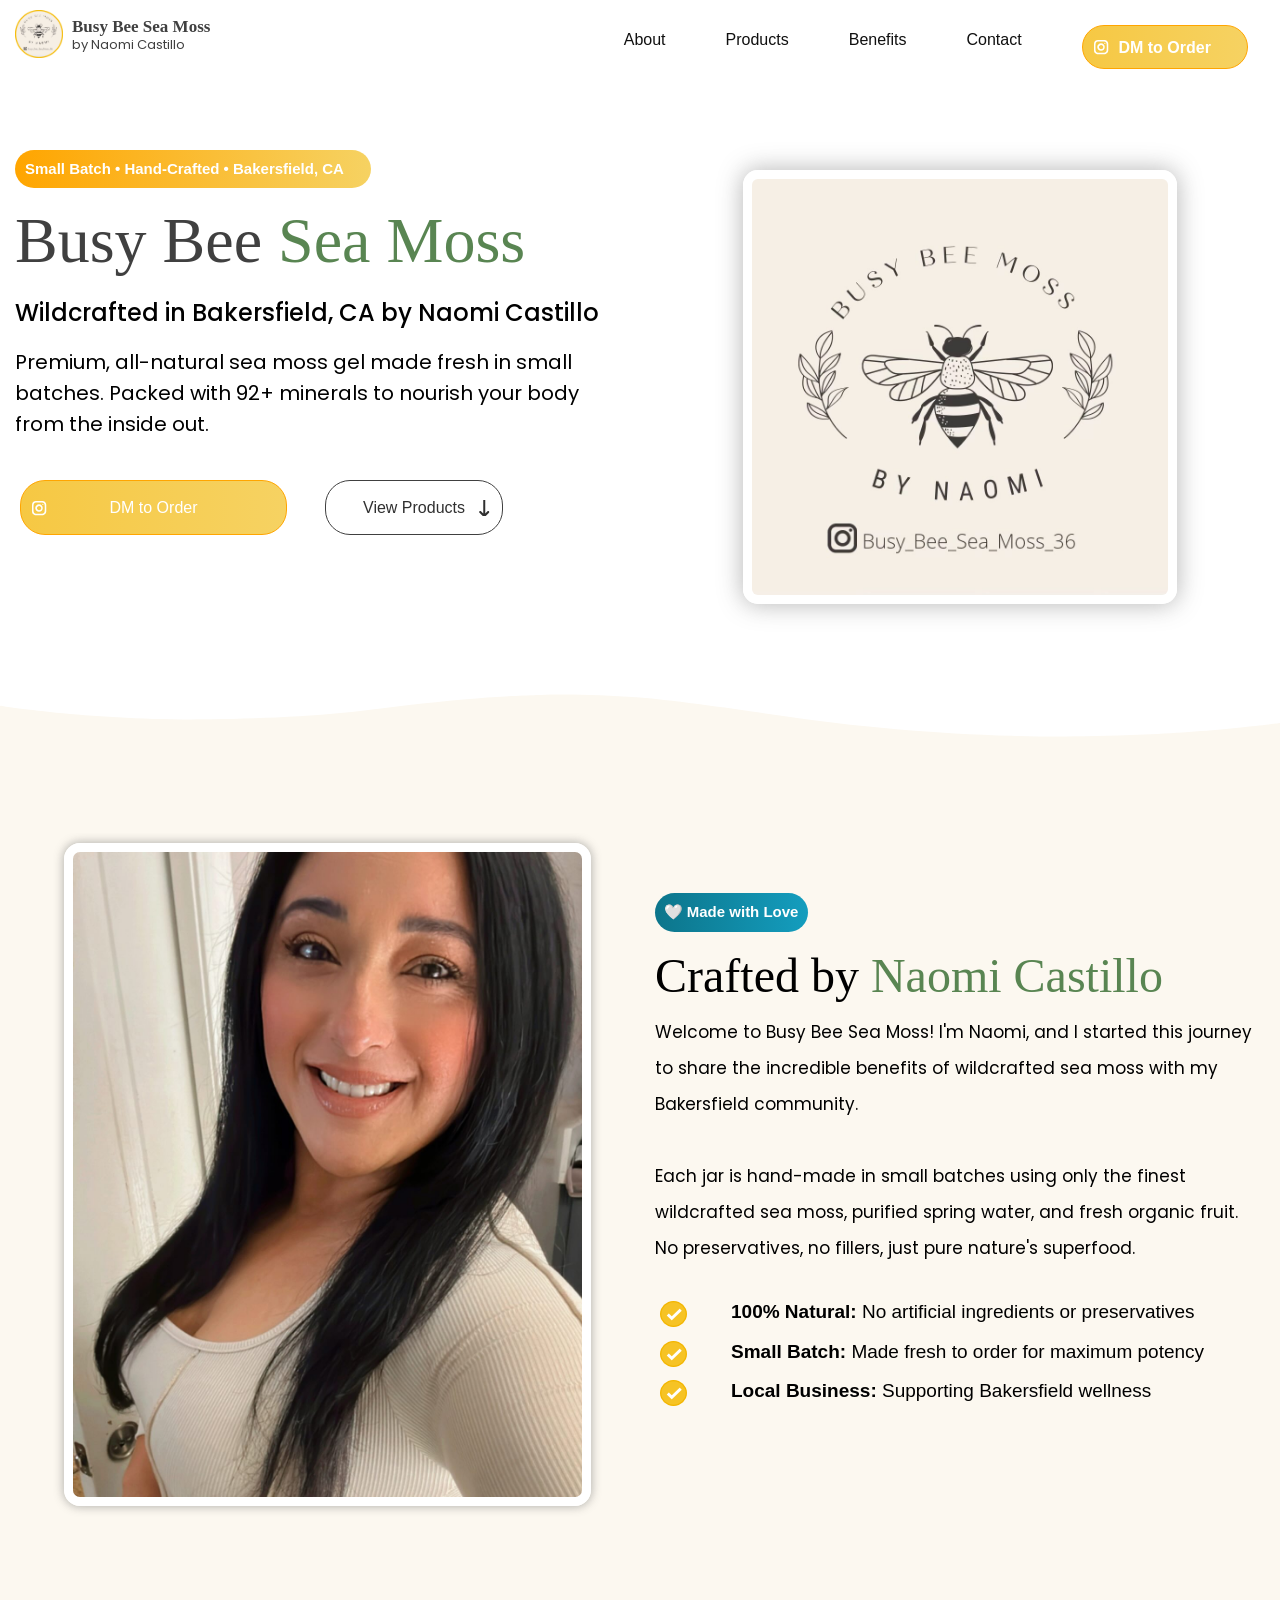
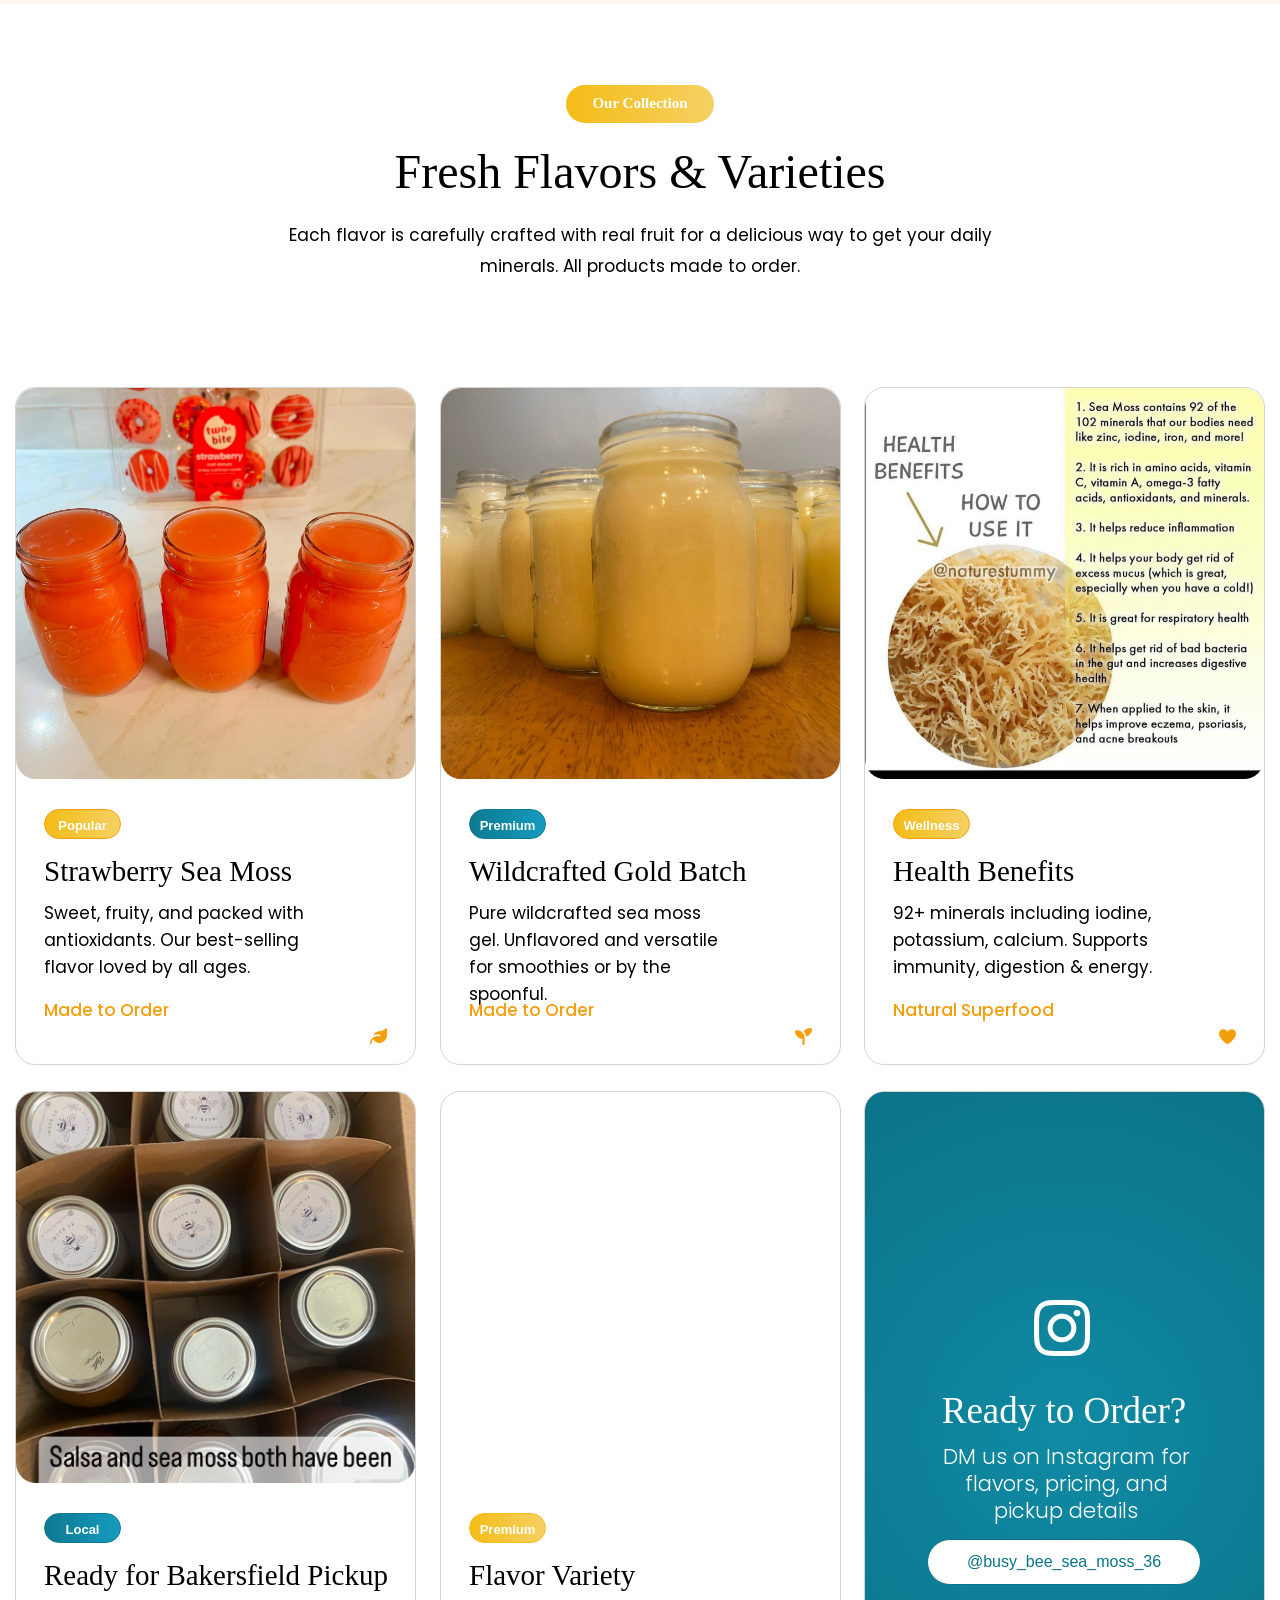
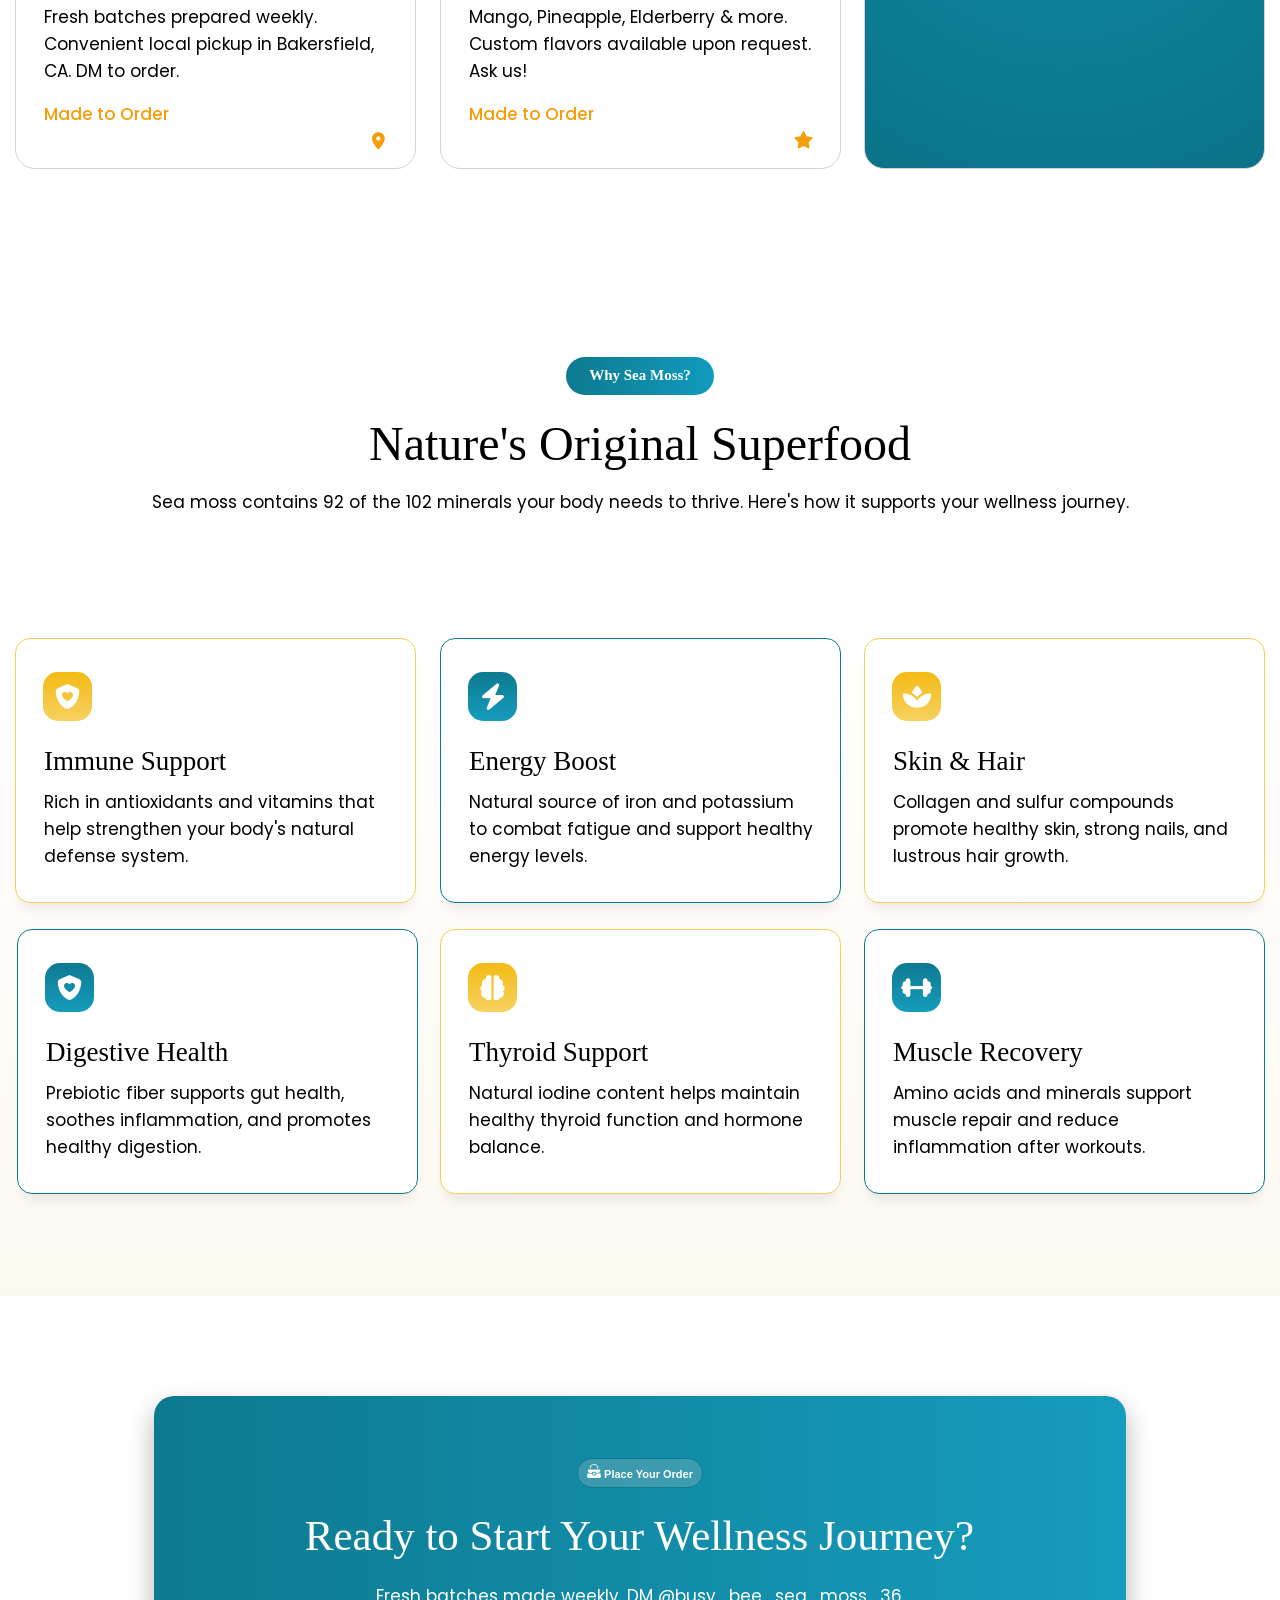
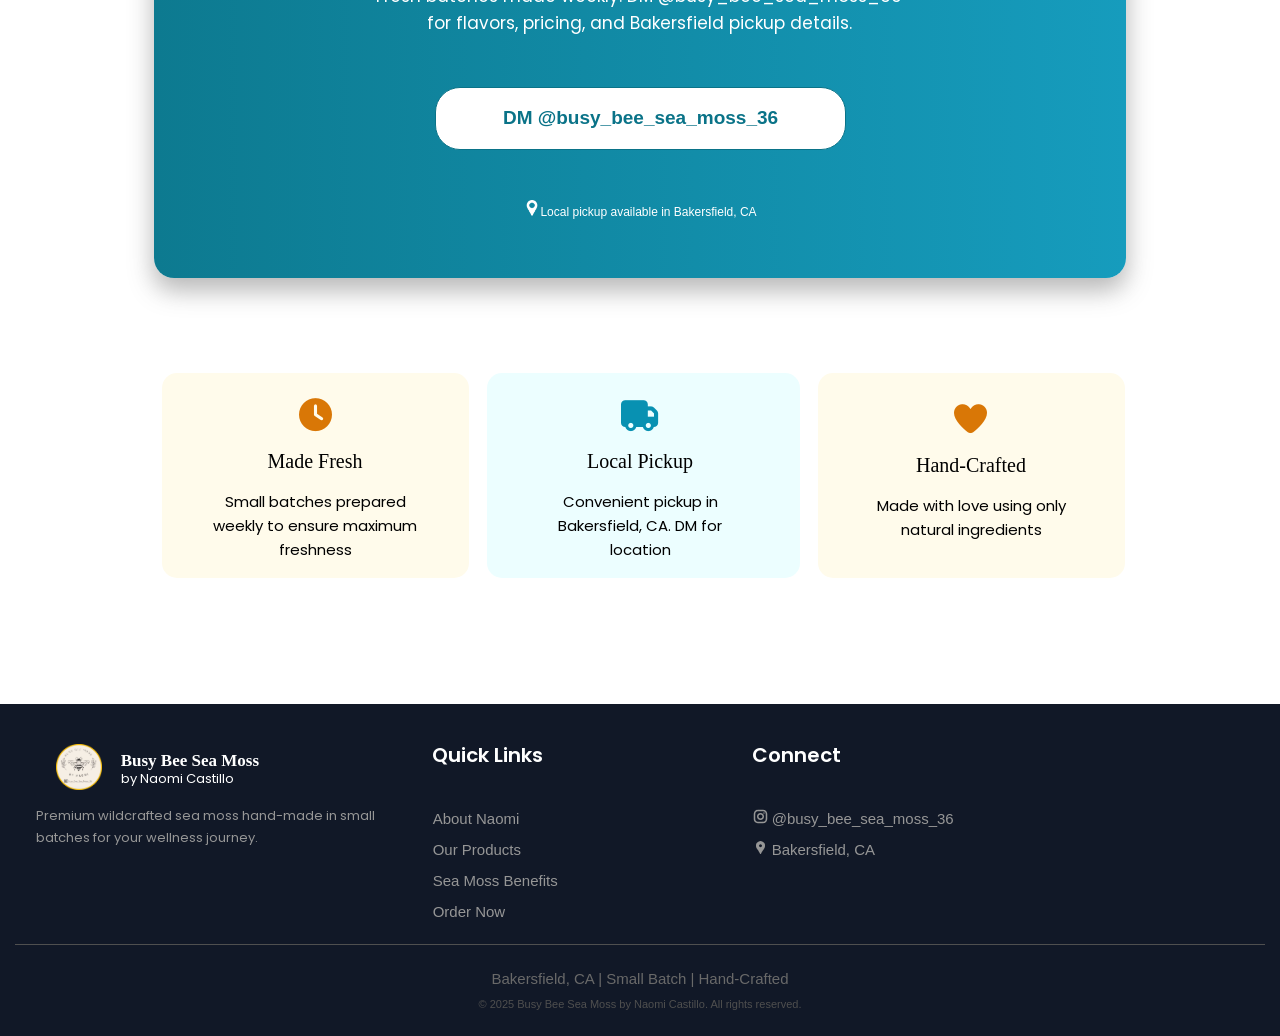
==== commit acd4f4bd: "Add files via upload" ====
--- a/Busy Bee Sea Moss - by Naomi Castillo -  Bakersfield, CA/index.html
+++ b/Busy Bee Sea Moss - by Naomi Castillo -  Bakersfield, CA/index.html
@@ -6,8 +6,8 @@
 <meta name="generator" content="WYSIWYG Web Builder 21 - https://www.wysiwygwebbuilder.com">
 <meta name="viewport" content="width=device-width, initial-scale=1.0">
 <link href="css/fontawesome7.min.css" rel="stylesheet">
-<link href="css/BusyBeeMoss.css?v=1" rel="stylesheet">
-<link href="css/index.css?v=1" rel="stylesheet">
+<link href="css/BusyBeeMoss.css?v=5" rel="stylesheet">
+<link href="css/index.css?v=5" rel="stylesheet">
 <script src="jquery-3.7.1.min.js"></script>
 <script>
 document.addEventListener('DOMContentLoaded', function(event)
@@ -70,22 +70,6 @@
 </script>
 </head>
 <body>
-<div id="DevicePageHeader1">
-<div id="wb_Image10">
-<img src="images/CircleLogo.png" id="Image10" alt="" width="180" height="180"></div>
-<div id="wb_Text65">
-<span style="color:#404040;"><strong>Busy Bee Sea Moss</strong></span><span style="color:#404040;"><br></span><span style="color:#404040;">by Naomi Castillo</span></div>
-<div id="wb_ResponsiveMenu2">
-<label class="toggle" for="ResponsiveMenu2-submenu" id="ResponsiveMenu2-title">menu<span id="ResponsiveMenu2-icon"><span>&nbsp;</span><span>&nbsp;</span><span>&nbsp;</span></span></label>
-<input type="checkbox" id="ResponsiveMenu2-submenu">
-<ul class="ResponsiveMenu2" id="ResponsiveMenu2" role="menu" itemscope="itemscope" itemtype="https://schema.org/SiteNavigationElement">
-<li itemprop="name" role="menuitem"><a href="#LayoutGrid18" title="About" itemprop="url" class="nav-link">About</a></li>
-<li itemprop="name" role="menuitem"><a href="#LayoutGrid20" title="Products" itemprop="url" class="nav-link">Products</a></li>
-<li itemprop="name" role="menuitem"><a href="#LayoutGrid23" title="Benefits" itemprop="url" class="nav-link">Benefits</a></li>
-<li itemprop="name" role="menuitem"><a href="#Layer37" title="Contact" itemprop="url" class="nav-link">Contact</a></li>
-</ul>
-</div>
-</div>
 <div id="wb_LayoutGrid1">
 <div id="LayoutGrid1">
 <div class="row">
@@ -582,7 +566,7 @@
 <div class="row">
 <div class="col-1">
 <div id="wb_Text66">
-<span style="color:#FFFFFF;font-family:Arial;font-size:15px;"><strong>Small Batch • Hand-Crafted • Bakersfield, CA</strong></span>
+<span style="color:#FFFFFF;font-family:Arial;font-size:13.09px;"><strong>Small Batch • Hand-Crafted • Bakersfield, CA</strong></span>
 </div>
 </div>
 <div class="col-2">
@@ -891,10 +875,10 @@
 <div id="Layer38">
 <div id="wb_Icon28">
 <div id="Icon28"><i class="fa fa-clock"></i></div></div>
+<div id="wb_Text118">
+<span style="color:#000000;font-family:Poppins;font-size:15px;line-height:24px;">Small batches prepared weekly to ensure maximum freshness</span></div>
 <div id="wb_Text117">
 <span style="color:#000000;font-family:'Times New Roman';font-size:20px;">Made Fresh</span></div>
-<div id="wb_Text118">
-<span style="color:#000000;font-family:Poppins;font-size:15px;line-height:24px;">Small batches prepared weekly to ensure maximum freshness</span></div>
 </div>
 <div id="Layer39">
 <div id="wb_Text119">
@@ -993,5 +977,36 @@
 </div>
 </div>
 </div>
+<div id="wb_LayoutGrid26">
+<div id="LayoutGrid26">
+<div class="row">
+<div class="col-1">
+<div class="col-1-padding">
+<div id="wb_Image10">
+<img src="images/CircleLogo.png" id="Image10" alt="" width="180" height="180">
+</div>
+<div id="wb_Text65">
+<span style="color:#404040;"><strong>Busy Bee Sea Moss</strong></span><span style="color:#404040;"><br></span><span style="color:#404040;">by Naomi Castillo</span>
+</div>
+</div>
+</div>
+<div class="col-2">
+<div class="col-2-padding">
+<div id="wb_ResponsiveMenu2">
+<label class="toggle" for="ResponsiveMenu2-submenu" id="ResponsiveMenu2-title">menu<span id="ResponsiveMenu2-icon"><span>&nbsp;</span><span>&nbsp;</span><span>&nbsp;</span></span></label>
+<input type="checkbox" id="ResponsiveMenu2-submenu">
+<ul class="ResponsiveMenu2" id="ResponsiveMenu2" role="menu" itemscope="itemscope" itemtype="https://schema.org/SiteNavigationElement">
+<li itemprop="name" role="menuitem"><a href="#LayoutGrid18" title="About" itemprop="url" class="nav-link">About</a></li>
+<li itemprop="name" role="menuitem"><a href="#LayoutGrid20" title="Products" itemprop="url" class="nav-link">Products</a></li>
+<li itemprop="name" role="menuitem"><a href="#LayoutGrid23" title="Benefits" itemprop="url" class="nav-link">Benefits</a></li>
+<li itemprop="name" role="menuitem"><a href="#Layer37" title="Contact" itemprop="url" class="nav-link">Contact</a></li>
+</ul>
+
+</div>
+</div>
+</div>
+</div>
+</div>
+</div>
 </body>
 </html>
--- a/Busy Bee Sea Moss - by Naomi Castillo -  Bakersfield, CA/css/index.css
+++ b/Busy Bee Sea Moss - by Naomi Castillo -  Bakersfield, CA/css/index.css
@@ -8,19 +8,6 @@
    line-height: 1.1875;
    margin: 0;
    padding: 0;
-}
-#DevicePageHeader1
-{
-   background-color: #FFFFFF;
-   background-image: none;
-   border-radius: 0px;
-   box-sizing: border-box;
-}
-@media all and (max-width:1280px) 
-{
-#DevicePageHeader1
-{
-}
 }
 #wb_ResponsiveMenu1
 {
@@ -626,6 +613,15 @@
    width: 100% !important;
 }
 }
+@media all and (max-width:480px) 
+{
+#wb_LayoutGrid1
+{
+}
+#LayoutGrid1
+{
+}
+}
 #wb_LayoutGrid2
 {
    clear: both;
@@ -1328,24 +1324,24 @@
 {
    color: #000000;
    font-family: Arial;
-   font-size: 17px;
-   line-height: 20px;
+   font-size: 19px;
+   line-height: 21px;
    text-align: left;
 }
 #wb_BulletedList1 .item1
 {
    color: #000000;
    font-family: Arial;
-   font-size: 17px;
-   line-height: 20px;
+   font-size: 19px;
+   line-height: 21px;
    text-align: left;
 }
 #wb_BulletedList1 .item2
 {
    color: #000000;
    font-family: Arial;
-   font-size: 17px;
-   line-height: 20px;
+   font-size: 19px;
+   line-height: 21px;
    text-align: left;
 }
 #wb_Text8 
@@ -4130,11 +4126,12 @@
    text-align: left;
    width: 100%;
    margin: 0;
+   z-index: 1111 !important;
 }
 #ResponsiveMenu2
 {
    background-color: #FCF8F0;
-   height: 82px;
+   height: 62px;
 }
 #wb_ResponsiveMenu2 ul
 {
@@ -4173,7 +4170,7 @@
    font-style: normal;
    text-decoration: none;
    text-transform: none;
-   padding: 25px 10px 25px 10px;
+   padding: 15px 10px 15px 10px;
    text-align: center;
 }
 #wb_ResponsiveMenu2 > ul > li > a 
@@ -4193,7 +4190,7 @@
 {
    display: none;
    position: absolute;
-   top: 82px;
+   top: 62px;
 }
 #wb_ResponsiveMenu2 ul li:hover > ul
 {
@@ -4233,7 +4230,7 @@
 {
    left: 138px;
    position: relative;
-   top: -82px;
+   top: -62px;
 }
 #wb_ResponsiveMenu2 .arrow-down 
 {
@@ -4271,7 +4268,7 @@
 {
    display: none;
 }
-@media all and (max-width:768px) 
+@media all and (max-width:1280px) 
 {
 #wb_ResponsiveMenu2
 {
@@ -4314,6 +4311,7 @@
    line-height: 45px;
    text-decoration: none;
    border: none;
+   position: relative;
 }
 #wb_ResponsiveMenu2 .toggle:hover
 {
@@ -4326,15 +4324,15 @@
 }
 #ResponsiveMenu2-title
 {
-   height: 82px !important;
-   line-height: 82px !important;
-   text-align: left;
+   height: 62px !important;
+   line-height: 62px !important;
+   text-align: center;
 }
 #wb_ResponsiveMenu2 ul li 
 {
    display: block;
    width: 100% !important;
-   text-align: left;
+   text-align: center;
 }
 #wb_ResponsiveMenu2 ul ul .toggle,
 #wb_ResponsiveMenu2 ul ul a 
@@ -4359,7 +4357,7 @@
 }
 #wb_ResponsiveMenu2 ul li a 
 {
-   text-align: left;
+   text-align: center;
 }
 #wb_ResponsiveMenu2 ul li a br 
 {
@@ -4393,7 +4391,7 @@
    display: block;
    position: absolute;
    right: 10px;
-   top: 29px;
+   top: 19px;
    user-select: none;
 }
 #ResponsiveMenu2-icon span 
@@ -4429,6 +4427,7 @@
 }
 #wb_Image10
 {
+   margin: 0;
    vertical-align: top;
 }
 #Image10
@@ -4437,11 +4436,10 @@
    border-radius: 0px;
    box-sizing: border-box;
    padding: 0;
-   margin: 0;
-   left: 0;
-   top: 0;
-   width: 100%;
-   height: 100%;
+   display: inline-block;
+   width: 180px;
+   height: 180px;
+   vertical-align: top;
 }
 #wb_Text65 
 {
@@ -4449,6 +4447,7 @@
    background-image: none;
    border: 0px solid #000000;
    border-radius: 0px;
+   display: none;
    padding: 5px 0 0 9px;
    margin: 0;
    text-align: left;
@@ -4458,11 +4457,18 @@
    color: #404040;
    font-family: "Times New Roman";
    font-weight: normal;
-   font-size: 15px;
+   font-size: 16px;
 }
 #wb_Text65 div
 {
    text-align: left;
+}
+#wb_Text65
+{
+   display: none;
+   margin: 0;
+   width: 140px;
+   height: 46px;
 }
 #wb_Text66 
 {
@@ -4470,20 +4476,20 @@
    border: 0px solid #000000;
    border-radius: 20px;
    display: none;
-   padding: 10px 10px 10px 10px;
+   padding: 15px 10px 15px 10px;
    margin: 0 0 10px 0 ;
-   text-align: left;
+   text-align: center;
 }
 #wb_Text66 div
 {
-   text-align: left;
+   text-align: center;
 }
 #wb_Text66
 {
    display: none;
    margin: 0 0 10px 0 ;
-   width: 386px;
-   height: 4px;
+   box-sizing: border-box;
+   width: 100%;
 }
 #wb_DeviceLayoutGrid16
 {
@@ -4498,7 +4504,7 @@
    border: 0px solid #DEE2E6;
    border-radius: 0px;
    box-sizing: border-box;
-   margin: 10px 0 0 0 ;
+   margin: 40px 0 0 0 ;
 }
 #DeviceLayoutGrid16
 {
@@ -4506,6 +4512,7 @@
    padding: 0 15px 0 15px;
    margin-right: auto;
    margin-left: auto;
+   max-width: 768px;
 }
 #DeviceLayoutGrid16 > .row
 {
@@ -4669,6 +4676,7 @@
    padding: 40px 5px 0 5px;
    margin-right: auto;
    margin-left: auto;
+   max-width: 768px;
 }
 #LayoutGrid16 > .row
 {
@@ -4941,6 +4949,7 @@
    padding: 0 15px 0 15px;
    margin-right: auto;
    margin-left: auto;
+   max-width: 768px;
 }
 #LayoutGrid17 > .row
 {
@@ -5071,7 +5080,7 @@
    padding: 10px 15px 80px 15px;
    margin-right: auto;
    margin-left: auto;
-   max-width: 1280px;
+   max-width: 768px;
 }
 #LayoutGrid18 > .row
 {
@@ -5223,8 +5232,8 @@
    font-weight: normal;
    font-style: normal;
    font-size: 15px;
-   padding: 5px;
-   text-align: left;
+   padding: 10px;
+   text-align: center;
    vertical-align: middle;
    flex-grow: 0;
    flex-shrink: 0;
@@ -5238,8 +5247,8 @@
 }
 #wb_BulletedList2 .item
 {
-   margin-left: 39px;
-   padding: 5px 0 5px 0;
+   margin-left: 49px;
+   padding: 10px 0 10px 0;
    vertical-align: top;
 }
 #wb_BulletedList2 p, #wb_BulletedList2 ul
@@ -5251,24 +5260,24 @@
 {
    color: #000000;
    font-family: Arial;
-   font-size: 17px;
-   line-height: 20px;
+   font-size: 19px;
+   line-height: 21px;
    text-align: left;
 }
 #wb_BulletedList2 .item1
 {
    color: #000000;
    font-family: Arial;
-   font-size: 17px;
-   line-height: 20px;
+   font-size: 19px;
+   line-height: 21px;
    text-align: left;
 }
 #wb_BulletedList2 .item2
 {
    color: #000000;
    font-family: Arial;
-   font-size: 17px;
-   line-height: 20px;
+   font-size: 19px;
+   line-height: 21px;
    text-align: left;
 }
 #wb_LayoutGrid19
@@ -5383,7 +5392,7 @@
    padding: 80px 15px 80px 15px;
    margin-right: auto;
    margin-left: auto;
-   max-width: 1280px;
+   max-width: 768px;
 }
 #LayoutGrid20 > .row
 {
@@ -7259,7 +7268,7 @@
    padding: 40px 5px 0 5px;
    margin-right: auto;
    margin-left: auto;
-   max-width: 1280px;
+   max-width: 768px;
 }
 #LayoutGrid22 > .row
 {
@@ -7750,6 +7759,203 @@
    box-sizing: border-box;
    width: 100%;
 }
+#wb_LayoutGrid26
+{
+   clear: both;
+   position: fixed;
+   left: 0;
+   top: 0;
+   z-index: 7777;
+   table-layout: fixed;
+   display: none;
+   text-align: center;
+   width: 100%;
+   background-color: #FFFFFF;
+   background-image: none;
+   border: 0px solid #DEE2E6;
+   border-radius: 0px;
+   box-sizing: border-box;
+   margin: 0;
+}
+#LayoutGrid26
+{
+   box-sizing: border-box;
+   padding: 10px 15px 6px 15px;
+   margin-right: auto;
+   margin-left: auto;
+   max-width: 768px;
+}
+#LayoutGrid26 > .row
+{
+   margin-right: -15px;
+   margin-left: -15px;
+}
+#LayoutGrid26 > .row > .col-1, #LayoutGrid26 > .row > .col-2
+{
+   box-sizing: border-box;
+   font-size: 0;
+   min-height: 1px;
+   padding-right: 15px;
+   padding-left: 15px;
+   position: relative;
+}
+#LayoutGrid26 > .row > .col-1, #LayoutGrid26 > .row > .col-2
+{
+   float: left;
+}
+#LayoutGrid26 > .row > .col-1
+{
+   background-color: #F0F0F0;
+   background-image: none;
+   border: 0px solid #FFFFFF;
+   border-radius: 0px;
+   width: 91.66666667%;
+   text-align: left;
+}
+#LayoutGrid26 > .row > .col-1 > .col-1-padding
+{
+   box-sizing: border-box;
+   width: 100%;
+   padding: 0;
+}
+#LayoutGrid26 > .row > .col-2
+{
+   background-color: transparent;
+   background-image: none;
+   border: 0px solid #FFFFFF;
+   border-radius: 0px;
+   width: 8.33333333%;
+   text-align: right;
+}
+#LayoutGrid26 > .row > .col-2 > .col-2-padding
+{
+   box-sizing: border-box;
+   width: 100%;
+   padding: 15px 0 -7px 0;
+}
+#LayoutGrid26:before,
+#LayoutGrid26:after,
+#LayoutGrid26 .row:before,
+#LayoutGrid26 .row:after
+{
+   display: table;
+   content: " ";
+}
+#LayoutGrid26:after,
+#LayoutGrid26 .row:after
+{
+   clear: both;
+}
+@media (max-width: 768px)
+{
+#LayoutGrid26 > .row > .col-1, #LayoutGrid26 > .row > .col-2
+{
+   float: none;
+   width: 100% !important;
+}
+}
+@media all and (max-width:480px) 
+{
+#wb_LayoutGrid26
+{
+}
+#LayoutGrid26
+{
+}
+}
+#IconButton10
+{
+   font-family: Arial;
+   font-weight: bold;
+   font-size: 16px;
+   font-style: normal;
+   display: inline-block;
+   position: relative;
+   vertical-align: middle;
+   user-select: none;
+   overflow: visible;
+   text-decoration: none;
+   cursor: pointer;
+}
+#wb_IconButton10
+{
+   border-radius: 25px;
+   margin: 0;
+   vertical-align: top;
+}
+#IconButton10
+{
+   box-sizing: border-box;
+   padding: 0;
+   text-align: center;
+}
+#wb_IconButton10 .ui-button
+{
+   display: flex;
+   align-items: center;
+   margin: 0;
+   justify-content: center;
+}
+#IconButton10
+{
+   color: inherit;
+}
+#wb_IconButton10 .ui-primary
+{
+   background: url('data:image/svg+xml,%3csvg%20style%3d%22fill:%23FFFFFF%22%20viewBox%3d%220%200%2064%2064%22%20version%3d%221.1%22%20xmlns%3d%22http://www.w3.org/2000/svg%22%3e%0d%0a%20%20%20%3cpath%20d%3d%22M32%2017%20C24%2017%2c%2017%2024%2c%2017%2032%20C17%2041%2c%2024%2047%2c%2032%2047%20C41%2047%2c%2047%2041%2c%2047%2032%20C47%2024%2c%2041%2017%2c%2032%2017%20Z%20M33%2024%20C37%2024%2c%2041%2028%2c%2041%2033%20C41%2037%2c%2037%2041%2c%2032%2041%20C28%2041%2c%2024%2037%2c%2024%2032%20C24%2028%2c%2028%2024%2c%2033%2024%20Z%20M45%2017%20C45%2016%2c%2046%2015%2c%2047%2015%20C49%2015%2c%2050%2016%2c%2050%2017%20C50%2019%2c%2049%2020%2c%2047%2020%20C46%2020%2c%2045%2019%2c%2045%2017%20Z%20M61%2020%20C61%2016%2c%2060%2012%2c%2056%208%20C53%205%2c%2049%204%2c%2045%204%20C40%204%2c%2025%204%2c%2020%204%20C16%204%2c%2012%205%2c%208%208%20C5%2012%2c%204%2016%2c%204%2020%20C4%2025%2c%204%2040%2c%204%2045%20C4%2049%2c%205%2053%2c%208%2056%20C12%2060%2c%2016%2061%2c%2020%2061%20C25%2061%2c%2040%2061%2c%2045%2061%20C49%2061%2c%2053%2060%2c%2056%2056%20C60%2053%2c%2061%2049%2c%2061%2045%20C61%2040%2c%2061%2025%2c%2061%2020%20Z%20M54%2048%20C53%2051%2c%2051%2053%2c%2048%2054%20C45%2055%2c%2037%2055%2c%2032%2055%20C28%2055%2c%2020%2055%2c%2016%2054%20C14%2053%2c%2012%2051%2c%2011%2048%20C10%2045%2c%2010%2037%2c%2010%2032%20C10%2028%2c%2010%2020%2c%2011%2017%20C12%2014%2c%2014%2012%2c%2016%2011%20C20%2010%2c%2028%2010%2c%2032%2010%20C37%2010%2c%2045%2010%2c%2048%2011%20C51%2012%2c%2053%2014%2c%2054%2017%20C55%2020%2c%2055%2028%2c%2055%2032%20C55%2037%2c%2055%2045%2c%2054%2048%22/%3e%0d%0a%3c/svg%3e%0d%0a') no-repeat center center;
+   display: inline-block;
+   overflow: visible;
+   position: absolute;
+   left: 10px;
+   margin: 0;
+   top: 50%;
+   transform: translateY(-50%);
+   width: 16px;
+   height: 16px;
+}
+#wb_IconButton10:hover .ui-primary
+{
+   background: url('data:image/svg+xml,%3csvg%20style%3d%22fill:%23FFFFFF%22%20viewBox%3d%220%200%2064%2064%22%20version%3d%221.1%22%20xmlns%3d%22http://www.w3.org/2000/svg%22%3e%0d%0a%20%20%20%3cpath%20d%3d%22M32%2017%20C24%2017%2c%2017%2024%2c%2017%2032%20C17%2041%2c%2024%2047%2c%2032%2047%20C41%2047%2c%2047%2041%2c%2047%2032%20C47%2024%2c%2041%2017%2c%2032%2017%20Z%20M33%2024%20C37%2024%2c%2041%2028%2c%2041%2033%20C41%2037%2c%2037%2041%2c%2032%2041%20C28%2041%2c%2024%2037%2c%2024%2032%20C24%2028%2c%2028%2024%2c%2033%2024%20Z%20M45%2017%20C45%2016%2c%2046%2015%2c%2047%2015%20C49%2015%2c%2050%2016%2c%2050%2017%20C50%2019%2c%2049%2020%2c%2047%2020%20C46%2020%2c%2045%2019%2c%2045%2017%20Z%20M61%2020%20C61%2016%2c%2060%2012%2c%2056%208%20C53%205%2c%2049%204%2c%2045%204%20C40%204%2c%2025%204%2c%2020%204%20C16%204%2c%2012%205%2c%208%208%20C5%2012%2c%204%2016%2c%204%2020%20C4%2025%2c%204%2040%2c%204%2045%20C4%2049%2c%205%2053%2c%208%2056%20C12%2060%2c%2016%2061%2c%2020%2061%20C25%2061%2c%2040%2061%2c%2045%2061%20C49%2061%2c%2053%2060%2c%2056%2056%20C60%2053%2c%2061%2049%2c%2061%2045%20C61%2040%2c%2061%2025%2c%2061%2020%20Z%20M54%2048%20C53%2051%2c%2051%2053%2c%2048%2054%20C45%2055%2c%2037%2055%2c%2032%2055%20C28%2055%2c%2020%2055%2c%2016%2054%20C14%2053%2c%2012%2051%2c%2011%2048%20C10%2045%2c%2010%2037%2c%2010%2032%20C10%2028%2c%2010%2020%2c%2011%2017%20C12%2014%2c%2014%2012%2c%2016%2011%20C20%2010%2c%2028%2010%2c%2032%2010%20C37%2010%2c%2045%2010%2c%2048%2011%20C51%2012%2c%2053%2014%2c%2054%2017%20C55%2020%2c%2055%2028%2c%2055%2032%20C55%2037%2c%2055%2045%2c%2054%2048%22/%3e%0d%0a%3c/svg%3e%0d%0a') no-repeat center center;
+}
+#wb_IconButton10:active .ui-primary
+{
+   background: url('data:image/svg+xml,%3csvg%20style%3d%22fill:%23FFFFFF%22%20viewBox%3d%220%200%2064%2064%22%20version%3d%221.1%22%20xmlns%3d%22http://www.w3.org/2000/svg%22%3e%0d%0a%20%20%20%3cpath%20d%3d%22M32%2017%20C24%2017%2c%2017%2024%2c%2017%2032%20C17%2041%2c%2024%2047%2c%2032%2047%20C41%2047%2c%2047%2041%2c%2047%2032%20C47%2024%2c%2041%2017%2c%2032%2017%20Z%20M33%2024%20C37%2024%2c%2041%2028%2c%2041%2033%20C41%2037%2c%2037%2041%2c%2032%2041%20C28%2041%2c%2024%2037%2c%2024%2032%20C24%2028%2c%2028%2024%2c%2033%2024%20Z%20M45%2017%20C45%2016%2c%2046%2015%2c%2047%2015%20C49%2015%2c%2050%2016%2c%2050%2017%20C50%2019%2c%2049%2020%2c%2047%2020%20C46%2020%2c%2045%2019%2c%2045%2017%20Z%20M61%2020%20C61%2016%2c%2060%2012%2c%2056%208%20C53%205%2c%2049%204%2c%2045%204%20C40%204%2c%2025%204%2c%2020%204%20C16%204%2c%2012%205%2c%208%208%20C5%2012%2c%204%2016%2c%204%2020%20C4%2025%2c%204%2040%2c%204%2045%20C4%2049%2c%205%2053%2c%208%2056%20C12%2060%2c%2016%2061%2c%2020%2061%20C25%2061%2c%2040%2061%2c%2045%2061%20C49%2061%2c%2053%2060%2c%2056%2056%20C60%2053%2c%2061%2049%2c%2061%2045%20C61%2040%2c%2061%2025%2c%2061%2020%20Z%20M54%2048%20C53%2051%2c%2051%2053%2c%2048%2054%20C45%2055%2c%2037%2055%2c%2032%2055%20C28%2055%2c%2020%2055%2c%2016%2054%20C14%2053%2c%2012%2051%2c%2011%2048%20C10%2045%2c%2010%2037%2c%2010%2032%20C10%2028%2c%2010%2020%2c%2011%2017%20C12%2014%2c%2014%2012%2c%2016%2011%20C20%2010%2c%2028%2010%2c%2032%2010%20C37%2010%2c%2045%2010%2c%2048%2011%20C51%2012%2c%2053%2014%2c%2054%2017%20C55%2020%2c%2055%2028%2c%2055%2032%20C55%2037%2c%2055%2045%2c%2054%2048%22/%3e%0d%0a%3c/svg%3e%0d%0a') no-repeat center center;
+}
+#wb_IconButton10 .ui-corner-all, #wb_IconButton10 .ui-corner-left
+{
+   border-bottom-left-radius: 25px;
+   border-top-left-radius: 25px;
+}
+#wb_IconButton10 .ui-corner-all, #wb_IconButton10 .ui-corner-right
+{
+   border-bottom-right-radius: 25px;
+   border-top-right-radius: 25px;
+}
+#wb_IconButton10 .ui-button
+{
+   background-image: linear-gradient(to right, #F6C843 0%, #F6D262 100%);
+   border: 1px solid #FFA500;
+   color: #FFFFFF;
+}
+#wb_IconButton10 .ui-state-hover, #wb_IconButton10 .ui-button:hover
+{
+   border-color: #FFA500;
+   background-color: #F6C843;
+   background-image: none;
+   color: #FFFFFF;
+}
+#wb_IconButton10 .ui-button:disabled
+{
+   opacity: .5;
+   pointer-events: none;
+}
+#wb_IconButton10 .ui-state-active, #wb_IconButton10 .ui-button:active
+{
+   border-color: #FFA500;
+   background-color: #F6C843;
+   background-image: none;
+   color: #FFFFFF;
+}
 #wb_Icon20
 {
    position: absolute;
@@ -7759,7 +7965,7 @@
    height: 17px;
    visibility: hidden;
    text-align: center;
-   z-index: 240;
+   z-index: 237;
 }
 #Layer27
 {
@@ -7770,7 +7976,7 @@
    top: 77px;
    width: 399px;
    height: 676px;
-   z-index: 251;
+   z-index: 248;
 }
 #wb_Text87
 {
@@ -7781,13 +7987,13 @@
    height: 18px;
    visibility: hidden;
    text-align: center;
-   z-index: 230;
+   z-index: 227;
 }
 #wb_CssMenu1
 {
    display: block;
    width: 100%;
-   z-index: 189;
+   z-index: 186;
 }
 #wb_Text58
 {
@@ -7797,7 +8003,7 @@
    width: 228px;
    height: 49px;
    text-align: center;
-   z-index: 165;
+   z-index: 162;
 }
 #IconButton5
 {
@@ -7812,7 +8018,7 @@
    top: 729px;
    width: 399px;
    height: 676px;
-   z-index: 68;
+   z-index: 65;
 }
 #wb_Icon1
 {
@@ -7822,7 +8028,7 @@
    width: 23px;
    height: 17px;
    text-align: center;
-   z-index: 35;
+   z-index: 32;
 }
 #wb_Icon21
 {
@@ -7833,7 +8039,7 @@
    height: 67px;
    visibility: hidden;
    text-align: center;
-   z-index: 245;
+   z-index: 242;
 }
 #wb_Text80
 {
@@ -7843,7 +8049,7 @@
    width: 346px;
    height: 26px;
    visibility: hidden;
-   z-index: 224;
+   z-index: 221;
 }
 #Layer24
 {
@@ -7854,7 +8060,7 @@
    top: -2464px;
    width: 399px;
    height: 676px;
-   z-index: 248;
+   z-index: 245;
 }
 #Layer23_Container
 {
@@ -7880,7 +8086,7 @@
    width: 64px;
    height: 67px;
    text-align: center;
-   z-index: 63;
+   z-index: 60;
 }
 #wb_Text28
 {
@@ -7889,7 +8095,7 @@
    top: 466px;
    width: 346px;
    height: 26px;
-   z-index: 56;
+   z-index: 53;
 }
 #Layer7
 {
@@ -7899,7 +8105,7 @@
    top: 729px;
    width: 399px;
    height: 676px;
-   z-index: 69;
+   z-index: 66;
 }
 #wb_Text19
 {
@@ -7908,13 +8114,19 @@
    top: 612px;
    width: 200px;
    height: 45px;
-   z-index: 40;
+   z-index: 37;
+}
+#wb_ResponsiveMenu2
+{
+   display: none;
+   width: 100%;
+   z-index: 374;
 }
 #wb_CssMenu3
 {
    display: none;
    width: 100%;
-   z-index: 370;
+   z-index: 367;
 }
 #Layer31
 {
@@ -7925,7 +8137,7 @@
    top: 19220px;
    width: 1140px;
    height: 918px;
-   z-index: 311;
+   z-index: 308;
 }
 #wb_Icon22
 {
@@ -7936,7 +8148,7 @@
    height: 146px;
    visibility: hidden;
    text-align: center;
-   z-index: 294;
+   z-index: 291;
 }
 #Layer25
 {
@@ -7947,7 +8159,7 @@
    top: -1789px;
    width: 399px;
    height: 676px;
-   z-index: 249;
+   z-index: 246;
 }
 #wb_Text81
 {
@@ -7957,7 +8169,7 @@
    width: 266px;
    height: 82px;
    visibility: hidden;
-   z-index: 219;
+   z-index: 216;
 }
 #wb_Icon11
 {
@@ -7967,9 +8179,330 @@
    width: 25px;
    height: 25px;
    text-align: center;
-   z-index: 124;
+   z-index: 121;
 }
 #wb_Text40
+{
+   position: absolute;
+   left: 28px;
+   top: 150px;
+   width: 346px;
+   height: 55px;
+   z-index: 111;
+}
+#wb_Icon7
+{
+   position: absolute;
+   left: 27px;
+   top: 33px;
+   width: 25px;
+   height: 25px;
+   text-align: center;
+   z-index: 109;
+}
+#Layer8
+{
+   position: absolute;
+   text-align: left;
+   left: 849px;
+   top: 729px;
+   width: 399px;
+   height: 676px;
+   z-index: 67;
+}
+#wb_Text29
+{
+   position: absolute;
+   left: 28px;
+   top: 512px;
+   width: 346px;
+   height: 55px;
+   z-index: 54;
+}
+#wb_Text18
+{
+   position: absolute;
+   left: 28px;
+   top: 512px;
+   width: 266px;
+   height: 82px;
+   z-index: 36;
+}
+#wb_ResponsiveMenu1
+{
+   display: inline-block;
+   width: 484px;
+   height: 68px;
+   z-index: 2;
+}
+#wb_Image1
+{
+   display: inline-block;
+   width: 48px;
+   height: 48px;
+   z-index: 0;
+}
+#wb_Icon23
+{
+   position: absolute;
+   left: 96px;
+   top: 117px;
+   width: 146px;
+   height: 146px;
+   visibility: hidden;
+   text-align: center;
+   z-index: 294;
+}
+#Layer30
+{
+   position: absolute;
+   text-align: left;
+   visibility: hidden;
+   left: 55px;
+   top: 18203px;
+   width: 1140px;
+   height: 918px;
+   z-index: 307;
+}
+#wb_Text82
+{
+   position: absolute;
+   left: 28px;
+   top: 612px;
+   width: 200px;
+   height: 45px;
+   visibility: hidden;
+   z-index: 217;
+}
+#Layer22
+{
+   position: absolute;
+   text-align: left;
+   visibility: hidden;
+   left: 169px;
+   top: -2137px;
+   width: 399px;
+   height: 676px;
+   z-index: 244;
+}
+#wb_CssMenu2
+{
+   display: block;
+   width: 100%;
+   z-index: 187;
+}
+#wb_Icon10
+{
+   position: absolute;
+   left: 27px;
+   top: 33px;
+   width: 25px;
+   height: 25px;
+   text-align: center;
+   z-index: 118;
+}
+#wb_Text41
+{
+   position: absolute;
+   left: 28px;
+   top: 106px;
+   width: 275px;
+   height: 24px;
+   z-index: 113;
+}
+#Layer9
+{
+   position: relative;
+   text-align: center;
+   width: 100%;
+   height: 704px;
+   float: left;
+   clear: left;
+   display: block;
+   z-index: 383;
+}
+#wb_Icon4
+{
+   position: absolute;
+   left: 351px;
+   top: 640px;
+   width: 23px;
+   height: 17px;
+   text-align: center;
+   z-index: 50;
+}
+#wb_Text17
+{
+   position: absolute;
+   left: 28px;
+   top: 466px;
+   width: 346px;
+   height: 26px;
+   z-index: 35;
+}
+#wb_Image2
+{
+   display: inline-block;
+   width: 452px;
+   height: 452px;
+   z-index: 12;
+}
+#wb_Text109
+{
+   position: absolute;
+   left: 99px;
+   top: 370px;
+   width: 275px;
+   height: 24px;
+   visibility: hidden;
+   z-index: 301;
+}
+#wb_Text108
+{
+   position: absolute;
+   left: 100px;
+   top: 523px;
+   width: 275px;
+   height: 82px;
+   visibility: hidden;
+   z-index: 299;
+}
+#wb_Text107
+{
+   position: absolute;
+   left: 100px;
+   top: 370px;
+   width: 275px;
+   height: 24px;
+   visibility: hidden;
+   z-index: 298;
+}
+#Layer33
+{
+   position: absolute;
+   text-align: left;
+   visibility: hidden;
+   left: 55px;
+   top: 21283px;
+   width: 1140px;
+   height: 918px;
+   z-index: 310;
+}
+#wb_Icon24
+{
+   position: absolute;
+   left: 27px;
+   top: 33px;
+   width: 25px;
+   height: 25px;
+   visibility: hidden;
+   text-align: center;
+   z-index: 297;
+}
+#wb_Text106
+{
+   position: absolute;
+   left: 28px;
+   top: 150px;
+   width: 285px;
+   height: 82px;
+   visibility: hidden;
+   z-index: 296;
+}
+#wb_Text105
+{
+   position: absolute;
+   left: 28px;
+   top: 106px;
+   width: 275px;
+   height: 24px;
+   visibility: hidden;
+   z-index: 295;
+}
+#wb_Text104
+{
+   position: absolute;
+   left: 100px;
+   top: 524px;
+   width: 285px;
+   height: 82px;
+   visibility: hidden;
+   z-index: 293;
+}
+#wb_Text103
+{
+   position: absolute;
+   left: 100px;
+   top: 371px;
+   width: 275px;
+   height: 24px;
+   visibility: hidden;
+   z-index: 292;
+}
+#wb_Text102
+{
+   position: absolute;
+   left: 100px;
+   top: 523px;
+   width: 285px;
+   height: 82px;
+   visibility: hidden;
+   z-index: 290;
+}
+#IconButton8
+{
+   width: 100%;
+   height: 100%;
+}
+#wb_Text83
+{
+   position: absolute;
+   left: 28px;
+   top: 421px;
+   width: 75px;
+   height: 18px;
+   visibility: hidden;
+   text-align: center;
+   z-index: 219;
+}
+#Layer23
+{
+   position: relative;
+   text-align: center;
+   width: 100%;
+   height: 4586px;
+   float: left;
+   clear: left;
+   display: none;
+   z-index: 395;
+}
+#HorizontalLine1
+{
+   display: block;
+   width: 100%;
+   z-index: 188;
+}
+#wb_Icon13
+{
+   position: absolute;
+   left: 134px;
+   top: 25px;
+   width: 37px;
+   height: 33px;
+   text-align: center;
+   z-index: 159;
+}
+#Layer13
+{
+   position: absolute;
+   text-align: left;
+   left: 2px;
+   top: 337px;
+   width: 399px;
+   height: 263px;
+   z-index: 128;
+}
+#wb_Text42
 {
    position: absolute;
    left: 28px;
@@ -7978,7 +8511,185 @@
    height: 55px;
    z-index: 114;
 }
-#wb_Icon7
+#wb_Icon5
+{
+   position: absolute;
+   left: 351px;
+   top: 640px;
+   width: 23px;
+   height: 17px;
+   text-align: center;
+   z-index: 56;
+}
+#wb_Text16
+{
+   position: absolute;
+   left: 28px;
+   top: 421px;
+   width: 75px;
+   height: 18px;
+   text-align: center;
+   z-index: 45;
+}
+#wb_Image3
+{
+   display: inline-block;
+   width: 545px;
+   height: 681px;
+   text-align: center;
+   z-index: 16;
+}
+#wb_CssMenu4
+{
+   display: none;
+   width: 100%;
+   z-index: 369;
+}
+#wb_Text119
+{
+   position: absolute;
+   left: 159px;
+   top: 406px;
+   width: 228px;
+   height: 49px;
+   visibility: hidden;
+   text-align: center;
+   z-index: 339;
+}
+#wb_Text117
+{
+   position: absolute;
+   left: 10px;
+   top: 10px;
+   width: 250px;
+   height: 18px;
+   visibility: hidden;
+   text-align: center;
+   z-index: 338;
+}
+#wb_Text118
+{
+   position: absolute;
+   left: 10px;
+   top: 10px;
+   width: 228px;
+   height: 49px;
+   visibility: hidden;
+   text-align: center;
+   z-index: 337;
+}
+#wb_Text116
+{
+   position: absolute;
+   left: 173px;
+   top: 26537px;
+   width: 251px;
+   height: 16px;
+   visibility: hidden;
+   text-align: center;
+   z-index: 335;
+}
+#wb_Text115
+{
+   position: absolute;
+   left: 389px;
+   top: 24999px;
+   width: 124px;
+   height: 18px;
+   visibility: hidden;
+   text-align: center;
+   z-index: 334;
+}
+#IconButton9
+{
+   width: 100%;
+   height: 100%;
+}
+#wb_Text114
+{
+   position: absolute;
+   left: 64px;
+   top: 351px;
+   width: 274px;
+   height: 55px;
+   visibility: hidden;
+   text-align: center;
+   z-index: 332;
+}
+#wb_Text113
+{
+   position: absolute;
+   left: 26px;
+   top: 297px;
+   width: 346px;
+   height: 34px;
+   visibility: hidden;
+   text-align: center;
+   z-index: 331;
+}
+#wb_Text112
+{
+   position: absolute;
+   left: 28px;
+   top: 150px;
+   width: 223px;
+   height: 110px;
+   visibility: hidden;
+   z-index: 305;
+}
+#wb_Text111
+{
+   position: absolute;
+   left: 28px;
+   top: 106px;
+   width: 275px;
+   height: 24px;
+   visibility: hidden;
+   z-index: 304;
+}
+#wb_Text110
+{
+   position: absolute;
+   left: 99px;
+   top: 523px;
+   width: 223px;
+   height: 82px;
+   visibility: hidden;
+   z-index: 302;
+}
+#wb_Icon25
+{
+   position: absolute;
+   left: 96px;
+   top: 117px;
+   width: 146px;
+   height: 146px;
+   visibility: hidden;
+   text-align: center;
+   z-index: 300;
+}
+#Layer32
+{
+   position: absolute;
+   text-align: left;
+   visibility: hidden;
+   left: 17px;
+   top: 1562px;
+   width: 325px;
+   height: 263px;
+   z-index: 309;
+}
+#Layer20
+{
+   position: absolute;
+   text-align: left;
+   left: 803px;
+   top: 677px;
+   width: 307px;
+   height: 205px;
+   z-index: 166;
+}
+#wb_Icon12
 {
    position: absolute;
    left: 27px;
@@ -7986,131 +8697,9 @@
    width: 25px;
    height: 25px;
    text-align: center;
-   z-index: 112;
-}
-#Layer8
-{
-   position: absolute;
-   text-align: left;
-   left: 849px;
-   top: 729px;
-   width: 399px;
-   height: 676px;
-   z-index: 70;
-}
-#wb_Text29
-{
-   position: absolute;
-   left: 28px;
-   top: 512px;
-   width: 346px;
-   height: 55px;
-   z-index: 57;
-}
-#wb_Text18
-{
-   position: absolute;
-   left: 28px;
-   top: 512px;
-   width: 266px;
-   height: 82px;
-   z-index: 39;
-}
-#wb_ResponsiveMenu1
-{
-   display: inline-block;
-   width: 484px;
-   height: 68px;
-   z-index: 5;
-}
-#wb_Image1
-{
-   display: inline-block;
-   width: 48px;
-   height: 48px;
-   z-index: 3;
-}
-#wb_ResponsiveMenu2
-{
-   position: absolute;
-   left: 625px;
-   top: 0px;
-   width: 506px;
-   height: 347px;
-   visibility: hidden;
-   z-index: 2;
-}
-#DevicePageHeader1
-{
-   position: fixed;
-   text-align: left;
-   visibility: hidden;
-   left: 0;
-   top: 0;
-   right: 0;
-   height: 347px;
-   z-index: 7777;
-}
-#wb_Icon23
-{
-   position: absolute;
-   left: 96px;
-   top: 117px;
-   width: 146px;
-   height: 146px;
-   visibility: hidden;
-   text-align: center;
-   z-index: 297;
-}
-#Layer30
-{
-   position: absolute;
-   text-align: left;
-   visibility: hidden;
-   left: 55px;
-   top: 18203px;
-   width: 1140px;
-   height: 918px;
-   z-index: 310;
-}
-#wb_Text82
-{
-   position: absolute;
-   left: 28px;
-   top: 612px;
-   width: 200px;
-   height: 45px;
-   visibility: hidden;
-   z-index: 220;
-}
-#Layer22
-{
-   position: absolute;
-   text-align: left;
-   visibility: hidden;
-   left: 169px;
-   top: -2137px;
-   width: 399px;
-   height: 676px;
-   z-index: 247;
-}
-#wb_CssMenu2
-{
-   display: block;
-   width: 100%;
-   z-index: 190;
-}
-#wb_Icon10
-{
-   position: absolute;
-   left: 27px;
-   top: 33px;
-   width: 25px;
-   height: 25px;
-   text-align: center;
-   z-index: 121;
-}
-#wb_Text41
+   z-index: 124;
+}
+#wb_Text43
 {
    position: absolute;
    left: 28px;
@@ -8119,199 +8708,130 @@
    height: 24px;
    z-index: 116;
 }
-#Layer9
-{
-   position: relative;
-   text-align: center;
-   width: 100%;
-   height: 704px;
-   float: left;
-   clear: left;
-   display: block;
-   z-index: 384;
-}
-#wb_Icon4
-{
-   position: absolute;
-   left: 351px;
-   top: 640px;
-   width: 23px;
-   height: 17px;
-   text-align: center;
-   z-index: 53;
-}
-#wb_Text17
-{
-   position: absolute;
-   left: 28px;
-   top: 466px;
-   width: 346px;
-   height: 26px;
-   z-index: 38;
-}
-#wb_Image2
-{
-   display: inline-block;
-   width: 452px;
-   height: 452px;
-   z-index: 15;
-}
-#wb_Text109
-{
-   position: absolute;
-   left: 99px;
-   top: 370px;
-   width: 275px;
-   height: 24px;
-   visibility: hidden;
-   z-index: 304;
-}
-#wb_Text108
-{
-   position: absolute;
-   left: 100px;
-   top: 523px;
-   width: 275px;
-   height: 82px;
-   visibility: hidden;
-   z-index: 302;
-}
-#wb_Text107
-{
-   position: absolute;
-   left: 100px;
-   top: 370px;
-   width: 275px;
-   height: 24px;
-   visibility: hidden;
-   z-index: 301;
-}
-#Layer33
-{
-   position: absolute;
-   text-align: left;
-   visibility: hidden;
-   left: 55px;
-   top: 21283px;
-   width: 1140px;
-   height: 918px;
-   z-index: 313;
-}
-#wb_Icon24
-{
-   position: absolute;
-   left: 27px;
-   top: 33px;
-   width: 25px;
-   height: 25px;
-   visibility: hidden;
-   text-align: center;
-   z-index: 300;
-}
-#wb_Text106
-{
-   position: absolute;
-   left: 28px;
-   top: 150px;
-   width: 285px;
-   height: 82px;
-   visibility: hidden;
-   z-index: 299;
-}
-#wb_Text105
+#Layer12
+{
+   position: absolute;
+   text-align: left;
+   left: 849px;
+   top: 46px;
+   width: 399px;
+   height: 263px;
+   z-index: 127;
+}
+#wb_Text37
 {
    position: absolute;
    left: 28px;
    top: 106px;
    width: 275px;
    height: 24px;
-   visibility: hidden;
-   z-index: 298;
-}
-#wb_Text104
-{
-   position: absolute;
-   left: 100px;
-   top: 524px;
-   width: 285px;
-   height: 82px;
-   visibility: hidden;
-   z-index: 296;
-}
-#wb_Text103
-{
-   position: absolute;
-   left: 100px;
-   top: 371px;
-   width: 275px;
-   height: 24px;
-   visibility: hidden;
-   z-index: 295;
-}
-#wb_Text102
-{
-   position: absolute;
-   left: 100px;
-   top: 523px;
-   width: 285px;
-   height: 82px;
-   visibility: hidden;
-   z-index: 293;
-}
-#IconButton8
-{
-   width: 100%;
-   height: 100%;
-}
-#wb_Text83
+   z-index: 107;
+}
+#wb_Text15
 {
    position: absolute;
    left: 28px;
-   top: 421px;
-   width: 75px;
+   top: 612px;
+   width: 200px;
+   height: 45px;
+   z-index: 31;
+}
+#wb_Image4
+{
+   position: absolute;
+   left: 0px;
+   top: 0px;
+   width: 399px;
+   height: 391px;
+   z-index: 28;
+}
+#wb_Text122
+{
+   position: absolute;
+   left: 170px;
+   top: 420px;
+   width: 228px;
+   height: 49px;
+   visibility: hidden;
+   text-align: center;
+   z-index: 344;
+}
+#wb_Text121
+{
+   position: absolute;
+   left: 131px;
+   top: 281px;
+   width: 250px;
    height: 18px;
    visibility: hidden;
    text-align: center;
-   z-index: 222;
-}
-#Layer23
+   z-index: 343;
+}
+#wb_Text120
+{
+   position: absolute;
+   left: 121px;
+   top: 267px;
+   width: 250px;
+   height: 18px;
+   visibility: hidden;
+   text-align: center;
+   z-index: 340;
+}
+#Layer35
+{
+   position: absolute;
+   text-align: left;
+   visibility: hidden;
+   left: 17px;
+   top: 2461px;
+   width: 326px;
+   height: 263px;
+   z-index: 312;
+}
+#wb_Icon26
+{
+   position: absolute;
+   left: 96px;
+   top: 117px;
+   width: 146px;
+   height: 146px;
+   visibility: hidden;
+   text-align: center;
+   z-index: 303;
+}
+#Layer21
 {
    position: relative;
    text-align: center;
    width: 100%;
-   height: 4586px;
+   height: 489px;
    float: left;
    clear: left;
    display: none;
-   z-index: 396;
-}
-#HorizontalLine1
-{
-   display: block;
-   width: 100%;
-   z-index: 191;
-}
-#wb_Icon13
+   z-index: 392;
+}
+#wb_Icon15
 {
    position: absolute;
    left: 134px;
-   top: 25px;
+   top: 29px;
    width: 37px;
    height: 33px;
    text-align: center;
-   z-index: 162;
-}
-#Layer13
-{
-   position: absolute;
-   text-align: left;
-   left: 2px;
-   top: 337px;
-   width: 399px;
-   height: 263px;
-   z-index: 131;
-}
-#wb_Text42
+   z-index: 160;
+}
+#wb_Text53
+{
+   position: absolute;
+   left: 28px;
+   top: 77px;
+   width: 250px;
+   height: 18px;
+   text-align: center;
+   z-index: 158;
+}
+#wb_Text44
 {
    position: absolute;
    left: 28px;
@@ -8320,205 +8840,98 @@
    height: 55px;
    z-index: 117;
 }
-#wb_Icon5
-{
-   position: absolute;
-   left: 351px;
-   top: 640px;
-   width: 23px;
-   height: 17px;
-   text-align: center;
-   z-index: 59;
-}
-#wb_Text16
+#Layer11
+{
+   position: absolute;
+   text-align: left;
+   left: 425px;
+   top: 46px;
+   width: 399px;
+   height: 263px;
+   z-index: 126;
+}
+#wb_Image5
+{
+   position: absolute;
+   left: 0px;
+   top: 0px;
+   width: 399px;
+   height: 391px;
+   z-index: 34;
+}
+#wb_Text14
 {
    position: absolute;
    left: 28px;
-   top: 421px;
-   width: 75px;
-   height: 18px;
-   text-align: center;
-   z-index: 48;
-}
-#wb_Image3
-{
-   display: inline-block;
-   width: 545px;
-   height: 681px;
-   text-align: center;
-   z-index: 19;
-}
-#wb_Text65
-{
-   position: absolute;
-   left: 250px;
-   top: 65px;
-   width: 131px;
-   height: 46px;
-   visibility: hidden;
-   z-index: 1;
-}
-#wb_CssMenu4
-{
-   display: none;
-   width: 100%;
-   z-index: 372;
-}
-#wb_Text119
-{
-   position: absolute;
-   left: 159px;
-   top: 406px;
-   width: 228px;
-   height: 49px;
+   top: 512px;
+   width: 266px;
+   height: 82px;
+   z-index: 30;
+}
+#wb_Icon30
+{
+   position: absolute;
+   left: 500px;
+   top: 100px;
+   width: 128px;
+   height: 114px;
    visibility: hidden;
    text-align: center;
    z-index: 342;
 }
-#wb_Text118
-{
-   position: absolute;
-   left: 10px;
-   top: 10px;
-   width: 228px;
-   height: 49px;
-   visibility: hidden;
-   text-align: center;
-   z-index: 341;
-}
-#wb_Text117
-{
-   position: absolute;
-   left: 10px;
-   top: 10px;
-   width: 250px;
-   height: 18px;
-   visibility: hidden;
-   text-align: center;
-   z-index: 340;
-}
-#wb_Text116
-{
-   position: absolute;
-   left: 173px;
-   top: 26537px;
-   width: 251px;
-   height: 16px;
-   visibility: hidden;
-   text-align: center;
-   z-index: 338;
-}
-#wb_Text115
-{
-   position: absolute;
-   left: 389px;
-   top: 24999px;
-   width: 124px;
-   height: 18px;
-   visibility: hidden;
-   text-align: center;
-   z-index: 337;
-}
-#IconButton9
-{
-   width: 100%;
-   height: 100%;
-}
-#wb_Text114
-{
-   position: absolute;
-   left: 64px;
-   top: 351px;
-   width: 274px;
-   height: 55px;
-   visibility: hidden;
-   text-align: center;
-   z-index: 335;
-}
-#wb_Text113
-{
-   position: absolute;
-   left: 26px;
-   top: 297px;
-   width: 346px;
-   height: 34px;
-   visibility: hidden;
-   text-align: center;
-   z-index: 334;
-}
-#wb_Text112
-{
-   position: absolute;
-   left: 28px;
-   top: 150px;
-   width: 223px;
-   height: 110px;
-   visibility: hidden;
-   z-index: 308;
-}
-#wb_Text111
-{
-   position: absolute;
-   left: 28px;
-   top: 106px;
-   width: 275px;
-   height: 24px;
-   visibility: hidden;
-   z-index: 307;
-}
-#wb_Text110
-{
-   position: absolute;
-   left: 99px;
-   top: 523px;
-   width: 223px;
-   height: 82px;
-   visibility: hidden;
-   z-index: 305;
-}
-#wb_Icon25
-{
-   position: absolute;
-   left: 96px;
-   top: 117px;
-   width: 146px;
-   height: 146px;
-   visibility: hidden;
-   text-align: center;
-   z-index: 303;
-}
-#Layer32
-{
-   position: absolute;
-   text-align: left;
-   visibility: hidden;
-   left: 17px;
-   top: 1562px;
-   width: 325px;
-   height: 263px;
-   z-index: 312;
-}
-#Layer20
-{
-   position: absolute;
-   text-align: left;
-   left: 803px;
-   top: 677px;
-   width: 307px;
-   height: 205px;
-   z-index: 169;
-}
-#wb_Icon12
+#wb_Icon27
 {
    position: absolute;
    left: 27px;
    top: 33px;
    width: 25px;
    height: 25px;
-   text-align: center;
-   z-index: 127;
-}
-#wb_Text43
+   visibility: hidden;
+   text-align: center;
+   z-index: 306;
+}
+#Layer34
+{
+   position: absolute;
+   text-align: left;
+   visibility: hidden;
+   left: 59px;
+   top: 22321px;
+   width: 1136px;
+   height: 918px;
+   z-index: 311;
+}
+#wb_Text98
+{
+   position: absolute;
+   left: 100px;
+   top: 370px;
+   width: 275px;
+   height: 24px;
+   visibility: hidden;
+   z-index: 289;
+}
+#wb_Icon14
+{
+   position: absolute;
+   left: 135px;
+   top: 25px;
+   width: 37px;
+   height: 33px;
+   text-align: center;
+   z-index: 154;
+}
+#wb_Text52
+{
+   position: absolute;
+   left: 274px;
+   top: 404px;
+   width: 425px;
+   height: 16px;
+   text-align: center;
+   z-index: 153;
+}
+#wb_Text45
 {
    position: absolute;
    left: 28px;
@@ -8527,17 +8940,827 @@
    height: 24px;
    z-index: 119;
 }
-#Layer12
-{
-   position: absolute;
-   text-align: left;
-   left: 849px;
+#wb_Icon8
+{
+   position: absolute;
+   left: 27px;
+   top: 33px;
+   width: 25px;
+   height: 25px;
+   text-align: center;
+   z-index: 112;
+}
+#Layer10
+{
+   position: absolute;
+   text-align: left;
+   left: 0px;
    top: 46px;
    width: 399px;
    height: 263px;
+   z-index: 125;
+}
+#wb_Text31
+{
+   position: absolute;
+   left: 28px;
+   top: 421px;
+   width: 75px;
+   height: 18px;
+   text-align: center;
+   z-index: 57;
+}
+#wb_Image6
+{
+   position: absolute;
+   left: 0px;
+   top: 0px;
+   width: 399px;
+   height: 391px;
+   z-index: 40;
+}
+#wb_Text13
+{
+   position: absolute;
+   left: 28px;
+   top: 421px;
+   width: 75px;
+   height: 18px;
+   text-align: center;
+   z-index: 39;
+}
+#wb_Icon28
+{
+   position: absolute;
+   left: 10px;
+   top: 10px;
+   width: 37px;
+   height: 33px;
+   visibility: hidden;
+   text-align: center;
+   z-index: 336;
+}
+#wb_IconButton9
+{
+   position: absolute;
+   left: 62px;
+   top: 437px;
+   width: 274px;
+   height: 46px;
+   visibility: hidden;
+   z-index: 333;
+}
+#Layer37
+{
+   position: absolute;
+   text-align: left;
+   visibility: hidden;
+   left: 16px;
+   top: -106px;
+   width: 399px;
+   height: 676px;
+   z-index: 345;
+}
+#wb_IconButton8
+{
+   position: absolute;
+   left: 62px;
+   top: 437px;
+   width: 274px;
+   height: 46px;
+   visibility: hidden;
+   z-index: 243;
+}
+#wb_Icon17
+{
+   position: absolute;
+   left: 351px;
+   top: 640px;
+   width: 23px;
+   height: 17px;
+   visibility: hidden;
+   text-align: center;
+   z-index: 218;
+}
+#wb_IconButton7
+{
+   display: none;
+   width: 615px;
+   height: 190px;
+   z-index: 196;
+}
+#wb_IconButton6
+{
+   display: none;
+   width: 615px;
+   height: 190px;
+   z-index: 195;
+}
+#wb_Text51
+{
+   position: absolute;
+   left: 423px;
+   top: 62px;
+   width: 124px;
+   height: 18px;
+   text-align: center;
+   z-index: 152;
+}
+#wb_IconButton5
+{
+   position: absolute;
+   left: 281px;
+   top: 281px;
+   width: 411px;
+   height: 63px;
+   z-index: 151;
+}
+#Layer17
+{
+   position: absolute;
+   text-align: left;
+   left: 139px;
+   top: 100px;
+   width: 972px;
+   height: 482px;
+   z-index: 163;
+}
+#wb_Text46
+{
+   position: absolute;
+   left: 28px;
+   top: 150px;
+   width: 346px;
+   height: 55px;
+   z-index: 120;
+}
+#wb_Icon9
+{
+   position: absolute;
+   left: 27px;
+   top: 33px;
+   width: 25px;
+   height: 25px;
+   text-align: center;
+   z-index: 115;
+}
+#wb_IconButton4
+{
+   position: absolute;
+   left: 62px;
+   top: 437px;
+   width: 274px;
+   height: 46px;
+   z-index: 61;
+}
+#wb_Text30
+{
+   position: absolute;
+   left: 28px;
+   top: 612px;
+   width: 200px;
+   height: 45px;
+   z-index: 55;
+}
+#wb_Image7
+{
+   position: absolute;
+   left: 0px;
+   top: 0px;
+   width: 399px;
+   height: 391px;
+   z-index: 46;
+}
+#wb_Text22
+{
+   position: absolute;
+   left: 28px;
+   top: 512px;
+   width: 266px;
+   height: 82px;
+   z-index: 42;
+}
+#wb_Text12
+{
+   position: absolute;
+   left: 28px;
+   top: 466px;
+   width: 346px;
+   height: 26px;
+   z-index: 29;
+}
+#wb_IconButton3
+{
+   display: inline-block;
+   width: 178px;
+   height: 55px;
+   z-index: 6;
+}
+#wb_IconButton2
+{
+   display: inline-block;
+   width: 267px;
+   height: 55px;
+   z-index: 5;
+}
+#wb_IconButton1
+{
+   display: inline-block;
+   width: 166px;
+   height: 44px;
+   z-index: 3;
+}
+#wb_Icon29
+{
+   position: absolute;
+   left: 489px;
+   top: 86px;
+   width: 128px;
+   height: 114px;
+   visibility: hidden;
+   text-align: center;
+   z-index: 341;
+}
+#Layer36
+{
+   position: relative;
+   text-align: center;
+   width: 100%;
+   height: 3017px;
+   float: left;
+   clear: left;
+   display: none;
+   z-index: 398;
+}
+#wb_Text97
+{
+   position: absolute;
+   left: 64px;
+   top: 351px;
+   width: 274px;
+   height: 55px;
+   visibility: hidden;
+   text-align: center;
+   z-index: 241;
+}
+#wb_Text88
+{
+   position: absolute;
+   left: 9px;
+   top: 9px;
+   width: 248px;
+   height: 52px;
+   visibility: hidden;
+   z-index: 228;
+}
+#wb_Icon16
+{
+   position: absolute;
+   left: 351px;
+   top: 640px;
+   width: 23px;
+   height: 17px;
+   visibility: hidden;
+   text-align: center;
+   z-index: 212;
+}
+#wb_Text50
+{
+   position: absolute;
+   left: 209px;
+   top: 187px;
+   width: 552px;
+   height: 55px;
+   text-align: center;
+   z-index: 150;
+}
+#Layer16
+{
+   position: relative;
+   text-align: center;
+   width: 100%;
+   height: 1008px;
+   float: left;
+   clear: left;
+   display: block;
+   z-index: 384;
+}
+#wb_Text47
+{
+   position: absolute;
+   left: 28px;
+   top: 106px;
+   width: 275px;
+   height: 24px;
+   z-index: 122;
+}
+#wb_Text33
+{
+   position: absolute;
+   left: 64px;
+   top: 351px;
+   width: 274px;
+   height: 55px;
+   text-align: center;
+   z-index: 59;
+}
+#wb_Text23
+{
+   position: absolute;
+   left: 28px;
+   top: 612px;
+   width: 200px;
+   height: 45px;
+   z-index: 43;
+}
+#Layer40
+{
+   position: absolute;
+   text-align: left;
+   visibility: hidden;
+   left: 59px;
+   top: 28408px;
+   width: 1131px;
+   height: 711px;
+   z-index: 348;
+}
+#wb_Text96
+{
+   position: absolute;
+   left: 26px;
+   top: 297px;
+   width: 346px;
+   height: 34px;
+   visibility: hidden;
+   text-align: center;
+   z-index: 240;
+}
+#wb_Text89
+{
+   position: absolute;
+   left: 9px;
+   top: 9px;
+   width: 248px;
+   height: 80px;
+   visibility: hidden;
+   z-index: 229;
+}
+#wb_Text77
+{
+   position: absolute;
+   left: 28px;
+   top: 512px;
+   width: 266px;
+   height: 82px;
+   visibility: hidden;
+   z-index: 210;
+}
+#wb_Text57
+{
+   position: absolute;
+   left: 28px;
+   top: 81px;
+   width: 250px;
+   height: 18px;
+   text-align: center;
+   z-index: 161;
+}
+#wb_Text48
+{
+   position: absolute;
+   left: 28px;
+   top: 150px;
+   width: 346px;
+   height: 55px;
+   z-index: 123;
+}
+#Layer15
+{
+   position: absolute;
+   text-align: left;
+   left: 849px;
+   top: 337px;
+   width: 399px;
+   height: 263px;
    z-index: 130;
 }
-#wb_Text37
+#wb_Text32
+{
+   position: absolute;
+   left: 26px;
+   top: 297px;
+   width: 346px;
+   height: 34px;
+   text-align: center;
+   z-index: 58;
+}
+#wb_Image8
+{
+   position: absolute;
+   left: 0px;
+   top: 0px;
+   width: 399px;
+   height: 391px;
+   z-index: 52;
+}
+#wb_Text20
+{
+   position: absolute;
+   left: 28px;
+   top: 421px;
+   width: 75px;
+   height: 18px;
+   text-align: center;
+   z-index: 33;
+}
+#IconButton2
+{
+   width: 100%;
+   height: 100%;
+}
+#Layer39
+{
+   position: absolute;
+   text-align: left;
+   visibility: hidden;
+   left: 59px;
+   top: 27627px;
+   width: 1131px;
+   height: 711px;
+   z-index: 347;
+}
+#Layer36_Container
+{
+   width: 1250px;
+   position: relative;
+   margin-left: auto;
+   margin-right: auto;
+   text-align: left;
+}
+#wb_Text95
+{
+   position: absolute;
+   left: 28px;
+   top: 421px;
+   width: 75px;
+   height: 18px;
+   visibility: hidden;
+   text-align: center;
+   z-index: 238;
+}
+#wb_Icon19
+{
+   position: absolute;
+   left: 9px;
+   top: 9px;
+   width: 23px;
+   height: 17px;
+   visibility: hidden;
+   text-align: center;
+   z-index: 231;
+}
+#wb_Text76
+{
+   position: absolute;
+   left: 28px;
+   top: 466px;
+   width: 346px;
+   height: 26px;
+   visibility: hidden;
+   z-index: 214;
+}
+#wb_Image9
+{
+   display: inline-block;
+   width: 46px;
+   height: 46px;
+   z-index: 181;
+}
+#wb_Text56
+{
+   position: absolute;
+   left: 39px;
+   top: 117px;
+   width: 228px;
+   height: 49px;
+   text-align: center;
+   z-index: 156;
+}
+#wb_Text49
+{
+   position: absolute;
+   left: 121px;
+   top: 114px;
+   width: 729px;
+   height: 38px;
+   text-align: center;
+   z-index: 149;
+}
+#Layer16_Container
+{
+   width: 1250px;
+   position: relative;
+   margin-left: auto;
+   margin-right: auto;
+   text-align: left;
+}
+#Layer14
+{
+   position: absolute;
+   text-align: left;
+   left: 425px;
+   top: 337px;
+   width: 399px;
+   height: 263px;
+   z-index: 129;
+}
+#wb_Text21
+{
+   position: absolute;
+   left: 28px;
+   top: 466px;
+   width: 346px;
+   height: 26px;
+   z-index: 41;
+}
+#IconButton3
+{
+   width: 100%;
+   height: 100%;
+}
+#Layer38
+{
+   position: absolute;
+   text-align: left;
+   visibility: hidden;
+   left: 10px;
+   top: 10px;
+   width: 326px;
+   height: 205px;
+   z-index: 346;
+}
+#wb_Text94
+{
+   position: absolute;
+   left: 28px;
+   top: 612px;
+   width: 200px;
+   height: 45px;
+   visibility: hidden;
+   z-index: 236;
+}
+#wb_Icon18
+{
+   position: absolute;
+   left: 351px;
+   top: 640px;
+   width: 23px;
+   height: 17px;
+   visibility: hidden;
+   text-align: center;
+   z-index: 226;
+}
+#wb_Text55
+{
+   position: absolute;
+   left: 28px;
+   top: 77px;
+   width: 250px;
+   height: 18px;
+   text-align: center;
+   z-index: 155;
+}
+#wb_Text26
+{
+   position: absolute;
+   left: 28px;
+   top: 612px;
+   width: 200px;
+   height: 45px;
+   z-index: 49;
+}
+#Layer1
+{
+   position: relative;
+   text-align: center;
+   width: 100%;
+   height: 141px;
+   float: left;
+   clear: left;
+   display: block;
+   z-index: 377;
+}
+#Layer28
+{
+   position: absolute;
+   text-align: left;
+   visibility: hidden;
+   left: 16px;
+   top: -106px;
+   width: 399px;
+   height: 676px;
+   z-index: 249;
+}
+#wb_Text93
+{
+   position: absolute;
+   left: 28px;
+   top: 512px;
+   width: 346px;
+   height: 55px;
+   visibility: hidden;
+   z-index: 235;
+}
+#wb_Text79
+{
+   position: absolute;
+   left: 28px;
+   top: 421px;
+   width: 75px;
+   height: 18px;
+   visibility: hidden;
+   text-align: center;
+   z-index: 213;
+}
+#wb_Text54
+{
+   position: absolute;
+   left: 39px;
+   top: 117px;
+   width: 228px;
+   height: 49px;
+   text-align: center;
+   z-index: 157;
+}
+#wb_Text27
+{
+   position: absolute;
+   left: 28px;
+   top: 421px;
+   width: 75px;
+   height: 18px;
+   text-align: center;
+   z-index: 51;
+}
+#Layer2
+{
+   position: relative;
+   text-align: center;
+   width: 100%;
+   height: 1515px;
+   float: left;
+   clear: left;
+   display: block;
+   z-index: 381;
+}
+#IconButton1
+{
+   width: 100%;
+   height: 100%;
+}
+#Layer29
+{
+   position: relative;
+   text-align: center;
+   width: 100%;
+   height: 3336px;
+   float: left;
+   clear: left;
+   display: none;
+   z-index: 397;
+}
+#wb_Text92
+{
+   position: absolute;
+   left: 28px;
+   top: 466px;
+   width: 346px;
+   height: 26px;
+   visibility: hidden;
+   z-index: 234;
+}
+#wb_Text84
+{
+   position: absolute;
+   left: 28px;
+   top: 466px;
+   width: 346px;
+   height: 26px;
+   visibility: hidden;
+   z-index: 223;
+}
+#wb_Text78
+{
+   position: absolute;
+   left: 28px;
+   top: 612px;
+   width: 200px;
+   height: 45px;
+   visibility: hidden;
+   z-index: 211;
+}
+#wb_BulletedList2
+{
+   display: none;
+   width: 100%;
+   text-align: center;
+   z-index: 203;
+}
+#IconButton6
+{
+   width: 100%;
+   height: 100%;
+}
+#Layer19
+{
+   position: absolute;
+   text-align: left;
+   left: 472px;
+   top: 677px;
+   width: 313px;
+   height: 205px;
+   z-index: 165;
+}
+#wb_Text24
+{
+   position: absolute;
+   left: 28px;
+   top: 466px;
+   width: 346px;
+   height: 26px;
+   z-index: 47;
+}
+#wb_Icon2
+{
+   position: absolute;
+   left: 351px;
+   top: 640px;
+   width: 23px;
+   height: 17px;
+   text-align: center;
+   z-index: 38;
+}
+#Layer3
+{
+   position: absolute;
+   text-align: left;
+   left: 0px;
+   top: 25px;
+   width: 399px;
+   height: 676px;
+   z-index: 62;
+}
+#wb_BulletedList1
+{
+   display: block;
+   width: 100%;
+   z-index: 21;
+}
+#Layer29_Container
+{
+   width: 1250px;
+   position: relative;
+   margin-left: auto;
+   margin-right: auto;
+   text-align: left;
+}
+#wb_Text91
+{
+   position: absolute;
+   left: 9px;
+   top: 9px;
+   width: 75px;
+   height: 18px;
+   visibility: hidden;
+   text-align: center;
+   z-index: 232;
+}
+#wb_Text85
+{
+   position: absolute;
+   left: 28px;
+   top: 512px;
+   width: 266px;
+   height: 82px;
+   visibility: hidden;
+   z-index: 224;
+}
+#IconButton7
+{
+   width: 100%;
+   height: 100%;
+}
+#Layer18
+{
+   position: absolute;
+   text-align: left;
+   left: 147px;
+   top: 677px;
+   width: 307px;
+   height: 205px;
+   z-index: 164;
+}
+#wb_Text39
 {
    position: absolute;
    left: 28px;
@@ -8546,1211 +9769,177 @@
    height: 24px;
    z-index: 110;
 }
-#wb_Text15
+#Layer9_Container
+{
+   width: 1250px;
+   position: relative;
+   margin-left: auto;
+   margin-right: auto;
+   text-align: left;
+}
+#wb_Text25
+{
+   position: absolute;
+   left: 28px;
+   top: 512px;
+   width: 346px;
+   height: 55px;
+   z-index: 48;
+}
+#wb_Icon3
+{
+   position: absolute;
+   left: 351px;
+   top: 640px;
+   width: 23px;
+   height: 17px;
+   text-align: center;
+   z-index: 44;
+}
+#Layer4
+{
+   position: absolute;
+   text-align: left;
+   left: 425px;
+   top: 25px;
+   width: 399px;
+   height: 676px;
+   z-index: 63;
+}
+#Layer2_Container
+{
+   width: 1250px;
+   position: relative;
+   margin-left: auto;
+   margin-right: auto;
+   text-align: left;
+}
+#Layer1_Container
+{
+   width: 1250px;
+   position: relative;
+   margin-left: auto;
+   margin-right: auto;
+   text-align: left;
+}
+#wb_Image10
+{
+   display: none;
+   width: 180px;
+   height: 180px;
+   z-index: 372;
+}
+#wb_Image18
+{
+   display: none;
+   width: 94px;
+   height: 94px;
+   z-index: 363;
+}
+#wb_Image17
+{
+   position: absolute;
+   left: 0px;
+   top: 0px;
+   width: 399px;
+   height: 391px;
+   visibility: hidden;
+   z-index: 239;
+}
+#wb_Image16
+{
+   position: absolute;
+   left: 9px;
+   top: 9px;
+   width: 316px;
+   height: 316px;
+   visibility: hidden;
+   z-index: 233;
+}
+#wb_Text90
+{
+   position: absolute;
+   left: 9px;
+   top: 9px;
+   width: 200px;
+   height: 45px;
+   visibility: hidden;
+   z-index: 230;
+}
+#Layer26
+{
+   position: absolute;
+   text-align: left;
+   visibility: hidden;
+   left: 10px;
+   top: 10px;
+   width: 327px;
+   height: 676px;
+   z-index: 247;
+}
+#wb_Text86
 {
    position: absolute;
    left: 28px;
    top: 612px;
    width: 200px;
    height: 45px;
-   z-index: 34;
-}
-#wb_Image4
+   visibility: hidden;
+   z-index: 225;
+}
+#wb_Image15
 {
    position: absolute;
    left: 0px;
    top: 0px;
    width: 399px;
    height: 391px;
-   z-index: 31;
-}
-#wb_Text122
-{
-   position: absolute;
-   left: 170px;
-   top: 420px;
-   width: 228px;
-   height: 49px;
-   visibility: hidden;
-   text-align: center;
-   z-index: 347;
-}
-#wb_Text121
-{
-   position: absolute;
-   left: 131px;
-   top: 281px;
-   width: 250px;
-   height: 18px;
-   visibility: hidden;
-   text-align: center;
-   z-index: 346;
-}
-#wb_Text120
-{
-   position: absolute;
-   left: 121px;
-   top: 267px;
-   width: 250px;
-   height: 18px;
-   visibility: hidden;
-   text-align: center;
-   z-index: 343;
-}
-#Layer35
-{
-   position: absolute;
-   text-align: left;
-   visibility: hidden;
-   left: 17px;
-   top: 2461px;
-   width: 326px;
-   height: 263px;
-   z-index: 315;
-}
-#wb_Icon26
-{
-   position: absolute;
-   left: 96px;
-   top: 117px;
-   width: 146px;
-   height: 146px;
-   visibility: hidden;
-   text-align: center;
-   z-index: 306;
-}
-#Layer21
-{
-   position: relative;
-   text-align: center;
-   width: 100%;
-   height: 489px;
-   float: left;
-   clear: left;
-   display: none;
-   z-index: 393;
-}
-#wb_Icon15
-{
-   position: absolute;
-   left: 134px;
-   top: 29px;
-   width: 37px;
-   height: 33px;
-   text-align: center;
-   z-index: 163;
-}
-#wb_Text53
-{
-   position: absolute;
-   left: 28px;
-   top: 77px;
-   width: 250px;
-   height: 18px;
-   text-align: center;
-   z-index: 161;
-}
-#wb_Text44
+   visibility: hidden;
+   z-index: 222;
+}
+#wb_Image14
+{
+   position: absolute;
+   left: 3px;
+   top: 9px;
+   width: 316px;
+   height: 273px;
+   visibility: hidden;
+   z-index: 220;
+}
+#wb_Image13
+{
+   position: absolute;
+   left: 0px;
+   top: 0px;
+   width: 399px;
+   height: 391px;
+   visibility: hidden;
+   z-index: 215;
+}
+#wb_Image12
+{
+   display: none;
+   width: 570px;
+   height: 712px;
+   text-align: center;
+   z-index: 198;
+}
+#wb_Image11
+{
+   display: none;
+   width: 1145px;
+   height: 1145px;
+   z-index: 197;
+}
+#wb_Text38
 {
    position: absolute;
    left: 28px;
    top: 150px;
    width: 346px;
    height: 55px;
-   z-index: 120;
-}
-#Layer11
-{
-   position: absolute;
-   text-align: left;
-   left: 425px;
-   top: 46px;
-   width: 399px;
-   height: 263px;
-   z-index: 129;
-}
-#wb_Image5
-{
-   position: absolute;
-   left: 0px;
-   top: 0px;
-   width: 399px;
-   height: 391px;
-   z-index: 37;
-}
-#wb_Text14
-{
-   position: absolute;
-   left: 28px;
-   top: 512px;
-   width: 266px;
-   height: 82px;
-   z-index: 33;
-}
-#wb_Icon30
-{
-   position: absolute;
-   left: 500px;
-   top: 100px;
-   width: 128px;
-   height: 114px;
-   visibility: hidden;
-   text-align: center;
-   z-index: 345;
-}
-#wb_Icon27
-{
-   position: absolute;
-   left: 27px;
-   top: 33px;
-   width: 25px;
-   height: 25px;
-   visibility: hidden;
-   text-align: center;
-   z-index: 309;
-}
-#Layer34
-{
-   position: absolute;
-   text-align: left;
-   visibility: hidden;
-   left: 59px;
-   top: 22321px;
-   width: 1136px;
-   height: 918px;
-   z-index: 314;
-}
-#wb_Text98
-{
-   position: absolute;
-   left: 100px;
-   top: 370px;
-   width: 275px;
-   height: 24px;
-   visibility: hidden;
-   z-index: 292;
-}
-#wb_Icon14
-{
-   position: absolute;
-   left: 135px;
-   top: 25px;
-   width: 37px;
-   height: 33px;
-   text-align: center;
-   z-index: 157;
-}
-#wb_Text52
-{
-   position: absolute;
-   left: 274px;
-   top: 404px;
-   width: 425px;
-   height: 16px;
-   text-align: center;
-   z-index: 156;
-}
-#wb_Text45
-{
-   position: absolute;
-   left: 28px;
-   top: 106px;
-   width: 275px;
-   height: 24px;
-   z-index: 122;
-}
-#wb_Icon8
-{
-   position: absolute;
-   left: 27px;
-   top: 33px;
-   width: 25px;
-   height: 25px;
-   text-align: center;
-   z-index: 115;
-}
-#Layer10
-{
-   position: absolute;
-   text-align: left;
-   left: 0px;
-   top: 46px;
-   width: 399px;
-   height: 263px;
-   z-index: 128;
-}
-#wb_Text31
-{
-   position: absolute;
-   left: 28px;
-   top: 421px;
-   width: 75px;
-   height: 18px;
-   text-align: center;
-   z-index: 60;
-}
-#wb_Image6
-{
-   position: absolute;
-   left: 0px;
-   top: 0px;
-   width: 399px;
-   height: 391px;
-   z-index: 43;
-}
-#wb_Text13
-{
-   position: absolute;
-   left: 28px;
-   top: 421px;
-   width: 75px;
-   height: 18px;
-   text-align: center;
-   z-index: 42;
-}
-#wb_Icon28
-{
-   position: absolute;
-   left: 10px;
-   top: 10px;
-   width: 37px;
-   height: 33px;
-   visibility: hidden;
-   text-align: center;
-   z-index: 339;
-}
-#wb_IconButton9
-{
-   position: absolute;
-   left: 62px;
-   top: 437px;
-   width: 274px;
-   height: 46px;
-   visibility: hidden;
-   z-index: 336;
-}
-#Layer37
-{
-   position: absolute;
-   text-align: left;
-   visibility: hidden;
-   left: 16px;
-   top: -106px;
-   width: 399px;
-   height: 676px;
-   z-index: 348;
-}
-#wb_IconButton8
-{
-   position: absolute;
-   left: 62px;
-   top: 437px;
-   width: 274px;
-   height: 46px;
-   visibility: hidden;
-   z-index: 246;
-}
-#wb_Icon17
-{
-   position: absolute;
-   left: 351px;
-   top: 640px;
-   width: 23px;
-   height: 17px;
-   visibility: hidden;
-   text-align: center;
-   z-index: 221;
-}
-#wb_IconButton7
-{
-   display: none;
-   width: 615px;
-   height: 190px;
-   z-index: 199;
-}
-#wb_IconButton6
-{
-   display: none;
-   width: 615px;
-   height: 190px;
-   z-index: 198;
-}
-#wb_Text51
-{
-   position: absolute;
-   left: 423px;
-   top: 62px;
-   width: 124px;
-   height: 18px;
-   text-align: center;
-   z-index: 155;
-}
-#wb_IconButton5
-{
-   position: absolute;
-   left: 281px;
-   top: 281px;
-   width: 411px;
-   height: 63px;
-   z-index: 154;
-}
-#Layer17
-{
-   position: absolute;
-   text-align: left;
-   left: 139px;
-   top: 100px;
-   width: 972px;
-   height: 482px;
-   z-index: 166;
-}
-#wb_Text46
-{
-   position: absolute;
-   left: 28px;
-   top: 150px;
-   width: 346px;
-   height: 55px;
-   z-index: 123;
-}
-#wb_Icon9
-{
-   position: absolute;
-   left: 27px;
-   top: 33px;
-   width: 25px;
-   height: 25px;
-   text-align: center;
-   z-index: 118;
-}
-#wb_IconButton4
-{
-   position: absolute;
-   left: 62px;
-   top: 437px;
-   width: 274px;
-   height: 46px;
-   z-index: 64;
-}
-#wb_Text30
-{
-   position: absolute;
-   left: 28px;
-   top: 612px;
-   width: 200px;
-   height: 45px;
-   z-index: 58;
-}
-#wb_Image7
-{
-   position: absolute;
-   left: 0px;
-   top: 0px;
-   width: 399px;
-   height: 391px;
-   z-index: 49;
-}
-#wb_Text22
-{
-   position: absolute;
-   left: 28px;
-   top: 512px;
-   width: 266px;
-   height: 82px;
-   z-index: 45;
-}
-#wb_Text12
-{
-   position: absolute;
-   left: 28px;
-   top: 466px;
-   width: 346px;
-   height: 26px;
-   z-index: 32;
-}
-#wb_IconButton3
-{
-   display: inline-block;
-   width: 178px;
-   height: 55px;
-   z-index: 9;
-}
-#wb_IconButton2
-{
-   display: inline-block;
-   width: 267px;
-   height: 55px;
-   z-index: 8;
-}
-#wb_IconButton1
-{
-   display: inline-block;
-   width: 166px;
-   height: 44px;
-   z-index: 6;
-}
-#wb_Icon29
-{
-   position: absolute;
-   left: 489px;
-   top: 86px;
-   width: 128px;
-   height: 114px;
-   visibility: hidden;
-   text-align: center;
-   z-index: 344;
-}
-#Layer36
-{
-   position: relative;
-   text-align: center;
-   width: 100%;
-   height: 3017px;
-   float: left;
-   clear: left;
-   display: none;
-   z-index: 399;
-}
-#wb_Text97
-{
-   position: absolute;
-   left: 64px;
-   top: 351px;
-   width: 274px;
-   height: 55px;
-   visibility: hidden;
-   text-align: center;
-   z-index: 244;
-}
-#wb_Text88
-{
-   position: absolute;
-   left: 9px;
-   top: 9px;
-   width: 248px;
-   height: 52px;
-   visibility: hidden;
-   z-index: 231;
-}
-#wb_Icon16
-{
-   position: absolute;
-   left: 351px;
-   top: 640px;
-   width: 23px;
-   height: 17px;
-   visibility: hidden;
-   text-align: center;
-   z-index: 215;
-}
-#wb_Text50
-{
-   position: absolute;
-   left: 209px;
-   top: 187px;
-   width: 552px;
-   height: 55px;
-   text-align: center;
-   z-index: 153;
-}
-#Layer16
-{
-   position: relative;
-   text-align: center;
-   width: 100%;
-   height: 1008px;
-   float: left;
-   clear: left;
-   display: block;
-   z-index: 385;
-}
-#wb_Text47
-{
-   position: absolute;
-   left: 28px;
-   top: 106px;
-   width: 275px;
-   height: 24px;
-   z-index: 125;
-}
-#wb_Text33
-{
-   position: absolute;
-   left: 64px;
-   top: 351px;
-   width: 274px;
-   height: 55px;
-   text-align: center;
-   z-index: 62;
-}
-#wb_Text23
-{
-   position: absolute;
-   left: 28px;
-   top: 612px;
-   width: 200px;
-   height: 45px;
-   z-index: 46;
-}
-#Layer40
-{
-   position: absolute;
-   text-align: left;
-   visibility: hidden;
-   left: 59px;
-   top: 28408px;
-   width: 1131px;
-   height: 711px;
-   z-index: 351;
-}
-#wb_Text96
-{
-   position: absolute;
-   left: 26px;
-   top: 297px;
-   width: 346px;
-   height: 34px;
-   visibility: hidden;
-   text-align: center;
-   z-index: 243;
-}
-#wb_Text89
-{
-   position: absolute;
-   left: 9px;
-   top: 9px;
-   width: 248px;
-   height: 80px;
-   visibility: hidden;
-   z-index: 232;
-}
-#wb_Text77
-{
-   position: absolute;
-   left: 28px;
-   top: 512px;
-   width: 266px;
-   height: 82px;
-   visibility: hidden;
-   z-index: 213;
-}
-#wb_Text57
-{
-   position: absolute;
-   left: 28px;
-   top: 81px;
-   width: 250px;
-   height: 18px;
-   text-align: center;
-   z-index: 164;
-}
-#wb_Text48
-{
-   position: absolute;
-   left: 28px;
-   top: 150px;
-   width: 346px;
-   height: 55px;
-   z-index: 126;
-}
-#Layer15
-{
-   position: absolute;
-   text-align: left;
-   left: 849px;
-   top: 337px;
-   width: 399px;
-   height: 263px;
-   z-index: 133;
-}
-#wb_Text32
-{
-   position: absolute;
-   left: 26px;
-   top: 297px;
-   width: 346px;
-   height: 34px;
-   text-align: center;
-   z-index: 61;
-}
-#wb_Image8
-{
-   position: absolute;
-   left: 0px;
-   top: 0px;
-   width: 399px;
-   height: 391px;
-   z-index: 55;
-}
-#wb_Text20
-{
-   position: absolute;
-   left: 28px;
-   top: 421px;
-   width: 75px;
-   height: 18px;
-   text-align: center;
-   z-index: 36;
-}
-#IconButton2
-{
-   width: 100%;
-   height: 100%;
-}
-#Layer39
-{
-   position: absolute;
-   text-align: left;
-   visibility: hidden;
-   left: 59px;
-   top: 27627px;
-   width: 1131px;
-   height: 711px;
-   z-index: 350;
-}
-#Layer36_Container
-{
-   width: 1250px;
-   position: relative;
-   margin-left: auto;
-   margin-right: auto;
-   text-align: left;
-}
-#wb_Text95
-{
-   position: absolute;
-   left: 28px;
-   top: 421px;
-   width: 75px;
-   height: 18px;
-   visibility: hidden;
-   text-align: center;
-   z-index: 241;
-}
-#wb_Icon19
-{
-   position: absolute;
-   left: 9px;
-   top: 9px;
-   width: 23px;
-   height: 17px;
-   visibility: hidden;
-   text-align: center;
-   z-index: 234;
-}
-#wb_Text76
-{
-   position: absolute;
-   left: 28px;
-   top: 466px;
-   width: 346px;
-   height: 26px;
-   visibility: hidden;
-   z-index: 217;
-}
-#wb_Image9
-{
-   display: inline-block;
-   width: 46px;
-   height: 46px;
-   z-index: 184;
-}
-#wb_Text56
-{
-   position: absolute;
-   left: 39px;
-   top: 117px;
-   width: 228px;
-   height: 49px;
-   text-align: center;
-   z-index: 159;
-}
-#wb_Text49
-{
-   position: absolute;
-   left: 121px;
-   top: 114px;
-   width: 729px;
-   height: 38px;
-   text-align: center;
-   z-index: 152;
-}
-#Layer16_Container
-{
-   width: 1250px;
-   position: relative;
-   margin-left: auto;
-   margin-right: auto;
-   text-align: left;
-}
-#Layer14
-{
-   position: absolute;
-   text-align: left;
-   left: 425px;
-   top: 337px;
-   width: 399px;
-   height: 263px;
-   z-index: 132;
-}
-#wb_Text21
-{
-   position: absolute;
-   left: 28px;
-   top: 466px;
-   width: 346px;
-   height: 26px;
-   z-index: 44;
-}
-#IconButton3
-{
-   width: 100%;
-   height: 100%;
-}
-#Layer38
-{
-   position: absolute;
-   text-align: left;
-   visibility: hidden;
-   left: 10px;
-   top: 10px;
-   width: 326px;
-   height: 205px;
-   z-index: 349;
-}
-#wb_Text94
-{
-   position: absolute;
-   left: 28px;
-   top: 612px;
-   width: 200px;
-   height: 45px;
-   visibility: hidden;
-   z-index: 239;
-}
-#wb_Icon18
-{
-   position: absolute;
-   left: 351px;
-   top: 640px;
-   width: 23px;
-   height: 17px;
-   visibility: hidden;
-   text-align: center;
-   z-index: 229;
-}
-#wb_Text55
-{
-   position: absolute;
-   left: 28px;
-   top: 77px;
-   width: 250px;
-   height: 18px;
-   text-align: center;
-   z-index: 158;
-}
-#wb_Text26
-{
-   position: absolute;
-   left: 28px;
-   top: 612px;
-   width: 200px;
-   height: 45px;
-   z-index: 52;
-}
-#Layer1
-{
-   position: relative;
-   text-align: center;
-   width: 100%;
-   height: 141px;
-   float: left;
-   clear: left;
-   display: block;
-   z-index: 378;
-}
-#Layer28
-{
-   position: absolute;
-   text-align: left;
-   visibility: hidden;
-   left: 16px;
-   top: -106px;
-   width: 399px;
-   height: 676px;
-   z-index: 252;
-}
-#wb_Text93
-{
-   position: absolute;
-   left: 28px;
-   top: 512px;
-   width: 346px;
-   height: 55px;
-   visibility: hidden;
-   z-index: 238;
-}
-#wb_Text79
-{
-   position: absolute;
-   left: 28px;
-   top: 421px;
-   width: 75px;
-   height: 18px;
-   visibility: hidden;
-   text-align: center;
-   z-index: 216;
-}
-#wb_Text54
-{
-   position: absolute;
-   left: 39px;
-   top: 117px;
-   width: 228px;
-   height: 49px;
-   text-align: center;
-   z-index: 160;
-}
-#wb_Text27
-{
-   position: absolute;
-   left: 28px;
-   top: 421px;
-   width: 75px;
-   height: 18px;
-   text-align: center;
-   z-index: 54;
-}
-#Layer2
-{
-   position: relative;
-   text-align: center;
-   width: 100%;
-   height: 1515px;
-   float: left;
-   clear: left;
-   display: block;
-   z-index: 382;
-}
-#IconButton1
-{
-   width: 100%;
-   height: 100%;
-}
-#Layer29
-{
-   position: relative;
-   text-align: center;
-   width: 100%;
-   height: 3336px;
-   float: left;
-   clear: left;
-   display: none;
-   z-index: 398;
-}
-#wb_Text92
-{
-   position: absolute;
-   left: 28px;
-   top: 466px;
-   width: 346px;
-   height: 26px;
-   visibility: hidden;
-   z-index: 237;
-}
-#wb_Text84
-{
-   position: absolute;
-   left: 28px;
-   top: 466px;
-   width: 346px;
-   height: 26px;
-   visibility: hidden;
-   z-index: 226;
-}
-#wb_Text78
-{
-   position: absolute;
-   left: 28px;
-   top: 612px;
-   width: 200px;
-   height: 45px;
-   visibility: hidden;
-   z-index: 214;
-}
-#wb_BulletedList2
-{
-   display: none;
-   width: 100%;
-   z-index: 206;
-}
-#IconButton6
-{
-   width: 100%;
-   height: 100%;
-}
-#Layer19
-{
-   position: absolute;
-   text-align: left;
-   left: 472px;
-   top: 677px;
-   width: 313px;
-   height: 205px;
-   z-index: 168;
-}
-#wb_Text24
-{
-   position: absolute;
-   left: 28px;
-   top: 466px;
-   width: 346px;
-   height: 26px;
-   z-index: 50;
-}
-#wb_Icon2
-{
-   position: absolute;
-   left: 351px;
-   top: 640px;
-   width: 23px;
-   height: 17px;
-   text-align: center;
-   z-index: 41;
-}
-#Layer3
-{
-   position: absolute;
-   text-align: left;
-   left: 0px;
-   top: 25px;
-   width: 399px;
-   height: 676px;
-   z-index: 65;
-}
-#wb_BulletedList1
-{
-   display: block;
-   width: 100%;
-   z-index: 24;
-}
-#Layer29_Container
-{
-   width: 1250px;
-   position: relative;
-   margin-left: auto;
-   margin-right: auto;
-   text-align: left;
-}
-#wb_Text91
-{
-   position: absolute;
-   left: 9px;
-   top: 9px;
-   width: 75px;
-   height: 18px;
-   visibility: hidden;
-   text-align: center;
-   z-index: 235;
-}
-#wb_Text85
-{
-   position: absolute;
-   left: 28px;
-   top: 512px;
-   width: 266px;
-   height: 82px;
-   visibility: hidden;
-   z-index: 227;
-}
-#IconButton7
-{
-   width: 100%;
-   height: 100%;
-}
-#Layer18
-{
-   position: absolute;
-   text-align: left;
-   left: 147px;
-   top: 677px;
-   width: 307px;
-   height: 205px;
-   z-index: 167;
-}
-#wb_Text39
-{
-   position: absolute;
-   left: 28px;
-   top: 106px;
-   width: 275px;
-   height: 24px;
-   z-index: 113;
-}
-#Layer9_Container
-{
-   width: 1250px;
-   position: relative;
-   margin-left: auto;
-   margin-right: auto;
-   text-align: left;
-}
-#wb_Text25
-{
-   position: absolute;
-   left: 28px;
-   top: 512px;
-   width: 346px;
-   height: 55px;
-   z-index: 51;
-}
-#wb_Icon3
-{
-   position: absolute;
-   left: 351px;
-   top: 640px;
-   width: 23px;
-   height: 17px;
-   text-align: center;
-   z-index: 47;
-}
-#Layer4
-{
-   position: absolute;
-   text-align: left;
-   left: 425px;
-   top: 25px;
-   width: 399px;
-   height: 676px;
-   z-index: 66;
-}
-#Layer2_Container
-{
-   width: 1250px;
-   position: relative;
-   margin-left: auto;
-   margin-right: auto;
-   text-align: left;
-}
-#Layer1_Container
-{
-   width: 1250px;
-   position: relative;
-   margin-left: auto;
-   margin-right: auto;
-   text-align: left;
-}
-#wb_Image18
-{
-   display: none;
-   width: 94px;
-   height: 94px;
-   z-index: 366;
-}
-#wb_Image17
-{
-   position: absolute;
-   left: 0px;
-   top: 0px;
-   width: 399px;
-   height: 391px;
-   visibility: hidden;
-   z-index: 242;
-}
-#wb_Image16
-{
-   position: absolute;
-   left: 9px;
-   top: 9px;
-   width: 316px;
-   height: 316px;
-   visibility: hidden;
-   z-index: 236;
-}
-#wb_Text90
-{
-   position: absolute;
-   left: 9px;
-   top: 9px;
-   width: 200px;
-   height: 45px;
-   visibility: hidden;
-   z-index: 233;
-}
-#Layer26
-{
-   position: absolute;
-   text-align: left;
-   visibility: hidden;
-   left: 10px;
-   top: 10px;
-   width: 327px;
-   height: 676px;
-   z-index: 250;
-}
-#wb_Text86
-{
-   position: absolute;
-   left: 28px;
-   top: 612px;
-   width: 200px;
-   height: 45px;
-   visibility: hidden;
-   z-index: 228;
-}
-#wb_Image15
-{
-   position: absolute;
-   left: 0px;
-   top: 0px;
-   width: 399px;
-   height: 391px;
-   visibility: hidden;
-   z-index: 225;
-}
-#wb_Image14
-{
-   position: absolute;
-   left: 3px;
-   top: 9px;
-   width: 316px;
-   height: 273px;
-   visibility: hidden;
-   z-index: 223;
-}
-#wb_Image13
-{
-   position: absolute;
-   left: 0px;
-   top: 0px;
-   width: 399px;
-   height: 391px;
-   visibility: hidden;
-   z-index: 218;
-}
-#wb_Image12
-{
-   display: none;
-   width: 570px;
-   height: 712px;
-   text-align: center;
-   z-index: 201;
-}
-#wb_Image11
-{
-   display: none;
-   width: 1145px;
-   height: 1145px;
-   z-index: 200;
-}
-#wb_Text38
-{
-   position: absolute;
-   left: 28px;
-   top: 150px;
-   width: 346px;
-   height: 55px;
-   z-index: 111;
+   z-index: 108;
 }
 #IconButton4
 {
@@ -9765,17 +9954,7 @@
    top: 25px;
    width: 399px;
    height: 676px;
-   z-index: 67;
-}
-#wb_Image10
-{
-   position: absolute;
-   left: 222px;
-   top: 83px;
-   width: 180px;
-   height: 180px;
-   visibility: hidden;
-   z-index: 0;
+   z-index: 64;
 }
 @media only screen and (max-width: 1249px)
 {
@@ -9783,11 +9962,6 @@
 {
    background-color: #FFFFFF;
    background-image: none;
-}
-#DevicePageHeader1
-{
-   height: 90px;
-   visibility: visible;
 }
 #wb_ResponsiveMenu1
 {
@@ -12291,34 +12465,32 @@
 }
 #wb_ResponsiveMenu2
 {
-   left: 227px;
-   top: 4px;
-   width: 133px;
-   height: 82px;
+   width: 100%;
    visibility: visible;
-   display: inline;
-   margin: 0;
-   text-align: left;
+   display: block;
+   margin: 0;
+   text-align: right;
 }
 #wb_Image10
 {
-   left: 16px;
-   top: 17px;
    width: 56px;
    height: 56px;
    visibility: visible;
-   display: inline;
-   margin: 0;
-   padding: 0;
+   display: inline-block;
+   margin: 0;
+   padding: 0;
+}
+#Image10
+{
+   width: 56px;
+   height: 56px;
 }
 #wb_Text65
 {
-   left: 72px;
-   top: 28px;
    width: 131px;
    height: 30px;
    visibility: visible;
-   display: inline;
+   display: inline-block;
    margin: 0;
 }
 #wb_Text65
@@ -12330,16 +12502,15 @@
 }
 #wb_Text66
 {
-   width: 310px;
-   height: 14px;
+   width: 100%;
    visibility: visible;
-   display: inline-block;
+   display: block;
    margin: 0 0 10px 0 ;
 }
 #wb_Text66
 {
    margin: 0 0 10px 0 ;
-   padding: 10px 10px 10px 10px;
+   padding: 15px 10px 15px 10px;
 }
 #wb_DeviceLayoutGrid16
 {
@@ -12349,13 +12520,13 @@
 #wb_DeviceLayoutGrid16
 {
    height: auto;
-   margin-top: 10px;
+   margin-top: 40px;
    margin-bottom: 0px;
 }
 #DeviceLayoutGrid16
 {
    height: auto;
-   padding: 90px 15px 0 15px;
+   padding: 95px 15px 0 15px;
 }
 #DeviceLayoutGrid16 .row
 {
@@ -12560,7 +12731,7 @@
 #Layer21
 {
    width: 360px;
-   height: 141px;
+   height: 74px;
    visibility: visible;
    display: block;
    margin: 70px 0 0 0 ;
@@ -12576,7 +12747,7 @@
 #Layer21
 {
     width: 100%;
-    height: 141px;
+    height: 74px;
 }
 #Layer21-divider-top
 {
@@ -12601,17 +12772,17 @@
 #LayoutGrid18
 {
    height: auto;
-   padding: 10px 15px 80px 15px;
+   padding: 10px 20px 80px 20px;
 }
 #LayoutGrid18 .row
 {
-   margin-right: -15px;
-   margin-left: -15px;
+   margin-right: -20px;
+   margin-left: -20px;
 }
 #LayoutGrid18 > .row > .col-1, #LayoutGrid18 > .row > .col-2
 {
-   padding-right: 15px;
-   padding-left: 15px;
+   padding-right: 20px;
+   padding-left: 20px;
 }
 #LayoutGrid18 > .row > .col-1
 {
@@ -12624,7 +12795,7 @@
 #LayoutGrid18 > .row > .col-1 > .col-1-padding
 {
    width: 100%;
-   padding: 0;
+   padding: 0 0 0 10px;
 }
 #LayoutGrid18 > .row > .col-2
 {
@@ -12686,19 +12857,19 @@
 {
    font-size: 19px;
    text-align: left;
-   line-height: 16px;
+   line-height: 24px;
 }
 #wb_BulletedList2 .item1
 {
    font-size: 19px;
    text-align: left;
-   line-height: 16px;
+   line-height: 24px;
 }
 #wb_BulletedList2 .item2
 {
    font-size: 19px;
    text-align: left;
-   line-height: 16px;
+   line-height: 24px;
 }
 #wb_LayoutGrid19
 {
@@ -14569,4 +14740,73 @@
    margin: 0;
    padding: 10px 0 0 0;
 }
-}
+#wb_LayoutGrid26
+{
+   visibility: visible;
+   display: table;
+}
+#wb_LayoutGrid26
+{
+   height: auto;
+   margin-top: 0px;
+   margin-bottom: 0px;
+}
+#LayoutGrid26
+{
+   height: auto;
+   padding: 0 10px 1px 10px;
+}
+#LayoutGrid26 .row
+{
+   margin-right: -10px;
+   margin-left: -10px;
+}
+#LayoutGrid26 > .row > .col-1, #LayoutGrid26 > .row > .col-2
+{
+   padding-right: 10px;
+   padding-left: 10px;
+}
+#LayoutGrid26 > .row > .col-1
+{
+   display: block;
+   width: 100%;
+   border: 0px solid #FFFFFF;
+   border-radius: 0px;
+   text-align: center;
+}
+#LayoutGrid26 > .row > .col-1 > .col-1-padding
+{
+   width: 100%;
+   padding: 5px 0 5px 0;
+}
+#LayoutGrid26 > .row > .col-2
+{
+   display: block;
+   width: 100%;
+   border: 0px solid #FFFFFF;
+   border-radius: 0px;
+   text-align: right;
+}
+#LayoutGrid26 > .row > .col-2 > .col-2-padding
+{
+   width: 100%;
+   padding: 0;
+}
+#wb_IconButton10
+{
+   width: 166px;
+   height: 44px;
+   visibility: visible;
+   display: inline-block;
+   margin: 0;
+}
+#IconButton10
+{
+   font-size: 16px;
+}
+#wb_IconButton10 .ui-button
+{
+   line-height: 42px;
+   padding: 0;
+}
+}
